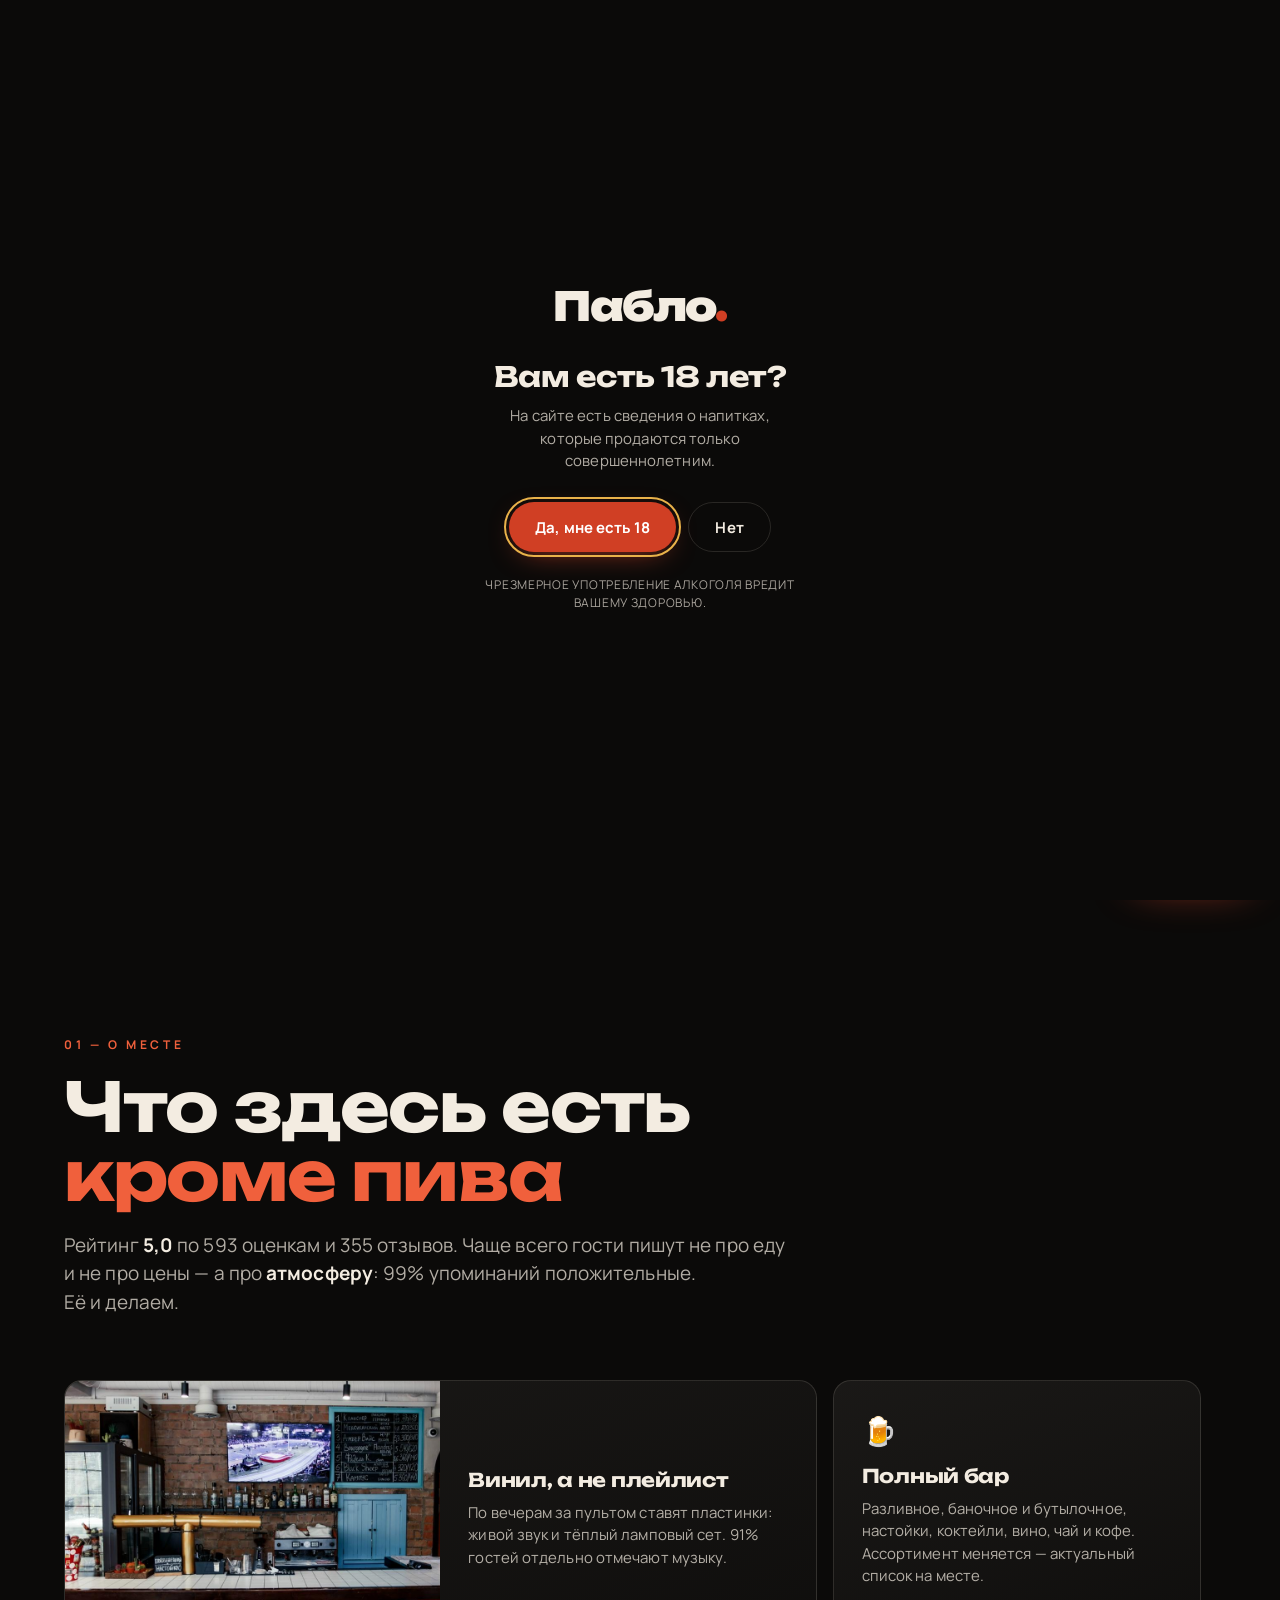
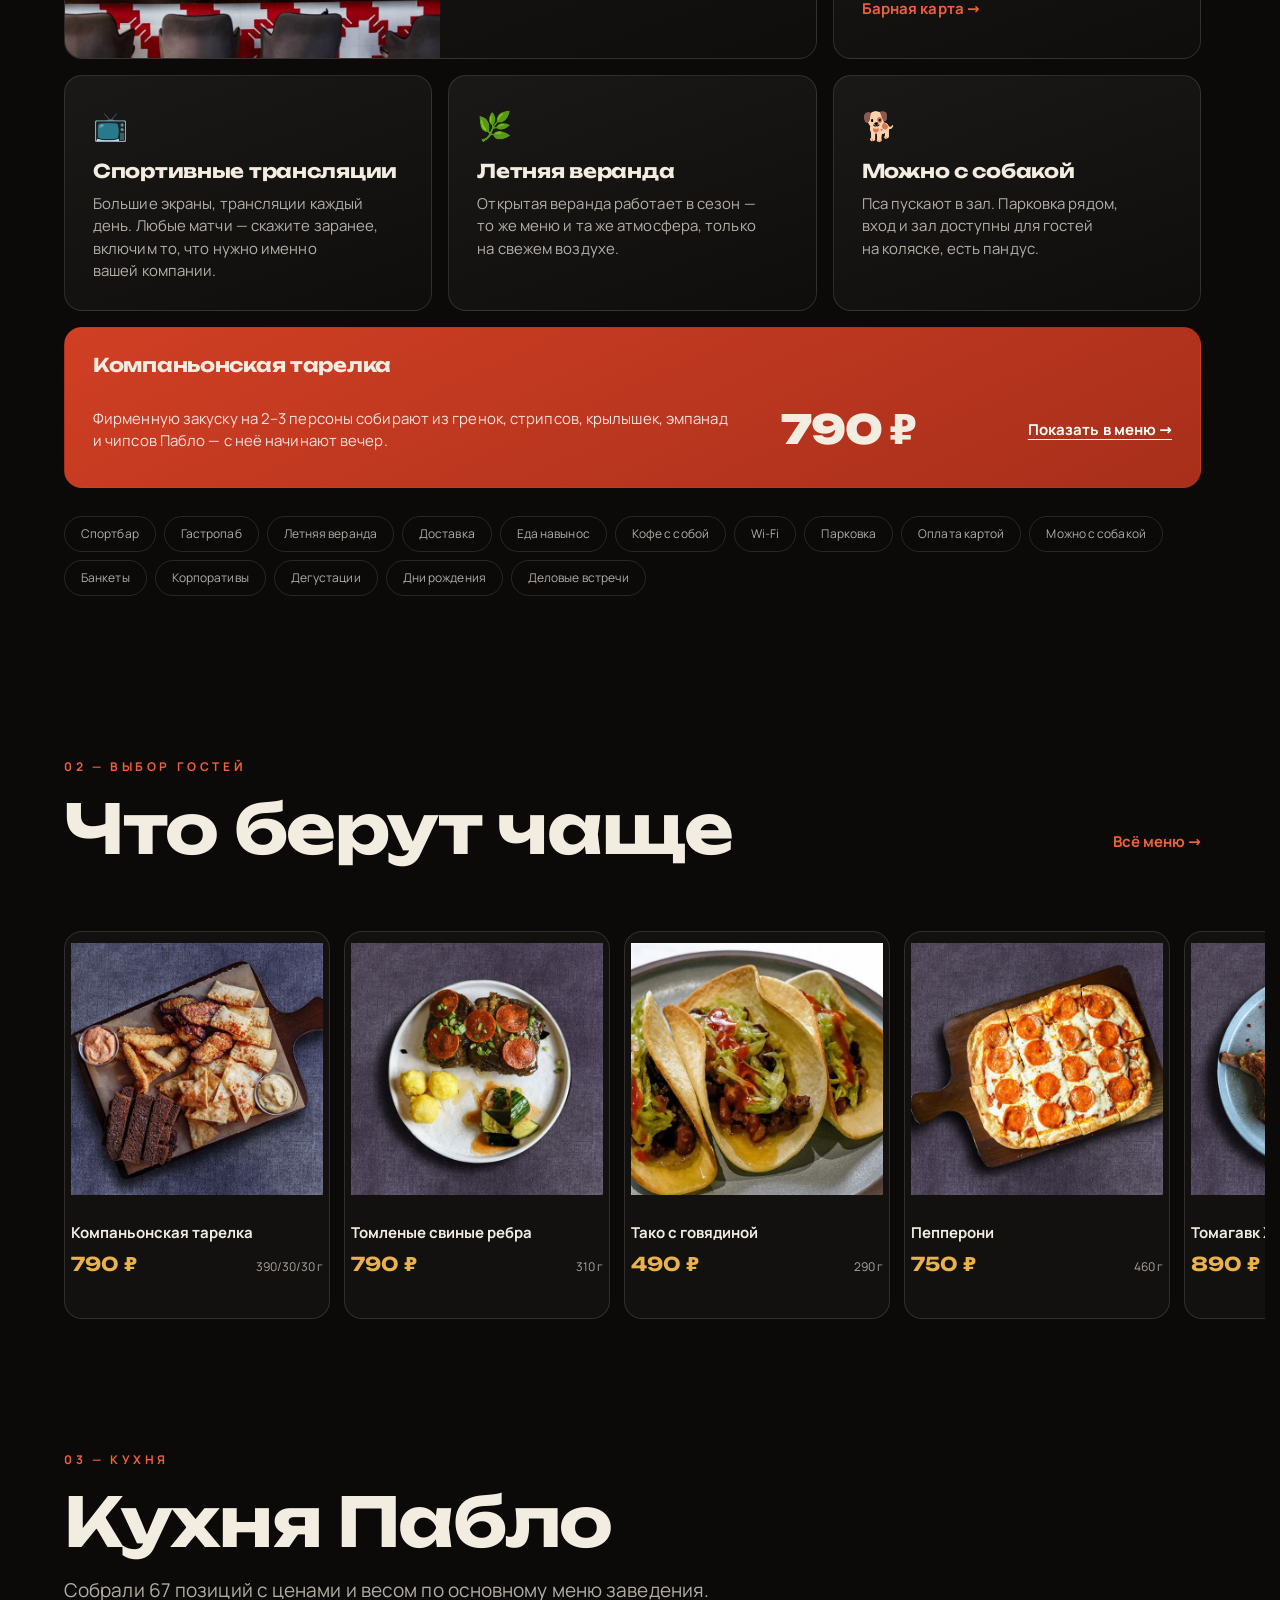
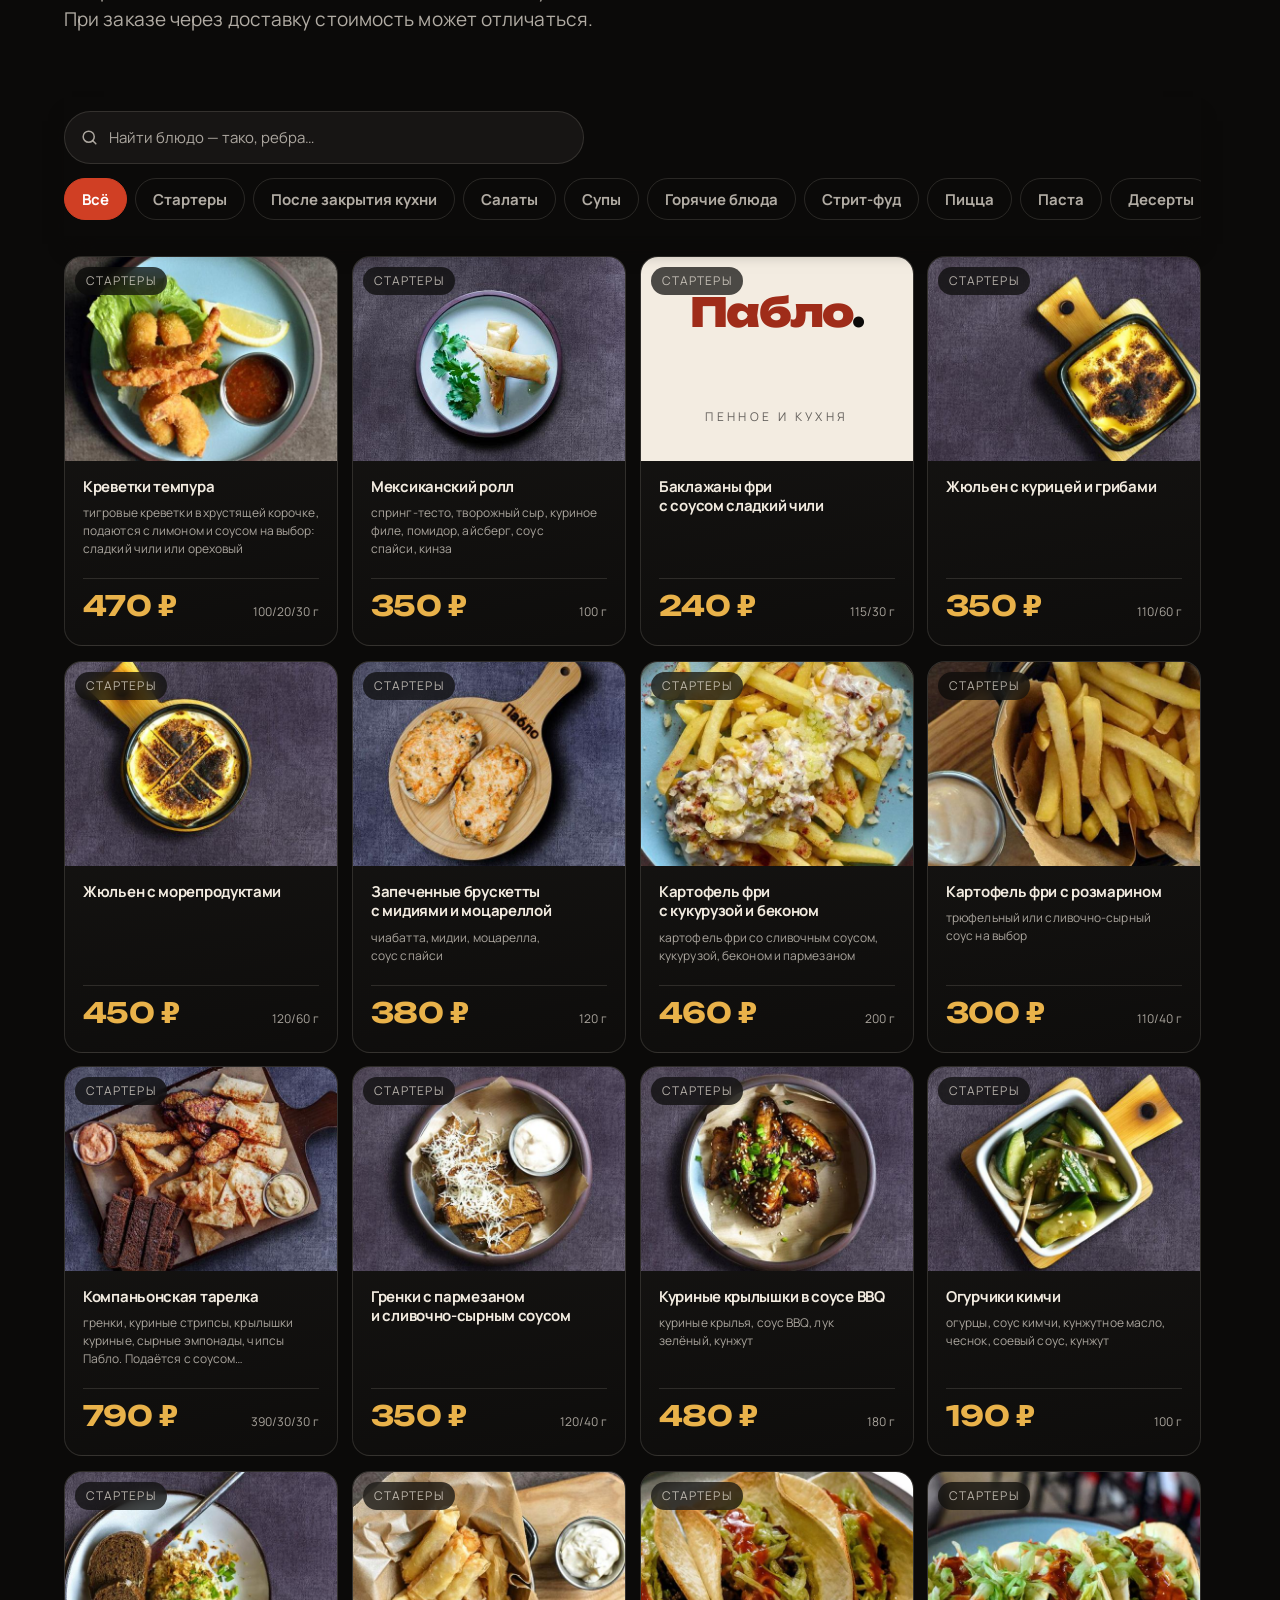
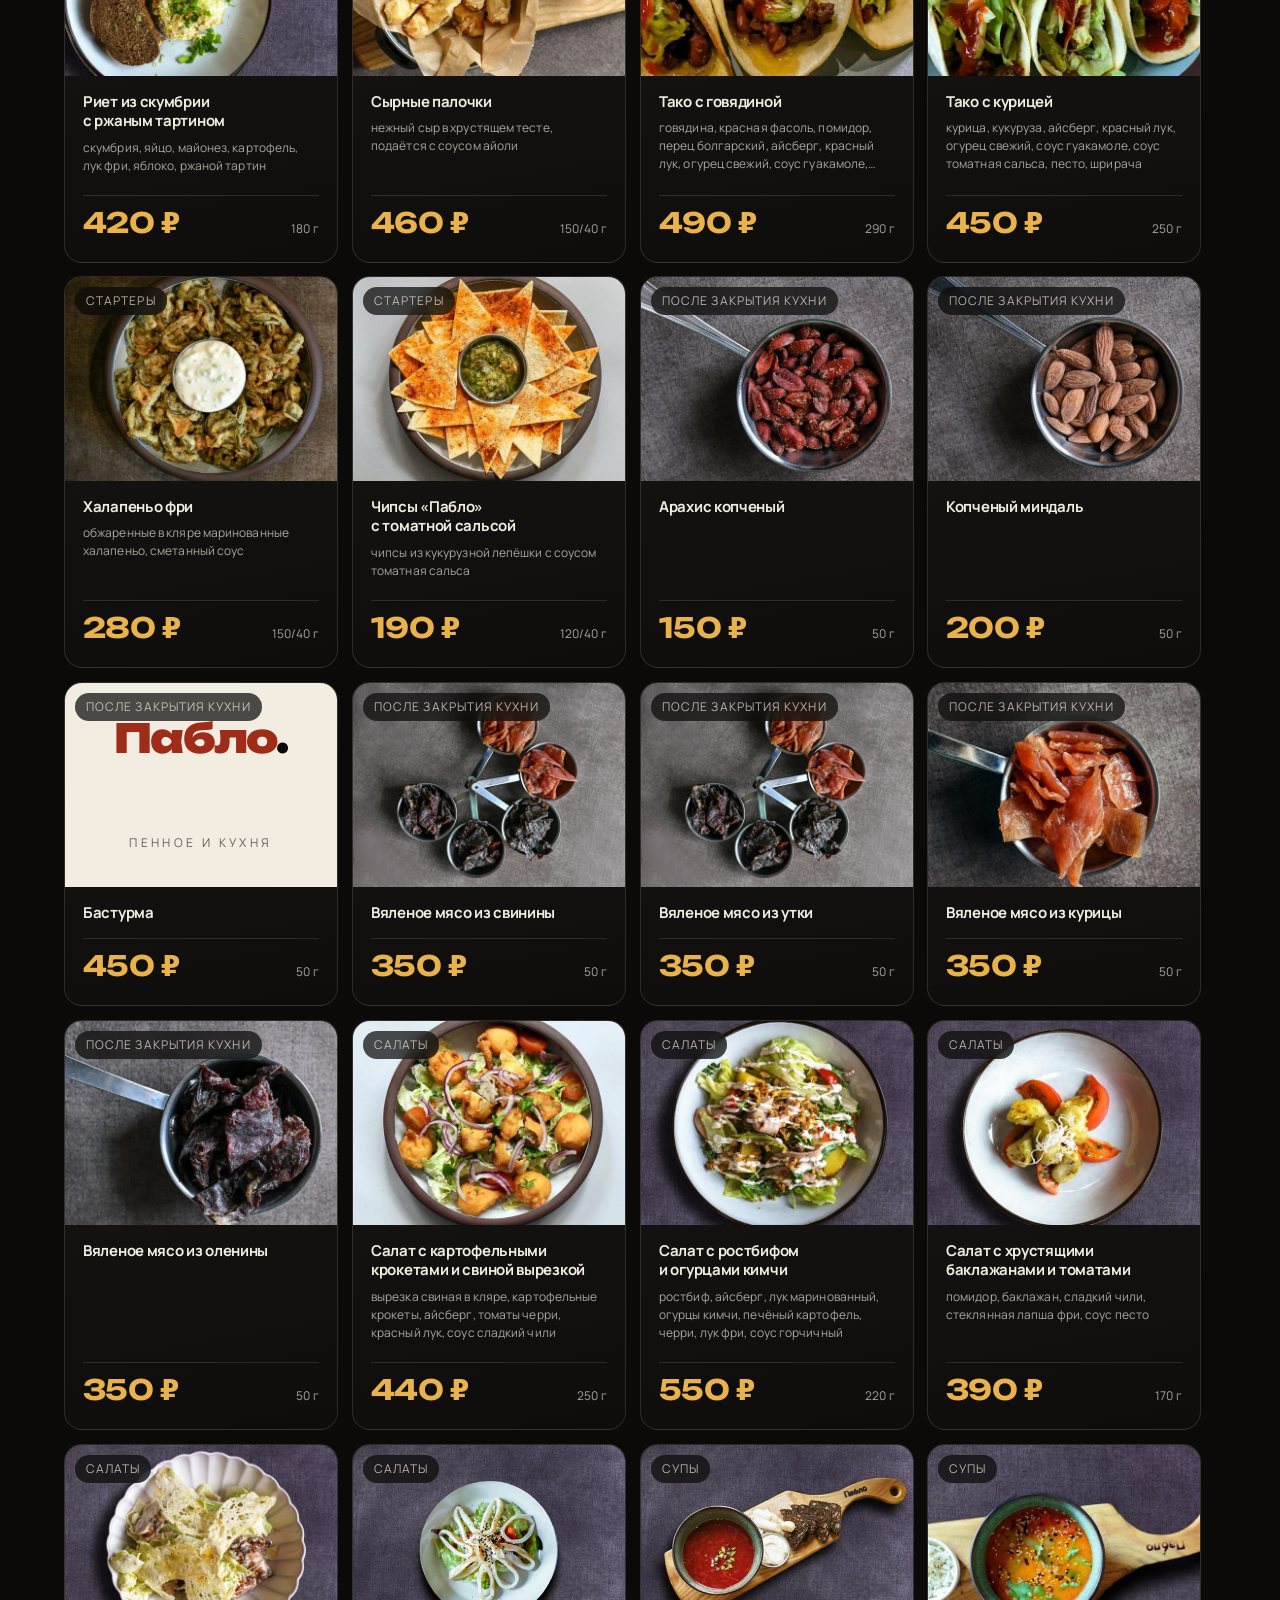
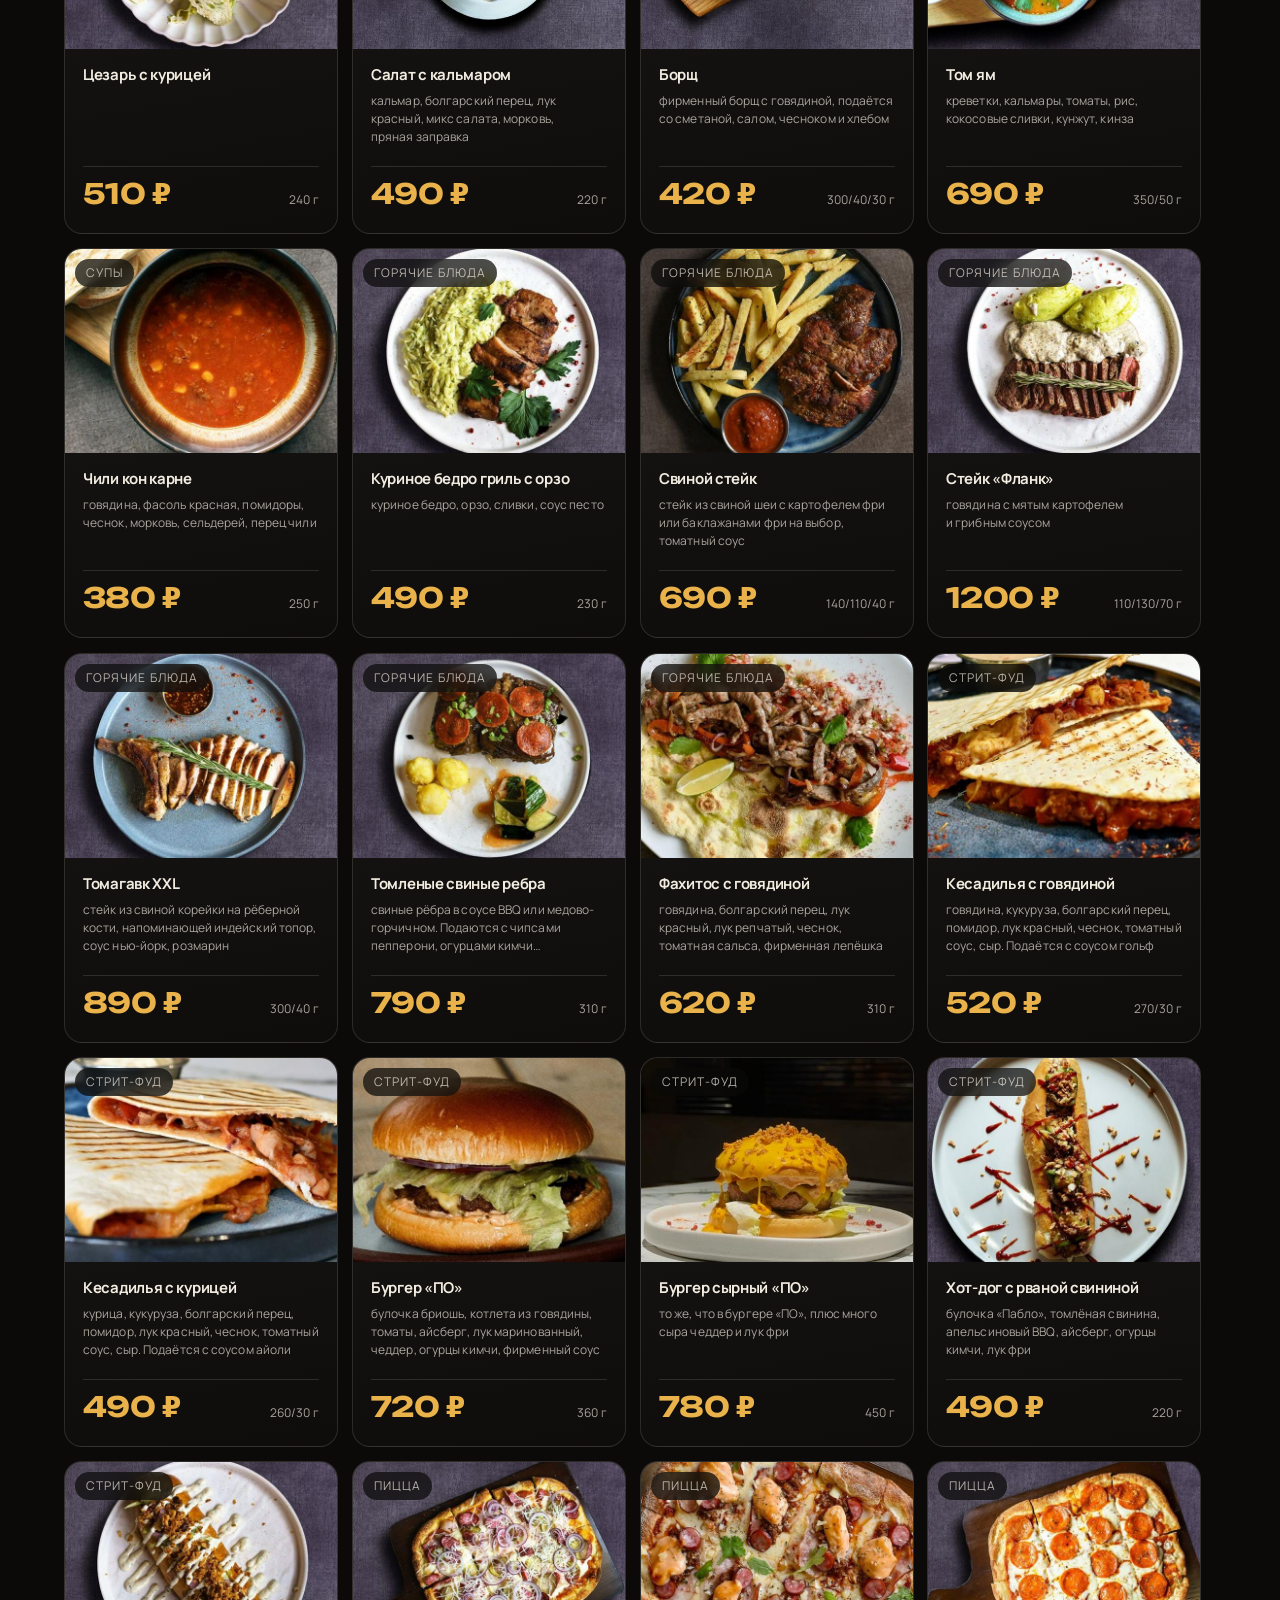
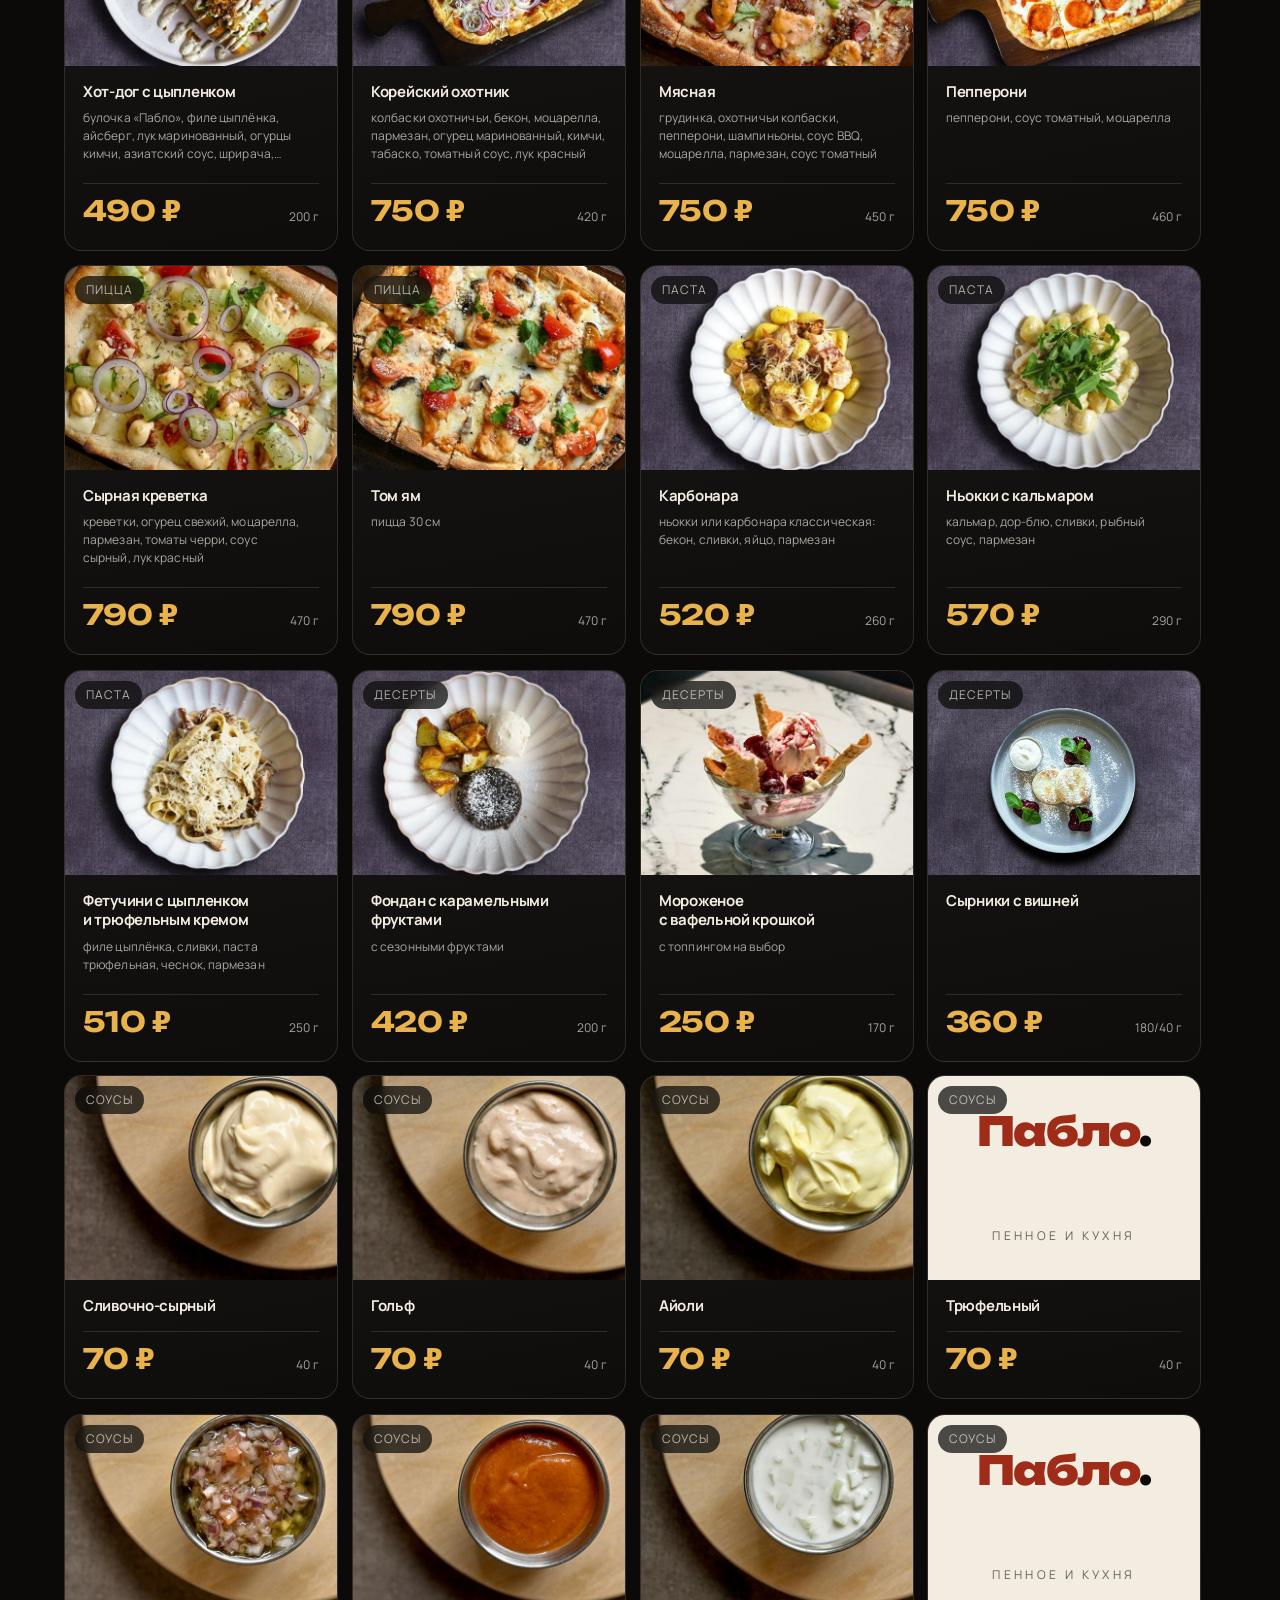
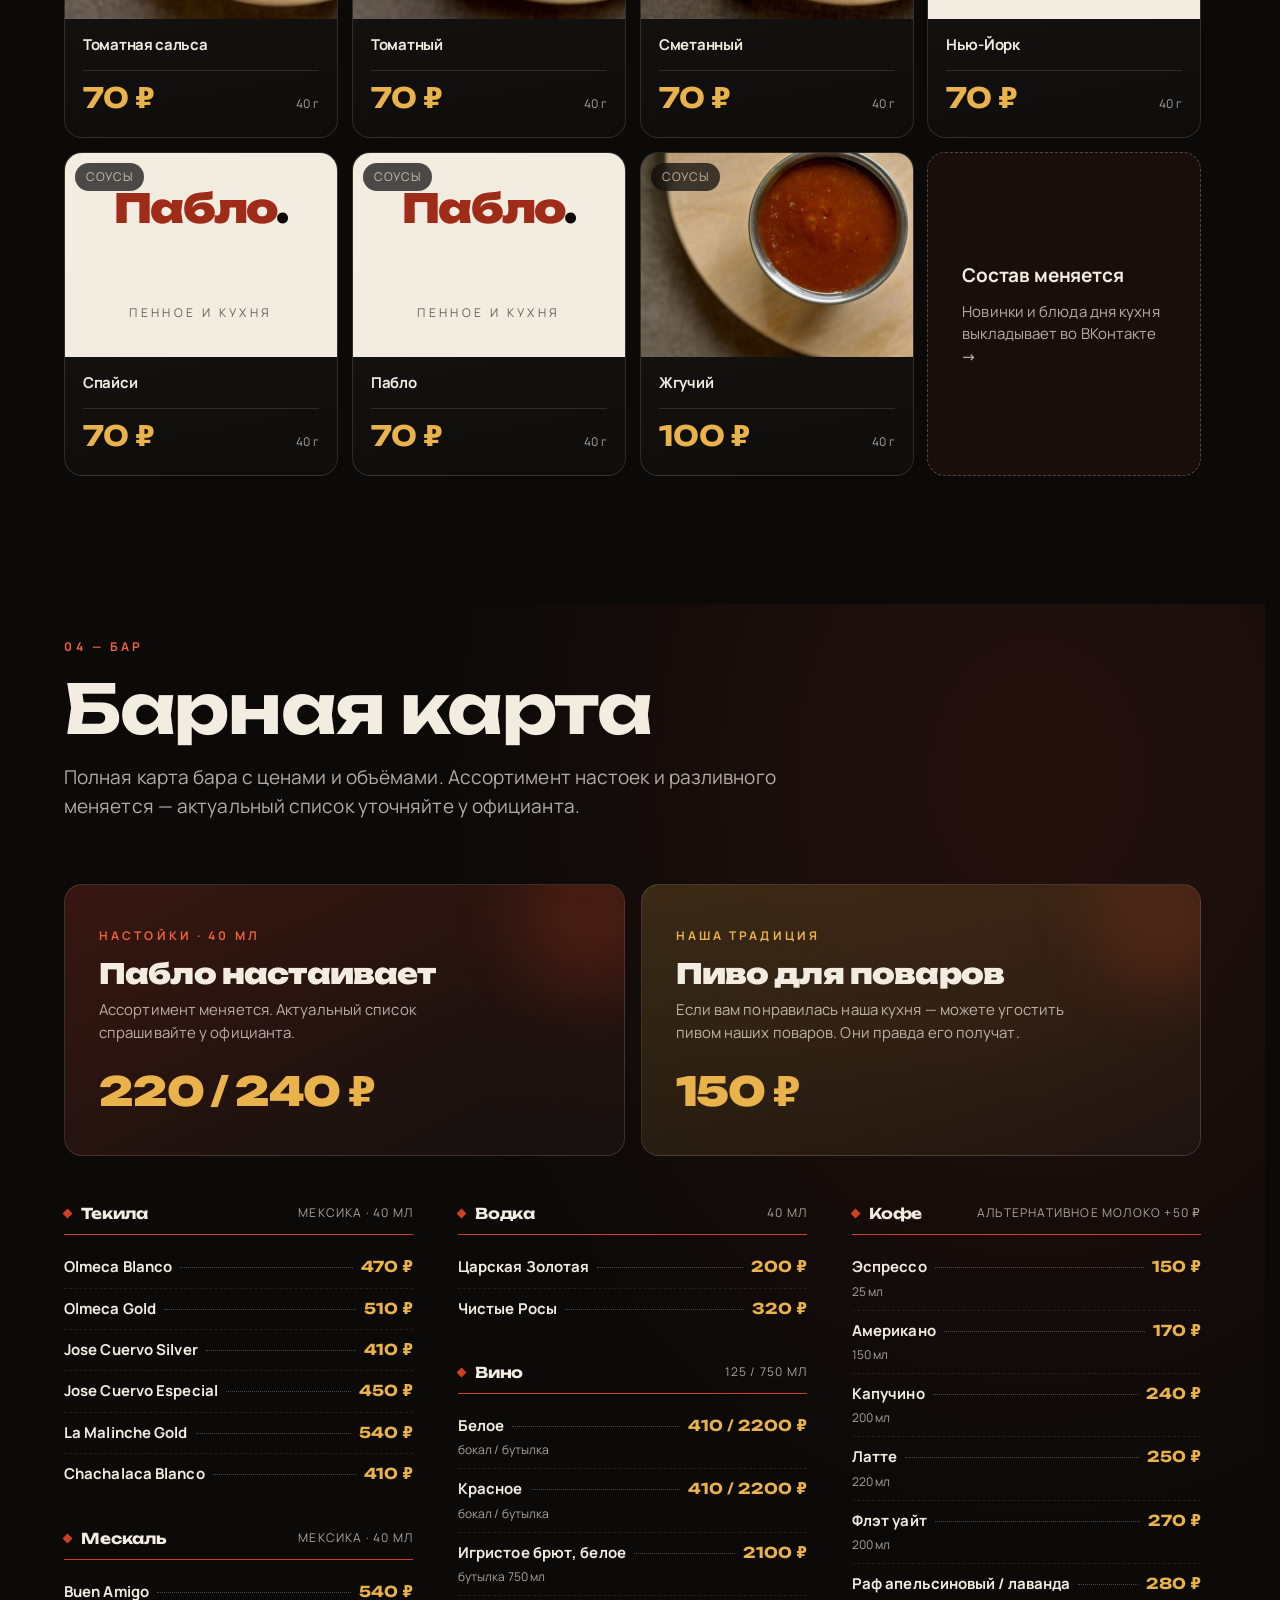
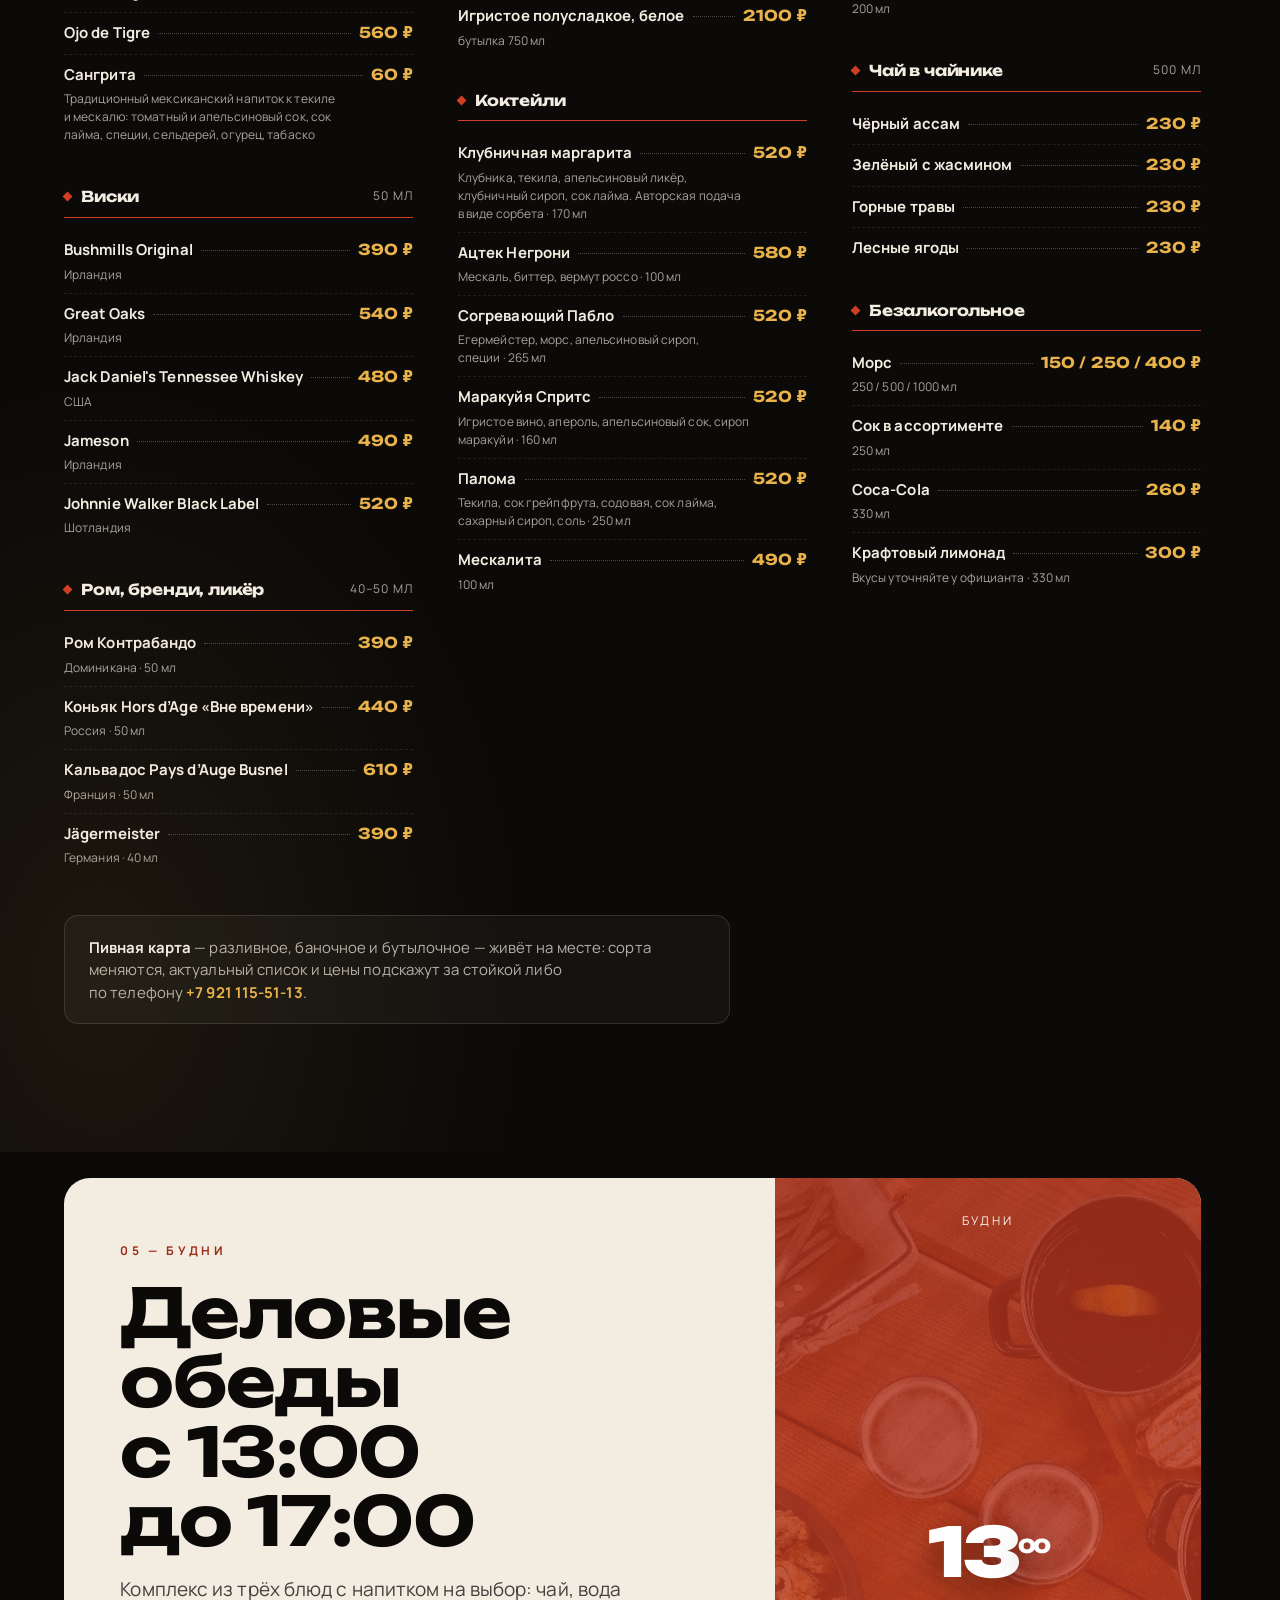
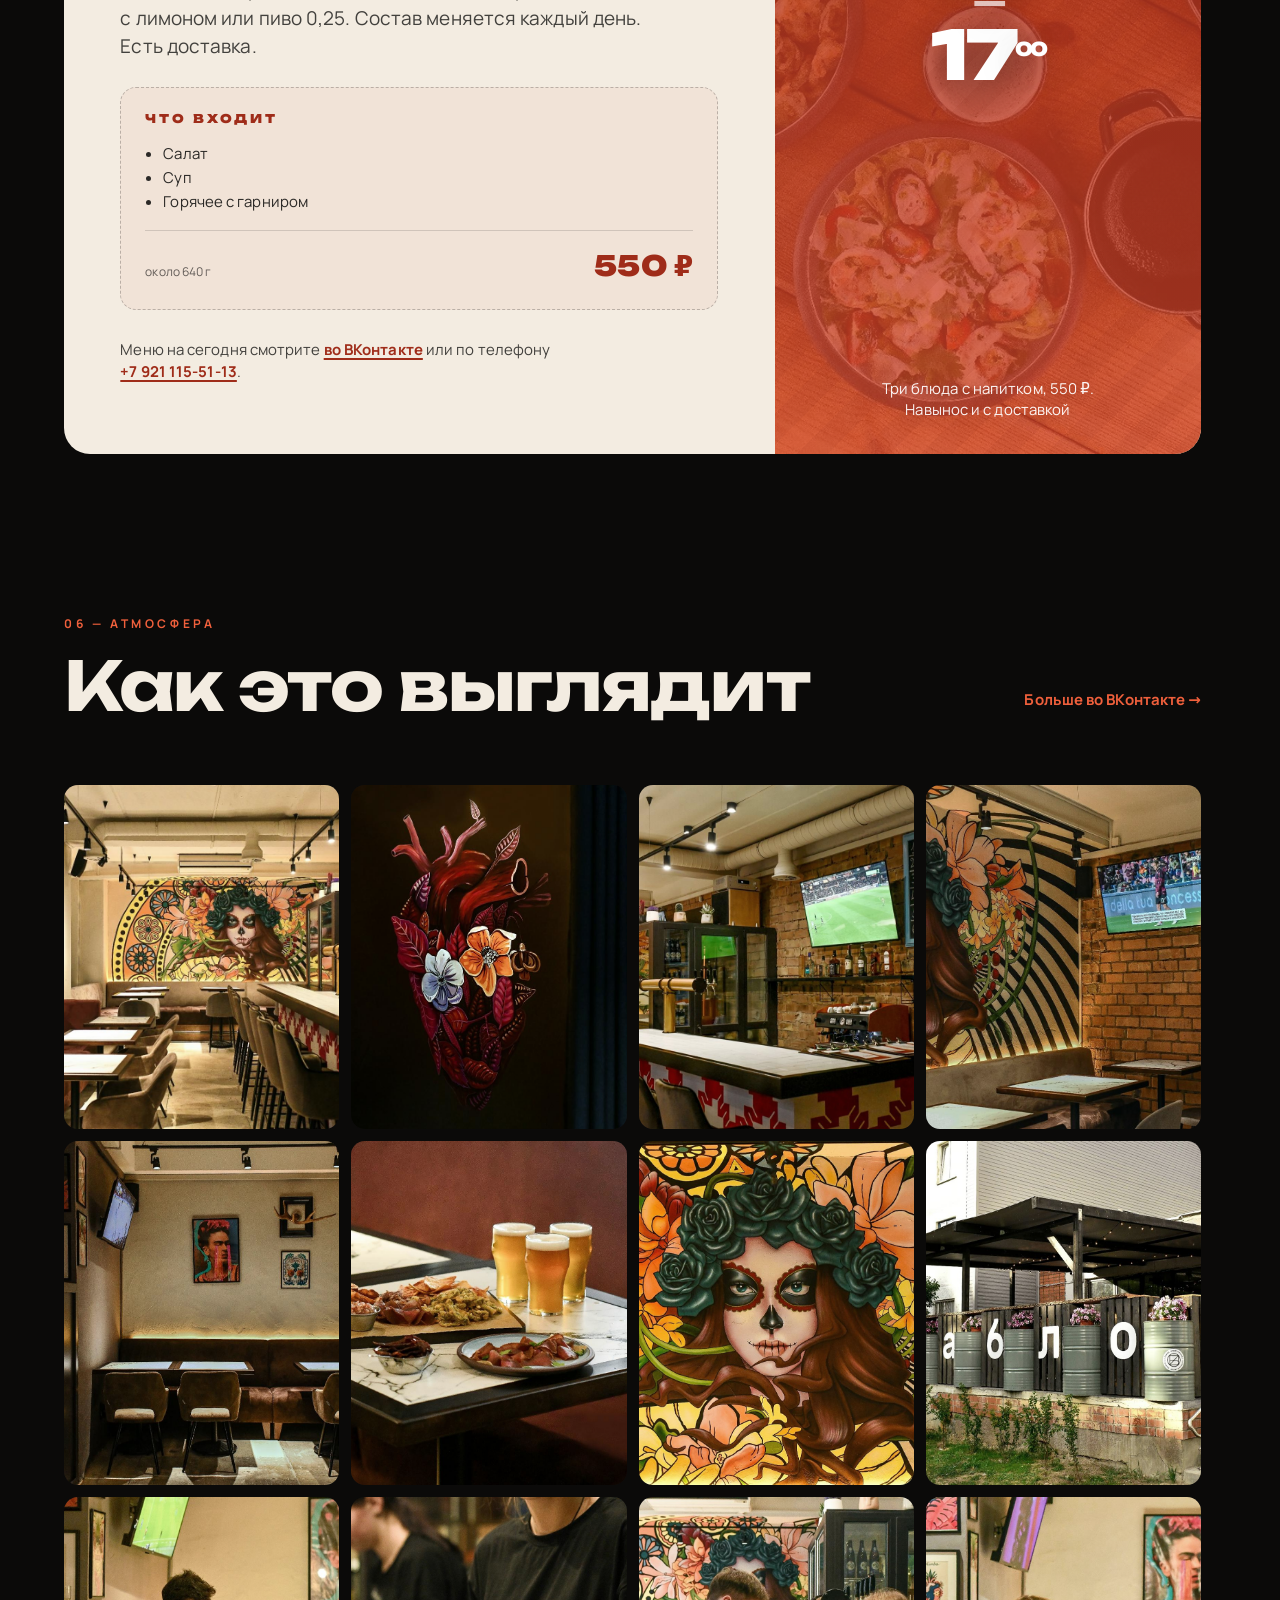
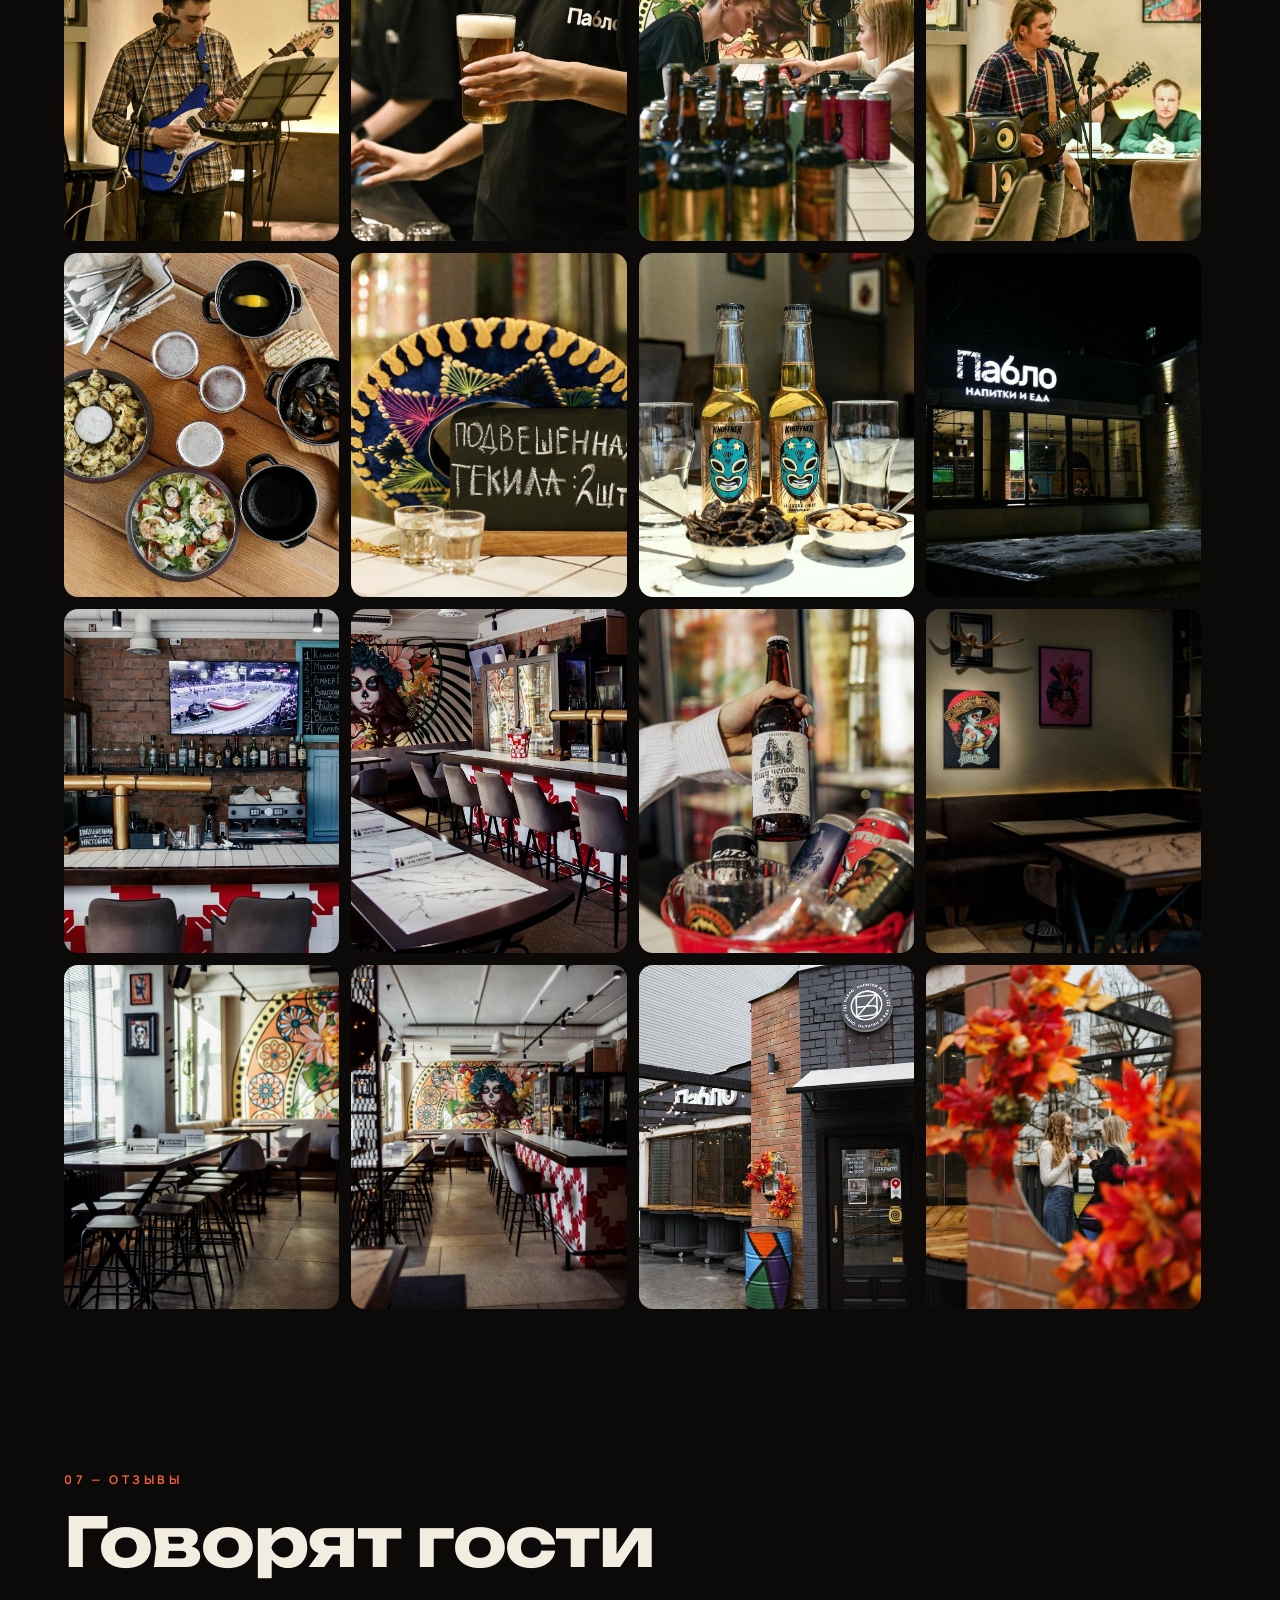
==== index.html @ 9c37caf5 "Выкладка 28.09.2026 03:18 Co-Authored-By: Claude Opus 5 <noreply@anthropic.com>" ====
<!DOCTYPE html>
<html lang="ru">
<head>
<meta charset="utf-8">
<meta name="viewport" content="width=device-width, initial-scale=1, viewport-fit=cover">
<meta name="robots" content="noindex">
<title>Пабло — гастропаб в Пскове · Пенное и кухня</title>
<meta name="description" content="Пабло — гастропаб и спортбар, работает в Пскове на Западной, 1. Рейтинг 5,0 на Яндекс Картах. Пенное, кухня, спортивные трансляции, летняя веранда, деловые обеды с 13:00.">
<meta name="theme-color" content="#0B0A09">
<meta property="og:title" content="Пабло — гастропаб в Пскове">
<meta property="og:description" content="Пенное и кухня. Западная, 1. Рейтинг 5,0 · 593 оценки.">
<meta property="og:image" content="img/vk/vk-22.jpg">
<link rel="preload" href="assets/fonts/unbounded-cyrillic.woff2?v=3a5ed4d1" as="font" type="font/woff2" crossorigin>
<link rel="preload" href="assets/fonts/manrope-cyrillic.woff2?v=e58febde" as="font" type="font/woff2" crossorigin>
<link rel="stylesheet" href="assets/fonts.css?v=40eb0d8f">
<link rel="stylesheet" href="assets/style.css?v=837d65a8">
<link rel="icon" href="data:image/svg+xml,<svg xmlns='http://www.w3.org/2000/svg' viewBox='0 0 32 32'><rect width='32' height='32' rx='7' fill='%23D8452A'/><text x='16' y='23' font-size='20' font-family='sans-serif' font-weight='700' fill='%23F3ECE1' text-anchor='middle'>П</text></svg>">
</head>
<body>

<!-- Возрастная заглушка. Видима по умолчанию из разметки и CSS, скрыть её может
     только скрипт — так она не пропадёт, если что-то пойдёт не так с JS или классами.
     sessionStorage, а не cookie: отметка «мне есть 18» никого не идентифицирует,
     и мы не втягиваем сайт в регулирование куки. -->
<div class="age" id="age" role="dialog" aria-modal="true" aria-labelledby="ageQ">
  <div class="age__box">
    <div class="age__logo">Пабло<span>.</span></div>
    <h1 class="age__q" id="ageQ">Вам есть 18 лет?</h1>
    <p class="age__d">На сайте есть сведения о напитках, которые продаются только совершеннолетним.</p>
    <div class="age__btns">
      <button class="btn" type="button" id="ageYes">Да, мне есть 18</button>
      <button class="btn btn--ghost" type="button" id="ageNo">Нет</button>
    </div>
    <p class="age__note">Чрезмерное употребление алкоголя вредит вашему здоровью.</p>
  </div>
</div>

<!-- фон: слои атмосферы -->
<div class="bg" aria-hidden="true">
  <div class="bg__photo"></div>
  <div class="bg__glow bg__glow--a"></div>
  <div class="bg__glow bg__glow--b"></div>
  <div class="bg__lights"></div>
  <div class="bg__grain"></div>
</div>

<a class="skip" href="#menu">К меню</a>

<header class="hdr" id="hdr">
  <a class="logo" href="#top" aria-label="Пабло — на главную">
    <span class="logo__mark">Пабло</span>
    <span class="logo__sub">пенное и кухня</span>
  </a>
  <nav class="nav" aria-label="Основная навигация">
    <a href="#place">Место</a>
    <a href="#menu">Кухня</a>
    <a href="#bar">Бар</a>
    <a href="#lunch">Обеды</a>
    <a href="#gallery">Атмосфера</a>
    <a href="#reviews">Отзывы</a>
    <a href="#contacts">Контакты</a>
  </nav>
  <div class="hdr__cta">
    <a class="phone" href="tel:+79211155113">+7 921 115-51-13</a>
    <a class="btn btn--sm" href="#book">Бронь стола</a>
  </div>
  <button class="burger" id="burger" aria-label="Меню навигации" aria-expanded="false"><span></span><span></span><span></span></button>
</header>

<main id="top">

<!-- ─────────── HERO ─────────── -->
<section class="hero">
  <div class="hero__media">
    <img src="img/vk/vk-17.jpg?v=bc122633" alt="Зал гастропаба «Пабло»: роспись с Катриной, барная стойка и столики" fetchpriority="high">
  </div>
  <div class="hero__inner">
    <div class="hero__badge">
      <span class="stars" aria-hidden="true">★★★★★</span>
      <b>5,0</b><span class="hero__badge-sep"></span>593 оценки на Яндекс Картах
    </div>

    <h1 class="hero__title">
      <span class="hero__word">Пабло</span>
      <span class="hero__tag">пенное&nbsp;и&nbsp;кухня</span>
    </h1>

    <p class="hero__lead">
      Гастропаб и спортбар в Завеличье. Кухня на стыке Мексики и гриля, барная карта
      и большие экраны, на которых идёт <b>любой</b> матч, который вы попросите.
    </p>

    <div class="hero__actions">
      <a class="btn btn--lg" href="#book">Забронировать стол</a>
      <a class="btn btn--ghost btn--lg" href="#menu">Меню и цены</a>
    </div>

    <ul class="hero__facts">
      <li><b>Псков</b><span>Западная, 1</span></li>
      <li><b id="heroStatus">—</b><span id="heroStatusSub">режим работы</span></li>
      <li><b>1000–1500 ₽</b><span>средний чек</span></li>
      <li><b>Спортбар</b><span>трансляции ежедневно</span></li>
    </ul>
  </div>
  <a class="hero__scroll" href="#place" aria-label="Листать вниз"><span></span></a>
</section>

<!-- ─────────── ПОЧЕМУ ПАБЛО ─────────── -->
<section class="sec" id="place">
  <div class="wrap">
    <div class="sec__head reveal">
      <span class="eyebrow">01 — О месте</span>
      <h2 class="h2">Что здесь есть<br><em>кроме пива</em></h2>
      <p class="sec__lead">
        Рейтинг <b>5,0</b> по 593 оценкам и 355 отзывов. Чаще всего гости пишут
        не про еду и не про цены — а про <b>атмосферу</b>: 99% упоминаний положительные. Её и делаем.
      </p>
    </div>

    <div class="feat">
      <article class="feat__card feat__card--wide reveal">
        <div class="feat__img"><img loading="lazy" src="img/vk/vk-16.jpg?v=5eb74c29" alt="Барная стойка «Пабло»: кирпичная стена, экран с трансляцией и меловая доска"></div>
        <div class="feat__body">
          <h3>Винил, а не плейлист</h3>
          <p>По вечерам за пультом ставят пластинки: живой звук и тёплый ламповый сет.
             91% гостей отдельно отмечают музыку.</p>
        </div>
      </article>

      <article class="feat__card reveal">
        <span class="feat__ico">🍺</span>
        <h3>Полный бар</h3>
        <p>Разливное, баночное и бутылочное, настойки, коктейли, вино, чай и кофе.
           Ассортимент меняется — актуальный список на месте.</p>
        <a class="link" href="#bar">Барная карта →</a>
      </article>

      <article class="feat__card reveal">
        <span class="feat__ico">📺</span>
        <h3>Спортивные трансляции</h3>
        <p>Большие экраны, трансляции каждый день. Любые матчи — скажите заранее,
           включим то, что нужно именно вашей компании.</p>
      </article>

      <article class="feat__card reveal">
        <span class="feat__ico">🌿</span>
        <h3>Летняя веранда</h3>
        <p>Открытая веранда работает в сезон — то же меню и та же атмосфера,
           только на свежем воздухе.</p>
      </article>

      <article class="feat__card reveal">
        <span class="feat__ico">🐕</span>
        <h3>Можно с собакой</h3>
        <p>Пса пускают в зал. Парковка рядом, вход и зал доступны
           для гостей на коляске, есть пандус.</p>
      </article>

      <article class="feat__card feat__card--accent reveal">
        <h3>Компаньонская тарелка</h3>
        <p>Фирменную закуску на 2–3 персоны собирают из гренок, стрипсов, крылышек, эмпанад и чипсов Пабло — с неё начинают вечер.</p>
        <div class="feat__price">790 ₽</div>
        <a class="link" href="#menu" data-goto-dish="Компаньонская тарелка">Показать в меню →</a>
      </article>
    </div>

    <ul class="chips chips--amen reveal">
      <li>Спортбар</li><li>Гастропаб</li><li>Летняя веранда</li><li>Доставка</li>
      <li>Еда навынос</li><li>Кофе с собой</li><li>Wi-Fi</li><li>Парковка</li>
      <li>Оплата картой</li><li>Можно с собакой</li><li>Банкеты</li><li>Корпоративы</li>
      <li>Дегустации</li><li>Дни рождения</li><li>Деловые встречи</li>
    </ul>
  </div>
</section>

<!-- ─────────── ХИТЫ ─────────── -->
<section class="sec sec--tight" id="hits">
  <div class="wrap">
    <div class="sec__head sec__head--row reveal">
      <div>
        <span class="eyebrow">02 — Выбор гостей</span>
        <h2 class="h2">Что берут чаще</h2>
      </div>
      <a class="link link--big" href="#menu">Всё меню →</a>
    </div>
  </div>
  <div class="rail" id="hitsRail"></div>
</section>

<!-- ─────────── МЕНЮ ─────────── -->
<section class="sec sec--menu" id="menu">
  <div class="wrap">
    <div class="sec__head reveal">
      <span class="eyebrow">03 — Кухня</span>
      <h2 class="h2">Кухня Пабло</h2>
      <p class="sec__lead">
        Собрали <span id="menuCount">67</span> позиций с ценами и весом по основному меню заведения.
        При заказе через доставку стоимость может отличаться.
      </p>
    </div>

    <div class="menubar" id="menubar">
      <div class="menubar__search">
        <svg viewBox="0 0 24 24" aria-hidden="true"><circle cx="11" cy="11" r="7"/><path d="M20 20l-3.5-3.5"/></svg>
        <input type="search" id="menuSearch" placeholder="Найти блюдо — тако, ребра…" aria-label="Поиск по меню" autocomplete="off">
        <button type="button" id="menuClear" aria-label="Очистить поиск" hidden>×</button>
      </div>
      <div class="menubar__tabs" id="menuTabs" role="tablist" aria-label="Категории меню"></div>
    </div>

    <div class="menu-grid" id="menuGrid"></div>
    <p class="menu-empty" id="menuEmpty" hidden>Ничего не нашлось. Попробуйте «пицца», «стейк» или «соус».</p>
  </div>
</section>

<!-- ─────────── БАРНАЯ КАРТА ─────────── -->
<section class="sec sec--bar" id="bar">
  <div class="wrap">
    <div class="sec__head reveal">
      <span class="eyebrow">04 — Бар</span>
      <h2 class="h2">Барная карта</h2>
      <p class="sec__lead">
        Полная карта бара с ценами и объёмами. Ассортимент настоек и разливного
        меняется — актуальный список уточняйте у официанта.
      </p>
    </div>

    <div class="barhi" id="barHi"></div>

    <div class="barlist" id="barList"></div>

    <p class="bar__note reveal">
      <b>Пивная карта</b> — разливное, баночное и бутылочное — живёт на месте:
      сорта меняются, актуальный список и цены подскажут за стойкой либо по телефону <a href="tel:+79211155113">+7 921 115-51-13</a>.
    </p>
  </div>
</section>

<!-- ─────────── ДЕЛОВЫЕ ОБЕДЫ ─────────── -->
<section class="sec" id="lunch">
  <div class="wrap">
    <div class="lunch reveal">
      <div class="lunch__body">
        <span class="eyebrow eyebrow--light">05 — Будни</span>
        <h2 class="h2 h2--dark">Деловые обеды<br>с 13:00 до 17:00</h2>
        <p>Комплекс из трёх блюд с напитком на выбор: чай, вода с лимоном или пиво 0,25.
           Состав меняется каждый день. Есть доставка.</p>
        <div class="lunch__menu">
          <div class="lunch__day">Что входит</div>
          <ul>
            <li>Салат</li>
            <li>Суп</li>
            <li>Горячее с гарниром</li>
          </ul>
          <div class="lunch__meta"><span>около 640 г</span><b>550 ₽</b></div>
        </div>
        <!-- Состав дня намеренно не дублируем: заведение постит его во ВКонтакте,
             а статичный список на сайте протухнет в первый же день. -->
        <p class="lunch__today">
          Меню на сегодня смотрите <a href="https://vk.com/pablopskov" target="_blank" rel="noopener">во ВКонтакте</a>
          или по телефону <a href="tel:+79211155113">+7 921 115-51-13</a>.
        </p>
      </div>
      <div class="lunch__art" aria-hidden="true">
        <span class="lunch__art-kick">Будни</span>
        <div class="lunch__stamp">13<sup>00</sup><i>—</i>17<sup>00</sup></div>
        <p class="lunch__art-note">Три блюда с напитком, 550 ₽. Навынос и с доставкой</p>
      </div>
    </div>
  </div>
</section>

<!-- ─────────── ГАЛЕРЕЯ ─────────── -->
<section class="sec" id="gallery">
  <div class="wrap">
    <div class="sec__head sec__head--row reveal">
      <div>
        <span class="eyebrow">06 — Атмосфера</span>
        <h2 class="h2">Как это выглядит</h2>
      </div>
      <a class="link link--big" href="https://vk.com/pablopskov" target="_blank" rel="noopener">Больше во ВКонтакте →</a>
    </div>
  </div>
  <div class="gal" id="gal"></div>
</section>

<!-- ─────────── ОТЗЫВЫ ─────────── -->
<section class="sec" id="reviews">
  <div class="wrap">
    <div class="sec__head reveal">
      <span class="eyebrow">07 — Отзывы</span>
      <h2 class="h2">Говорят гости</h2>
      <p class="sec__lead">Живые отзывы с Яндекс Карт. Без правок.</p>
    </div>

    <div class="rev">
      <article class="rev__card reveal">
        <div class="rev__stars" aria-label="5 из 5">★★★★★</div>
        <p>«Кухня необычная. Пиццу пепперони брали детям — колбаска чуть острая, а тесто безумно
           вкусное. Мороженое на высоте! А картошка фри с беконом и кукурузой — объедение.
           Персонал вежливый, ожидание небольшое. Антураж — Мексика».</p>
        <footer><b>Ина Пылаева</b><span>Знаток города 8 уровня · 26 апреля</span></footer>
      </article>

      <article class="rev__card reveal">
        <div class="rev__stars" aria-label="5 из 5">★★★★★</div>
        <p>«Был приятно очарован местной интерпретацией мексиканской кухни. Всё довольно
           вкусно и интересно. Неплохая музыка. Отдельный респект повару Софии
           и администратору Ксении».</p>
        <footer><b>Афанасий Крюгер</b><span>Дегустатор 3 уровня · 3 марта</span></footer>
      </article>

      <article class="rev__card reveal">
        <div class="rev__stars" aria-label="5 из 5">★★★★★</div>
        <p>«Отличный персонал, хорошо поболтали. При следующем посещении Пскова
           обязательно заедем».</p>
        <footer><b>Артур Гошев</b><span>Дегустатор 6 уровня · 30 апреля</span></footer>
      </article>
    </div>

    <div class="score reveal">
      <div class="score__big">
        <b>5,0</b>
        <span>593 оценки<br>355 отзывов</span>
      </div>
      <div class="score__bars" id="scoreBars"></div>
    </div>
  </div>
</section>

<!-- ─────────── БРОНЬ + КОНТАКТЫ ─────────── -->
<section class="sec" id="contacts">
  <div class="wrap">
    <div class="sec__head reveal">
      <span class="eyebrow">08 — Контакты</span>
      <h2 class="h2">Заходи</h2>
    </div>

    <div class="cont">
      <div class="cont__card reveal" id="book">
        <h3>Бронь стола и заказ</h3>
        <p class="cont__phone"><a href="tel:+79211155113">+7 921 115-51-13</a></p>
        <p class="cont__note">Ответим в мессенджере, если звонить неудобно.</p>
        <div class="cont__soc">
          <a class="soc soc--vk" href="https://vk.com/pablopskov" target="_blank" rel="noopener"><b>VK</b><span>Сообщество</span></a>
          <a class="soc soc--tg" href="https://t.me/79211155113" target="_blank" rel="noopener"><b>Telegram</b><span>Написать</span></a>
          <a class="soc soc--wa" href="https://wa.me/79211155113" target="_blank" rel="noopener"><b>WhatsApp</b><span>Написать</span></a>
          <a class="soc soc--vb" href="https://viber.click/79211155113" target="_blank" rel="noopener"><b>Viber</b><span>Написать</span></a>
        </div>
        <p class="cont__hash">#паблопсков</p>
      </div>

      <div class="cont__card reveal">
        <h3>Адрес</h3>
        <p class="cont__addr">Псков, Западная улица, 1<br><span>1 этаж · Завеличье · парковка рядом</span></p>
        <a class="btn btn--ghost" href="https://yandex.ru/maps/org/pablo/30460137314/" target="_blank" rel="noopener">Открыть на Яндекс Картах</a>
        <h3 class="cont__h3">Режим работы</h3>
        <table class="hours" id="hours">
          <tr data-d="1"><th>Понедельник</th><td>12:00–00:00</td></tr>
          <tr data-d="2"><th>Вторник</th><td>12:00–00:00</td></tr>
          <tr data-d="3"><th>Среда</th><td>12:00–00:00</td></tr>
          <tr data-d="4"><th>Четверг</th><td>12:00–00:00</td></tr>
          <tr data-d="5"><th>Пятница</th><td>12:00–01:00</td></tr>
          <tr data-d="6"><th>Суббота</th><td>12:00–01:00</td></tr>
          <tr data-d="0"><th>Воскресенье</th><td>12:00–00:00</td></tr>
        </table>
      </div>

      <div class="cont__card cont__card--ev reveal">
        <h3>Событие в Пабло</h3>
        <p>Корпоратив, день рождения, банкет или деловая встреча — соберём зал,
           меню и трансляцию под вашу компанию.</p>
        <ul class="cont__ev">
          <li>Корпоратив</li><li>День рождения</li><li>Банкет</li><li>Деловая встреча</li><li>Дегустация</li>
        </ul>
        <a class="btn" href="#book">Обсудить событие</a>
      </div>
    </div>
  </div>
</section>

</main>

<footer class="ftr">
  <div class="wrap ftr__in">
    <div>
      <div class="logo__mark logo__mark--ftr">Пабло</div>
      <p class="ftr__tag">пенное и кухня · Псков, Западная 1</p>
    </div>
    <nav class="ftr__nav" aria-label="Ссылки">
      <a href="#menu">Кухня</a><a href="#bar">Барная карта</a><a href="#lunch">Деловые обеды</a><a href="#gallery">Атмосфера</a>
      <a href="https://vk.com/pablopskov" target="_blank" rel="noopener">ВКонтакте</a>
      <a href="https://t.me/79211155113" target="_blank" rel="noopener">Telegram</a>
      <a href="https://yandex.ru/maps/org/pablo/30460137314/" target="_blank" rel="noopener">Яндекс Карты</a>
      <a href="policy.html">Политика конфиденциальности</a>
    </nav>
    <p class="ftr__req">
      ИП Фамилия И. О. · ИНН 000000000000 · ОГРНИП 000000000000000 ·
      180000, Псков, Западная 1 · reqs@example.com
    </p>
    <p class="ftr__legal">
      Цены и фото блюд — по данным меню доставки на Яндекс Картах, обновлено 25.08.2026.
      На месте блюда и цены могут отличаться. Не является публичной офертой.<br>
      18+ · Чрезмерное употребление алкоголя вредит вашему здоровью.
    </p>
  </div>
</footer>

<!-- ─────────── ВИДЖЕТ-ПОМОЩНИК ─────────── -->
<button class="ast-fab" id="astFab" aria-label="Открыть помощника Пабло" aria-expanded="false">
  <span class="ast-fab__ico">
    <svg viewBox="0 0 24 24" aria-hidden="true"><path d="M21 12a8 8 0 1 1-3.2-6.4"/><path d="M8 11h.01M12 11h.01M16 11h.01"/></svg>
  </span>
  <span class="ast-fab__txt">Спросить<br><b>Пабло</b></span>
  <span class="ast-fab__dot" id="astDot"></span>
</button>

<div class="ast" id="ast" role="dialog" aria-modal="false" aria-label="Помощник Пабло" hidden>
  <div class="ast__head">
    <div class="ast__ava">П</div>
    <div class="ast__who">
      <b>Помощник Пабло</b>
      <span id="astStatus">—</span>
    </div>
    <button class="ast__x" id="astClose" aria-label="Закрыть помощника">×</button>
  </div>
  <div class="ast__log" id="astLog" aria-live="polite"></div>
  <div class="ast__chips" id="astChips"></div>
  <form class="ast__form" id="astForm">
    <input id="astInput" placeholder="Напишите вопрос…" aria-label="Вопрос помощнику" autocomplete="off">
    <button type="submit" aria-label="Отправить">
      <svg viewBox="0 0 24 24" aria-hidden="true"><path d="M4 12h15M13 6l6 6-6 6"/></svg>
    </button>
  </form>
</div>

<!-- лайтбокс галереи -->
<div class="lb" id="lb" hidden>
  <button class="lb__x" id="lbX" aria-label="Закрыть">×</button>
  <button class="lb__nav lb__nav--p" id="lbP" aria-label="Предыдущее фото">‹</button>
  <img id="lbImg" alt="">
  <button class="lb__nav lb__nav--n" id="lbN" aria-label="Следующее фото">›</button>
</div>

<script src="assets/data.js?v=8ea8a5ee"></script>
<script src="assets/bar.js?v=d5182c05"></script>
<script src="assets/app.js?v=5c15902d"></script>

<script>
/* после «Записаться» страница доезжала до формы, а фокус оставался на body:
   с клавиатуры человек продолжал табать по странице, а не заполнять поля */
(function(){
  var form = document.querySelector('form');
  if (!form) return;
  document.addEventListener('click', function(e){
    var a = e.target.closest('a[href^="#"]');
    if (!a) return;
    var id = a.getAttribute('href').slice(1);
    if (!id) return;
    var target = document.getElementById(id);
    if (!target || !target.contains(form) && target !== form && !form.contains(target)) return;
    setTimeout(function(){
      var field = form.querySelector('input:not([type=hidden]):not([disabled]), textarea, select');
      if (field) field.focus({ preventScroll: true });
    }, 420);
  });
})();
</script>
</body>
</html>
---- assets/fonts.css ----
/* Локальные шрифты. Сгенерировано _fonts.js — вручную не править. */
@font-face {
  font-family: 'Manrope';
  font-style: normal;
  font-weight: 400 800;
  font-display: swap;
  src: url("fonts/manrope-cyrillic.woff2?v=e58febde") format('woff2');
  unicode-range: U+0301, U+0400-045F, U+0490-0491, U+04B0-04B1, U+2116;
}

@font-face {
  font-family: 'Manrope';
  font-style: normal;
  font-weight: 400 800;
  font-display: swap;
  src: url("fonts/manrope-latin.woff2?v=938c6e80") format('woff2');
  unicode-range: U+0000-00FF, U+0131, U+0152-0153, U+02BB-02BC, U+02C6, U+02DA, U+02DC, U+0304, U+0308, U+0329, U+2000-206F, U+20AC, U+2122, U+2191, U+2193, U+2212, U+2215, U+FEFF, U+FFFD;
}

@font-face {
  font-family: 'Unbounded';
  font-style: normal;
  font-weight: 500 900;
  font-display: swap;
  src: url("fonts/unbounded-cyrillic.woff2?v=3a5ed4d1") format('woff2');
  unicode-range: U+0301, U+0400-045F, U+0490-0491, U+04B0-04B1, U+2116;
}

@font-face {
  font-family: 'Unbounded';
  font-style: normal;
  font-weight: 500 900;
  font-display: swap;
  src: url("fonts/unbounded-latin.woff2?v=8616dc35") format('woff2');
  unicode-range: U+0000-00FF, U+0131, U+0152-0153, U+02BB-02BC, U+02C6, U+02DA, U+02DC, U+0304, U+0308, U+0329, U+2000-206F, U+20AC, U+2122, U+2191, U+2193, U+2212, U+2215, U+FEFF, U+FFFD;
}

/* Запасные начертания подогнаны по ширине русской строки, а не латинской.
   Замер 28.09.2026 через canvas measureText на тексте первого экрана:
   Manrope 400 шире Arial на 0,9 %, Manrope 600 — на 4,4 % (запасной берётся
   обычного начертания), Manrope 700–800 против Arial Bold — 98–100 %,
   Unbounded против Arial Bold — 130–135 %. Прежние 97,8 / 92 / 118 % были
   сняты на латинице: на 390 px подзаголовок первого экрана шёл четырьмя
   строками вместо пяти, и при загрузке шрифта страница прыгала на 25 px. */
@font-face{font-family:'Manrope Fallback';src:local('Arial'),local('ArialMT');font-weight:400 500;size-adjust:101%}
@font-face{font-family:'Manrope Fallback';src:local('Arial'),local('ArialMT');font-weight:600 600;size-adjust:104%}
@font-face{font-family:'Manrope Fallback';src:local('Arial Bold'),local('Arial-BoldMT');font-weight:700 800;size-adjust:99%}
@font-face{font-family:'Unbounded Fallback';src:local('Arial Bold'),local('Arial-BoldMT');font-weight:500 900;size-adjust:132%}
---- assets/style.css ----
/* ══════════ Пабло · Псков ══════════ */
:root{
  /* шесть ступеней: метки, основной текст, подзаголовки, крупные
     подзаголовки, числа и цены, заголовки секций. Слово первого экрана
     живёт своей мерой от ширины контейнера */
  --p1:12px;
  --p2:clamp(14px,1.17vw,15px);
  --p3:clamp(17px,1.5vw,19px);
  --p4:clamp(24px,2.2vw,28px);
  --p5:clamp(32px,3.2vw,40px);
  --p6:clamp(40px,5.4vw,68px);

  --ink:#0B0A09;
  --ink-2:#131110;
  --ink-3:#1C1917;
  --paper:#F3ECE1;
  --red:#D03F24;
  /* красный для текста на светлых плашках: на #F3ECE1 фирменный давал 3,5:1 */
  --red-ink:#9F2C19;
  --red-hi:#F0603C;
  --amber:#E9B24A;
  --olive:#7C8763;
  --mut:rgba(243,236,225,.72);
  --mut-2:rgba(243,236,225,.68);
  --line:rgba(243,236,225,.13);
  --disp:'Unbounded','Unbounded Fallback',system-ui,sans-serif;
  --body:'Manrope','Manrope Fallback',system-ui,-apple-system,sans-serif;
  --pad:clamp(18px,5vw,64px);
  --r:18px;
  --ease:cubic-bezier(.22,.61,.36,1);
}
*,*::before,*::after{box-sizing:border-box}
[hidden]{display:none !important}
html{scroll-behavior:smooth;scroll-padding-top:88px;-webkit-text-size-adjust:100%;scrollbar-gutter:stable}
body{
  margin:0;background:var(--ink);color:var(--paper);
  font:400 var(--p3)/1.5 var(--body);letter-spacing:.005em;
  overflow-x:hidden;
}
img{display:block;max-width:100%}
a{color:inherit;text-decoration:none}
h1,h2,h3{margin:0;font-family:var(--disp);font-weight:700;letter-spacing:-.02em;line-height:1.02}
p{margin:0 0 1em}
button{font:inherit;color:inherit;background:none;border:0;cursor:pointer}
::selection{background:var(--red);color:#fff}
:focus-visible{outline:2px solid var(--amber);outline-offset:3px;border-radius:4px}
.lunch :focus-visible,.dish__ph--none :focus-visible{outline-color:var(--ink)}
a[href^="tel:"]{white-space:nowrap}
.skip{position:fixed;left:12px;font-size:var(--p2);clip-path:inset(50%);width:1px;height:1px;overflow:hidden;white-space:nowrap;top:12px;z-index:999;background:var(--red);padding:10px 16px;border-radius:8px}
.skip:focus{clip-path:none;width:auto;height:auto;overflow:visible;z-index:2147483000;color:#fff;font-weight:700}
.wrap{width:min(1280px,100% - var(--pad)*2);margin-inline:auto}

/* ── фон ── */
.bg{position:fixed;inset:0;z-index:-1;overflow:hidden;background:var(--ink)}
.bg__photo{
  position:absolute;inset:-6%;
  background:url("../img/vk/vk-16.jpg?v=5eb74c29") center/cover no-repeat;
  filter:blur(38px) saturate(.55) brightness(.32);
  opacity:.5;
}
.bg__glow{position:absolute;border-radius:50%;filter:blur(90px);mix-blend-mode:screen}
.bg__glow--a{width:60vw;height:60vw;left:-14vw;top:-10vw;background:radial-gradient(circle,rgba(216,69,42,.36),transparent 68%)}
.bg__glow--b{width:52vw;height:52vw;right:-12vw;bottom:-6vw;background:radial-gradient(circle,rgba(233,178,74,.24),transparent 66%)}
.bg__lights{
  position:absolute;inset:0;opacity:.5;
  background-image:
    radial-gradient(2px 2px at 12% 22%,rgba(255,205,120,.9),transparent),
    radial-gradient(2px 2px at 28% 68%,rgba(255,190,110,.7),transparent),
    radial-gradient(1.6px 1.6px at 47% 14%,rgba(255,214,150,.75),transparent),
    radial-gradient(2px 2px at 63% 48%,rgba(255,180,100,.6),transparent),
    radial-gradient(1.6px 1.6px at 81% 26%,rgba(255,205,120,.8),transparent),
    radial-gradient(2px 2px at 91% 74%,rgba(255,195,110,.6),transparent),
    radial-gradient(1.4px 1.4px at 38% 88%,rgba(255,210,140,.7),transparent);
  animation:flicker 7s ease-in-out infinite alternate;
}
@keyframes flicker{0%{opacity:.32}50%{opacity:.62}100%{opacity:.4}}
.bg__grain{
  position:absolute;inset:-100%;opacity:.055;pointer-events:none;
  background-image:url("data:image/svg+xml,%3Csvg xmlns='http://www.w3.org/2000/svg' width='220' height='220'%3E%3Cfilter id='n'%3E%3CfeTurbulence type='fractalNoise' baseFrequency='.85' numOctaves='3'/%3E%3C/filter%3E%3Crect width='220' height='220' filter='url(%23n)'/%3E%3C/svg%3E");
  animation:grain 8s steps(6) infinite;
}
@keyframes grain{0%{transform:translate(0,0)}20%{transform:translate(-3%,2%)}40%{transform:translate(2%,-3%)}60%{transform:translate(-2%,-2%)}80%{transform:translate(3%,1%)}100%{transform:translate(0,0)}}

/* ── шапка ── */
.hdr{
  position:fixed;inset:0 0 auto;z-index:80;
  display:flex;align-items:center;justify-content:space-between;gap:clamp(12px,3vw,40px);
  padding:14px max(var(--pad),calc((100% - 1280px) / 2));
  transition:background .35s,backdrop-filter .35s,border-color .35s,padding .35s;
  border-bottom:1px solid transparent;
}
.hdr.is-stuck{background:rgba(11,10,9,.93);backdrop-filter:blur(16px) saturate(140%);border-bottom-color:var(--line);padding-block:10px}
.logo{display:flex;flex-direction:column;justify-content:center;min-height:44px;line-height:1;flex:0 0 auto}
.logo__mark{font-family:var(--disp);font-weight:900;font-size:var(--p4);letter-spacing:-.045em;color:var(--paper)}
.logo__mark::after{content:'.';color:var(--red)}
.logo__sub{font-size:var(--p1);letter-spacing:.34em;text-transform:uppercase;color:var(--mut-2);margin-top:5px}
.nav{display:flex;gap:clamp(10px,1.7vw,26px);font-size:var(--p2);font-weight:700}
.nav a{color:var(--mut);padding:11px 2px;position:relative;transition:color .25s;white-space:nowrap}
.nav a::after{content:'';position:absolute;left:0;right:100%;bottom:2px;height:1.5px;background:var(--red);transition:right .3s var(--ease)}
.nav a:hover{color:var(--paper)}
.nav a:hover::after{right:0}
.hdr__cta{display:flex;align-items:center;gap:16px;flex:0 0 auto}
.phone{font-weight:700;font-size:var(--p2);white-space:nowrap;display:inline-flex;align-items:center;min-height:44px;white-space:nowrap;transition:color .2s}
.phone:hover{color:var(--amber)}
.burger{display:none;width:44px;height:44px;flex-direction:column;justify-content:center;gap:5px;align-items:center}
.burger span{width:20px;height:2px;background:var(--paper);border-radius:2px;transition:transform .3s,opacity .2s}
.burger[aria-expanded="true"] span:nth-child(1){transform:translateY(7px) rotate(45deg)}
.burger[aria-expanded="true"] span:nth-child(2){opacity:0}
.burger[aria-expanded="true"] span:nth-child(3){transform:translateY(-7px) rotate(-45deg)}

/* ── кнопки ── */
.btn{
  display:inline-flex;align-items:center;justify-content:center;gap:8px;
  min-height:44px;padding:13px 26px;border-radius:999px;background:var(--red);color:#fff;
  font-weight:700;font-size:var(--p2);letter-spacing:.005em;white-space:nowrap;
  transition:transform .2s var(--ease),background .25s,box-shadow .3s;
  box-shadow:0 8px 30px -12px rgba(216,69,42,.9);
}
.btn:hover{background:var(--red-hi);transform:translateY(-2px);box-shadow:0 16px 38px -14px rgba(240,96,60,.95)}
.btn:active{transform:translateY(0)}
.btn--sm{padding:9px 18px;font-size:var(--p2);min-height:44px}
.btn--lg{padding:17px 34px;font-size:var(--p2)}
.btn--ghost{background:transparent;color:var(--paper);border:1px solid var(--line);box-shadow:none}
.btn--ghost:hover{background:rgba(243,236,225,.08);border-color:rgba(243,236,225,.35)}
.btn--dark{background:var(--ink);color:var(--paper);box-shadow:none}
.btn--dark:hover{background:var(--ink-3)}
.link{display:inline-flex;align-items:center;min-height:44px;color:var(--red-hi);font-weight:700;font-size:var(--p2);transition:color .2s}
.link:hover{color:var(--amber)}
.link--big{font-size:var(--p2);white-space:nowrap}

/* ── HERO ── */
.hero{position:relative;min-height:100svh;display:grid;align-items:end;padding:130px var(--pad) clamp(40px,7vh,80px);isolation:isolate}
.hero__media{position:absolute;inset:0;z-index:-1;overflow:hidden}
.hero__media img{width:100%;height:100%;object-fit:cover;object-position:50% 62%;transform:scale(1.06);animation:heroIn 1.6s var(--ease) both, kenburns 26s ease-in-out infinite alternate 1.6s}
.hero__media::after{
  content:'';position:absolute;inset:0;
  background:
    linear-gradient(180deg,rgba(11,10,9,.80) 0%,rgba(11,10,9,.42) 22%,rgba(11,10,9,.72) 46%,rgba(11,10,9,.86) 70%,var(--ink) 100%),
    linear-gradient(90deg,rgba(11,10,9,.55) 0%,rgba(11,10,9,.06) 55%,transparent 100%),
    radial-gradient(120% 80% at 15% 90%,rgba(216,69,42,.30),transparent 60%);
}
@keyframes heroIn{from{opacity:0;transform:scale(1.14)}to{opacity:1;transform:scale(1.06)}}
@keyframes kenburns{to{transform:scale(1.14) translate(-1.5%,-1.5%)}}
/* та же колонка 1280px, что и .wrap — герой встаёт по одной вертикали с шапкой и секциями */
.hero__inner{container-type:inline-size;width:min(1280px,100%);margin-inline:auto}
.hero__badge{
  display:inline-flex;align-items:center;gap:10px;flex-wrap:wrap;
  padding:8px 16px;border:1px solid var(--line);border-radius:999px;
  background:rgba(11,10,9,.5);backdrop-filter:blur(10px);
  font-size:var(--p1);color:var(--mut);margin-bottom:26px;
  animation:up .8s var(--ease) both .2s;
}
.hero__badge b{color:var(--paper);font-size:var(--p2);font-family:var(--disp)}
.hero__badge-sep{width:1px;height:14px;background:var(--line)}
.stars{color:var(--amber);letter-spacing:.06em}
.hero__title{display:flex;flex-direction:column;gap:6px;margin-bottom:24px}
.hero__word{
  font-family:var(--disp);font-weight:900;
  /* кегль от ширины колонки (cqi), а не от окна: иначе слово не встаёт по линейке сайта */
  font-size:clamp(40px,25.2cqi,324px);line-height:.84;letter-spacing:-.055em;
  margin-left:-.055em;
  color:var(--paper);animation:up 1s var(--ease) both .3s;
  text-shadow:0 30px 70px rgba(0,0,0,.6);
}
.hero__tag{
  font-size:var(--p2);letter-spacing:.52em;text-transform:uppercase;
  color:var(--red-hi);font-weight:700;padding-left:.35em;
  animation:up 1s var(--ease) both .45s;
}
/* лежит прямо на фото, поэтому светлее обычного --mut и с мягкой подложкой-тенью */
.hero__lead{max-width:60ch;text-wrap:pretty;color:rgba(243,236,225,.92);font-size:var(--p3);line-height:1.45;
  text-shadow:0 1px 14px rgba(11,10,9,.8);animation:up 1s var(--ease) both .55s}
.hero__lead b{color:var(--paper);font-weight:700}
.hero__actions{display:flex;gap:12px;flex-wrap:wrap;margin:30px 0 40px;animation:up 1s var(--ease) both .65s}
.hero__facts{
  display:grid;grid-template-columns:repeat(auto-fit,minmax(150px,1fr));gap:1px;
  list-style:none;margin:0;padding:0;background:var(--line);
  border:1px solid var(--line);border-radius:14px;overflow:hidden;
  animation:up 1s var(--ease) both .75s;
}
.hero__facts li{background:rgba(11,10,9,.62);backdrop-filter:blur(8px);padding:16px 20px;display:flex;flex-direction:column;gap:4px}
.hero__facts b{font-family:var(--disp);font-size:var(--p2);font-weight:700;white-space:nowrap}
.hero__facts span{font-size:var(--p1);color:rgba(243,236,225,.84);text-transform:uppercase;letter-spacing:.09em}
@keyframes up{from{opacity:0;transform:translateY(26px)}to{opacity:1;transform:none}}
.hero__scroll{position:absolute;left:50%;bottom:18px;translate:-50% 0;width:44px;height:44px;border:1.5px solid var(--line);border-radius:999px;display:grid;place-items:start center;padding-top:8px}
.hero__scroll span{width:3px;height:8px;background:var(--red-hi);border-radius:2px;animation:sc 1.8s ease-in-out infinite}
@keyframes sc{0%,100%{transform:translateY(0);opacity:1}60%{transform:translateY(14px);opacity:0}}

/* ── возрастная заглушка ── */
/* Оверлей поверх уже загруженного HTML, а не серверная затычка: поисковый робот
   видит под ним весь контент и индексирует страницу как обычно. */
/* z-index намеренно предельный: заглушка обязана перекрыть всё, включая помощника */
.age{position:fixed;inset:0;z-index:2147483647;display:grid;place-items:center;padding:24px;
  background:rgb(11,10,9)}
.age__box{max-width:440px;text-align:center;animation:up .5s var(--ease) both}
.age__logo{font-family:var(--disp);font-weight:900;font-size:var(--p5);letter-spacing:-.045em;color:var(--paper)}
.age__logo span{color:var(--red)}
.age__q{font-family:var(--disp);font-weight:700;font-size:var(--p4);
  letter-spacing:-.02em;line-height:1.1;margin:26px 0 12px;color:var(--paper);text-wrap:balance}
.age__d{color:var(--mut);font-size:var(--p2);margin:0 auto;max-width:34ch}
.age__btns{display:flex;gap:12px;justify-content:center;flex-wrap:wrap;margin:30px 0 24px}
.age__note{font-size:var(--p1);letter-spacing:.06em;text-transform:uppercase;color:var(--mut-2)}
.age--bye .age__btns{display:none}

/* ── секции ── */
/* Ритм по вертикали: у соседних секций один фон, и два полных отступа подряд
   давали провал в 300–370 px. Нижний отступ держит шаг, верхний у соседа сжат. */
.sec{padding:clamp(72px,10vw,140px) 0;position:relative}
.sec + .sec{padding-top:clamp(18px,2vw,30px)}
.sec--bar,.sec--menu{padding-top:clamp(56px,6vw,90px)}
.sec--tight{padding-bottom:clamp(48px,6vw,90px)}
.sec__head{max-width:820px;margin-bottom:clamp(36px,5vw,64px)}
.sec__head--row{display:flex;align-items:flex-end;justify-content:space-between;gap:24px;max-width:none;flex-wrap:wrap}
/* колонка внутри строки не сжималась по min-width:auto, и заголовок со склейками
   вылезал за экран на 320 px */
.sec__head--row > *{min-width:0}
.eyebrow{display:inline-block;font-size:var(--p1);letter-spacing:.3em;text-transform:uppercase;color:var(--red-hi);font-weight:700;margin-bottom:18px}
.eyebrow--light{color:var(--red-ink)}
.h2{font-size:var(--p6);line-height:1.02}
.h2 em{font-style:normal;color:var(--red-hi)}
.h2--dark{color:var(--ink)}
.sec__lead{margin-top:20px;color:var(--mut);font-size:var(--p3);max-width:62ch}
.sec__lead b{color:var(--paper)}

/* появление */
.reveal{opacity:0;transform:translateY(28px);transition:opacity .8s var(--ease),transform .8s var(--ease)}
.reveal.in{opacity:1;transform:none}

/* ── карточки преимуществ ── */
.feat{display:grid;grid-template-columns:repeat(auto-fit,minmax(272px,1fr));gap:16px}
@media(max-width:699px){
  .feat{grid-template-columns:1fr}
  .feat__card--wide{grid-column:auto;grid-template-columns:1fr}
  .feat__img img{min-height:200px}
}
.feat__card{
  position:relative;padding:28px;border-radius:var(--r);
  background:linear-gradient(160deg,rgba(243,236,225,.065),rgba(243,236,225,.018));
  border:1px solid var(--line);overflow:hidden;
  transition:transform .4s var(--ease),border-color .3s,background .3s;
}
.feat__card:hover{transform:translateY(-5px);border-color:rgba(243,236,225,.28)}
.feat__card h3{font-size:var(--p3);margin-bottom:10px;letter-spacing:-.015em}
.feat__card p{color:var(--mut);font-size:var(--p2);margin:0;text-wrap:pretty}
.feat__ico{font-size:var(--p4);display:block;margin-bottom:16px;filter:saturate(1.1)}
.feat__card--wide{grid-column:span 2;padding:0;display:grid;grid-template-columns:1fr 1fr}
.feat__img{overflow:hidden}
.feat__img img{width:100%;height:100%;min-height:240px;object-fit:cover;transition:transform .8s var(--ease)}
.feat__card--wide:hover .feat__img img{transform:scale(1.06)}
.feat__body{padding:28px;display:flex;flex-direction:column;justify-content:center}
.feat__card--accent{background:linear-gradient(155deg,var(--red),#A82F1B);border-color:transparent}
.feat__card--accent p{color:rgba(255,255,255,.86)}
.feat__card--accent .link{color:#fff;text-decoration:underline;text-underline-offset:4px}
.feat__price{font-family:var(--disp);font-weight:900;font-size:var(--p5);margin:16px 0 10px;letter-spacing:-.03em}
.chips{display:flex;flex-wrap:wrap;gap:8px;list-style:none;padding:0;margin:28px 0 0}
.chips li{padding:8px 16px;border:1px solid var(--line);border-radius:999px;font-size:var(--p1);color:var(--mut);transition:.25s}
.chips--amen li:hover{color:var(--paper);border-color:var(--red);background:rgba(216,69,42,.12)}

/* ── лента хитов ── */
.rail{display:flex;gap:14px;overflow-x:auto;padding:4px var(--pad) 22px;scroll-padding-inline:var(--pad);scroll-snap-type:x mandatory;scrollbar-width:thin;scrollbar-color:var(--red) transparent}
.rail::-webkit-scrollbar{height:6px}
.rail::-webkit-scrollbar-thumb{background:var(--red);border-radius:9px}
.rail::-webkit-scrollbar-track{background:var(--line)}
.hit{flex:0 0 clamp(210px,26vw,266px);scroll-snap-align:start;border-radius:var(--r);overflow:hidden;background:var(--ink-2);border:1px solid var(--line);transition:transform .4s var(--ease),border-color .3s;text-align:left}
.hit:hover{transform:translateY(-5px);border-color:rgba(243,236,225,.3)}
.hit img{width:100%;aspect-ratio:1;object-fit:cover}
.hit__b{padding:16px 18px 18px}
.hit__t{font-weight:700;font-size:var(--p2);line-height:1.28;margin-bottom:8px;display:-webkit-box;-webkit-line-clamp:2;-webkit-box-orient:vertical;overflow:hidden}
.hit__m{display:flex;align-items:baseline;justify-content:space-between;gap:10px}
.hit__p{font-family:var(--disp);font-weight:700;font-size:var(--p3);color:var(--amber)}
.hit__w{font-size:var(--p1);color:var(--mut-2)}

/* ── меню ── */
.menubar{position:sticky;top:74px;z-index:40;padding:14px 0 10px;margin-bottom:20px;background:var(--ink);box-shadow:0 16px 20px -8px var(--ink),0 -18px 0 0 var(--ink)}
.menubar__search{position:relative;display:flex;align-items:center;margin-bottom:14px;max-width:520px}
.menubar__search svg{position:absolute;left:16px;width:19px;height:19px;fill:none;stroke:var(--mut-2);stroke-width:1.9;stroke-linecap:round}
.menubar__search input{
  width:100%;padding:14px 44px;border-radius:999px;border:1px solid var(--line);
  background:rgba(243,236,225,.05);color:var(--paper);font:inherit;font-size:var(--p2);
  transition:border-color .25s,background .25s;
}
.menubar__search input::placeholder{color:var(--mut-2)}
.menubar__search input:focus{outline:none;border-color:var(--red);background:rgba(243,236,225,.08)}
#menuClear{position:absolute;right:8px;width:32px;height:32px;border-radius:50%;font-size:var(--p4);line-height:1;color:var(--mut)}
#menuClear:hover{color:var(--paper);background:rgba(243,236,225,.1)}
.menubar__tabs{display:flex;gap:8px;overflow-x:auto;padding-bottom:6px;scrollbar-width:none}
.menubar__tabs::-webkit-scrollbar{display:none}
.tab{padding:9px 17px;border-radius:999px;border:1px solid var(--line);font-size:var(--p2);font-weight:700;color:var(--mut);white-space:nowrap;transition:.25s}
.tab:hover{color:var(--paper);border-color:rgba(243,236,225,.34)}
.tab[aria-selected="true"]{background:var(--red);border-color:var(--red);color:#fff}

.menu-grid{display:grid;grid-template-columns:repeat(auto-fill,minmax(250px,1fr));gap:14px}
.dish{
  display:flex;flex-direction:column;border-radius:var(--r);overflow:hidden;
  background:linear-gradient(170deg,rgba(243,236,225,.06),rgba(243,236,225,.015));
  border:1px solid var(--line);transition:transform .35s var(--ease),border-color .3s;
  animation:pop .45s var(--ease) both;
}
@keyframes pop{from{opacity:0;transform:translateY(14px) scale(.985)}to{opacity:1;transform:none}}
.dish:hover{transform:translateY(-4px);border-color:rgba(243,236,225,.3)}
.dish.is-hi{border-color:var(--amber);box-shadow:0 0 0 3px rgba(233,178,74,.22)}
.dish__ph{position:relative;aspect-ratio:4/3;overflow:hidden;background:var(--ink-3)}
.dish__ph img{width:100%;height:100%;object-fit:cover;transition:transform .7s var(--ease)}
.dish:hover .dish__ph img{transform:scale(1.07)}
/* нет фото — показываем фирменную карточку меню, а не пустоту */
.dish__ph--none{display:grid;place-items:center;gap:6px;background:var(--paper);text-align:center}
.dish__ph--none b{font-family:var(--disp);font-weight:900;font-size:var(--p5);letter-spacing:-.045em;color:var(--red-ink);line-height:1}
.dish__ph--none b::after{content:'.';color:var(--ink)}
.dish__ph--none i{font-style:normal;font-size:var(--p1);letter-spacing:.28em;text-transform:uppercase;color:rgba(11,10,9,.62)}
.dish__cat{position:absolute;left:10px;top:10px;padding:5px 11px;border-radius:999px;background:rgba(11,10,9,.72);backdrop-filter:blur(8px);font-size:var(--p1);letter-spacing:.09em;text-transform:uppercase;color:var(--mut)}
.dish__b{padding:16px 18px 18px;display:flex;flex-direction:column;flex:1;gap:8px}
.dish__t{font-family:var(--body);font-weight:700;font-size:var(--p2);line-height:1.3;text-wrap:balance}
.dish__d{text-wrap:pretty;font-size:var(--p1);color:var(--mut-2);line-height:1.5;flex:1;display:-webkit-box;-webkit-line-clamp:3;-webkit-box-orient:vertical;overflow:hidden}
.dish__m{display:flex;align-items:baseline;justify-content:space-between;gap:10px;padding-top:6px;border-top:1px solid var(--line)}
.dish__p{font-family:var(--disp);font-weight:700;font-size:var(--p4);color:var(--amber);letter-spacing:-.02em;white-space:nowrap}
.dish__w{font-size:var(--p1);color:var(--mut-2);white-space:nowrap}
.dish--more{align-items:flex-start;justify-content:center;gap:10px;padding:clamp(22px,3vw,34px);
  border-style:dashed;border-color:rgba(243,236,225,.26);background:rgba(216,69,42,.07);animation:none}
.dish--more:hover{border-color:var(--red-hi);background:rgba(216,69,42,.12)}
.dish--more b{font-weight:700;font-size:var(--p3);letter-spacing:-.01em;color:var(--paper)}
.dish--more span{font-size:var(--p2);color:var(--mut);max-width:34ch}
.menu-empty{text-align:center;color:var(--mut);padding:50px 0}

/* ── барная карта ── */
.sec--bar{background:
  radial-gradient(80% 60% at 82% 8%,rgba(216,69,42,.13),transparent 62%),
  radial-gradient(60% 50% at 8% 92%,rgba(233,178,74,.08),transparent 60%)}
.barhi{display:grid;grid-template-columns:repeat(auto-fit,minmax(280px,1fr));gap:16px;margin-bottom:clamp(28px,4vw,48px)}
.barhi__c{
  position:relative;padding:clamp(24px,3vw,34px);border-radius:var(--r);overflow:hidden;
  border:1px solid var(--line);background:linear-gradient(155deg,rgba(216,69,42,.22),rgba(243,236,225,.03));
}
.barhi__c:nth-child(2){background:linear-gradient(155deg,rgba(233,178,74,.18),rgba(243,236,225,.03))}
.barhi__c::after{content:'';position:absolute;right:-40px;top:-40px;width:150px;height:150px;border-radius:50%;background:rgba(216,69,42,.16);filter:blur(30px)}
.barhi__sub{font-size:var(--p1);letter-spacing:.26em;text-transform:uppercase;color:var(--red-hi);font-weight:700}
.barhi__c:nth-child(2) .barhi__sub{color:var(--amber)}
.barhi__t{font-family:var(--disp);font-weight:900;font-size:var(--p4);letter-spacing:-.03em;margin:12px 0 10px}
.barhi__c p{color:var(--mut);font-size:var(--p2);margin:0;max-width:46ch}
.barhi__p{font-family:var(--disp);font-weight:900;font-size:var(--p5);color:var(--amber);letter-spacing:-.03em;margin-top:18px}

.barlist{columns:3 300px;column-gap:clamp(24px,3.5vw,52px)}
.bargrp{break-inside:avoid;margin-bottom:34px}
.bargrp__h{display:flex;align-items:baseline;gap:10px;padding-bottom:12px;margin-bottom:12px;border-bottom:1px solid var(--red)}
.bargrp__n{font-family:var(--disp);font-weight:700;font-size:var(--p2);letter-spacing:-.01em;color:var(--paper);display:flex;align-items:center;gap:10px}
.bargrp__n::before{content:'';width:7px;height:7px;background:var(--red);rotate:45deg;flex:0 0 auto}
.bargrp__v{margin-left:auto;font-size:var(--p1);letter-spacing:.1em;text-transform:uppercase;color:var(--mut-2);text-align:right}
.baritem{padding:9px 0;border-bottom:1px dashed rgba(243,236,225,.09)}
.baritem:last-child{border-bottom:0}
.baritem__r{display:flex;align-items:baseline;gap:8px}
.baritem__n{font-size:var(--p2);font-weight:700;line-height:1.35}
.baritem__dots{flex:1;border-bottom:1px dotted rgba(243,236,225,.28);transform:translateY(-4px);min-width:14px}
.baritem__p{font-family:var(--disp);font-weight:700;font-size:var(--p2);color:var(--amber);white-space:nowrap}
.baritem__d{display:block;font-size:var(--p1);color:var(--mut-2);line-height:1.5;margin-top:4px;max-width:42ch}
.bar__note{margin:clamp(24px,3vw,40px) 0 0;padding:20px 24px;border-radius:14px;border:1px solid var(--line);background:rgba(243,236,225,.04);color:var(--mut);font-size:var(--p2);line-height:1.5;max-width:74ch}
.bar__note b{color:var(--paper)}
.bar__note a{color:var(--amber);font-weight:700}

/* ── деловые обеды ── */
.lunch{
  display:grid;grid-template-columns:1.25fr .75fr;gap:0;border-radius:26px;overflow:hidden;
  background:var(--paper);color:var(--ink);
}
.lunch__body{padding:clamp(28px,4.4vw,60px)}
.lunch__body p{color:rgba(11,10,9,.76);max-width:48ch;margin-top:20px}
.lunch__menu{margin:26px 0 28px;padding:22px 24px;border:1.5px dashed rgba(11,10,9,.24);border-radius:16px;background:rgba(216,69,42,.05)}
.lunch__day{font-family:var(--disp);font-weight:900;font-size:var(--p1);letter-spacing:.24em;text-transform:uppercase;color:var(--red-ink);margin-bottom:14px}
.lunch__menu ul{margin:0;padding-left:18px;color:rgba(11,10,9,.86);font-size:var(--p2);line-height:1.6}
.lunch__meta{display:flex;align-items:baseline;justify-content:space-between;margin-top:16px;padding-top:14px;border-top:1px solid rgba(11,10,9,.14)}
.lunch__meta span{font-size:var(--p1);color:rgba(11,10,9,.62)}
.lunch__meta b{font-family:var(--disp);font-weight:900;font-size:var(--p4);color:var(--red-ink)}
.lunch__today{font-size:var(--p2);color:rgba(11,10,9,.76)}
.lunch__today a{color:var(--red-ink);font-weight:700;text-decoration:underline;text-underline-offset:3px;text-decoration-thickness:1.5px}
.lunch__today a:hover{color:var(--ink)}
.lunch__art{position:relative;background:var(--red) url("../img/vk/vk-12.jpg?v=74c842dd") center/cover;display:grid;align-content:space-between;justify-items:center;gap:18px;padding:clamp(22px,3vw,34px) 20px;overflow:hidden;min-height:220px;text-align:center}
.lunch__art-kick,.lunch__art-note{position:relative;margin:0;color:#fff;text-shadow:0 6px 20px rgba(0,0,0,.4)}
.lunch__art-kick{font-size:var(--p1);letter-spacing:.24em;text-transform:uppercase;opacity:.92}
.lunch__art-note{font-size:var(--p2);max-width:24ch;line-height:1.4;opacity:.94}
.lunch__art::before{content:'';position:absolute;inset:0;background:linear-gradient(180deg,rgba(168,47,27,.86),rgba(216,69,42,.72)),repeating-linear-gradient(-45deg,rgba(0,0,0,.11) 0 22px,transparent 22px 44px)}
.lunch__stamp{position:relative;align-self:center;text-shadow:0 12px 36px rgba(0,0,0,.45);font-family:var(--disp);font-weight:900;font-size:var(--p6);color:#fff;letter-spacing:-.05em;line-height:1;text-align:center}
.lunch__stamp sup{font-size:var(--p3);vertical-align:super}
.lunch__stamp i{display:block;font-style:normal;font-size:.4em;opacity:.7;margin:4px 0}

/* ── галерея ── */
/* сетка, а не columns: плитки одной высоты, поэтому нижний край всегда ровный.
   Лишние фото в неполном последнем ряду прячет app.js (в лайтбоксе они остаются). */
.gal{display:grid;grid-template-columns:repeat(auto-fill,minmax(240px,1fr));gap:12px;padding-inline:var(--pad)}
.gal figure{margin:0;aspect-ratio:4/5;border-radius:14px;overflow:hidden;cursor:zoom-in;position:relative;background:var(--ink-2)}
.gal img{width:100%;height:100%;object-fit:cover;transition:transform .7s var(--ease),filter .4s;filter:saturate(.92)}
.gal figure:hover img{transform:scale(1.05);filter:saturate(1.08)}
.gal figure::after{content:'';position:absolute;inset:0;background:linear-gradient(180deg,transparent 55%,rgba(11,10,9,.55));opacity:0;transition:opacity .35s}
.gal figure:hover::after{opacity:1}

/* ── отзывы ── */
.rev{display:grid;grid-template-columns:repeat(auto-fit,minmax(292px,1fr));gap:16px}
.rev__card{padding:30px;border-radius:var(--r);border:1px solid var(--line);background:linear-gradient(165deg,rgba(243,236,225,.06),rgba(243,236,225,.015));position:relative}
.rev__card::before{content:'”';position:absolute;right:22px;top:2px;font-family:var(--disp);font-size:var(--p6);color:rgba(216,69,42,.24);line-height:1}
.rev__stars{color:var(--amber);letter-spacing:.14em;margin-bottom:16px;font-size:var(--p2)}
.rev__card p{color:var(--mut);font-size:var(--p2);line-height:1.5}
.rev__card footer{display:flex;flex-direction:column;gap:3px;padding-top:16px;border-top:1px solid var(--line)}
.rev__card footer b{font-size:var(--p2)}
.rev__card footer span{font-size:var(--p1);color:var(--mut-2)}

.score{display:grid;grid-template-columns:auto 1fr;gap:clamp(24px,5vw,64px);align-items:center;margin-top:44px;padding:clamp(26px,4vw,44px);border-radius:var(--r);border:1px solid var(--line);background:rgba(243,236,225,.035)}
.score__big{display:flex;align-items:center;gap:18px}
.score__big b{font-family:var(--disp);font-weight:900;font-size:var(--p6);line-height:.85;color:var(--amber);letter-spacing:-.05em}
.score__big span{font-size:var(--p1);color:var(--mut-2);line-height:1.5}
.score__bars{display:grid;grid-template-columns:repeat(4,1fr);gap:14px 26px}
@media(max-width:1080px){.score__bars{grid-template-columns:repeat(2,1fr)}}
@media(max-width:520px){.score__bars{grid-template-columns:1fr}}
.sbar__t{display:flex;justify-content:space-between;font-size:var(--p1);margin-bottom:6px;color:var(--mut)}
.sbar__t b{color:var(--paper);font-family:var(--disp);font-size:var(--p1)}
.sbar__l{height:4px;border-radius:9px;background:rgba(243,236,225,.12);overflow:hidden}
.sbar__f{display:block;height:100%;border-radius:9px;background:linear-gradient(90deg,var(--red),var(--amber));width:0;transition:width 1.2s var(--ease)}

/* ── контакты ── */
.cont{display:grid;grid-template-columns:repeat(auto-fit,minmax(300px,1fr));gap:16px;align-items:start}
.cont__card{padding:clamp(26px,3vw,36px);border-radius:var(--r);border:1px solid var(--line);background:linear-gradient(165deg,rgba(243,236,225,.06),rgba(243,236,225,.015))}
.cont__card h3{font-size:var(--p3);margin-bottom:16px}
.cont__h3{margin-top:32px}
.cont__phone{font-family:var(--body);font-weight:700;font-size:var(--p4);letter-spacing:-.03em;margin:0 0 8px}
.cont__phone a{white-space:nowrap;display:inline-flex;align-items:center;min-height:44px;transition:color .2s}
.cont__phone a:hover{color:var(--amber)}
.cont__note{font-size:var(--p2);color:var(--mut-2)}
.cont__soc{display:grid;grid-template-columns:1fr 1fr;gap:10px;margin-top:22px}
.soc{display:flex;flex-direction:column;gap:2px;padding:14px 16px;border-radius:14px;border:1px solid var(--line);transition:.28s var(--ease);background:rgba(11,10,9,.3)}
.soc b{font-size:var(--p2)}
.soc span{font-size:var(--p1);color:var(--mut-2)}
.soc:hover{transform:translateY(-3px);border-color:transparent}
.soc--vk:hover{background:#07F} .soc--tg:hover{background:#2AABEE}
.soc--wa:hover{background:#25D366;color:#05230f} .soc--vb:hover{background:#7360F2}
.soc:hover span{color:rgba(255,255,255,.8)}
.soc--wa:hover span{color:rgba(5,35,15,.7)}
.cont__hash{margin:22px 0 0;font-family:var(--disp);font-weight:700;color:var(--red-hi);font-size:var(--p2);letter-spacing:.02em}
.cont__addr{font-size:var(--p3);font-weight:700;line-height:1.45;margin-bottom:20px}
.cont__addr span{display:block;font-size:var(--p2);font-weight:400;color:var(--mut-2);margin-top:6px}
.hours{width:100%;border-collapse:collapse;font-size:var(--p2);margin-top:6px}
.hours th{text-align:left;font-weight:400;color:var(--mut);padding:9px 0;border-bottom:1px solid var(--line)}
.hours td{text-align:right;padding:9px 0;border-bottom:1px solid var(--line);font-variant-numeric:tabular-nums;color:var(--mut)}
.hours tr.is-today th,.hours tr.is-today td{color:var(--amber);font-weight:700}
.cont__card--ev{background:linear-gradient(155deg,rgba(216,69,42,.9),rgba(140,40,24,.9));border-color:transparent}
.cont__card--ev p{color:rgba(255,255,255,.86);font-size:var(--p2)}
.cont__ev{list-style:none;padding:0;margin:20px 0 26px;display:flex;flex-wrap:wrap;gap:7px}
.cont__ev li{padding:6px 13px;border-radius:999px;background:rgba(255,255,255,.16);font-size:var(--p1)}
.cont__card--ev .btn{background:var(--paper);color:var(--ink);box-shadow:none}
.cont__card--ev .btn:hover{background:#fff}

/* ── подвал ── */
.ftr{border-top:1px solid var(--line);padding:clamp(40px,6vw,70px) 0 40px;background:rgba(11,10,9,.6)}
.ftr__in{display:grid;grid-template-columns:auto 1fr;gap:28px 44px;align-items:start}
.logo__mark--ftr{font-size:var(--p5)}
.ftr__tag{font-size:var(--p2);letter-spacing:.02em;color:var(--mut-2);margin:10px 0 0}
.ftr__nav{display:flex;flex-wrap:wrap;gap:12px 24px;justify-content:flex-end;font-size:var(--p2)}
.ftr__nav a{color:var(--mut);transition:color .2s;display:inline-flex;align-items:center;min-height:44px}
.ftr__nav a:hover{color:var(--red-hi)}
/* реквизиты заведения: строка над правовой припиской, обе на одной линейке */
.ftr__req{grid-column:1/-1;text-wrap:pretty;font-size:var(--p1);color:var(--mut-2);line-height:1.5;margin:20px 0 0;padding-top:22px;border-top:1px solid var(--line);max-width:90ch}
.ftr__legal{grid-column:1/-1;text-wrap:pretty;font-size:var(--p1);color:var(--mut-2);line-height:1.5;margin:8px 0 0;max-width:90ch}

/* ── помощник ── */
.ast-fab{
  position:fixed;right:20px;bottom:20px;z-index:90;
  display:flex;align-items:center;gap:11px;padding:11px 20px 11px 12px;
  border-radius:999px;background:var(--red);color:#fff;
  box-shadow:0 14px 40px -10px rgba(216,69,42,.85);
  transition:transform .28s var(--ease),background .25s,opacity .25s;
}
.ast-fab:hover{transform:translateY(-3px) scale(1.02);background:var(--red-hi)}
.ast-fab__ico{width:34px;height:34px;border-radius:50%;background:rgba(255,255,255,.18);display:grid;place-items:center}
.ast-fab__ico svg{width:20px;height:20px;fill:none;stroke:#fff;stroke-width:2;stroke-linecap:round;stroke-linejoin:round}
.ast-fab__txt{font-size:var(--p1);line-height:1.25;text-align:left;letter-spacing:.03em}
.ast-fab__txt b{font-size:var(--p2);font-weight:700;letter-spacing:-.01em}
.ast-fab__dot{position:absolute;right:14px;top:8px;width:9px;height:9px;border-radius:50%;background:var(--amber);box-shadow:0 0 0 0 rgba(233,178,74,.7);animation:ping 2.4s ease-out infinite}
.ast-fab__dot[hidden]{display:none}
@keyframes ping{70%{box-shadow:0 0 0 12px rgba(233,178,74,0)}100%{box-shadow:0 0 0 0 rgba(233,178,74,0)}}
.ast-fab.is-open,.ast-fab.is-hid{transform:scale(.9);opacity:0;pointer-events:none}
.ast-fab.is-hid{visibility:hidden}

.ast{
  position:fixed;right:20px;bottom:20px;z-index:95;
  width:min(392px,calc(100vw - 32px));max-height:min(640px,calc(100svh - 40px));
  display:flex;flex-direction:column;border-radius:22px;overflow:hidden;
  background:rgba(19,17,16,.96);backdrop-filter:blur(20px) saturate(150%);
  border:1px solid rgba(243,236,225,.16);
  box-shadow:0 40px 90px -24px rgba(0,0,0,.9);
  animation:astIn .34s var(--ease) both;
}
@keyframes astIn{from{opacity:0;transform:translateY(20px) scale(.97)}to{opacity:1;transform:none}}
.ast__head{display:flex;align-items:center;gap:12px;padding:16px 16px 14px;border-bottom:1px solid var(--line);background:linear-gradient(180deg,rgba(216,69,42,.2),transparent)}
.ast__ava{width:40px;height:40px;border-radius:50%;background:var(--red);display:grid;place-items:center;font-family:var(--disp);font-weight:900;font-size:var(--p3);flex:0 0 auto}
.ast__who{display:flex;flex-direction:column;gap:2px;flex:1;min-width:0}
.ast__who b{font-size:var(--p2)}
.ast__who span{font-size:var(--p1);color:var(--mut-2);display:flex;align-items:center;gap:6px}
.ast__who span::before{content:'';width:7px;height:7px;border-radius:50%;background:var(--olive)}
.ast__who span.is-open::before{background:#41C46A;box-shadow:0 0 8px #41C46A}
.ast__who span.is-shut::before{background:#8A5A50}
.ast__x{width:34px;height:34px;border-radius:50%;font-size:var(--p4);line-height:1;color:var(--mut);flex:0 0 auto}
.ast__x:hover{background:rgba(243,236,225,.1);color:var(--paper)}
.ast__log{flex:1;overflow-y:auto;padding:18px 16px;display:flex;flex-direction:column;gap:12px;scrollbar-width:thin;scrollbar-color:rgba(243,236,225,.2) transparent}
.ast__log::-webkit-scrollbar{width:5px}
.ast__log::-webkit-scrollbar-thumb{background:rgba(243,236,225,.2);border-radius:9px}
.msg{max-width:88%;padding:12px 15px;border-radius:16px;font-size:var(--p2);line-height:1.55;animation:msgIn .3s var(--ease) both}
@keyframes msgIn{from{opacity:0;transform:translateY(9px)}to{opacity:1;transform:none}}
.msg--bot{align-self:flex-start;background:rgba(243,236,225,.08);border:1px solid var(--line);border-bottom-left-radius:5px}
.msg--me{align-self:flex-end;background:var(--red);color:#fff;border-bottom-right-radius:5px}
.msg b{font-weight:700}
.msg a{color:var(--amber);text-decoration:underline;text-underline-offset:3px}
.msg--bot em{font-style:normal;color:var(--amber);font-family:var(--disp);font-weight:700}
.msg__dish{display:flex;gap:11px;align-items:center;margin-top:9px;padding:9px;border-radius:12px;background:rgba(11,10,9,.5);border:1px solid var(--line);width:100%;text-align:left;transition:.25s}
.msg__dish:hover{border-color:var(--amber);transform:translateX(3px)}
.msg__dish img{width:46px;height:46px;border-radius:9px;object-fit:cover;flex:0 0 auto}
.msg__dish div{flex:1;min-width:0}
.msg__dish b{display:block;font-size:var(--p1);line-height:1.3}
.msg__dish span{font-size:var(--p1);color:var(--mut-2)}
.msg__dish i{font-style:normal;font-family:var(--disp);font-weight:700;color:var(--amber);font-size:var(--p2)}
.typing{display:flex;gap:4px;padding:15px;align-self:flex-start}
.typing span{width:6px;height:6px;border-radius:50%;background:var(--mut-2);animation:blink 1.3s infinite}
.typing span:nth-child(2){animation-delay:.18s}.typing span:nth-child(3){animation-delay:.36s}
@keyframes blink{0%,60%,100%{opacity:.25;transform:translateY(0)}30%{opacity:1;transform:translateY(-3px)}}
.ast__chips{display:flex;flex-wrap:wrap;gap:7px;padding:0 16px 12px}
.ast__chips button{padding:8px 14px;border-radius:999px;border:1px solid rgba(243,236,225,.22);font-size:var(--p1);color:var(--mut);transition:.22s}
.ast__chips button:hover{background:var(--red);border-color:var(--red);color:#fff}
.ast__form{display:flex;gap:8px;padding:12px 14px 14px;border-top:1px solid var(--line);background:rgba(11,10,9,.5)}
.ast__form input{flex:1;padding:12px 16px;border-radius:999px;border:1px solid var(--line);background:rgba(243,236,225,.06);color:var(--paper);font:inherit;font-size:var(--p2);min-width:0}
.ast__form input::placeholder{color:var(--mut-2)}
.ast__form input:focus{outline:none;border-color:var(--red)}
.ast__form button{width:44px;height:44px;border-radius:50%;background:var(--red);display:grid;place-items:center;flex:0 0 auto;transition:.22s}
.ast__form button:hover{background:var(--red-hi);transform:scale(1.05)}
.ast__form svg{width:20px;height:20px;fill:none;stroke:#fff;stroke-width:2.1;stroke-linecap:round;stroke-linejoin:round}

/* ── лайтбокс ── */
.lb{position:fixed;inset:0;z-index:120;display:grid;place-items:center;background:rgba(6,5,5,.94);backdrop-filter:blur(10px);animation:msgIn .25s ease both}
.lb img{max-width:min(1200px,92vw);max-height:88svh;border-radius:12px;box-shadow:0 40px 100px rgba(0,0,0,.8)}
.lb__x{position:absolute;right:20px;top:16px;width:46px;height:46px;border-radius:50%;font-size:var(--p5);line-height:1;color:var(--paper);background:rgba(243,236,225,.1)}
.lb__x:hover{background:rgba(243,236,225,.2)}
.lb__nav{position:absolute;top:50%;translate:0 -50%;width:52px;height:52px;border-radius:50%;font-size:var(--p5);line-height:1;color:var(--paper);background:rgba(243,236,225,.1)}
.lb__nav:hover{background:rgba(243,236,225,.22)}
.lb__nav--p{left:18px} .lb__nav--n{right:18px}

/* ── адаптив ── */
@media(min-width:700px) and (max-width:1263px){
  .feat{grid-template-columns:repeat(2,1fr)}
}
@media(max-width:1263px){
  .feat__card--wide{grid-column:span 1;grid-template-columns:1fr}
  .feat__img img{min-height:200px}
}
@media(min-width:1264px){
  .feat{grid-template-columns:repeat(3,1fr)}
  .feat__card--accent{grid-column:1/-1;display:flex;flex-wrap:wrap;align-items:center;gap:14px 40px}
  .feat__card--accent h3{flex:1 1 100%}
  .feat__card--accent p{flex:1 1 420px;margin:0;max-width:72ch}
  .feat__card--accent .feat__price{margin:0;font-size:var(--p5)}
  .feat__card--accent .link{margin-left:auto}
}
@media(max-width:1080px){
  .lunch{grid-template-columns:1fr}
  .lunch__art{min-height:170px;order:-1}
  .score{grid-template-columns:1fr}
}
@media(max-width:860px){
  html{scroll-padding-top:74px}
  .burger{display:flex}
  .hdr__cta .phone{display:none}
  .nav{
    position:fixed;inset:64px 0 auto;flex-direction:column;gap:0;margin:0;
    background:rgba(11,10,9,.97);backdrop-filter:blur(20px);
    padding:8px var(--pad) 22px;border-bottom:1px solid var(--line);
    clip-path:inset(0 0 100% 0);transition:clip-path .4s var(--ease);
  }
  .nav.is-open{clip-path:inset(0 0 0 0)}
  .nav a{padding:14px 0;border-bottom:1px solid var(--line);font-size:var(--p2)}
  .menubar{top:64px}
  .ftr__in{grid-template-columns:1fr}
  .ftr__nav{justify-content:flex-start}
  .cont__soc{grid-template-columns:1fr 1fr}
  .ast-fab__txt{display:none}
  .ast-fab{padding:12px;right:16px;bottom:16px}
  .ast{right:8px;left:8px;bottom:8px;width:auto;max-height:min(78svh,620px)}
  .gal{grid-template-columns:repeat(auto-fill,minmax(150px,1fr))}
  .barlist{columns:1}
}
@media(max-width:640px){
  .feat__card--wide{padding:0}
  .feat__body{padding:22px}
  .lunch__body{padding:22px}
  .lunch__body p{font-size:var(--p2)}
  .hero{padding-top:110px}
  .hero__facts{grid-template-columns:1fr 1fr}
  .menu-grid{grid-template-columns:1fr 1fr;gap:10px}
  .dish__b{padding:12px 13px 14px}
  .dish__t{font-size:var(--p2)}
  .dish__d{display:none}
  .dish__p{font-size:var(--p3)}
  .rev__card,.cont__card,.feat__card{padding:22px}
}
/* На 320 px колонка карточки — 101 px, и одно слово («морепродуктами», 115 px)
   уже её. Ниже 360 px меню идёт одной колонкой: кадр крупнее, название целиком. */
@media(max-width:359px){
  .menu-grid{grid-template-columns:1fr}
  .dish__d{display:-webkit-box}
}
@media(prefers-reduced-motion:reduce){
  *,*::before,*::after{animation-duration:.01ms !important;animation-iteration-count:1 !important;transition-duration:.01ms !important}
  html{scroll-behavior:auto}
  .reveal{opacity:1;transform:none}
}
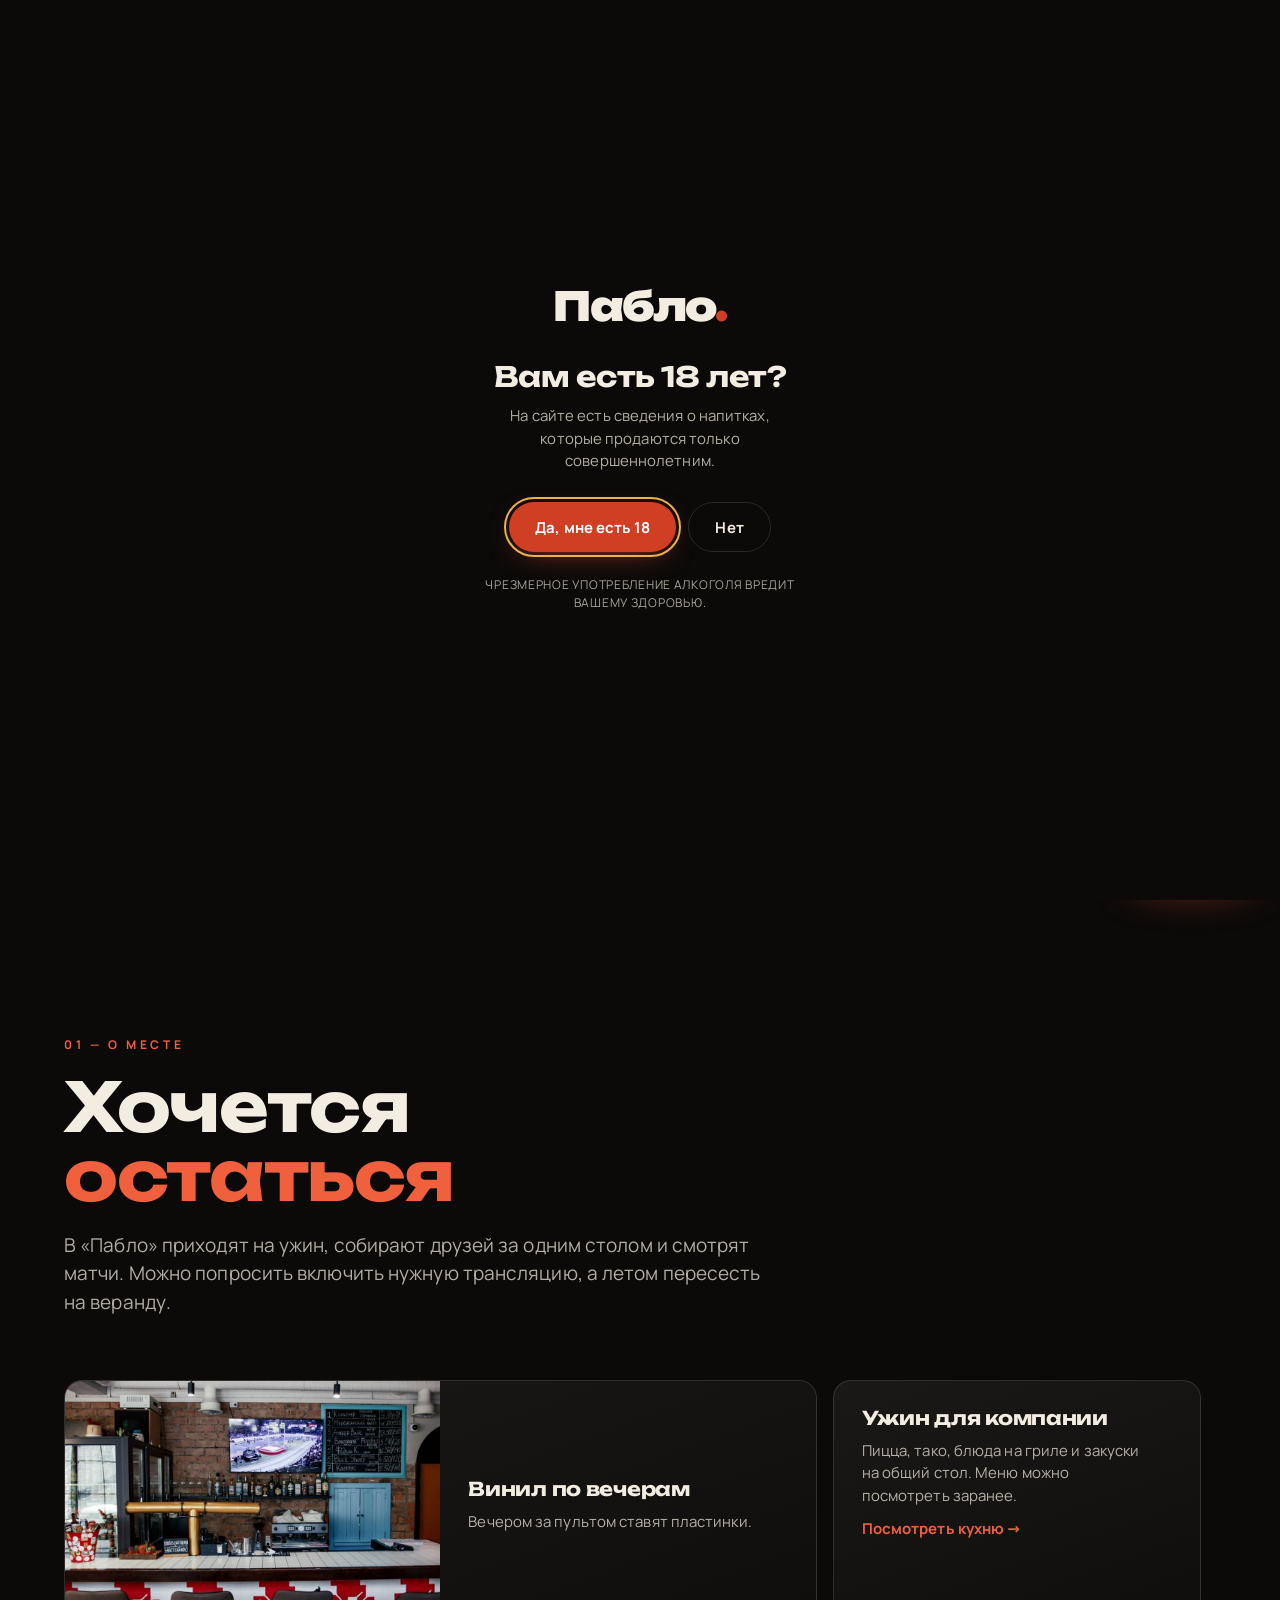
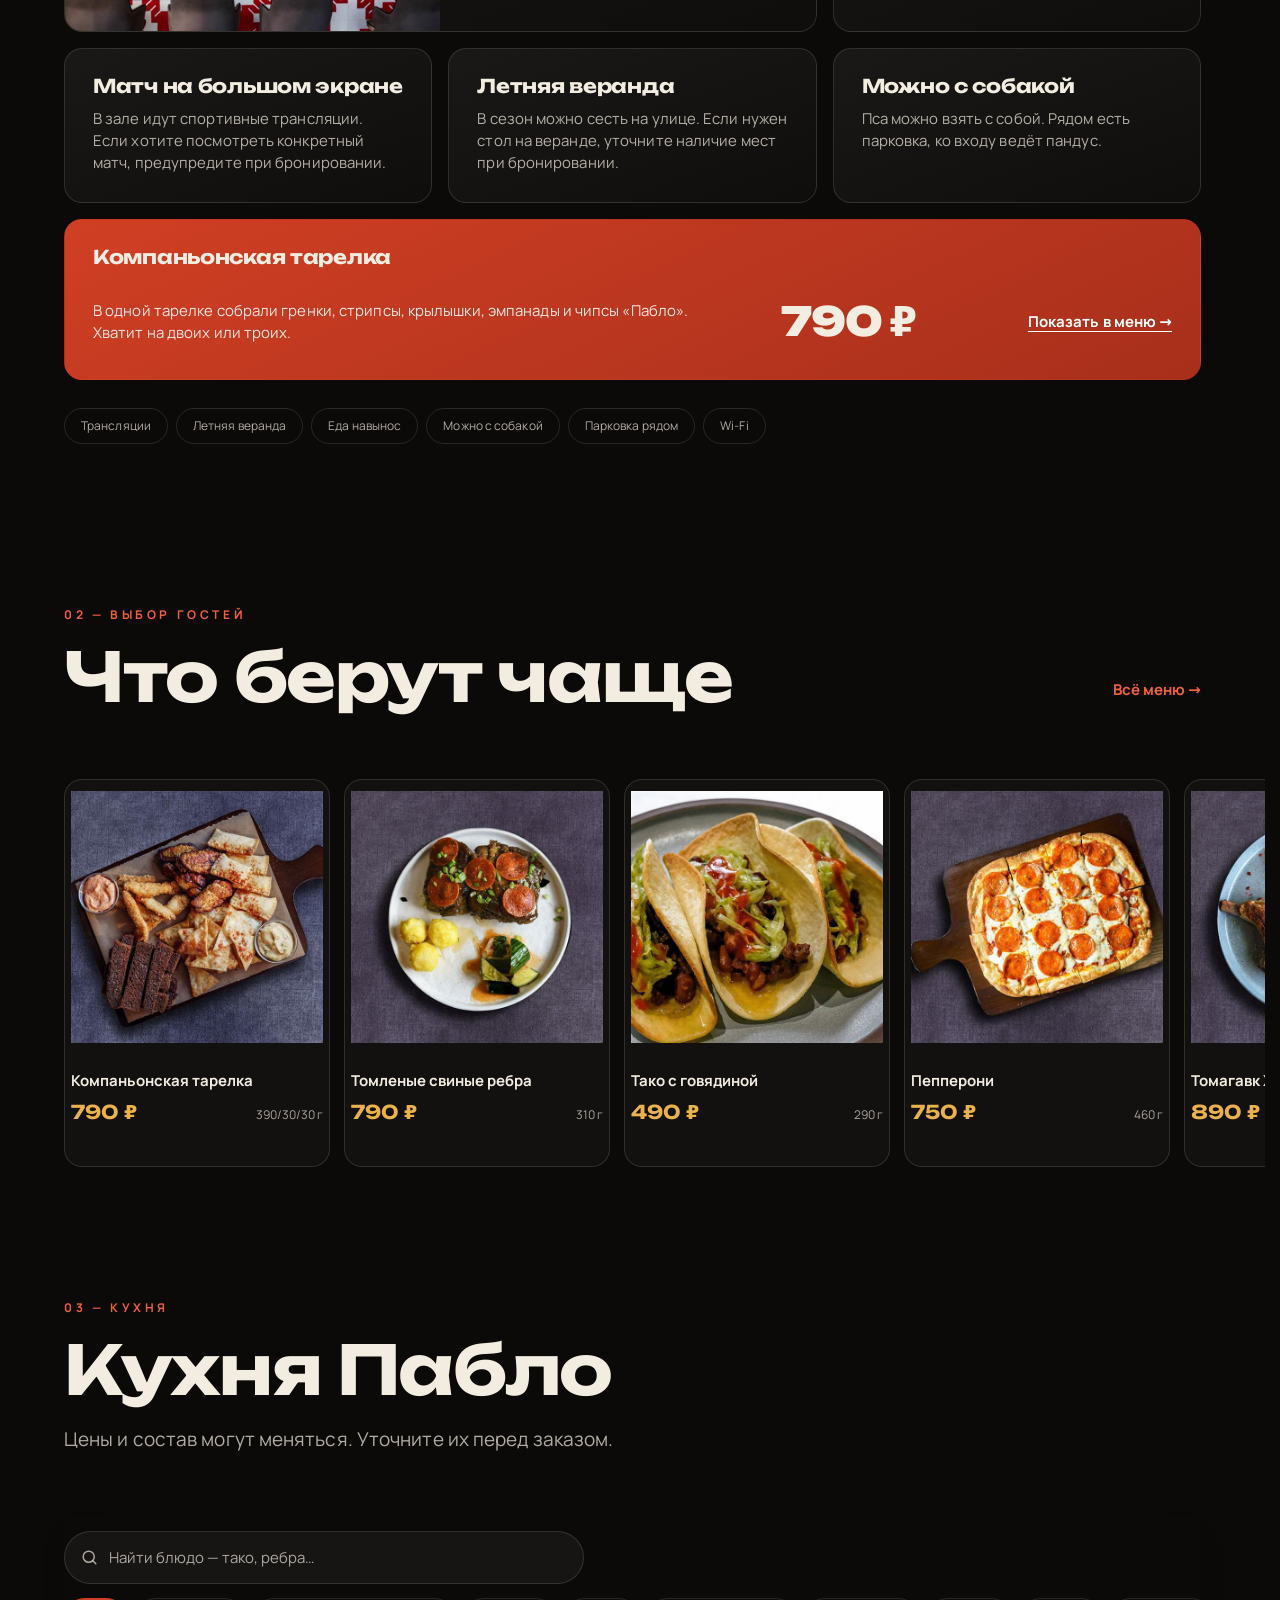
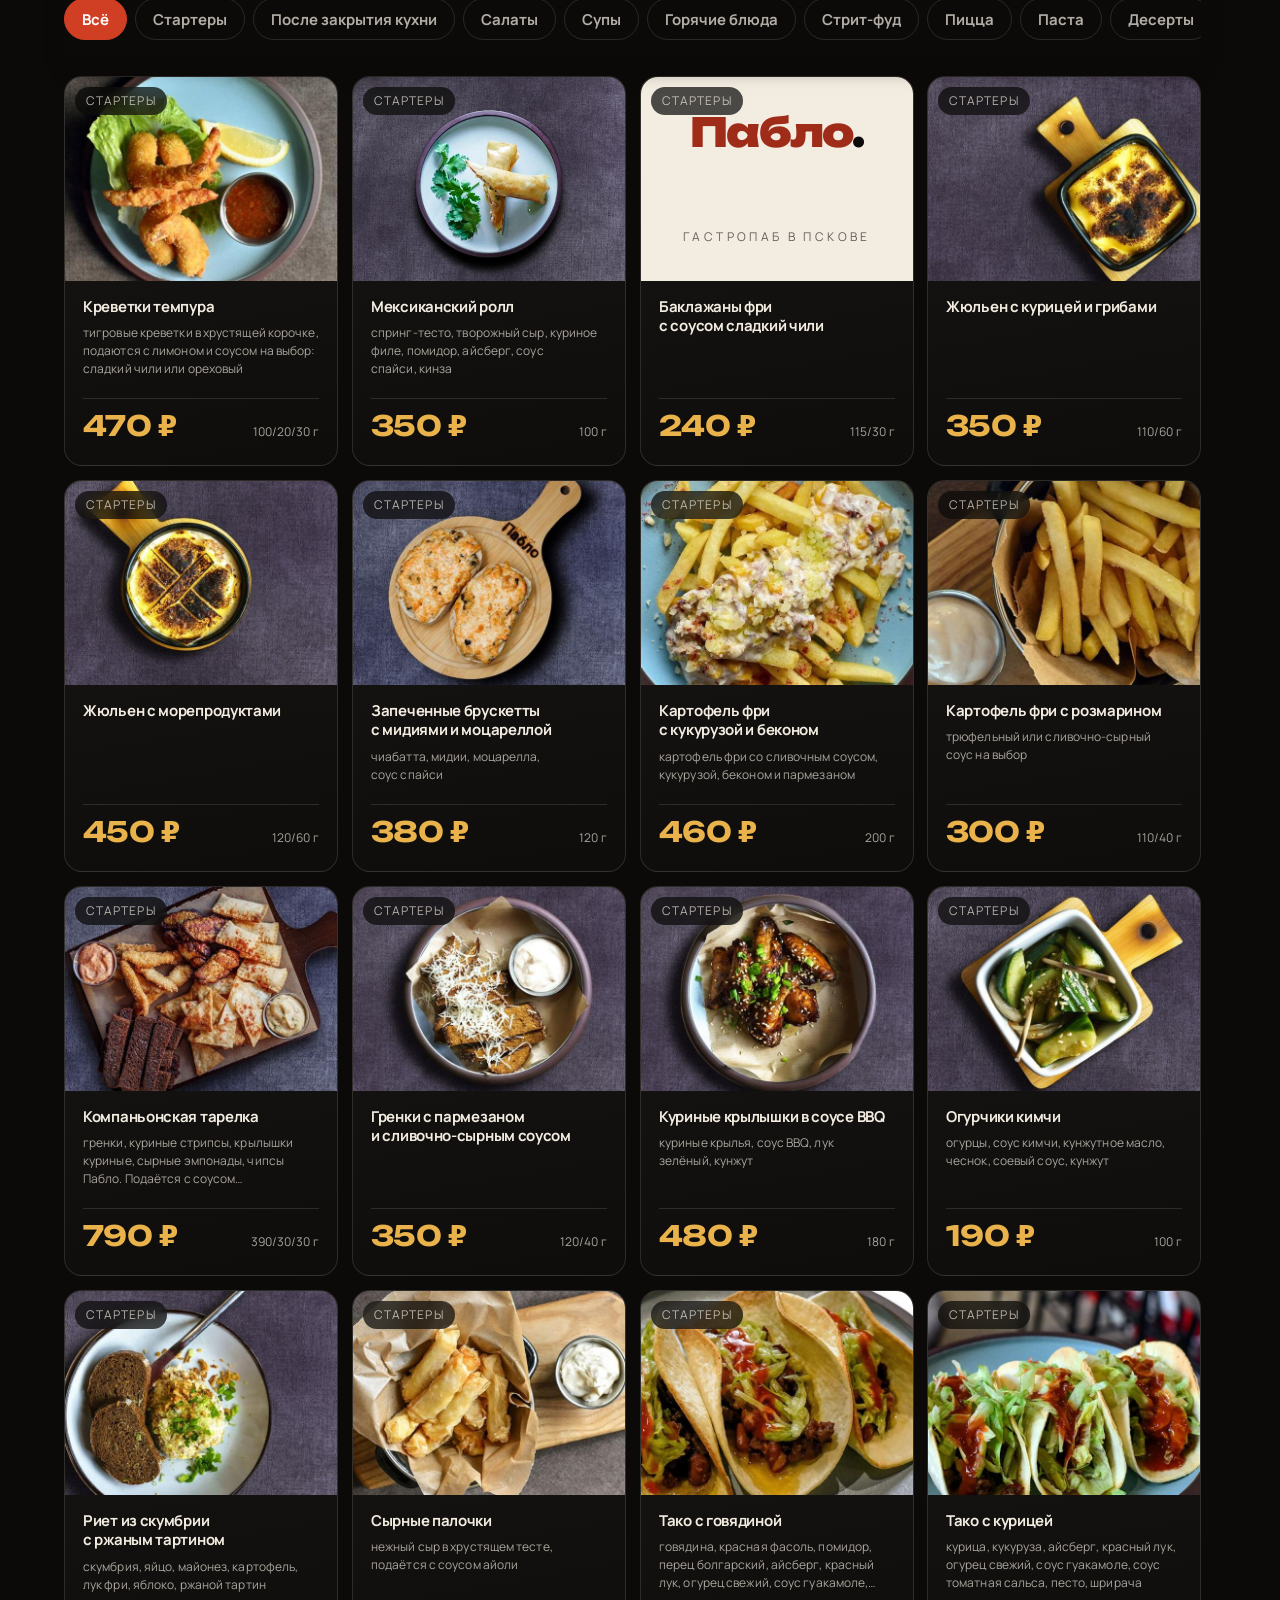
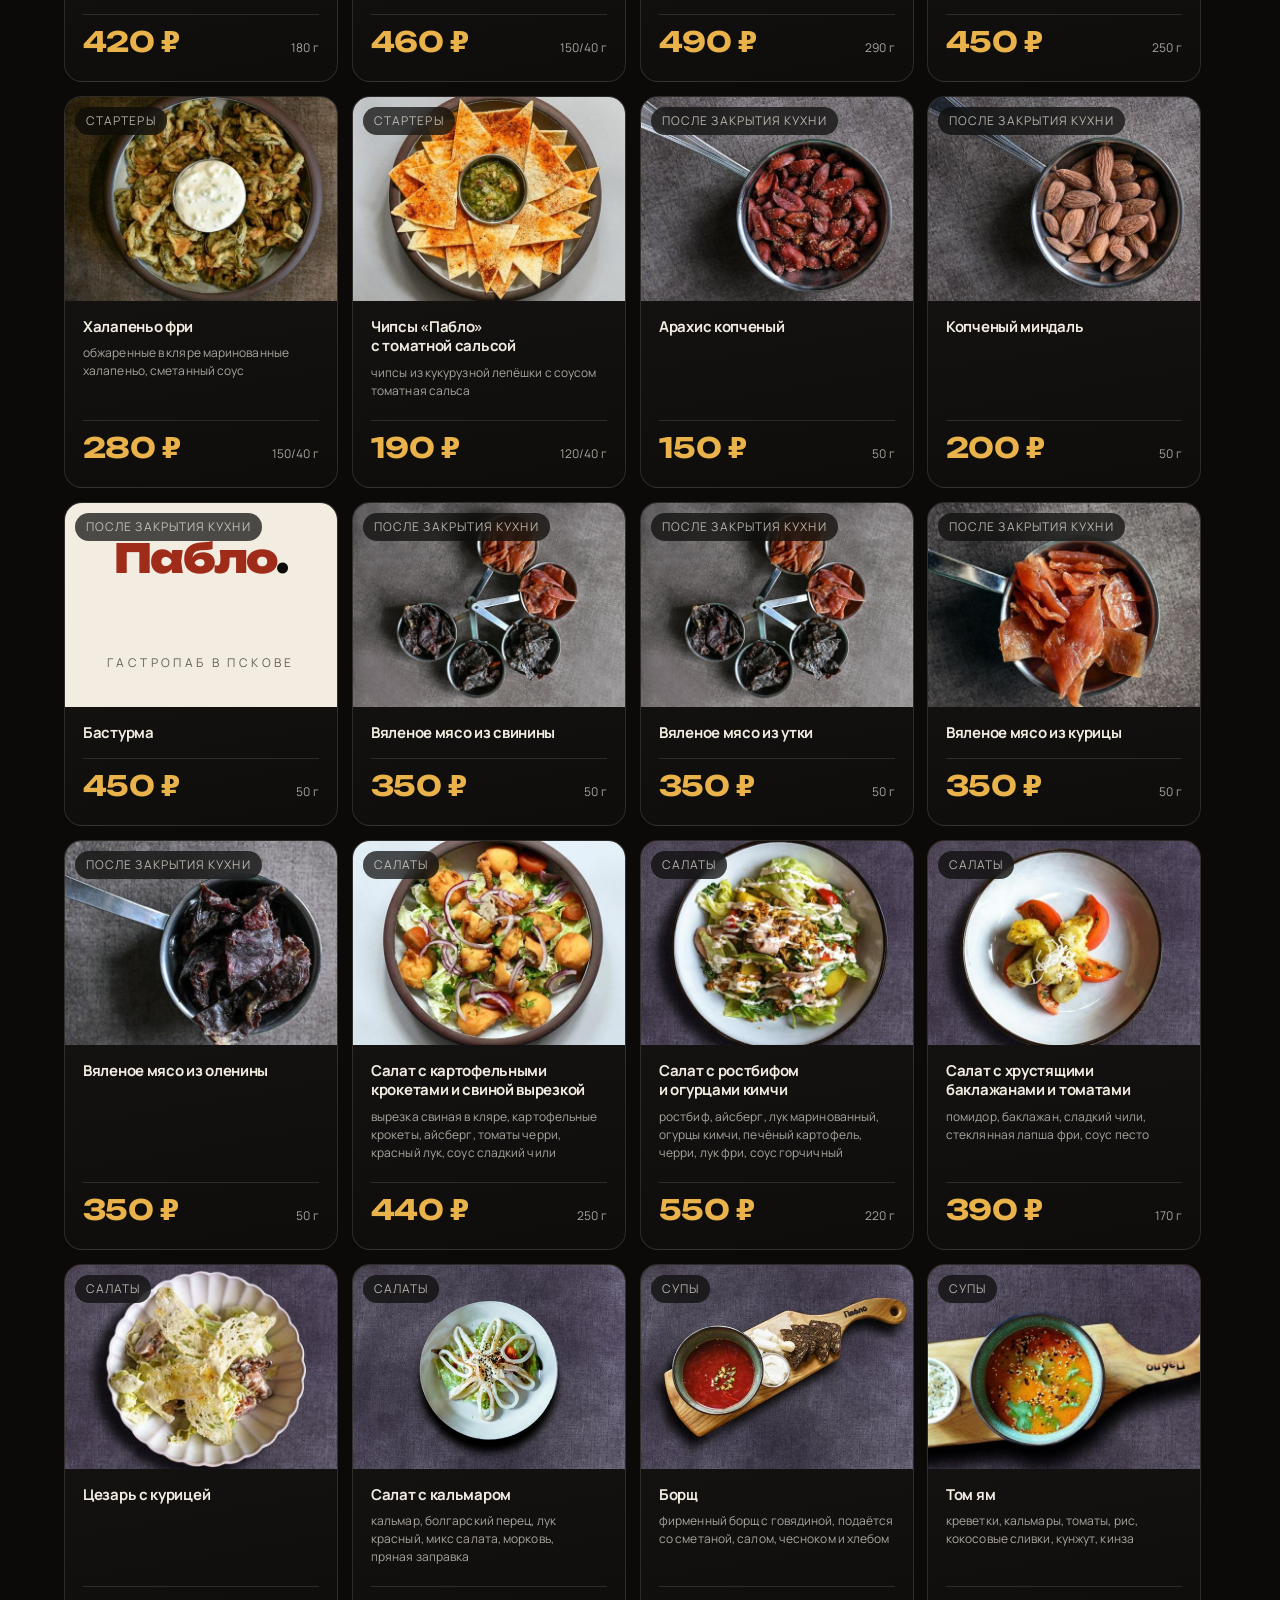
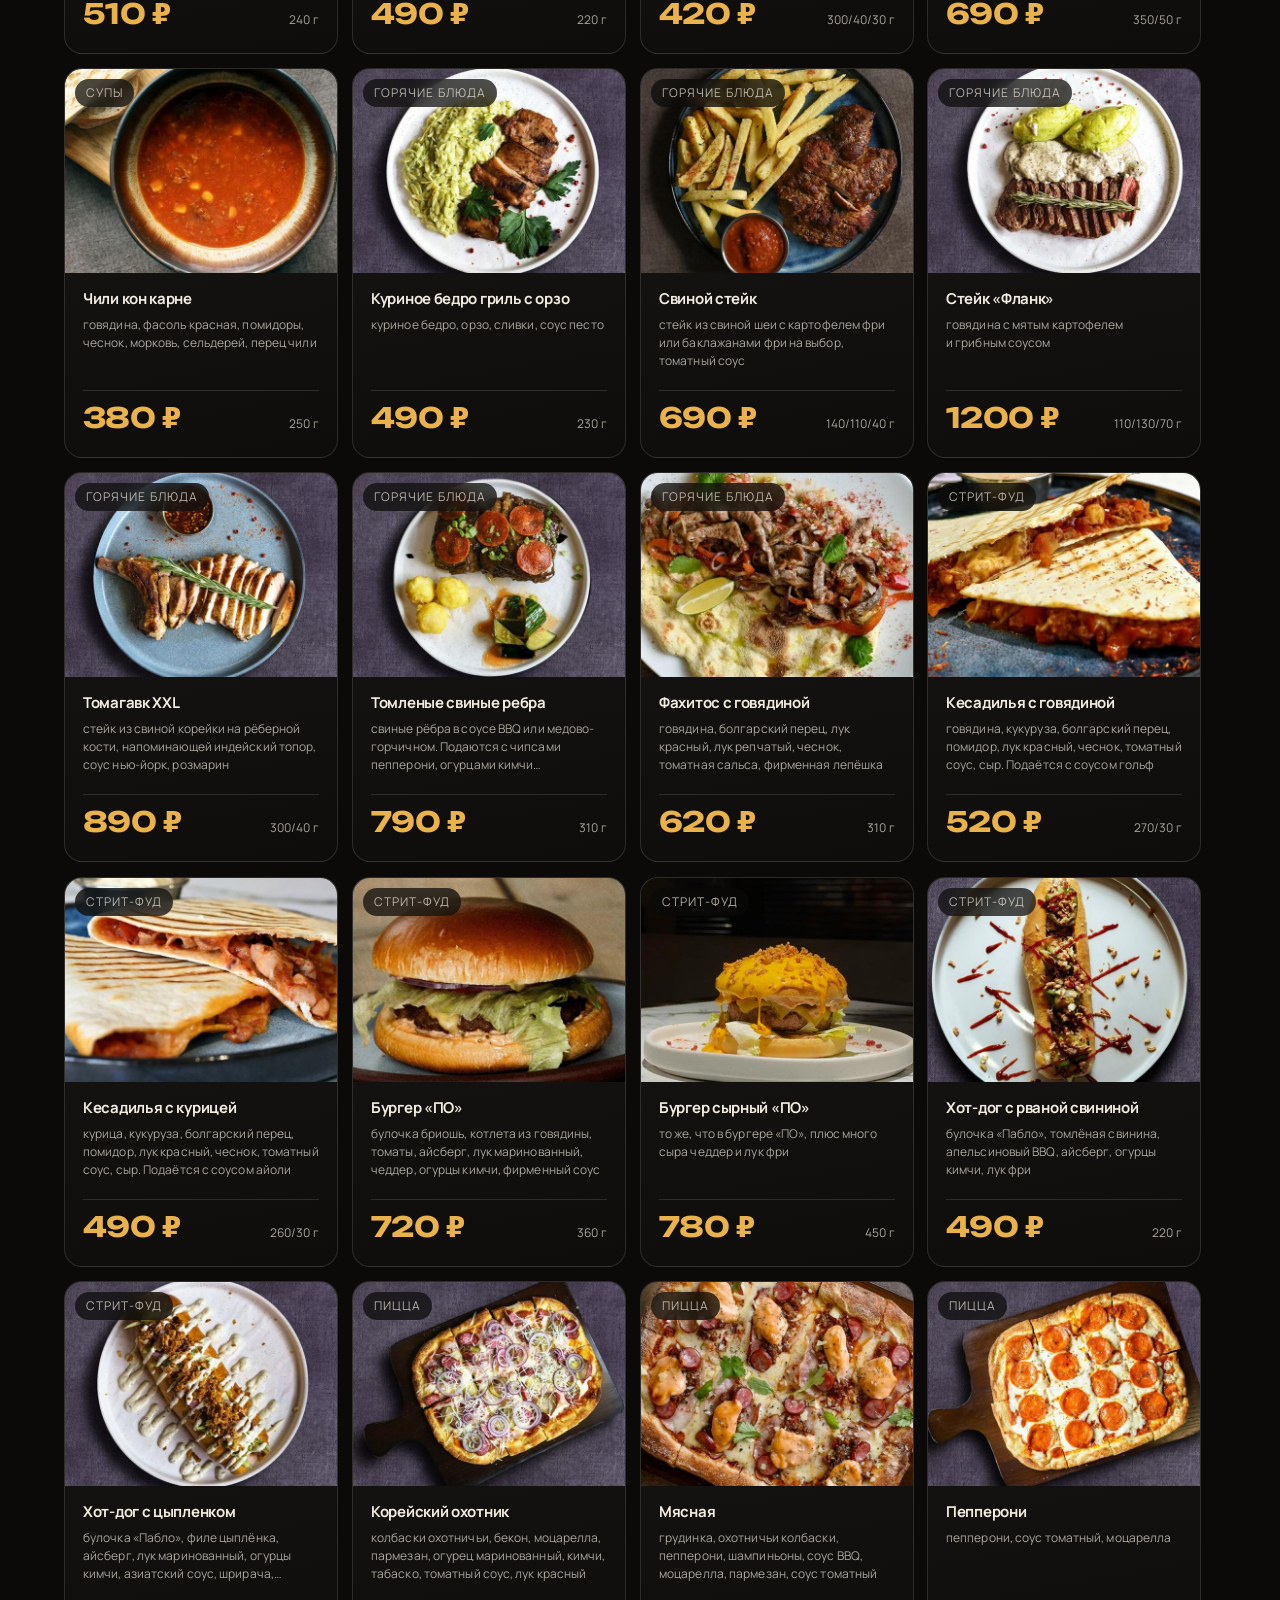
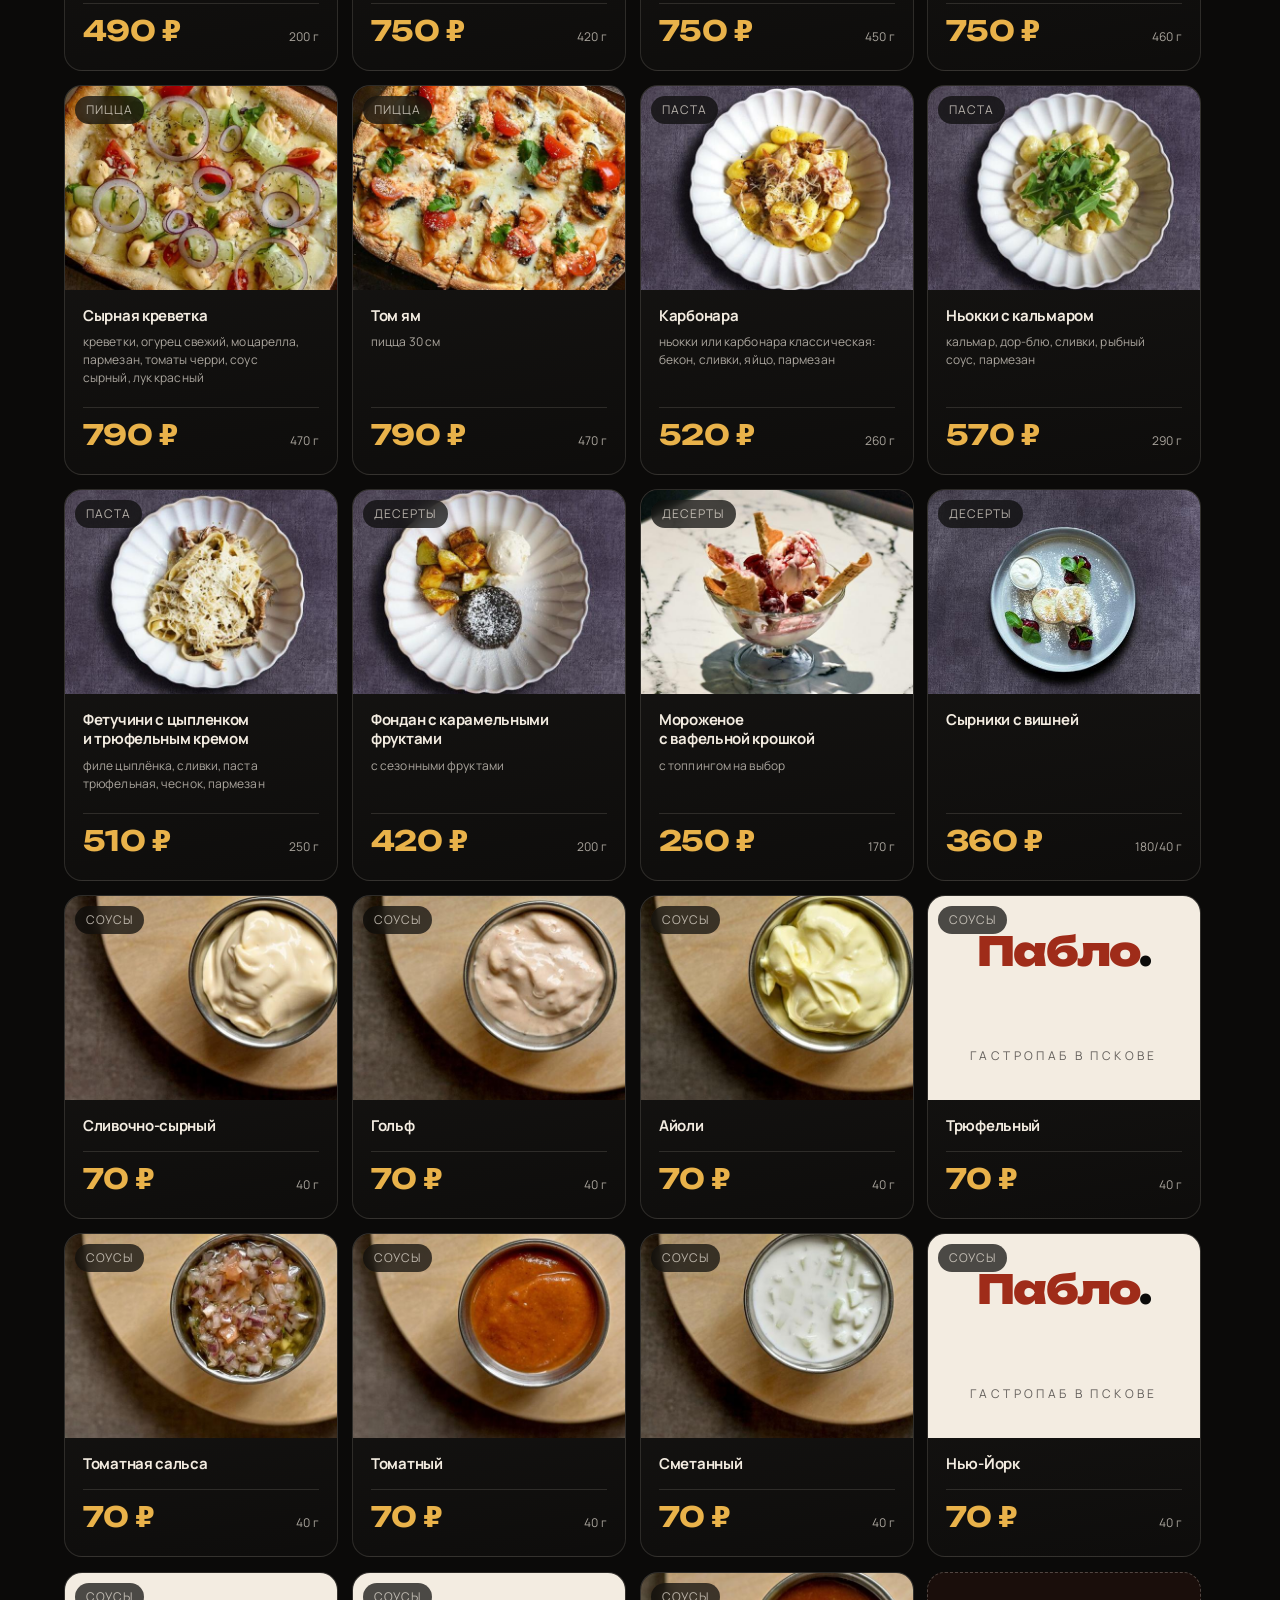
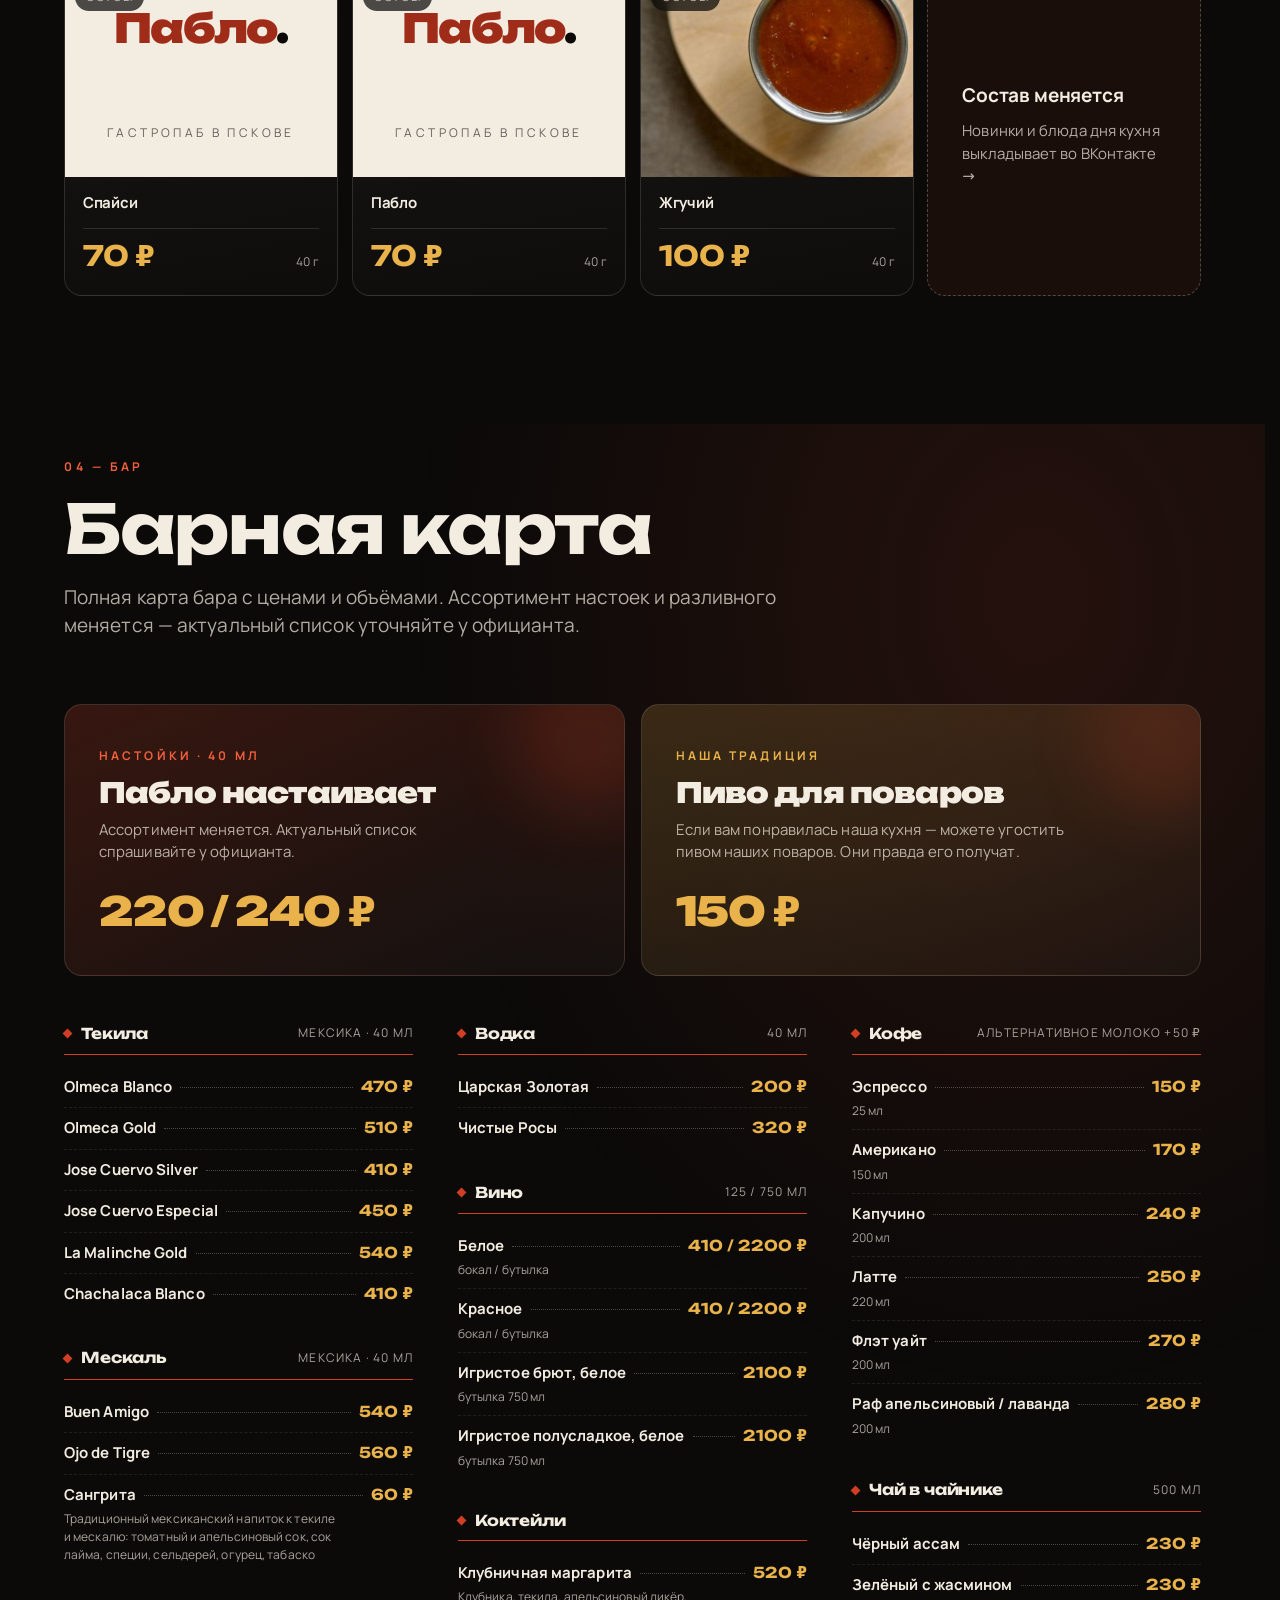
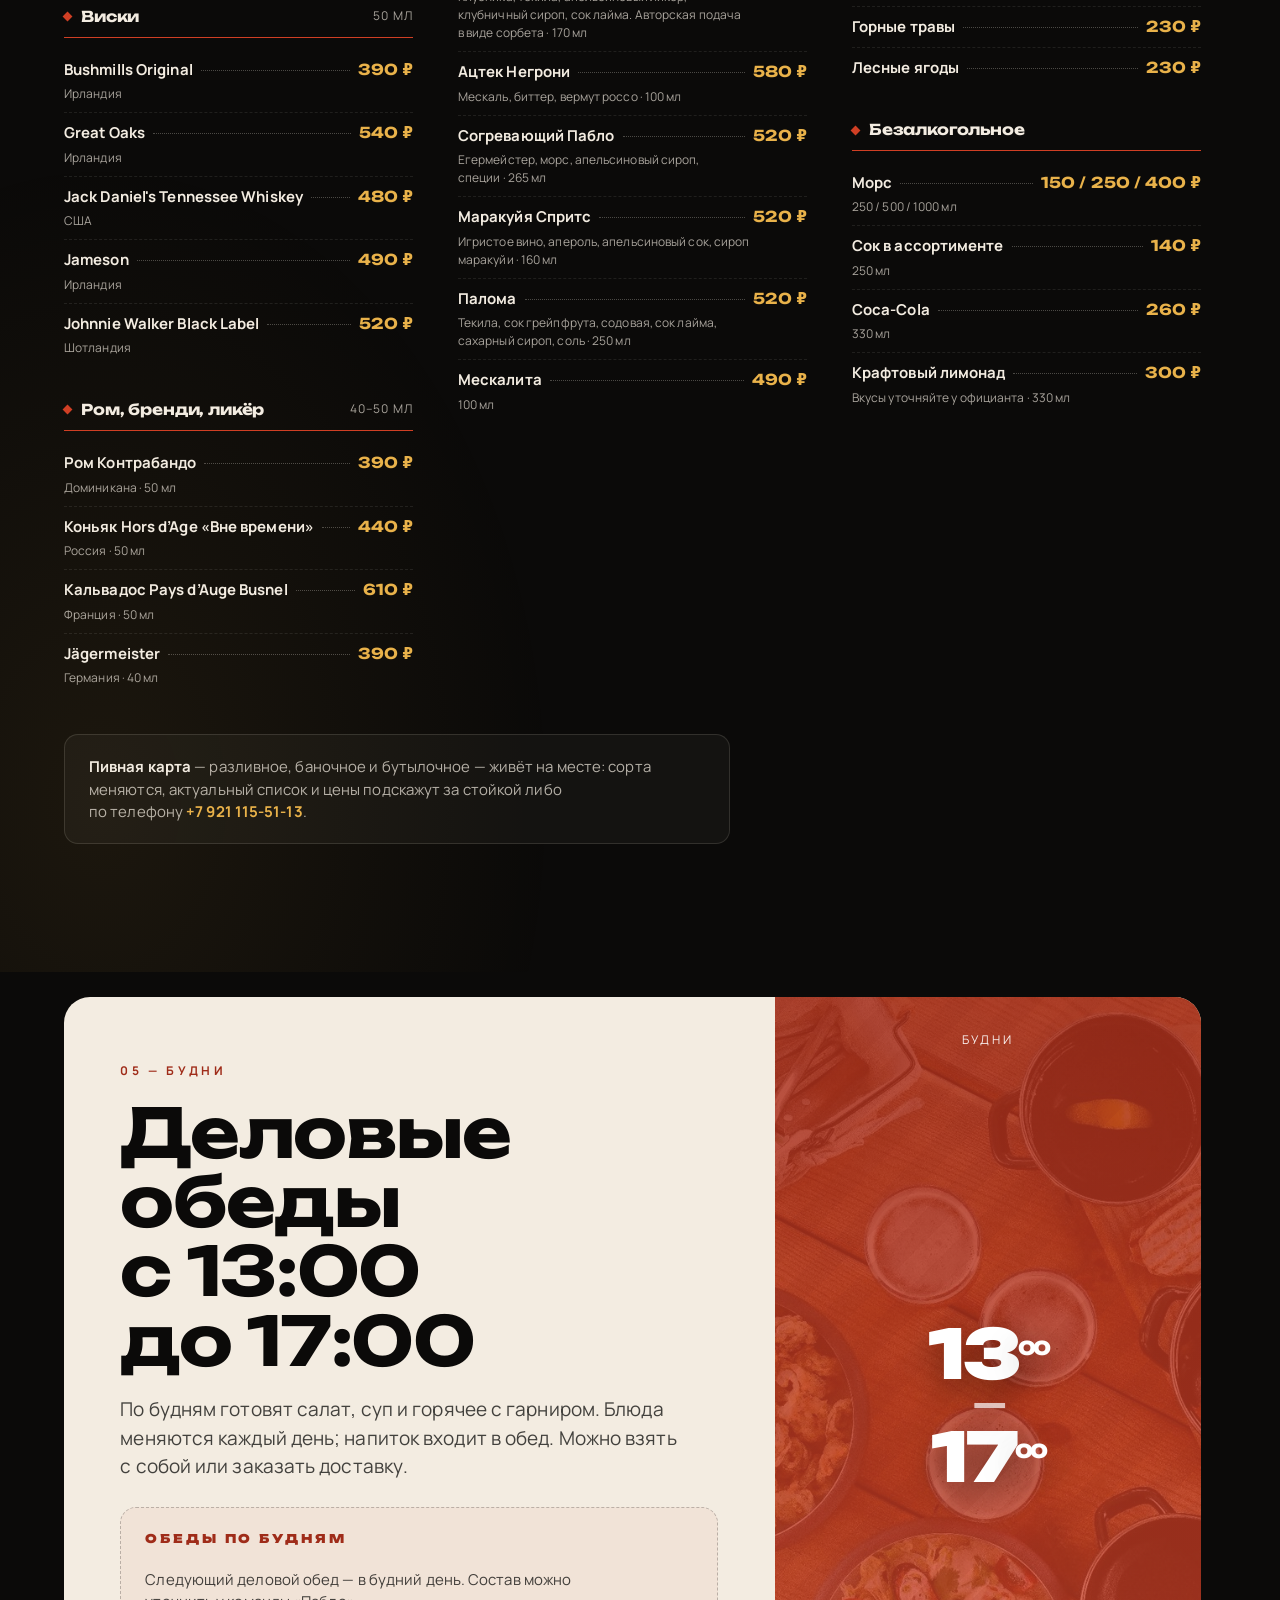
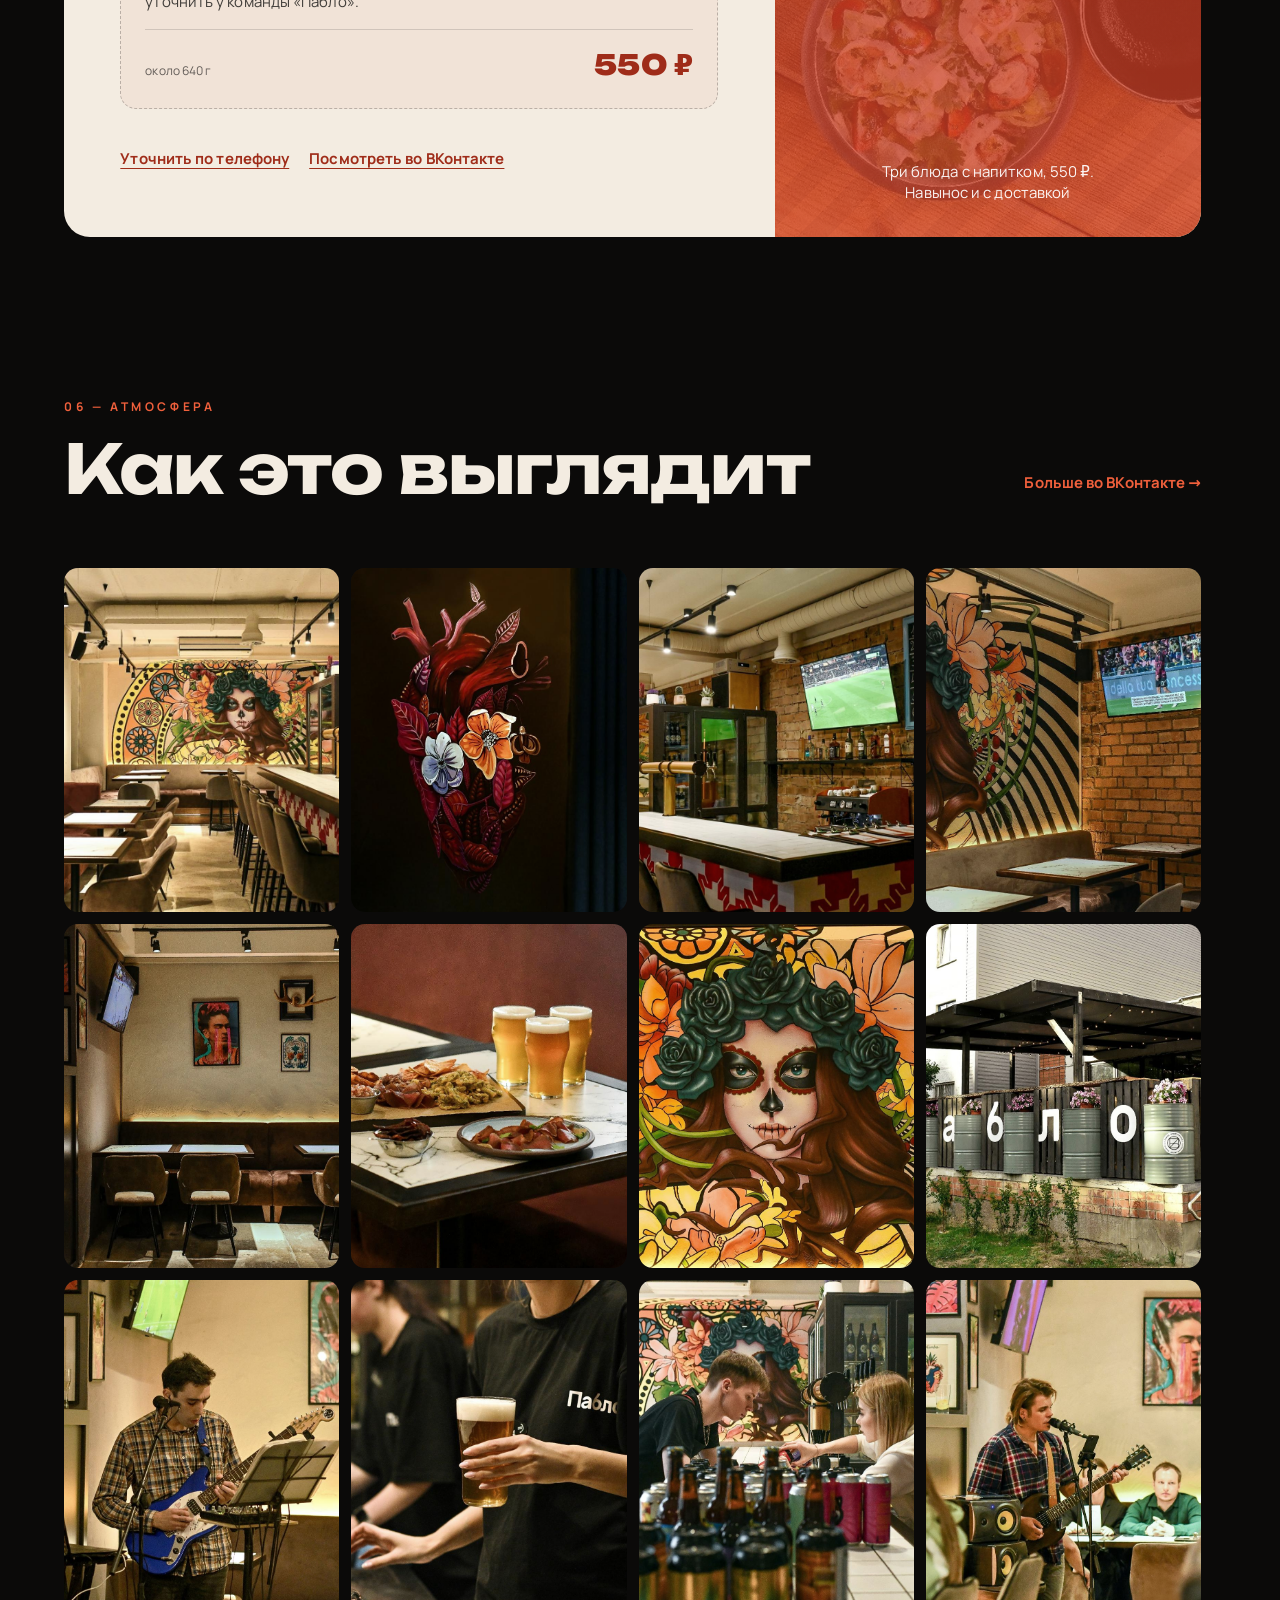
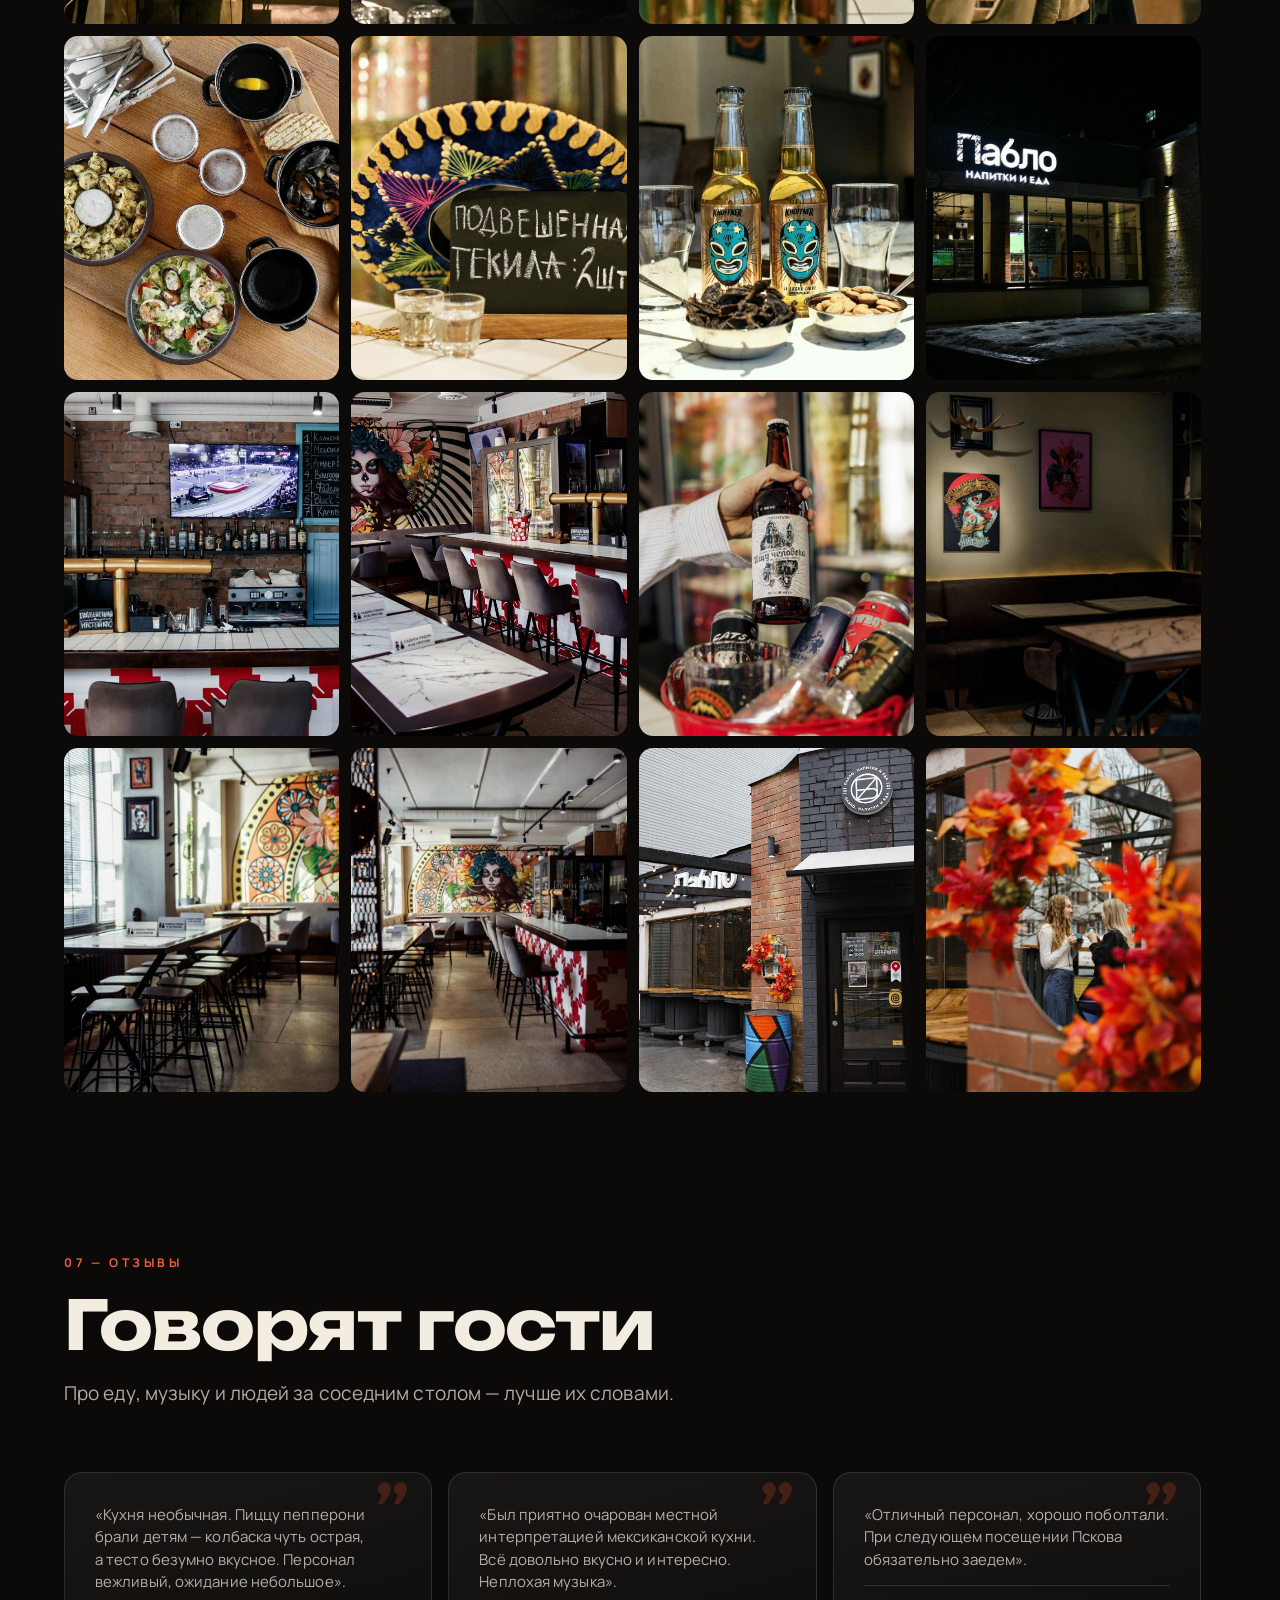
==== commit 2c83394e: "Обновить демо Пабло: атмосфера, обеды, отзывы и контакты" ====
--- a/index.html
+++ b/index.html
@@ -2,18 +2,18 @@
 <html lang="ru">
 <head>
 <meta charset="utf-8">
-<meta name="viewport" content="width=device-width, initial-scale=1, viewport-fit=cover">
+<meta name="viewport" content="width=device-width, initial-scale=1, viewport-fit=cover">
 <meta name="robots" content="noindex">
-<title>Пабло — гастропаб в Пскове · Пенное и кухня</title>
-<meta name="description" content="Пабло — гастропаб и спортбар, работает в Пскове на Западной, 1. Рейтинг 5,0 на Яндекс Картах. Пенное, кухня, спортивные трансляции, летняя веранда, деловые обеды с 13:00.">
+<title>Пабло — гастропаб в Пскове · Ужин, встречи, трансляции</title>
+<meta name="description" content="Гастропаб «Пабло» в Пскове: кухня, встречи, трансляции и вечерняя музыка. Меню с ценами, бронирование стола и адрес — Западная улица, 1.">
 <meta name="theme-color" content="#0B0A09">
 <meta property="og:title" content="Пабло — гастропаб в Пскове">
-<meta property="og:description" content="Пенное и кухня. Западная, 1. Рейтинг 5,0 · 593 оценки.">
-<meta property="og:image" content="img/vk/vk-22.jpg">
+<meta property="og:description" content="Встретимся за ужином. Кухня, музыка и трансляции на Западной, 1.">
+<meta property="og:image" content="https://artem-chadov.github.io/pablo-pskov/img/vk/vk-22.jpg">
 <link rel="preload" href="assets/fonts/unbounded-cyrillic.woff2?v=3a5ed4d1" as="font" type="font/woff2" crossorigin>
 <link rel="preload" href="assets/fonts/manrope-cyrillic.woff2?v=e58febde" as="font" type="font/woff2" crossorigin>
 <link rel="stylesheet" href="assets/fonts.css?v=40eb0d8f">
-<link rel="stylesheet" href="assets/style.css?v=837d65a8">
+<link rel="stylesheet" href="assets/style.css?v=13b8ad35">
 <link rel="icon" href="data:image/svg+xml,<svg xmlns='http://www.w3.org/2000/svg' viewBox='0 0 32 32'><rect width='32' height='32' rx='7' fill='%23D8452A'/><text x='16' y='23' font-size='20' font-family='sans-serif' font-weight='700' fill='%23F3ECE1' text-anchor='middle'>П</text></svg>">
 </head>
 <body>
@@ -49,7 +49,7 @@
 <header class="hdr" id="hdr">
   <a class="logo" href="#top" aria-label="Пабло — на главную">
     <span class="logo__mark">Пабло</span>
-    <span class="logo__sub">пенное и кухня</span>
+    <span class="logo__sub">гастропаб</span>
   </a>
   <nav class="nav" aria-label="Основная навигация">
     <a href="#place">Место</a>
@@ -62,7 +62,7 @@
   </nav>
   <div class="hdr__cta">
     <a class="phone" href="tel:+79211155113">+7 921 115-51-13</a>
-    <a class="btn btn--sm" href="#book">Бронь стола</a>
+    <a class="btn btn--sm" href="#book" aria-haspopup="dialog">Бронь стола</a>
   </div>
   <button class="burger" id="burger" aria-label="Меню навигации" aria-expanded="false"><span></span><span></span><span></span></button>
 </header>
@@ -72,26 +72,24 @@
 <!-- ─────────── HERO ─────────── -->
 <section class="hero">
   <div class="hero__media">
-    <img src="img/vk/vk-17.jpg?v=bc122633" alt="Зал гастропаба «Пабло»: роспись с Катриной, барная стойка и столики" fetchpriority="high">
+    <img src="img/vk/vk-17.jpg?v=bc122633"
+         srcset="img/vk/vk-17.jpg?v=bc122633 1000w, img/vk/vk-17@2x.jpg?v=cf2688ac 2000w, img/vk/vk-17@4x.jpg?v=ea090ac2 4000w"
+         sizes="100vw" width="2000" height="1332"
+         alt="Зал гастропаба «Пабло»: роспись с Катриной, барная стойка и столики" fetchpriority="high">
   </div>
   <div class="hero__inner">
-    <div class="hero__badge">
-      <span class="stars" aria-hidden="true">★★★★★</span>
-      <b>5,0</b><span class="hero__badge-sep"></span>593 оценки на Яндекс Картах
-    </div>
-
-    <h1 class="hero__title">
+<h1 class="hero__title">
       <span class="hero__word">Пабло</span>
-      <span class="hero__tag">пенное&nbsp;и&nbsp;кухня</span>
+      <span class="hero__tag">гастропаб&nbsp;в&nbsp;Пскове</span>
     </h1>
 
     <p class="hero__lead">
-      Гастропаб и спортбар в Завеличье. Кухня на стыке Мексики и гриля, барная карта
-      и большие экраны, на которых идёт <b>любой</b> матч, который вы попросите.
+      Можно прийти на ужин вдвоём, собрать друзей за одним столом или остаться на матч.
+      В меню — мексиканские блюда и гриль. По вечерам звучит винил.
     </p>
 
     <div class="hero__actions">
-      <a class="btn btn--lg" href="#book">Забронировать стол</a>
+      <a class="btn btn--lg" href="#book" aria-haspopup="dialog">Забронировать стол</a>
       <a class="btn btn--ghost btn--lg" href="#menu">Меню и цены</a>
     </div>
 
@@ -105,70 +103,59 @@
   <a class="hero__scroll" href="#place" aria-label="Листать вниз"><span></span></a>
 </section>
 
-<!-- ─────────── ПОЧЕМУ ПАБЛО ─────────── -->
+<!-- ─────────── О МЕСТЕ ─────────── -->
 <section class="sec" id="place">
   <div class="wrap">
     <div class="sec__head reveal">
       <span class="eyebrow">01 — О месте</span>
-      <h2 class="h2">Что здесь есть<br><em>кроме пива</em></h2>
+      <h2 class="h2">Хочется<br><em>остаться</em></h2>
       <p class="sec__lead">
-        Рейтинг <b>5,0</b> по 593 оценкам и 355 отзывов. Чаще всего гости пишут
-        не про еду и не про цены — а про <b>атмосферу</b>: 99% упоминаний положительные. Её и делаем.
+        В «Пабло» приходят на ужин, собирают друзей за одним столом и смотрят матчи.
+        Можно попросить включить нужную трансляцию, а летом пересесть на веранду.
       </p>
     </div>
 
     <div class="feat">
       <article class="feat__card feat__card--wide reveal">
-        <div class="feat__img"><img loading="lazy" src="img/vk/vk-16.jpg?v=5eb74c29" alt="Барная стойка «Пабло»: кирпичная стена, экран с трансляцией и меловая доска"></div>
+        <div class="feat__img"><img loading="lazy" src="img/vk/vk-16.jpg?v=5eb74c29" alt="Барная стойка «Пабло»: кирпичная стена, экран с трансляцией и меловая доска"></div>
         <div class="feat__body">
-          <h3>Винил, а не плейлист</h3>
-          <p>По вечерам за пультом ставят пластинки: живой звук и тёплый ламповый сет.
-             91% гостей отдельно отмечают музыку.</p>
+          <h3>Винил по вечерам</h3>
+          <p>Вечером за пультом ставят пластинки.</p>
         </div>
       </article>
 
       <article class="feat__card reveal">
-        <span class="feat__ico">🍺</span>
-        <h3>Полный бар</h3>
-        <p>Разливное, баночное и бутылочное, настойки, коктейли, вино, чай и кофе.
-           Ассортимент меняется — актуальный список на месте.</p>
-        <a class="link" href="#bar">Барная карта →</a>
+        <h3>Ужин для компании</h3>
+        <p>Пицца, тако, блюда на гриле и закуски на общий стол. Меню можно посмотреть заранее.</p>
+        <a class="link" href="#menu">Посмотреть кухню →</a>
       </article>
 
       <article class="feat__card reveal">
-        <span class="feat__ico">📺</span>
-        <h3>Спортивные трансляции</h3>
-        <p>Большие экраны, трансляции каждый день. Любые матчи — скажите заранее,
-           включим то, что нужно именно вашей компании.</p>
+        <h3>Матч на большом экране</h3>
+        <p>В зале идут спортивные трансляции. Если хотите посмотреть конкретный матч, предупредите при бронировании.</p>
       </article>
 
       <article class="feat__card reveal">
-        <span class="feat__ico">🌿</span>
         <h3>Летняя веранда</h3>
-        <p>Открытая веранда работает в сезон — то же меню и та же атмосфера,
-           только на свежем воздухе.</p>
+        <p>В сезон можно сесть на улице. Если нужен стол на веранде, уточните наличие мест при бронировании.</p>
       </article>
 
       <article class="feat__card reveal">
-        <span class="feat__ico">🐕</span>
         <h3>Можно с собакой</h3>
-        <p>Пса пускают в зал. Парковка рядом, вход и зал доступны
-           для гостей на коляске, есть пандус.</p>
+        <p>Пса можно взять с собой. Рядом есть парковка, ко входу ведёт пандус.</p>
       </article>
 
       <article class="feat__card feat__card--accent reveal">
         <h3>Компаньонская тарелка</h3>
-        <p>Фирменную закуску на 2–3 персоны собирают из гренок, стрипсов, крылышек, эмпанад и чипсов Пабло — с неё начинают вечер.</p>
+        <p>В одной тарелке собрали гренки, стрипсы, крылышки, эмпанады и чипсы «Пабло». Хватит на двоих или троих.</p>
         <div class="feat__price">790 ₽</div>
         <a class="link" href="#menu" data-goto-dish="Компаньонская тарелка">Показать в меню →</a>
       </article>
     </div>
 
     <ul class="chips chips--amen reveal">
-      <li>Спортбар</li><li>Гастропаб</li><li>Летняя веранда</li><li>Доставка</li>
-      <li>Еда навынос</li><li>Кофе с собой</li><li>Wi-Fi</li><li>Парковка</li>
-      <li>Оплата картой</li><li>Можно с собакой</li><li>Банкеты</li><li>Корпоративы</li>
-      <li>Дегустации</li><li>Дни рождения</li><li>Деловые встречи</li>
+      <li>Трансляции</li><li>Летняя веранда</li><li>Еда навынос</li>
+      <li>Можно с собакой</li><li>Парковка рядом</li><li>Wi-Fi</li>
     </ul>
   </div>
 </section>
@@ -194,8 +181,7 @@
       <span class="eyebrow">03 — Кухня</span>
       <h2 class="h2">Кухня Пабло</h2>
       <p class="sec__lead">
-        Собрали <span id="menuCount">67</span> позиций с ценами и весом по основному меню заведения.
-        При заказе через доставку стоимость может отличаться.
+        Цены и состав могут меняться. Уточните их перед заказом.
       </p>
     </div>
 
@@ -243,23 +229,17 @@
       <div class="lunch__body">
         <span class="eyebrow eyebrow--light">05 — Будни</span>
         <h2 class="h2 h2--dark">Деловые обеды<br>с 13:00 до 17:00</h2>
-        <p>Комплекс из трёх блюд с напитком на выбор: чай, вода с лимоном или пиво 0,25.
-           Состав меняется каждый день. Есть доставка.</p>
-        <div class="lunch__menu">
-          <div class="lunch__day">Что входит</div>
-          <ul>
-            <li>Салат</li>
-            <li>Суп</li>
-            <li>Горячее с гарниром</li>
-          </ul>
+        <p>По будням готовят салат, суп и горячее с гарниром. Блюда меняются каждый день; напиток входит в обед. Можно взять с собой или заказать доставку.</p>
+        <div class="lunch__menu" aria-live="polite">
+          <div class="lunch__day" id="lunchDay">Сегодня в обеде</div>
+          <ul id="lunchItems" hidden></ul>
+          <p class="lunch__fallback" id="lunchFallback">Точное меню дня уточните по телефону или во ВКонтакте.</p>
           <div class="lunch__meta"><span>около 640 г</span><b>550 ₽</b></div>
         </div>
-        <!-- Состав дня намеренно не дублируем: заведение постит его во ВКонтакте,
-             а статичный список на сайте протухнет в первый же день. -->
-        <p class="lunch__today">
-          Меню на сегодня смотрите <a href="https://vk.com/pablopskov" target="_blank" rel="noopener">во ВКонтакте</a>
-          или по телефону <a href="tel:+79211155113">+7 921 115-51-13</a>.
-        </p>
+        <div class="lunch__links">
+          <a href="tel:+79211155113">Уточнить по телефону</a>
+          <a href="https://vk.com/pablopskov" target="_blank" rel="noopener">Посмотреть во ВКонтакте</a>
+        </div>
       </div>
       <div class="lunch__art" aria-hidden="true">
         <span class="lunch__art-kick">Будни</span>
@@ -290,41 +270,10 @@
     <div class="sec__head reveal">
       <span class="eyebrow">07 — Отзывы</span>
       <h2 class="h2">Говорят гости</h2>
-      <p class="sec__lead">Живые отзывы с Яндекс Карт. Без правок.</p>
-    </div>
-
-    <div class="rev">
-      <article class="rev__card reveal">
-        <div class="rev__stars" aria-label="5 из 5">★★★★★</div>
-        <p>«Кухня необычная. Пиццу пепперони брали детям — колбаска чуть острая, а тесто безумно
-           вкусное. Мороженое на высоте! А картошка фри с беконом и кукурузой — объедение.
-           Персонал вежливый, ожидание небольшое. Антураж — Мексика».</p>
-        <footer><b>Ина Пылаева</b><span>Знаток города 8 уровня · 26 апреля</span></footer>
-      </article>
-
-      <article class="rev__card reveal">
-        <div class="rev__stars" aria-label="5 из 5">★★★★★</div>
-        <p>«Был приятно очарован местной интерпретацией мексиканской кухни. Всё довольно
-           вкусно и интересно. Неплохая музыка. Отдельный респект повару Софии
-           и администратору Ксении».</p>
-        <footer><b>Афанасий Крюгер</b><span>Дегустатор 3 уровня · 3 марта</span></footer>
-      </article>
-
-      <article class="rev__card reveal">
-        <div class="rev__stars" aria-label="5 из 5">★★★★★</div>
-        <p>«Отличный персонал, хорошо поболтали. При следующем посещении Пскова
-           обязательно заедем».</p>
-        <footer><b>Артур Гошев</b><span>Дегустатор 6 уровня · 30 апреля</span></footer>
-      </article>
-    </div>
-
-    <div class="score reveal">
-      <div class="score__big">
-        <b>5,0</b>
-        <span>593 оценки<br>355 отзывов</span>
-      </div>
-      <div class="score__bars" id="scoreBars"></div>
-    </div>
+      <p class="sec__lead">Про еду, музыку и людей за соседним столом — лучше их словами.</p>
+    </div>
+    <div class="rev" id="reviewsList"></div>
+    <a class="link link--big reviews__more" href="https://yandex.ru/maps/org/pablo/30460137314/reviews/" target="_blank" rel="noopener">Все отзывы на Яндекс Картах →</a>
   </div>
 </section>
 
@@ -334,26 +283,18 @@
     <div class="sec__head reveal">
       <span class="eyebrow">08 — Контакты</span>
       <h2 class="h2">Заходи</h2>
-    </div>
-
-    <div class="cont">
-      <div class="cont__card reveal" id="book">
-        <h3>Бронь стола и заказ</h3>
-        <p class="cont__phone"><a href="tel:+79211155113">+7 921 115-51-13</a></p>
-        <p class="cont__note">Ответим в мессенджере, если звонить неудобно.</p>
-        <div class="cont__soc">
-          <a class="soc soc--vk" href="https://vk.com/pablopskov" target="_blank" rel="noopener"><b>VK</b><span>Сообщество</span></a>
-          <a class="soc soc--tg" href="https://t.me/79211155113" target="_blank" rel="noopener"><b>Telegram</b><span>Написать</span></a>
-          <a class="soc soc--wa" href="https://wa.me/79211155113" target="_blank" rel="noopener"><b>WhatsApp</b><span>Написать</span></a>
-          <a class="soc soc--vb" href="https://viber.click/79211155113" target="_blank" rel="noopener"><b>Viber</b><span>Написать</span></a>
-        </div>
-        <p class="cont__hash">#паблопсков</p>
-      </div>
-
-      <div class="cont__card reveal">
-        <h3>Адрес</h3>
-        <p class="cont__addr">Псков, Западная улица, 1<br><span>1 этаж · Завеличье · парковка рядом</span></p>
-        <a class="btn btn--ghost" href="https://yandex.ru/maps/org/pablo/30460137314/" target="_blank" rel="noopener">Открыть на Яндекс Картах</a>
+      <p class="sec__lead">Мы на Западной, 1. Ниже — карта и маршрут до входа.</p>
+    </div>
+
+    <div class="visit">
+      <div class="visit__map reveal">
+        <iframe title="Пабло на карте Пскова" aria-hidden="true" tabindex="-1" loading="lazy" referrerpolicy="no-referrer-when-downgrade" src="https://yandex.ru/map-widget/v1/?ll=28.287367%2C57.813522&amp;z=16&amp;pt=28.287367%2C57.813522%2Cpm2rdm"></iframe>
+        <a class="visit__route" href="https://yandex.ru/maps/org/pablo/30460137314/?mode=routes" target="_blank" rel="noopener">Открыть маршрут ↗</a>
+      </div>
+      <div class="cont__card visit__info reveal">
+        <h3>Как нас найти</h3>
+        <p class="cont__addr">Псков, Западная улица, 1<span>1 этаж · Завеличье · парковка рядом</span></p>
+        <a class="link" href="https://yandex.ru/maps/org/pablo/30460137314/" target="_blank" rel="noopener">Посмотреть на карте →</a>
         <h3 class="cont__h3">Режим работы</h3>
         <table class="hours" id="hours">
           <tr data-d="1"><th>Понедельник</th><td>12:00–00:00</td></tr>
@@ -365,15 +306,28 @@
           <tr data-d="0"><th>Воскресенье</th><td>12:00–00:00</td></tr>
         </table>
       </div>
+    </div>
+
+    <div class="cont cont--actions">
+      <div class="cont__card reveal" id="book">
+        <h3>Бронь стола и заказ</h3>
+        <p class="cont__phone"><a href="tel:+79211155113">+7 921 115-51-13</a></p>
+        <p class="cont__note">Позвоните или напишите, чтобы забронировать стол.</p>
+        <div class="cont__soc">
+          <a class="soc soc--vk" href="https://vk.com/pablopskov" target="_blank" rel="noopener"><b>ВКонтакте</b><span>Написать</span></a>
+          <a class="soc soc--tg" href="https://t.me/79211155113" target="_blank" rel="noopener"><b>Telegram</b><span>Написать</span></a>
+          <a class="soc soc--wa" href="https://wa.me/79211155113" target="_blank" rel="noopener"><b>WhatsApp</b><span>Написать</span></a>
+          <a class="soc soc--vb" href="https://viber.click/79211155113" target="_blank" rel="noopener"><b>Viber</b><span>Написать</span></a>
+        </div>
+      </div>
 
       <div class="cont__card cont__card--ev reveal">
-        <h3>Событие в Пабло</h3>
-        <p>Корпоратив, день рождения, банкет или деловая встреча — соберём зал,
-           меню и трансляцию под вашу компанию.</p>
-        <ul class="cont__ev">
-          <li>Корпоратив</li><li>День рождения</li><li>Банкет</li><li>Деловая встреча</li><li>Дегустация</li>
-        </ul>
-        <a class="btn" href="#book">Обсудить событие</a>
+        <h3>Встреча или праздник в «Пабло»</h3>
+        <p>Напишите дату и число гостей для встречи или праздника.</p>
+        <div class="event__actions">
+          <a class="btn" href="https://wa.me/79211155113?text=%D0%94%D0%BE%D0%B1%D1%80%D1%8B%D0%B9%20%D0%B4%D0%B5%D0%BD%D1%8C%21%20%D0%A5%D0%BE%D1%87%D1%83%20%D0%BE%D0%B1%D1%81%D1%83%D0%B4%D0%B8%D1%82%D1%8C%20%D1%81%D0%BE%D0%B1%D1%8B%D1%82%D0%B8%D0%B5%20%D0%B2%20%D0%9F%D0%B0%D0%B1%D0%BB%D0%BE." target="_blank" rel="noopener">Написать о событии</a>
+          <a class="event__phone" href="tel:+79211155113">Или позвонить →</a>
+        </div>
       </div>
     </div>
   </div>
@@ -385,7 +339,7 @@
   <div class="wrap ftr__in">
     <div>
       <div class="logo__mark logo__mark--ftr">Пабло</div>
-      <p class="ftr__tag">пенное и кухня · Псков, Западная 1</p>
+      <p class="ftr__tag">Псков · Западная, 1</p>
     </div>
     <nav class="ftr__nav" aria-label="Ссылки">
       <a href="#menu">Кухня</a><a href="#bar">Барная карта</a><a href="#lunch">Деловые обеды</a><a href="#gallery">Атмосфера</a>
@@ -399,12 +353,24 @@
       180000, Псков, Западная 1 · reqs@example.com
     </p>
     <p class="ftr__legal">
-      Цены и фото блюд — по данным меню доставки на Яндекс Картах, обновлено 25.08.2026.
-      На месте блюда и цены могут отличаться. Не является публичной офертой.<br>
-      18+ · Чрезмерное употребление алкоголя вредит вашему здоровью.
+      Меню и цены могут меняться. Перед заказом уточните актуальные блюда и стоимость у команды «Пабло».<br>
+      18+ · Чрезмерное употребление алкоголя вредит вашему здоровью.
     </p>
   </div>
 </footer>
+
+<dialog class="booking" id="bookingDialog" aria-labelledby="bookingTitle" aria-describedby="bookingText">
+  <button class="booking__close" type="button" aria-label="Закрыть окно бронирования">×</button>
+  <span class="booking__eyebrow">Пабло · Псков</span>
+  <h2 id="bookingTitle">Бронь стола</h2>
+  <p id="bookingText">Позвоните или напишите, чтобы договориться о времени и числе гостей.</p>
+  <div class="booking__actions">
+    <a class="btn booking__call" href="tel:+79211155113">Позвонить</a>
+    <a href="https://vk.com/pablopskov" target="_blank" rel="noopener">Написать во ВКонтакте ↗</a>
+    <a href="https://wa.me/79211155113" target="_blank" rel="noopener">Написать в WhatsApp ↗</a>
+    <a href="https://t.me/79211155113" target="_blank" rel="noopener">Написать в Telegram ↗</a>
+  </div>
+</dialog>
 
 <!-- ─────────── ВИДЖЕТ-ПОМОЩНИК ─────────── -->
 <button class="ast-fab" id="astFab" aria-label="Открыть помощника Пабло" aria-expanded="false">
@@ -444,27 +410,8 @@
 
 <script src="assets/data.js?v=8ea8a5ee"></script>
 <script src="assets/bar.js?v=d5182c05"></script>
-<script src="assets/app.js?v=5c15902d"></script>
-
-<script>
-/* после «Записаться» страница доезжала до формы, а фокус оставался на body:
-   с клавиатуры человек продолжал табать по странице, а не заполнять поля */
-(function(){
-  var form = document.querySelector('form');
-  if (!form) return;
-  document.addEventListener('click', function(e){
-    var a = e.target.closest('a[href^="#"]');
-    if (!a) return;
-    var id = a.getAttribute('href').slice(1);
-    if (!id) return;
-    var target = document.getElementById(id);
-    if (!target || !target.contains(form) && target !== form && !form.contains(target)) return;
-    setTimeout(function(){
-      var field = form.querySelector('input:not([type=hidden]):not([disabled]), textarea, select');
-      if (field) field.focus({ preventScroll: true });
-    }, 420);
-  });
-})();
-</script>
+<script src="assets/content.js?v=efec44f8"></script>
+<script src="assets/app.js?v=837ad6b6"></script>
+
 </body>
 </html>
--- a/assets/style.css
+++ b/assets/style.css
@@ -163,7 +163,7 @@
   text-shadow:0 30px 70px rgba(0,0,0,.6);
 }
 .hero__tag{
-  font-size:var(--p2);letter-spacing:.52em;text-transform:uppercase;
+  font-size:var(--p2);letter-spacing:.22em;text-transform:uppercase;
   color:var(--red-hi);font-weight:700;padding-left:.35em;
   animation:up 1s var(--ease) both .45s;
 }
@@ -185,6 +185,34 @@
 .hero__scroll{position:absolute;left:50%;bottom:18px;translate:-50% 0;width:44px;height:44px;border:1.5px solid var(--line);border-radius:999px;display:grid;place-items:start center;padding-top:8px}
 .hero__scroll span{width:3px;height:8px;background:var(--red-hi);border-radius:2px;animation:sc 1.8s ease-in-out infinite}
 @keyframes sc{0%,100%{transform:translateY(0);opacity:1}60%{transform:translateY(14px);opacity:0}}
+@media (min-width:861px) and (max-height:780px){
+  .hero{padding-top:84px;padding-bottom:22px}
+  .hero__title{margin-bottom:14px}
+  .hero__actions{margin:20px 0}
+  .hero__facts li{padding:12px 18px}
+  .hero__scroll{display:none}
+}
+
+/* Бронь открывается рядом с текущим местом чтения. */
+.booking{width:min(500px,calc(100vw - 32px));max-height:92svh;overflow:auto;
+  padding:clamp(24px,4vw,36px);border:1px solid rgba(243,236,225,.22);
+  border-radius:22px;background:var(--ink-2);color:var(--paper);
+  box-shadow:0 32px 100px rgba(0,0,0,.7)}
+.booking::backdrop{background:rgba(5,4,4,.78);backdrop-filter:blur(6px)}
+.booking__close{position:absolute;top:12px;right:12px;width:44px;height:44px;
+  color:var(--paper);font-size:28px;line-height:1;border-radius:50%}
+.booking__close:hover{background:rgba(243,236,225,.12)}
+.booking__eyebrow{display:block;color:var(--red-hi);font-size:var(--p1);font-weight:800;
+  letter-spacing:.18em;text-transform:uppercase}
+.booking h2{font-family:var(--disp);font-size:clamp(28px,6vw,42px);line-height:1.1;
+  letter-spacing:-.035em;margin:18px 42px 16px 0}
+.booking p{color:var(--mut);font-size:var(--p2);line-height:1.5;margin:0 0 26px}
+.booking__actions{display:grid;gap:10px}
+.booking__actions .btn{justify-content:center}
+.booking__actions a:not(.btn){display:flex;align-items:center;min-height:48px;
+  padding:11px 16px;border:1px solid var(--line);border-radius:12px;
+  color:var(--paper);font-size:var(--p2);font-weight:700}
+.booking__actions a:not(.btn):hover{border-color:var(--red-hi);color:var(--red-hi)}
 
 /* ── возрастная заглушка ── */
 /* Оверлей поверх уже загруженного HTML, а не серверная затычка: поисковый робот
@@ -242,7 +270,6 @@
 .feat__card:hover{transform:translateY(-5px);border-color:rgba(243,236,225,.28)}
 .feat__card h3{font-size:var(--p3);margin-bottom:10px;letter-spacing:-.015em}
 .feat__card p{color:var(--mut);font-size:var(--p2);margin:0;text-wrap:pretty}
-.feat__ico{font-size:var(--p4);display:block;margin-bottom:16px;filter:saturate(1.1)}
 .feat__card--wide{grid-column:span 2;padding:0;display:grid;grid-template-columns:1fr 1fr}
 .feat__img{overflow:hidden}
 .feat__img img{width:100%;height:100%;min-height:240px;object-fit:cover;transition:transform .8s var(--ease)}
@@ -371,6 +398,10 @@
 .lunch__today{font-size:var(--p2);color:rgba(11,10,9,.76)}
 .lunch__today a{color:var(--red-ink);font-weight:700;text-decoration:underline;text-underline-offset:3px;text-decoration-thickness:1.5px}
 .lunch__today a:hover{color:var(--ink)}
+.lunch__fallback{margin:0;color:rgba(11,10,9,.76);font-size:var(--p2);line-height:1.5}
+.lunch__links{display:flex;flex-wrap:wrap;gap:10px 20px;margin-top:18px}
+.lunch__links a{display:inline-flex;align-items:center;min-height:44px;color:var(--red-ink);font-size:var(--p2);font-weight:700;text-decoration:underline;text-underline-offset:4px}
+.lunch__links a:hover{color:var(--ink)}
 .lunch__art{position:relative;background:var(--red) url("../img/vk/vk-12.jpg?v=74c842dd") center/cover;display:grid;align-content:space-between;justify-items:center;gap:18px;padding:clamp(22px,3vw,34px) 20px;overflow:hidden;min-height:220px;text-align:center}
 .lunch__art-kick,.lunch__art-note{position:relative;margin:0;color:#fff;text-shadow:0 6px 20px rgba(0,0,0,.4)}
 .lunch__art-kick{font-size:var(--p1);letter-spacing:.24em;text-transform:uppercase;opacity:.92}
@@ -399,6 +430,7 @@
 .rev__card footer{display:flex;flex-direction:column;gap:3px;padding-top:16px;border-top:1px solid var(--line)}
 .rev__card footer b{font-size:var(--p2)}
 .rev__card footer span{font-size:var(--p1);color:var(--mut-2)}
+.reviews__more{margin-top:24px}
 
 .score{display:grid;grid-template-columns:auto 1fr;gap:clamp(24px,5vw,64px);align-items:center;margin-top:44px;padding:clamp(26px,4vw,44px);border-radius:var(--r);border:1px solid var(--line);background:rgba(243,236,225,.035)}
 .score__big{display:flex;align-items:center;gap:18px}
@@ -413,7 +445,14 @@
 .sbar__f{display:block;height:100%;border-radius:9px;background:linear-gradient(90deg,var(--red),var(--amber));width:0;transition:width 1.2s var(--ease)}
 
 /* ── контакты ── */
+.visit{display:grid;grid-template-columns:minmax(0,1.15fr) minmax(0,.85fr);gap:16px;align-items:stretch;margin-bottom:16px}
+.visit__map{position:relative;display:flex;flex-direction:column;min-height:520px;border-radius:var(--r);overflow:hidden;background:var(--ink-2);border:1px solid var(--line)}
+.visit__map iframe{display:block;width:100%;min-height:520px;flex:1;border:0}
+.visit__route{position:absolute;left:18px;bottom:18px;z-index:1;padding:12px 18px;border-radius:999px;background:var(--paper);color:var(--ink);font-size:var(--p2);font-weight:700;box-shadow:0 8px 24px rgba(0,0,0,.25)}
+.visit__route:hover{background:#fff}
+.visit__info{min-width:0}
 .cont{display:grid;grid-template-columns:repeat(auto-fit,minmax(300px,1fr));gap:16px;align-items:start}
+.cont--actions{grid-template-columns:repeat(2,minmax(0,1fr));align-items:stretch}
 .cont__card{padding:clamp(26px,3vw,36px);border-radius:var(--r);border:1px solid var(--line);background:linear-gradient(165deg,rgba(243,236,225,.06),rgba(243,236,225,.015))}
 .cont__card h3{font-size:var(--p3);margin-bottom:16px}
 .cont__h3{margin-top:32px}
@@ -437,12 +476,16 @@
 .hours th{text-align:left;font-weight:400;color:var(--mut);padding:9px 0;border-bottom:1px solid var(--line)}
 .hours td{text-align:right;padding:9px 0;border-bottom:1px solid var(--line);font-variant-numeric:tabular-nums;color:var(--mut)}
 .hours tr.is-today th,.hours tr.is-today td{color:var(--amber);font-weight:700}
-.cont__card--ev{background:linear-gradient(155deg,rgba(216,69,42,.9),rgba(140,40,24,.9));border-color:transparent}
+.cont__card--ev{display:flex;flex-direction:column;justify-content:center;
+  background:linear-gradient(155deg,rgba(216,69,42,.9),rgba(140,40,24,.9));border-color:transparent}
 .cont__card--ev p{color:rgba(255,255,255,.86);font-size:var(--p2)}
 .cont__ev{list-style:none;padding:0;margin:20px 0 26px;display:flex;flex-wrap:wrap;gap:7px}
 .cont__ev li{padding:6px 13px;border-radius:999px;background:rgba(255,255,255,.16);font-size:var(--p1)}
 .cont__card--ev .btn{background:var(--paper);color:var(--ink);box-shadow:none}
 .cont__card--ev .btn:hover{background:#fff}
+.event__actions{display:flex;flex-wrap:wrap;align-items:center;gap:12px 20px;margin-top:26px}
+.event__phone{display:inline-flex;align-items:center;min-height:44px;color:#fff;font-size:var(--p2);font-weight:700;text-decoration:underline;text-underline-offset:4px}
+.event__phone:hover{color:var(--paper)}
 
 /* ── подвал ── */
 .ftr{border-top:1px solid var(--line);padding:clamp(40px,6vw,70px) 0 40px;background:rgba(11,10,9,.6)}
@@ -556,6 +599,9 @@
   .lunch{grid-template-columns:1fr}
   .lunch__art{min-height:170px;order:-1}
   .score{grid-template-columns:1fr}
+  .visit{grid-template-columns:1fr}
+  .visit__map{min-height:360px}
+  .visit__map iframe{min-height:360px}
 }
 @media(max-width:860px){
   html{scroll-padding-top:74px}
@@ -580,6 +626,9 @@
   .barlist{columns:1}
 }
 @media(max-width:640px){
+  .visit__map{min-height:300px}
+  .visit__map iframe{min-height:300px}
+  .cont--actions{grid-template-columns:1fr}
   .feat__card--wide{padding:0}
   .feat__body{padding:22px}
   .lunch__body{padding:22px}
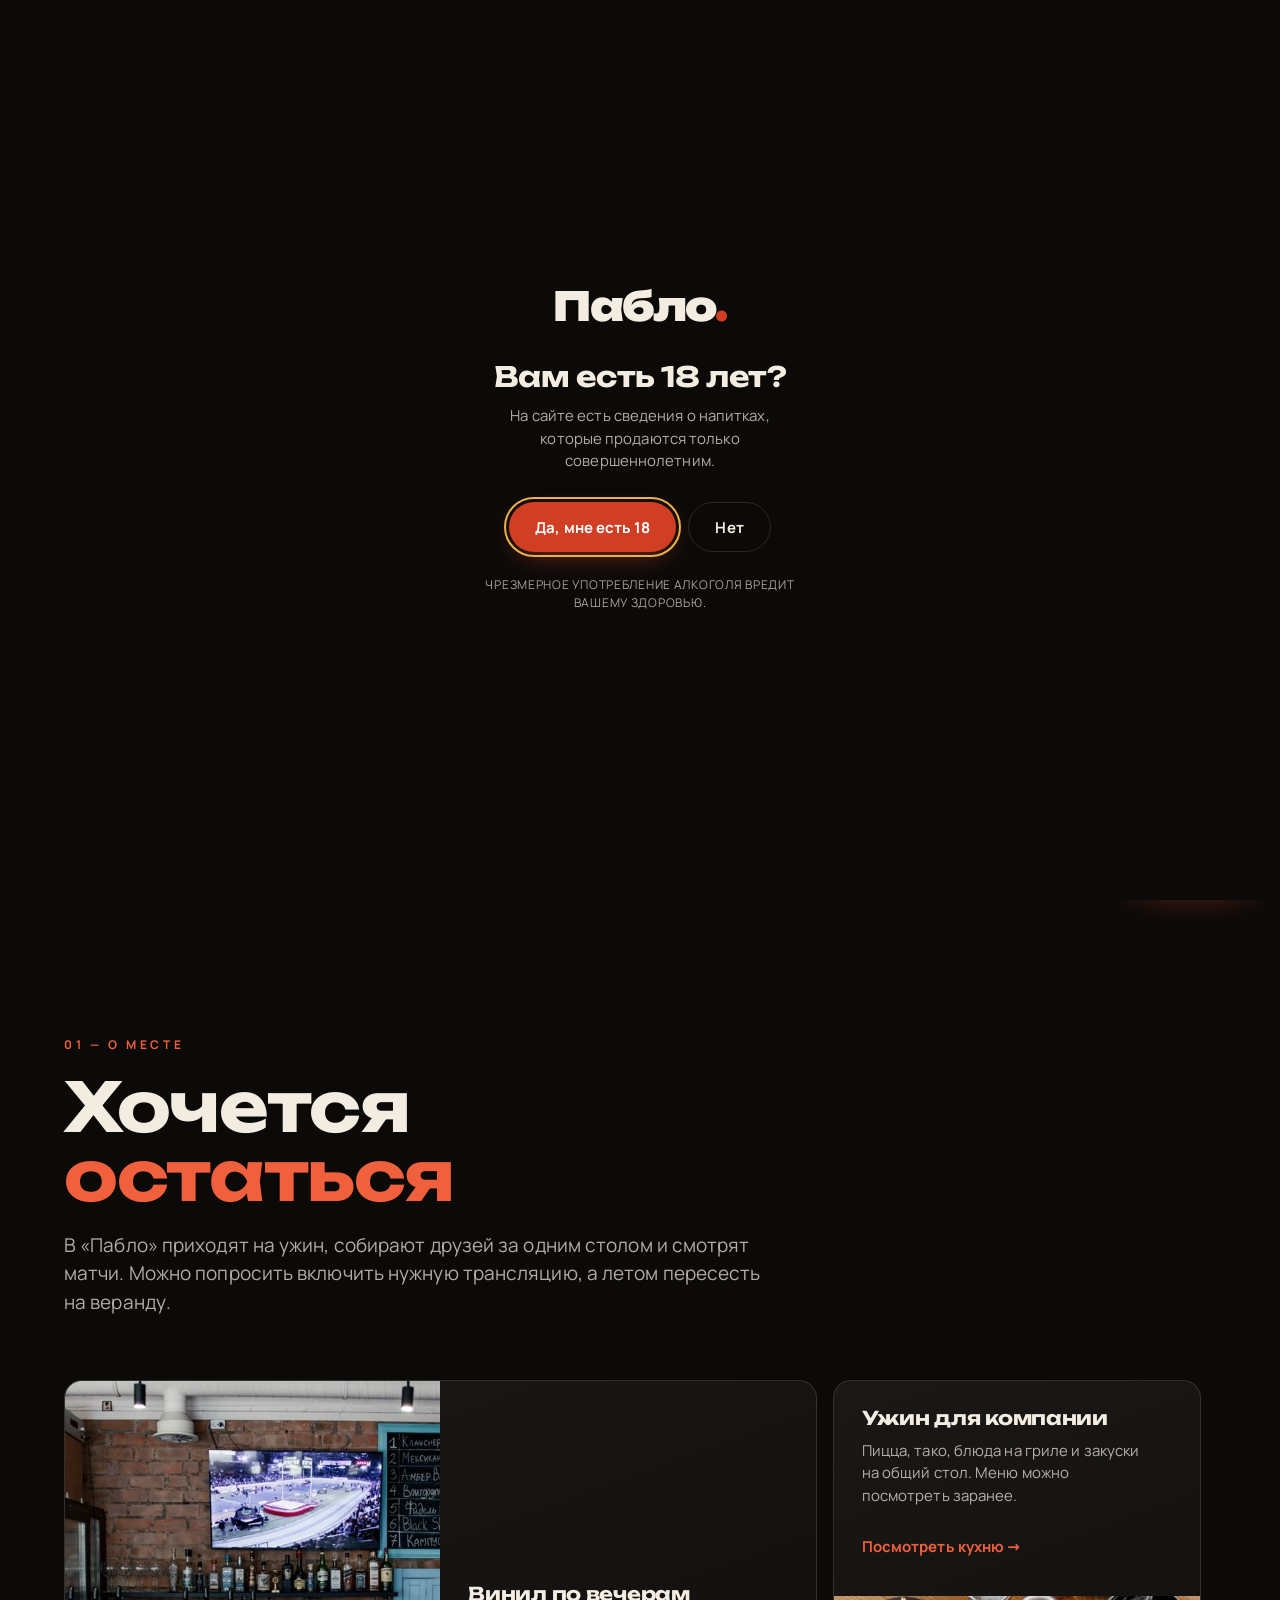
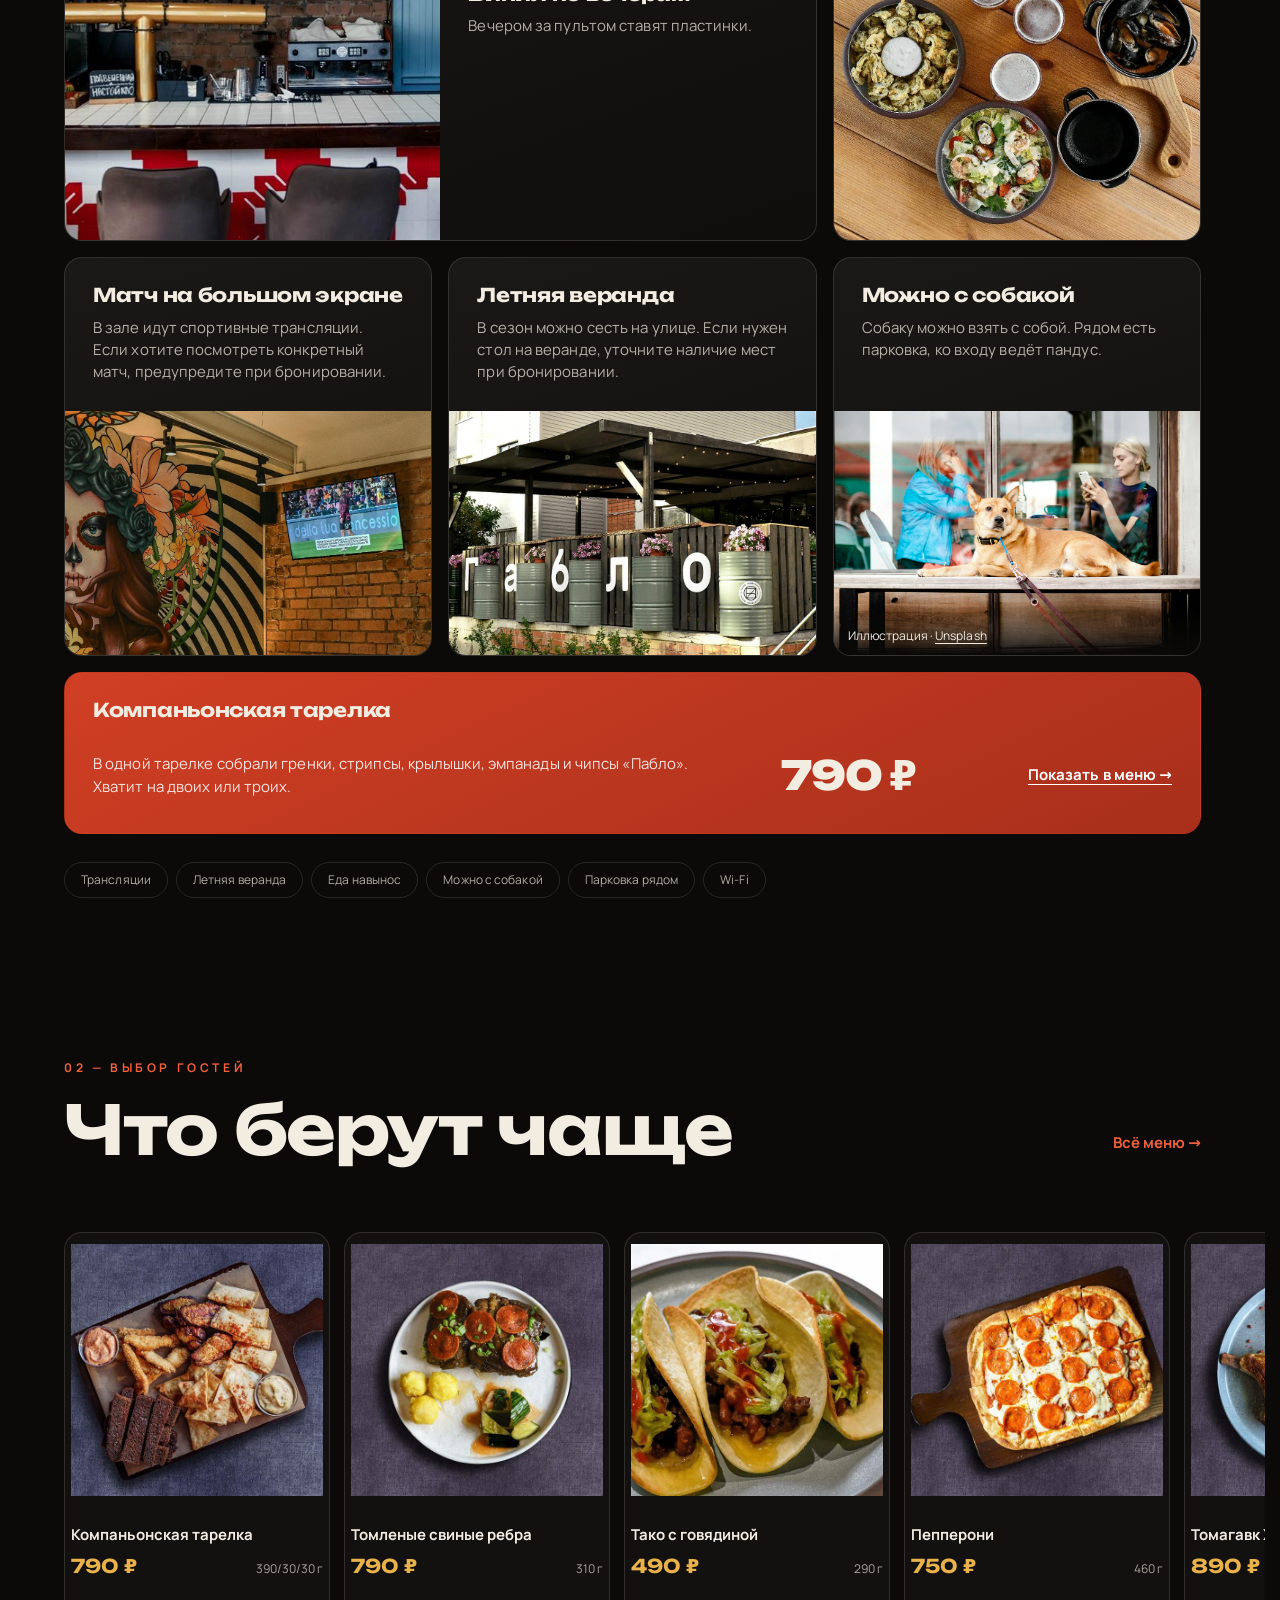
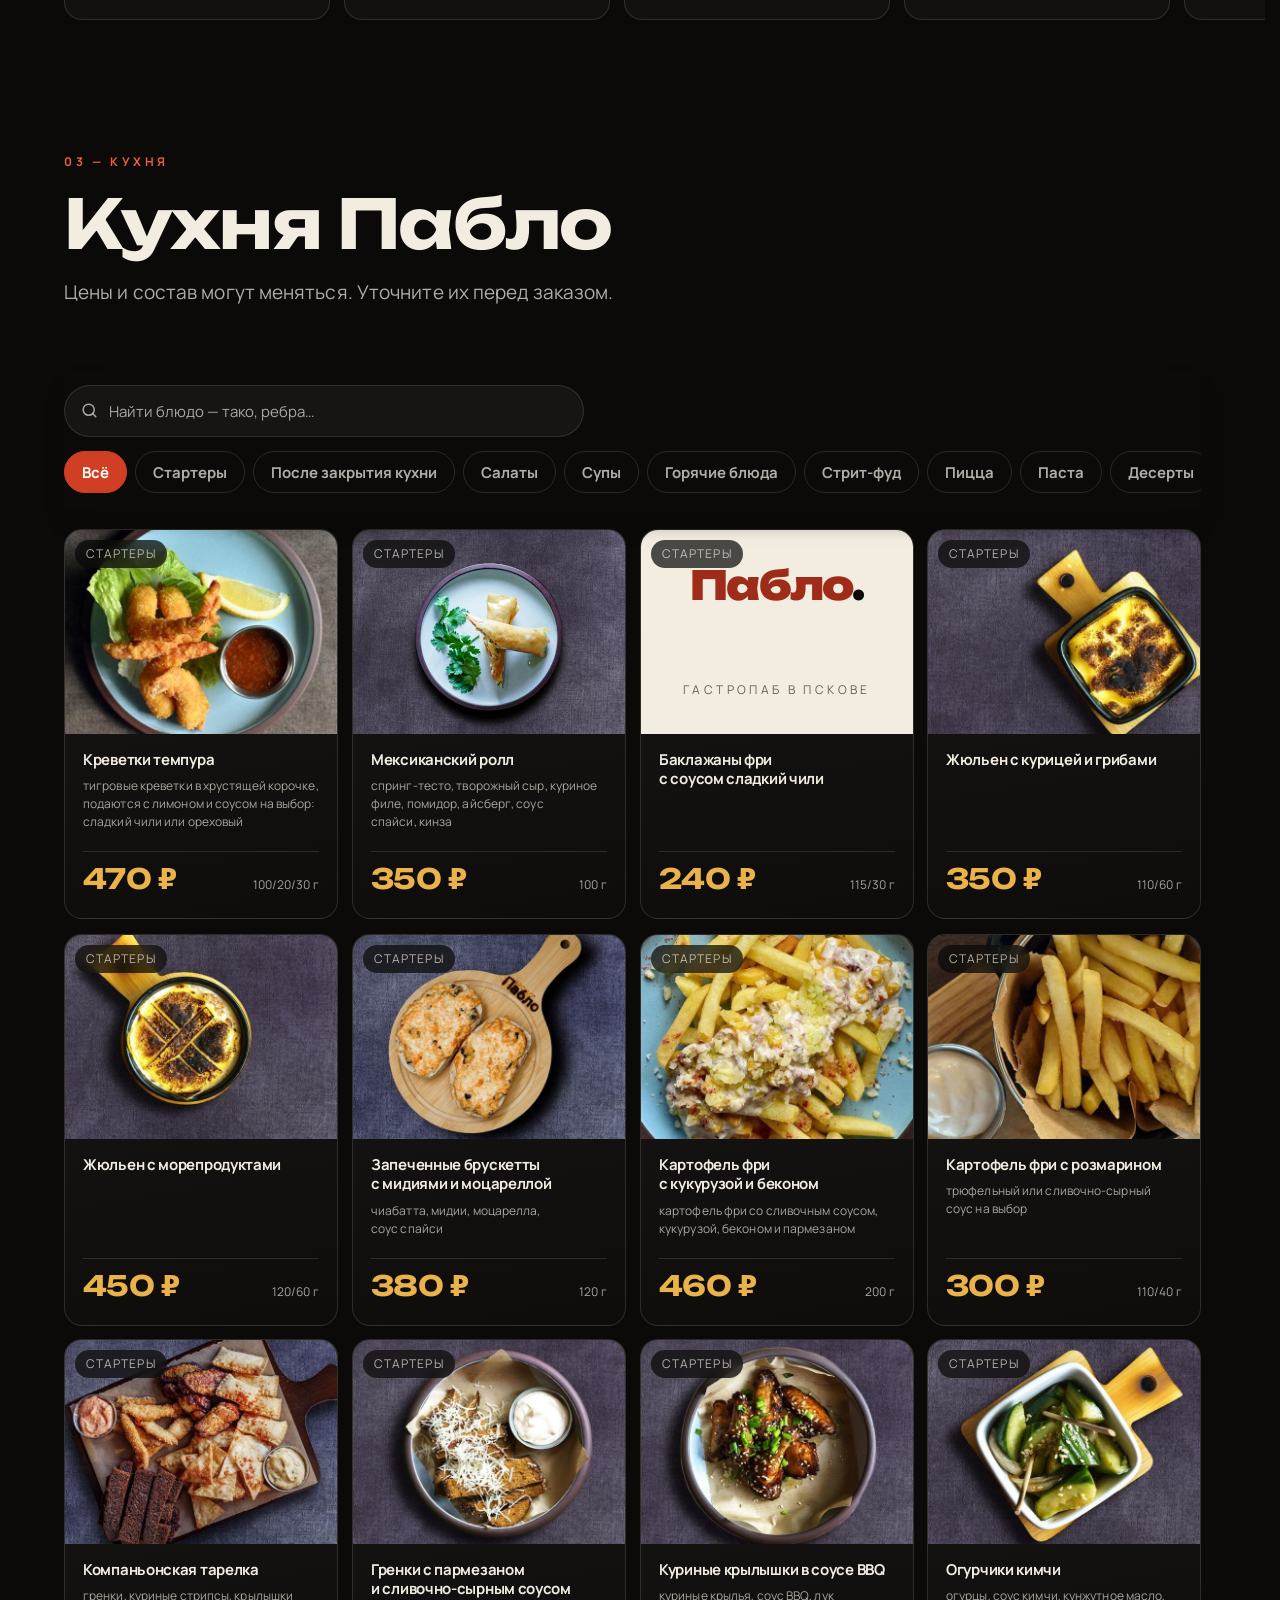
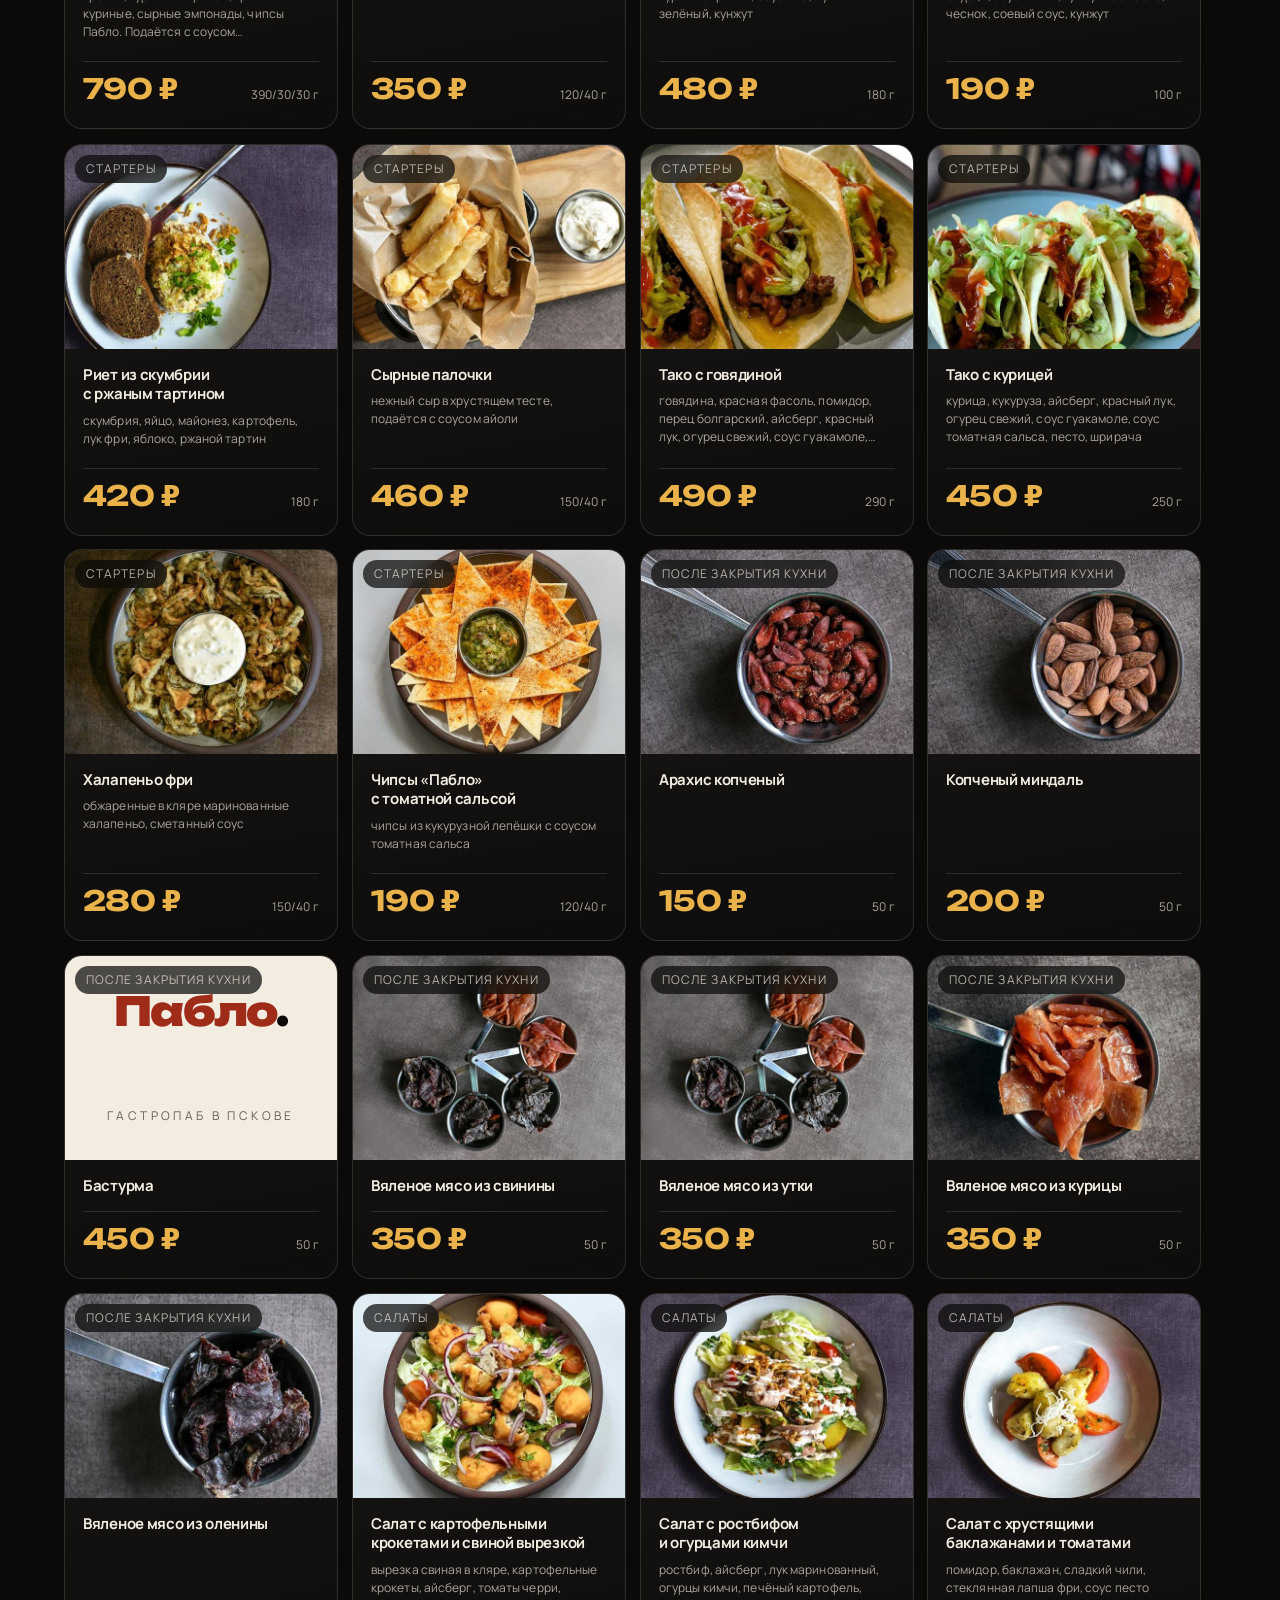
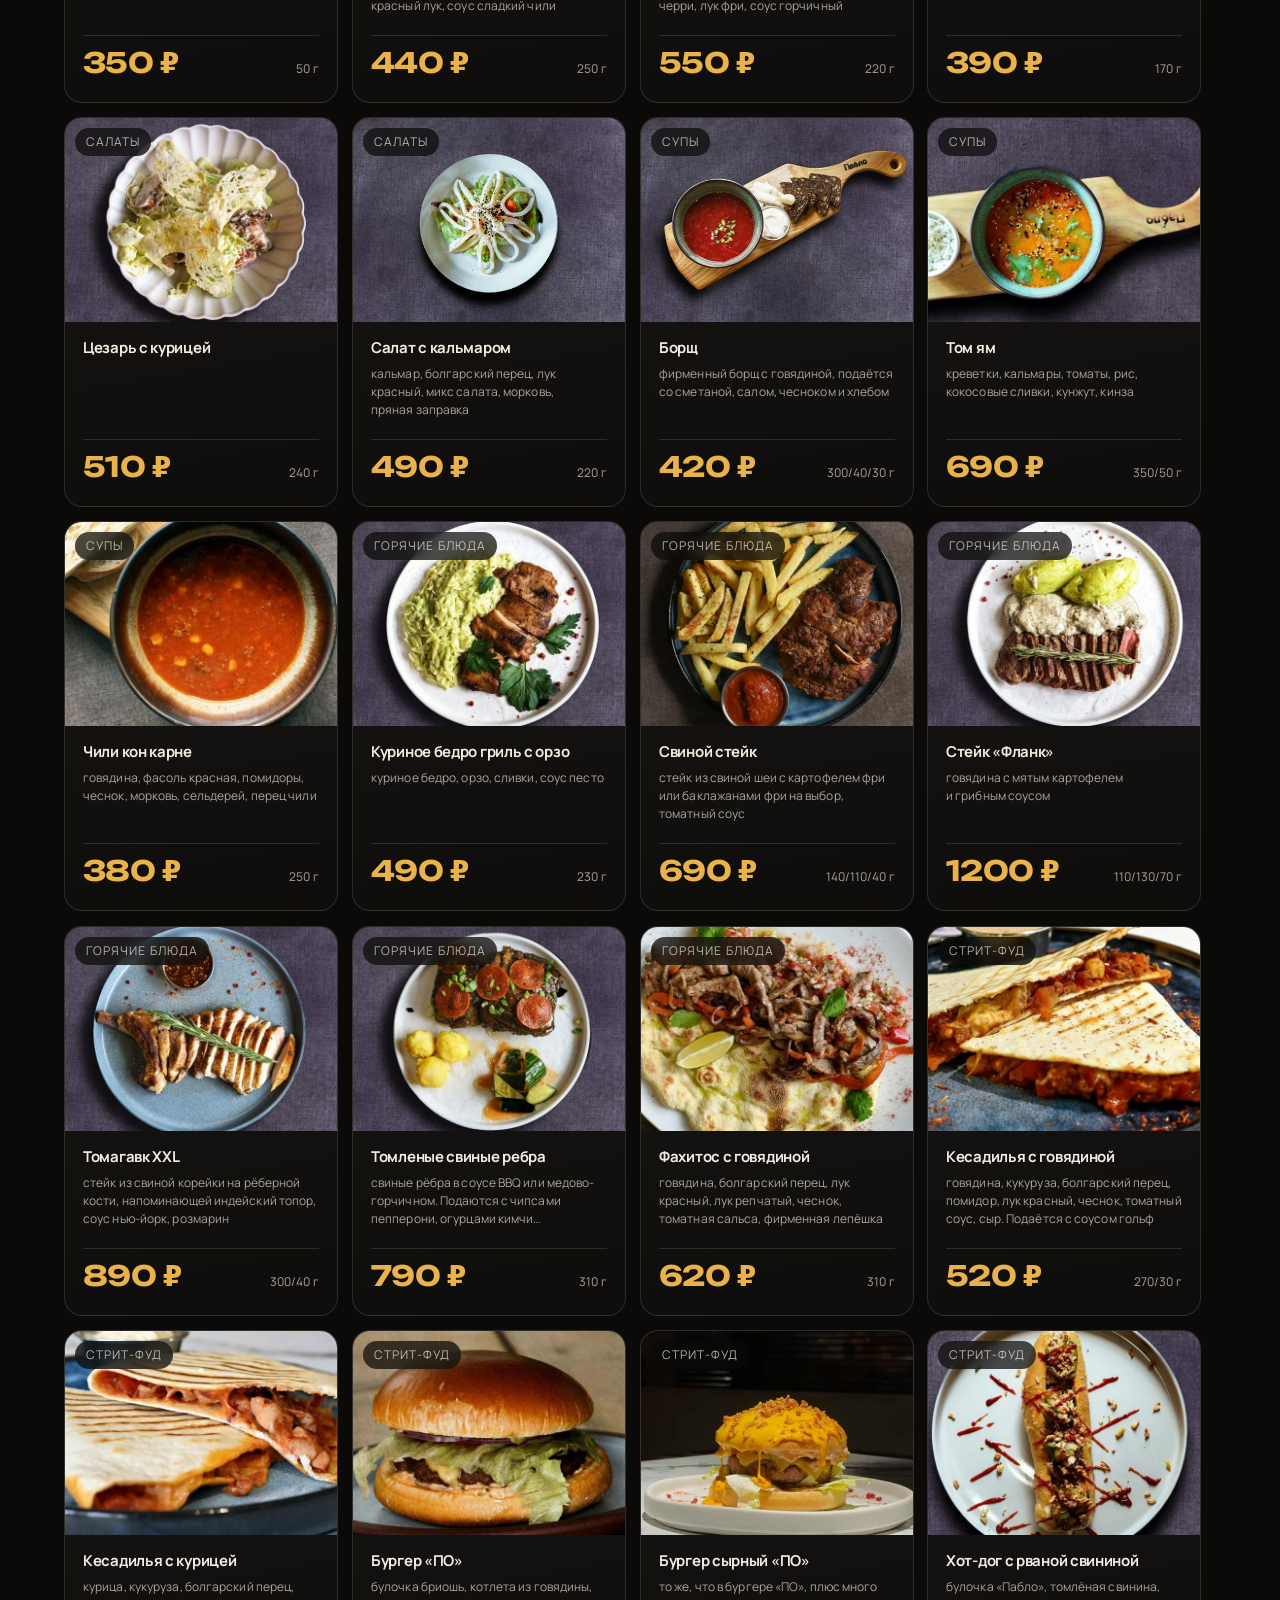
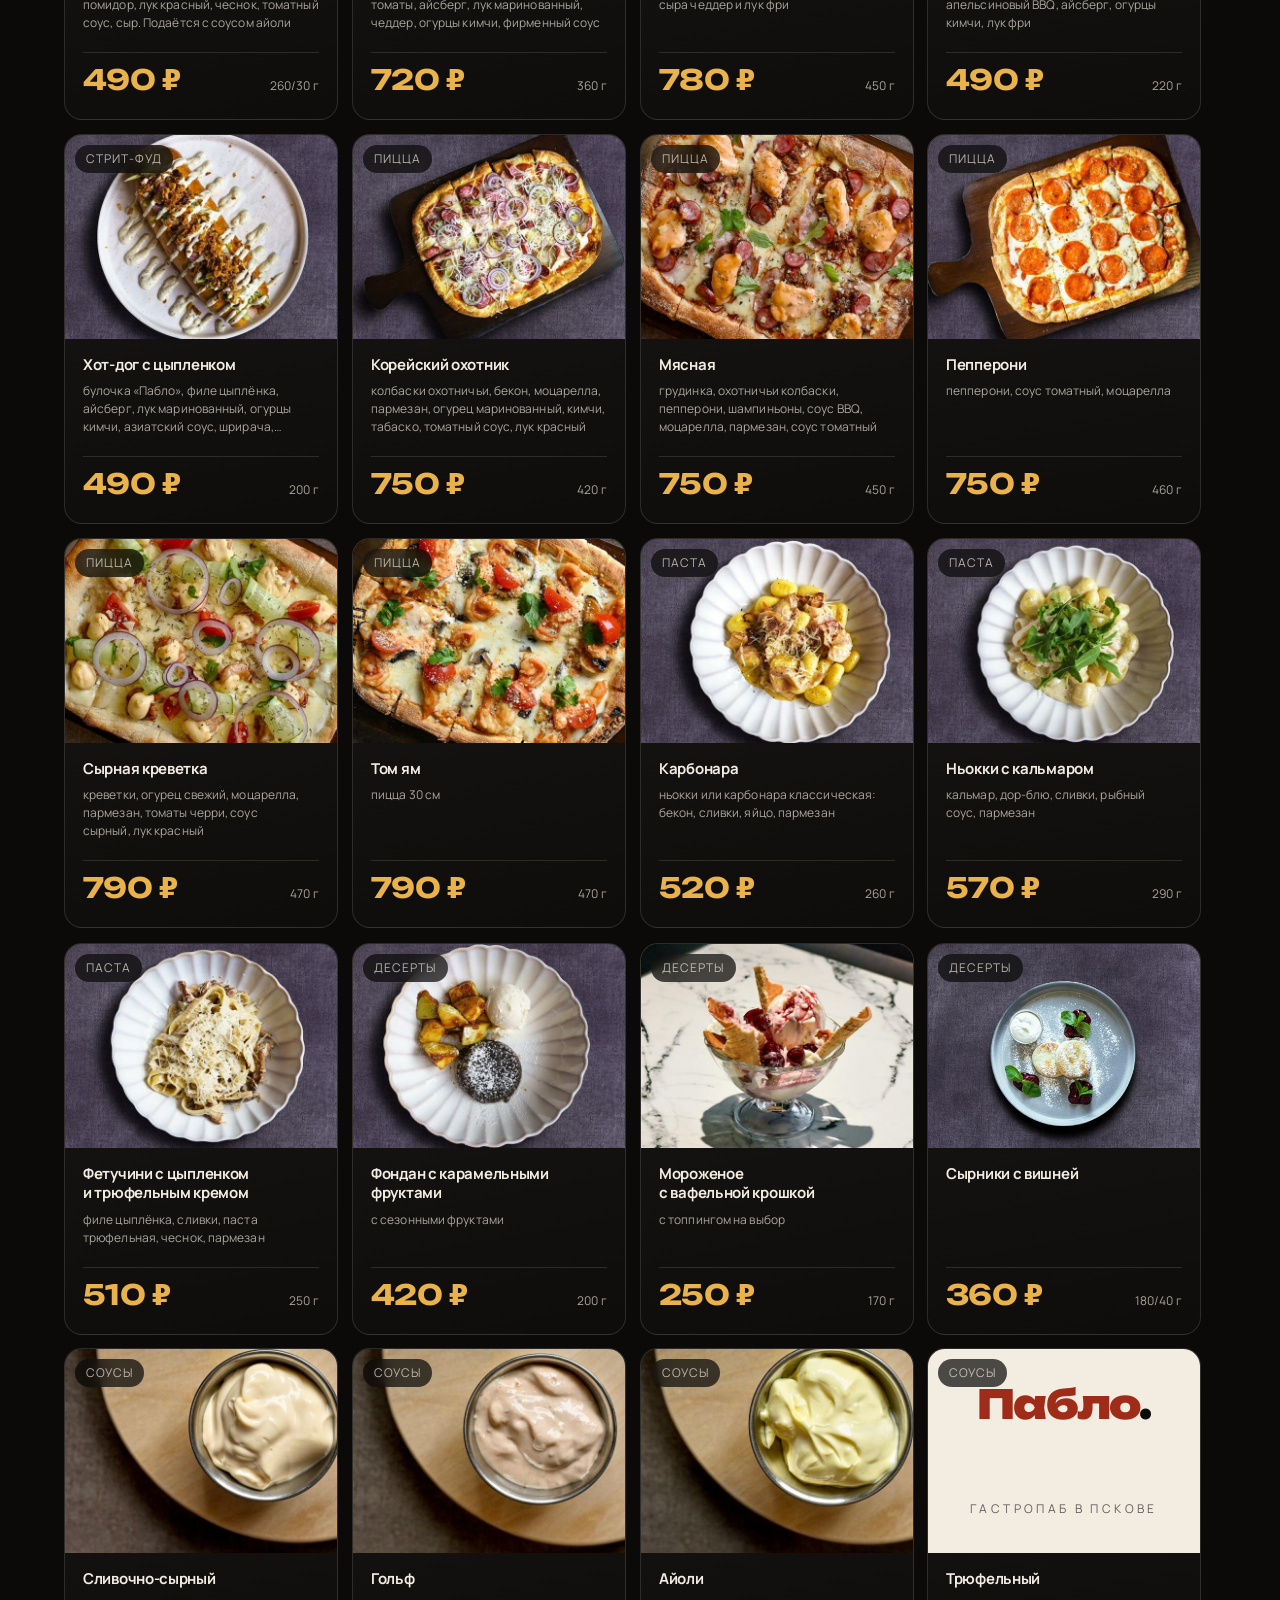
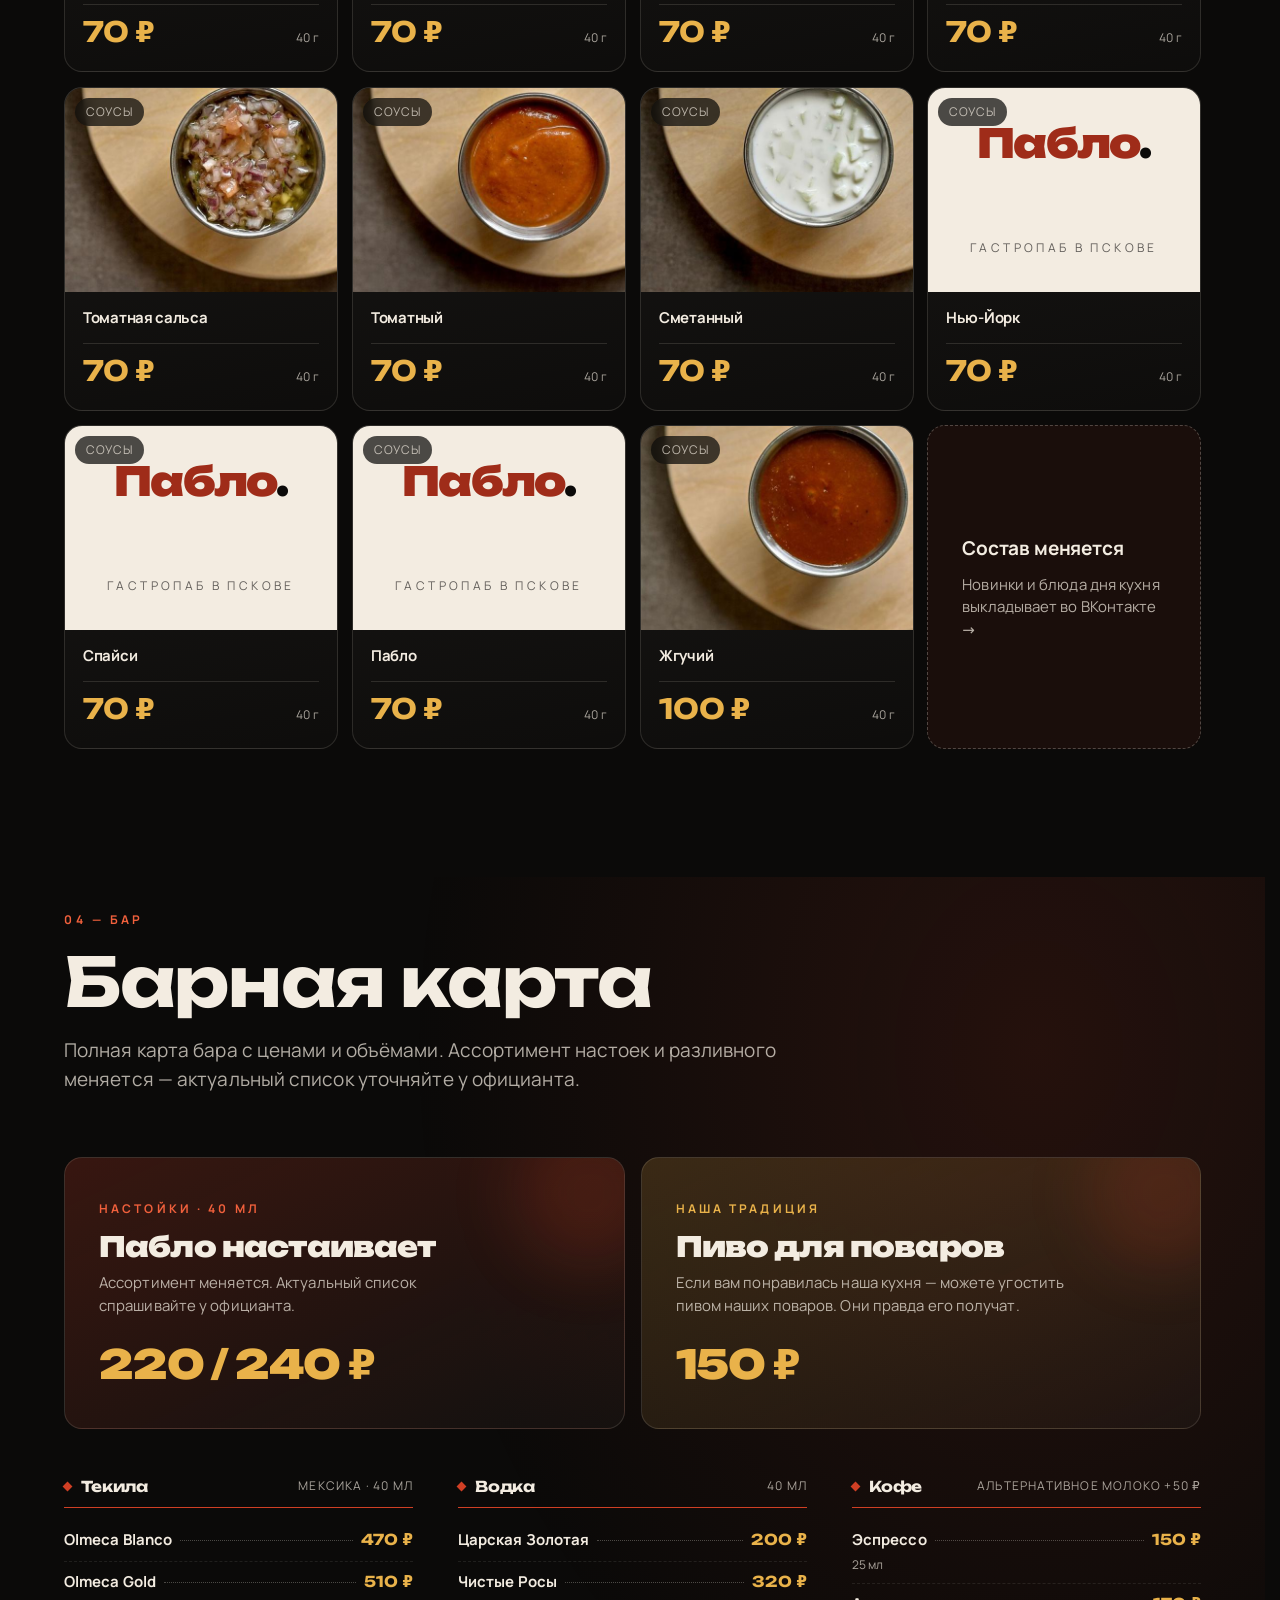
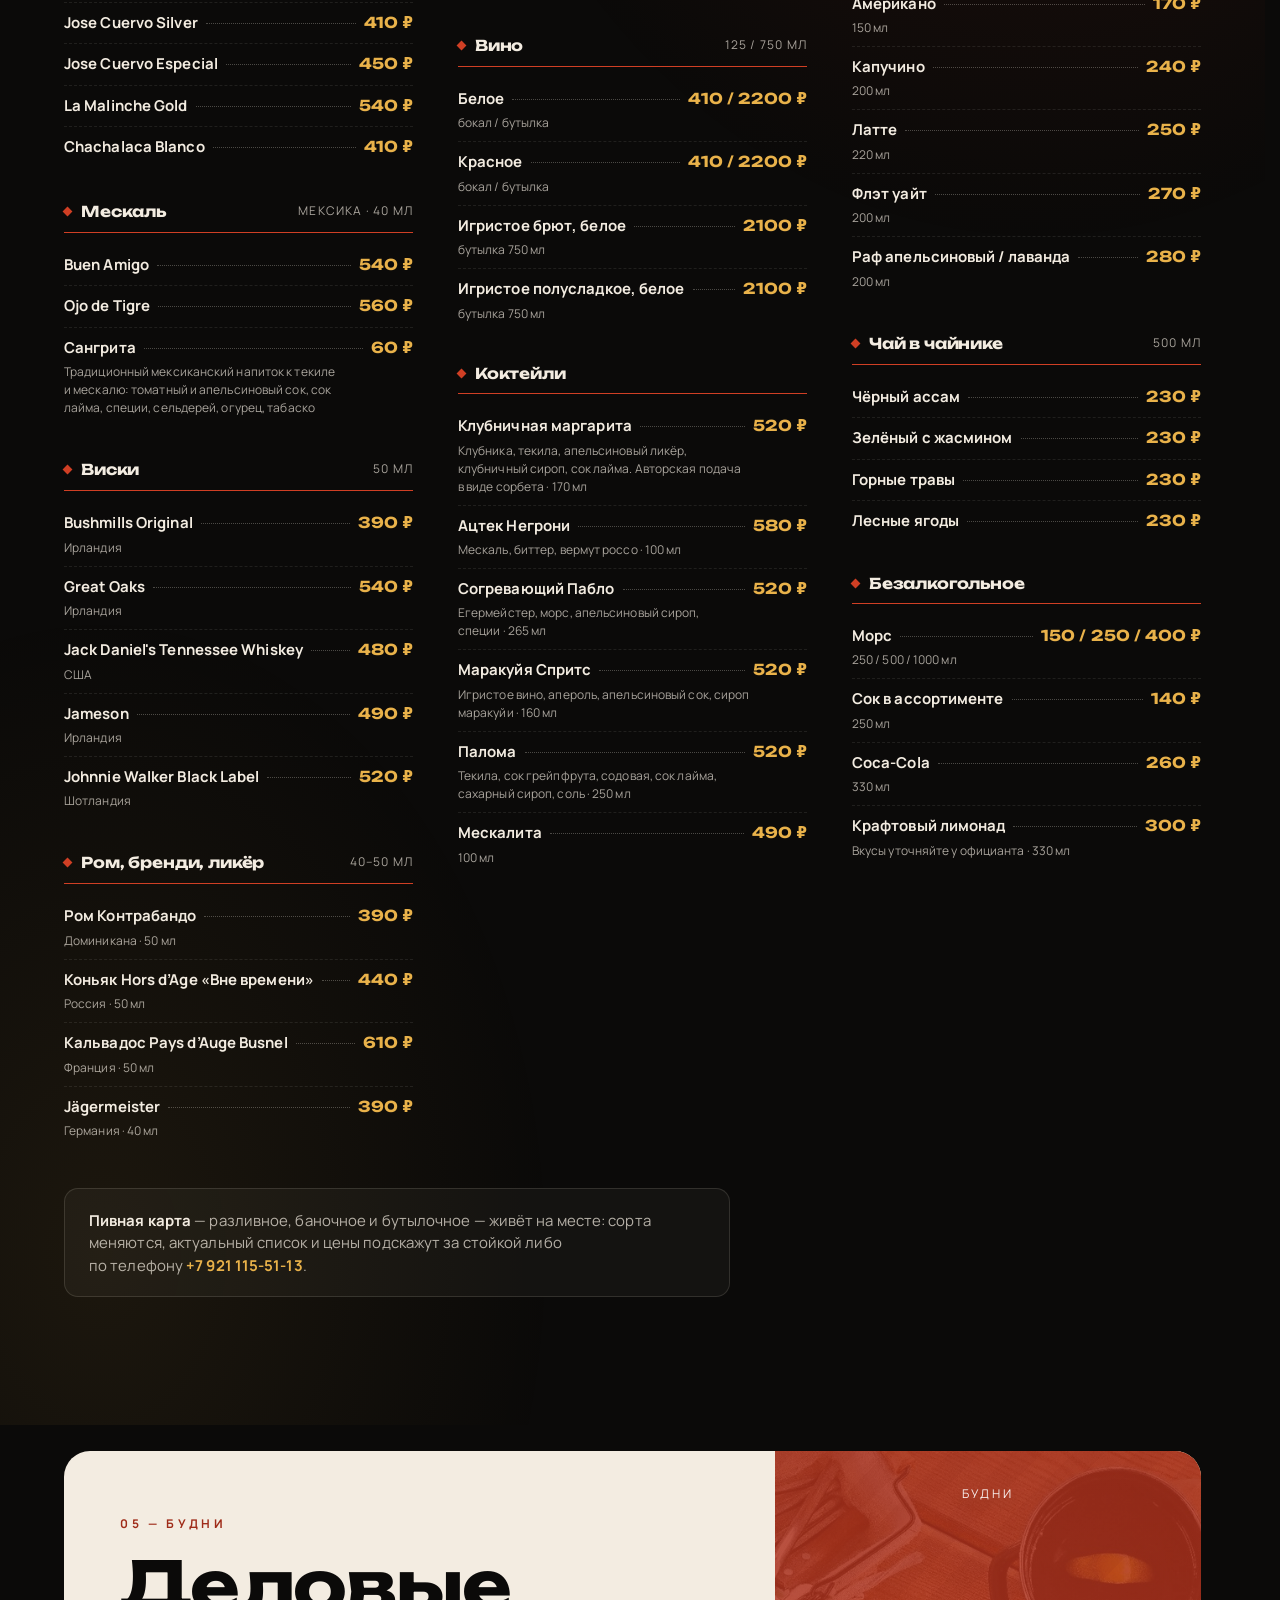
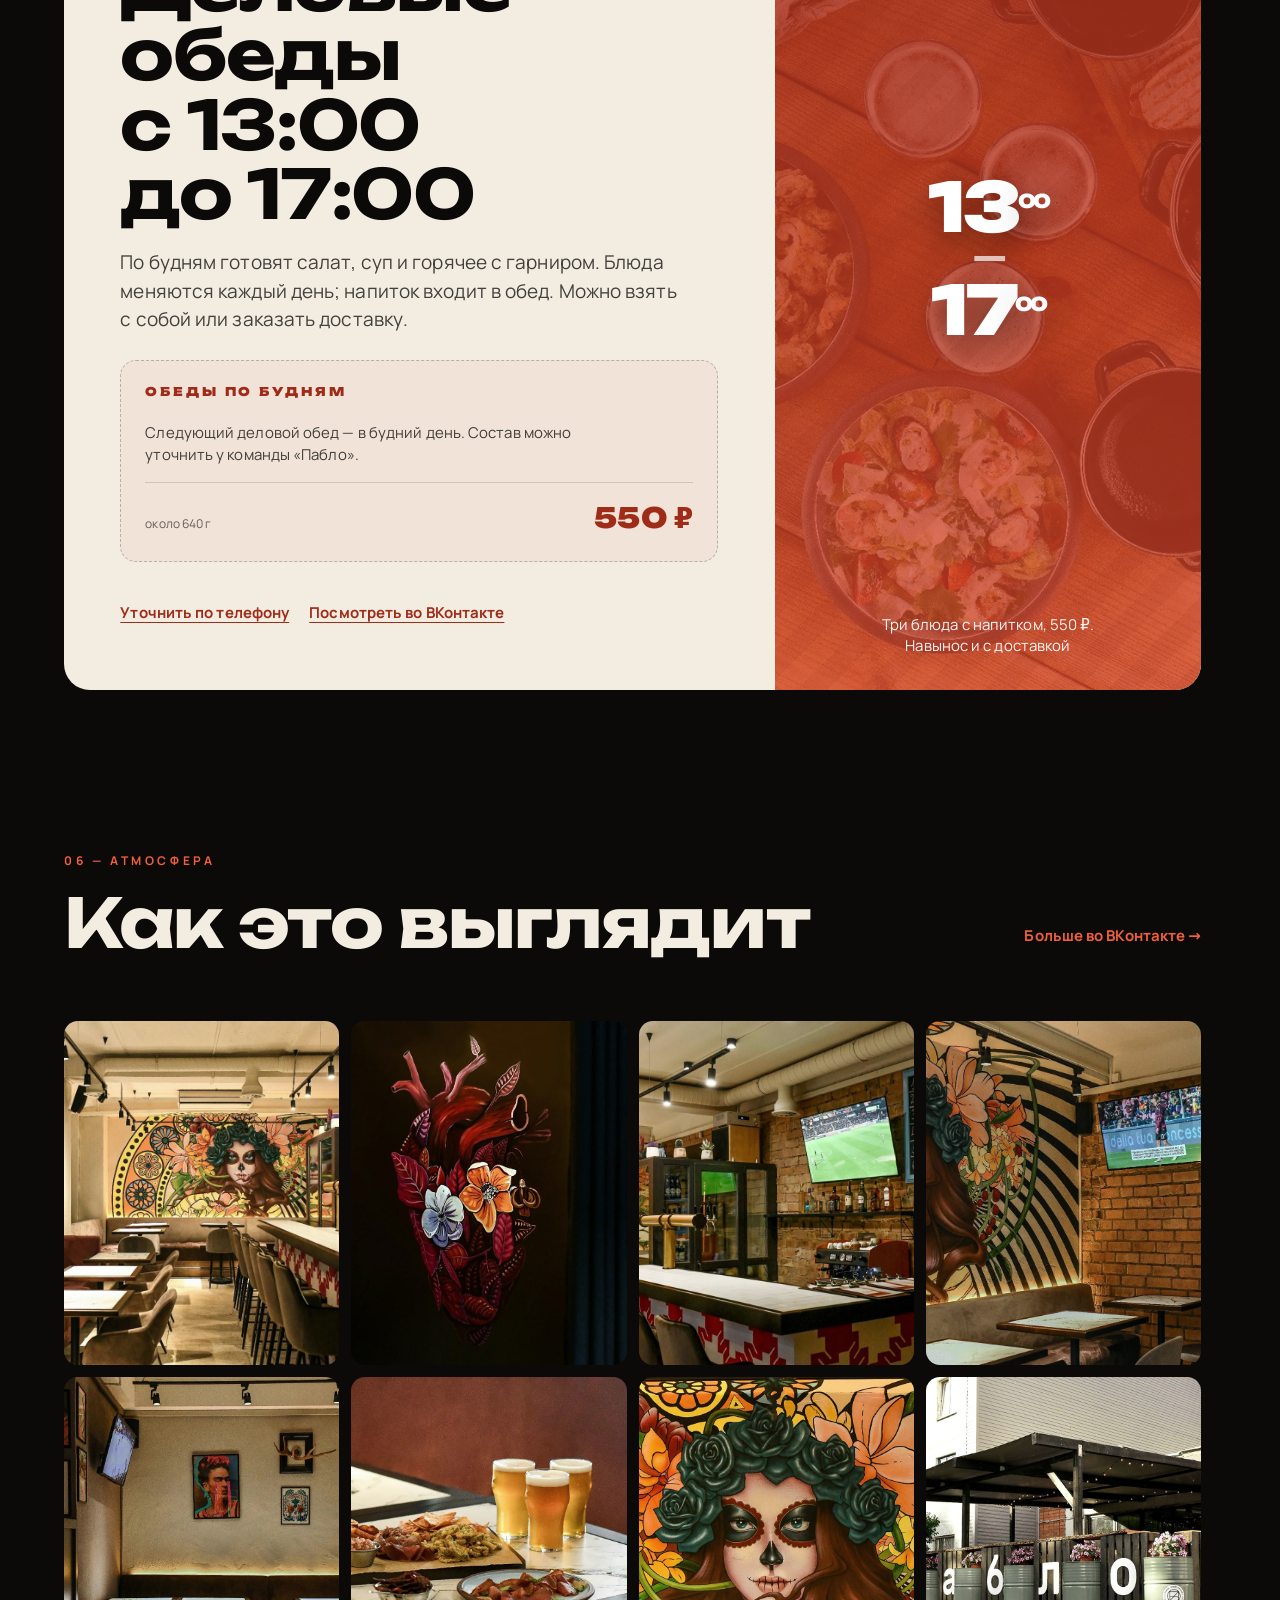
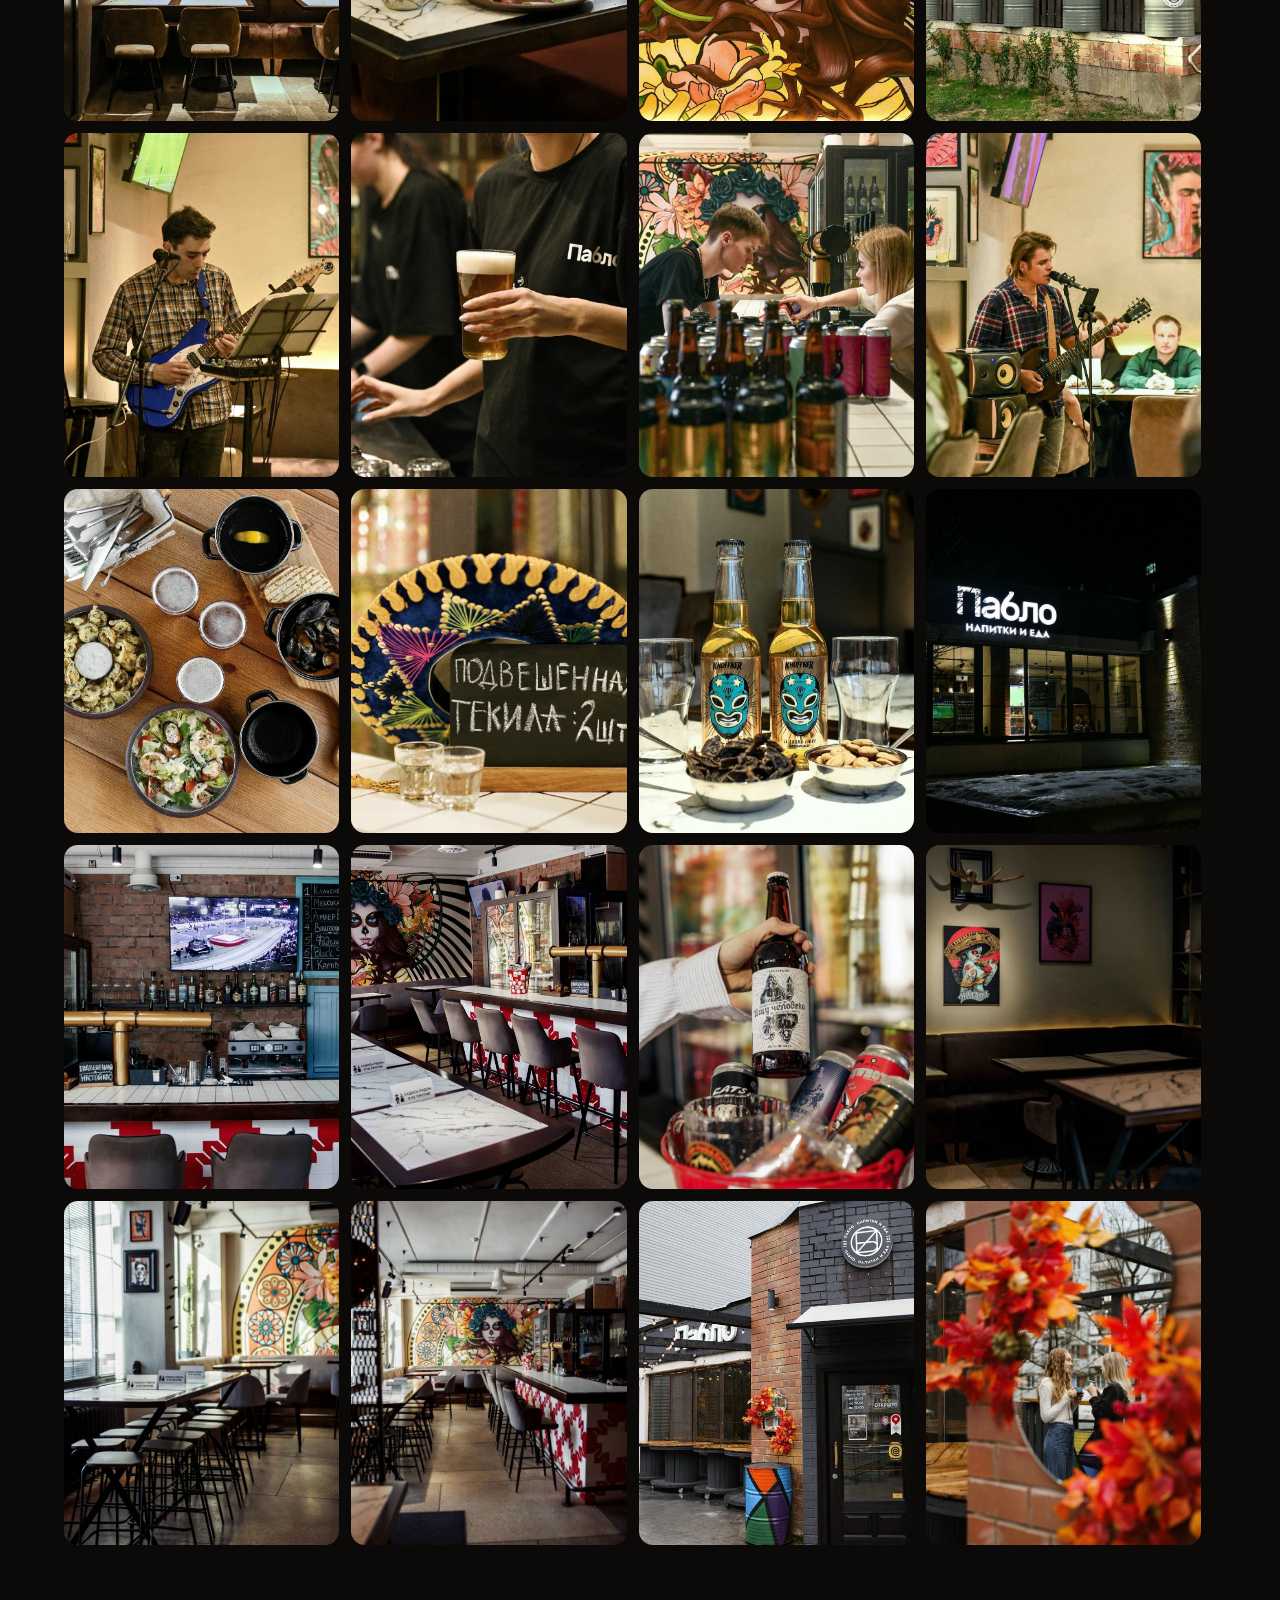
==== commit 31288d5b: "Добавить фотографии в карточки атмосферы" ====
--- a/index.html
+++ b/index.html
@@ -13,7 +13,7 @@
 <link rel="preload" href="assets/fonts/unbounded-cyrillic.woff2?v=3a5ed4d1" as="font" type="font/woff2" crossorigin>
 <link rel="preload" href="assets/fonts/manrope-cyrillic.woff2?v=e58febde" as="font" type="font/woff2" crossorigin>
 <link rel="stylesheet" href="assets/fonts.css?v=40eb0d8f">
-<link rel="stylesheet" href="assets/style.css?v=13b8ad35">
+<link rel="stylesheet" href="assets/style.css?v=9c68209a">
 <link rel="icon" href="data:image/svg+xml,<svg xmlns='http://www.w3.org/2000/svg' viewBox='0 0 32 32'><rect width='32' height='32' rx='7' fill='%23D8452A'/><text x='16' y='23' font-size='20' font-family='sans-serif' font-weight='700' fill='%23F3ECE1' text-anchor='middle'>П</text></svg>">
 </head>
 <body>
@@ -124,25 +124,37 @@
         </div>
       </article>
 
-      <article class="feat__card reveal">
-        <h3>Ужин для компании</h3>
-        <p>Пицца, тако, блюда на гриле и закуски на общий стол. Меню можно посмотреть заранее.</p>
-        <a class="link" href="#menu">Посмотреть кухню →</a>
-      </article>
-
-      <article class="feat__card reveal">
-        <h3>Матч на большом экране</h3>
-        <p>В зале идут спортивные трансляции. Если хотите посмотреть конкретный матч, предупредите при бронировании.</p>
-      </article>
-
-      <article class="feat__card reveal">
-        <h3>Летняя веранда</h3>
-        <p>В сезон можно сесть на улице. Если нужен стол на веранде, уточните наличие мест при бронировании.</p>
-      </article>
-
-      <article class="feat__card reveal">
-        <h3>Можно с собакой</h3>
-        <p>Пса можно взять с собой. Рядом есть парковка, ко входу ведёт пандус.</p>
+      <article class="feat__card feat__card--photo reveal">
+        <div class="feat__copy">
+          <h3>Ужин для компании</h3>
+          <p>Пицца, тако, блюда на гриле и закуски на общий стол. Меню можно посмотреть заранее.</p>
+          <a class="link" href="#menu">Посмотреть кухню →</a>
+        </div>
+        <figure class="feat__media feat__media--dinner"><img loading="lazy" decoding="async" src="img/vk/vk-12.jpg?v=74c842dd" width="1000" height="1000" alt="Блюда «Пабло» на общем столе: салат, мидии и закуски"></figure>
+      </article>
+
+      <article class="feat__card feat__card--photo reveal">
+        <div class="feat__copy">
+          <h3>Матч на большом экране</h3>
+          <p>В зале идут спортивные трансляции. Если хотите посмотреть конкретный матч, предупредите при бронировании.</p>
+        </div>
+        <figure class="feat__media feat__media--match"><img loading="lazy" decoding="async" src="img/vk/vk-03.jpg?v=a0146806" width="1000" height="937" alt="Спортивная трансляция на экране в зале «Пабло»"></figure>
+      </article>
+
+      <article class="feat__card feat__card--photo reveal">
+        <div class="feat__copy">
+          <h3>Летняя веранда</h3>
+          <p>В сезон можно сесть на улице. Если нужен стол на веранде, уточните наличие мест при бронировании.</p>
+        </div>
+        <figure class="feat__media feat__media--veranda"><img loading="lazy" decoding="async" src="img/vk/vk-07.jpg?v=32e0f9e3" width="1000" height="1000" alt="Летняя веранда «Пабло» с навесом, гирляндой и цветами"></figure>
+      </article>
+
+      <article class="feat__card feat__card--photo reveal">
+        <div class="feat__copy">
+          <h3>Можно с собакой</h3>
+          <p>Собаку можно взять с собой. Рядом есть парковка, ко входу ведёт пандус.</p>
+        </div>
+        <figure class="feat__media"><img loading="lazy" decoding="async" src="img/dog-friendly.jpg?v=3a197bee" width="1200" height="800" alt="Собака на поводке отдыхает на скамье у кафе"><figcaption class="feat__credit">Иллюстрация · <a href="https://unsplash.com/photos/short-coated-brown-dog-on-table-QHI4_13y9Tk" target="_blank" rel="noopener noreferrer">Unsplash</a></figcaption></figure>
       </article>
 
       <article class="feat__card feat__card--accent reveal">
--- a/assets/style.css
+++ b/assets/style.css
@@ -275,6 +275,17 @@
 .feat__img img{width:100%;height:100%;min-height:240px;object-fit:cover;transition:transform .8s var(--ease)}
 .feat__card--wide:hover .feat__img img{transform:scale(1.06)}
 .feat__body{padding:28px;display:flex;flex-direction:column;justify-content:center}
+.feat__card--photo{padding:0;display:flex;flex-direction:column}
+.feat__copy{padding:28px}
+.feat__copy .link{margin-top:18px}
+.feat__media{position:relative;margin:0;margin-top:auto;aspect-ratio:3/2;overflow:hidden;flex:none}
+.feat__media img{display:block;width:100%;height:100%;object-fit:cover;transition:transform .8s var(--ease)}
+.feat__media--dinner img{object-position:50% 100%}
+.feat__media--match img{object-position:70% 0}
+.feat__media--veranda img{object-position:50% 42%}
+.feat__card--photo:hover .feat__media img{transform:scale(1.03)}
+.feat__credit{position:absolute;inset:auto 0 0;padding:22px 14px 10px;background:linear-gradient(transparent,rgba(11,10,9,.9));color:var(--paper);font-size:var(--p1)}
+.feat__credit a{color:inherit;text-decoration:underline;text-underline-offset:3px}
 .feat__card--accent{background:linear-gradient(155deg,var(--red),#A82F1B);border-color:transparent}
 .feat__card--accent p{color:rgba(255,255,255,.86)}
 .feat__card--accent .link{color:#fff;text-decoration:underline;text-underline-offset:4px}
@@ -641,6 +652,8 @@
   .dish__d{display:none}
   .dish__p{font-size:var(--p3)}
   .rev__card,.cont__card,.feat__card{padding:22px}
+  .feat__card--photo{padding:0}
+  .feat__copy{padding:22px}
 }
 /* На 320 px колонка карточки — 101 px, и одно слово («морепродуктами», 115 px)
    уже её. Ниже 360 px меню идёт одной колонкой: кадр крупнее, название целиком. */
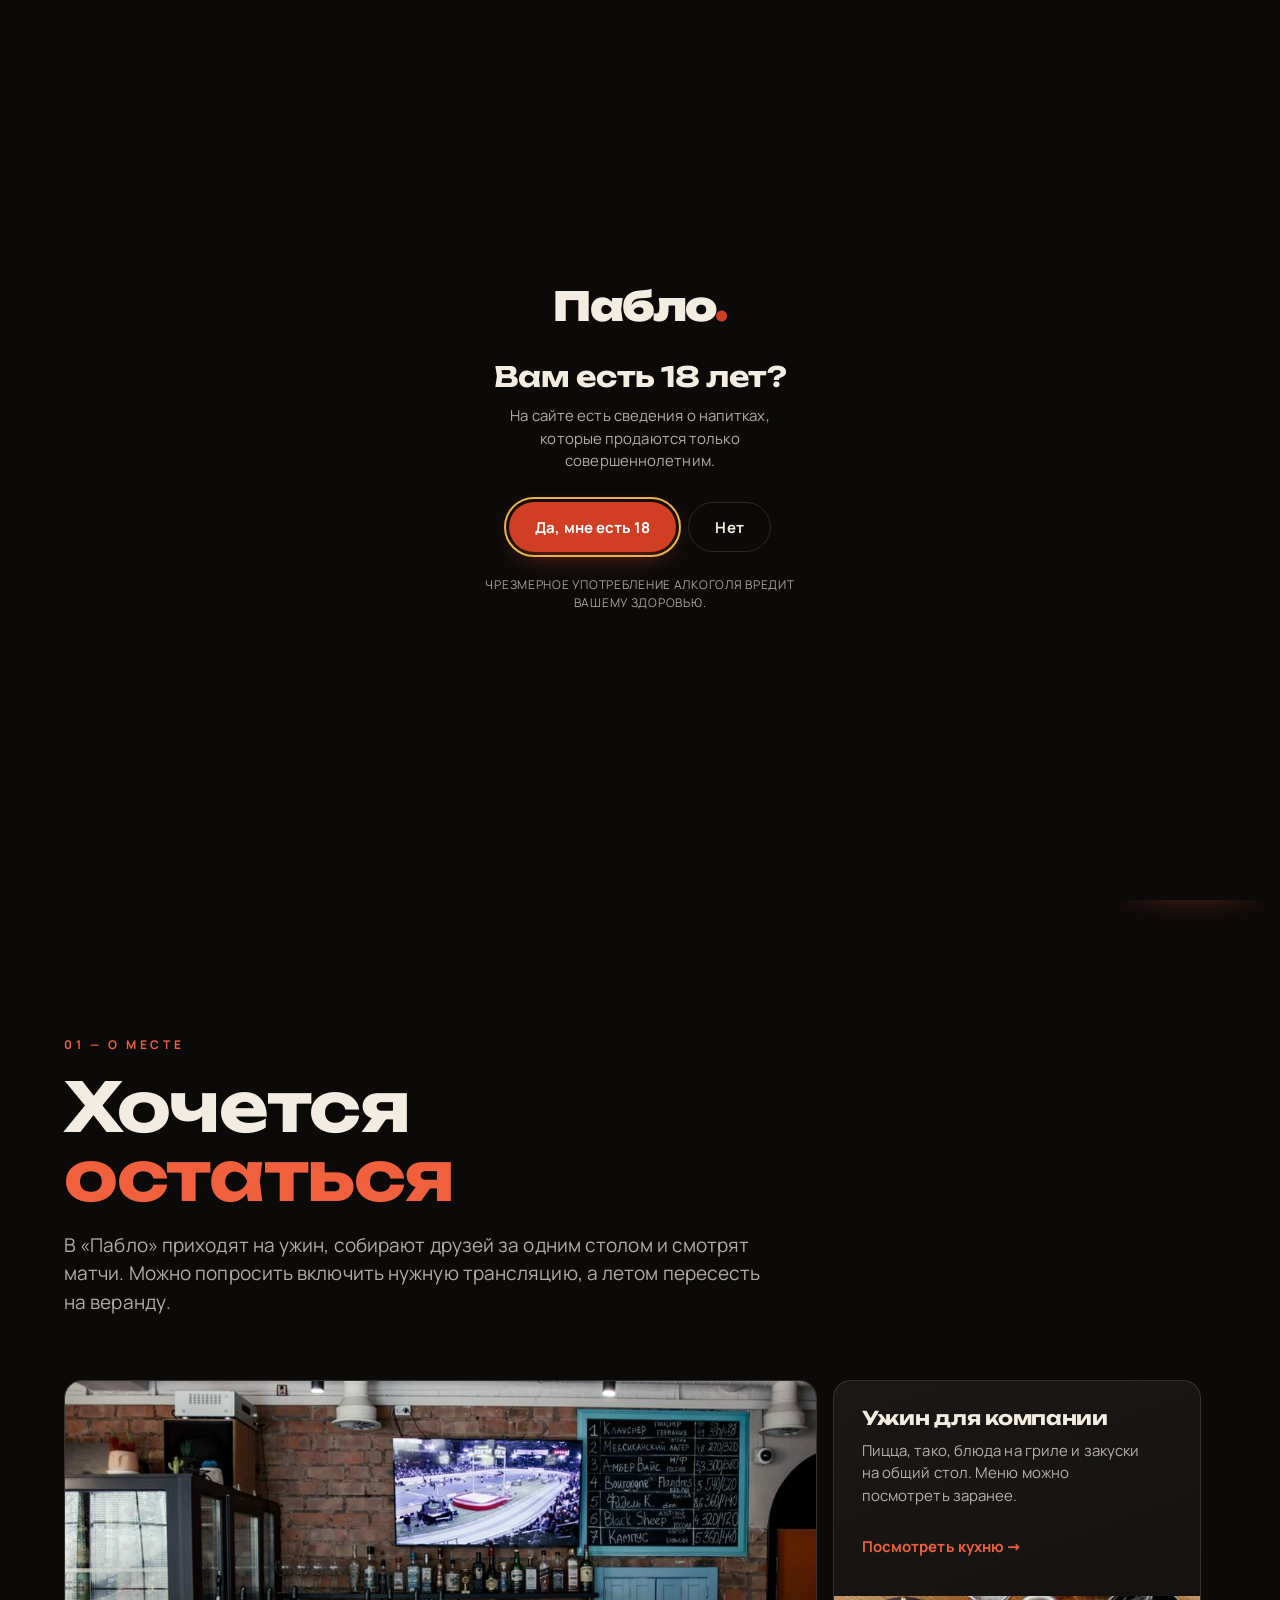
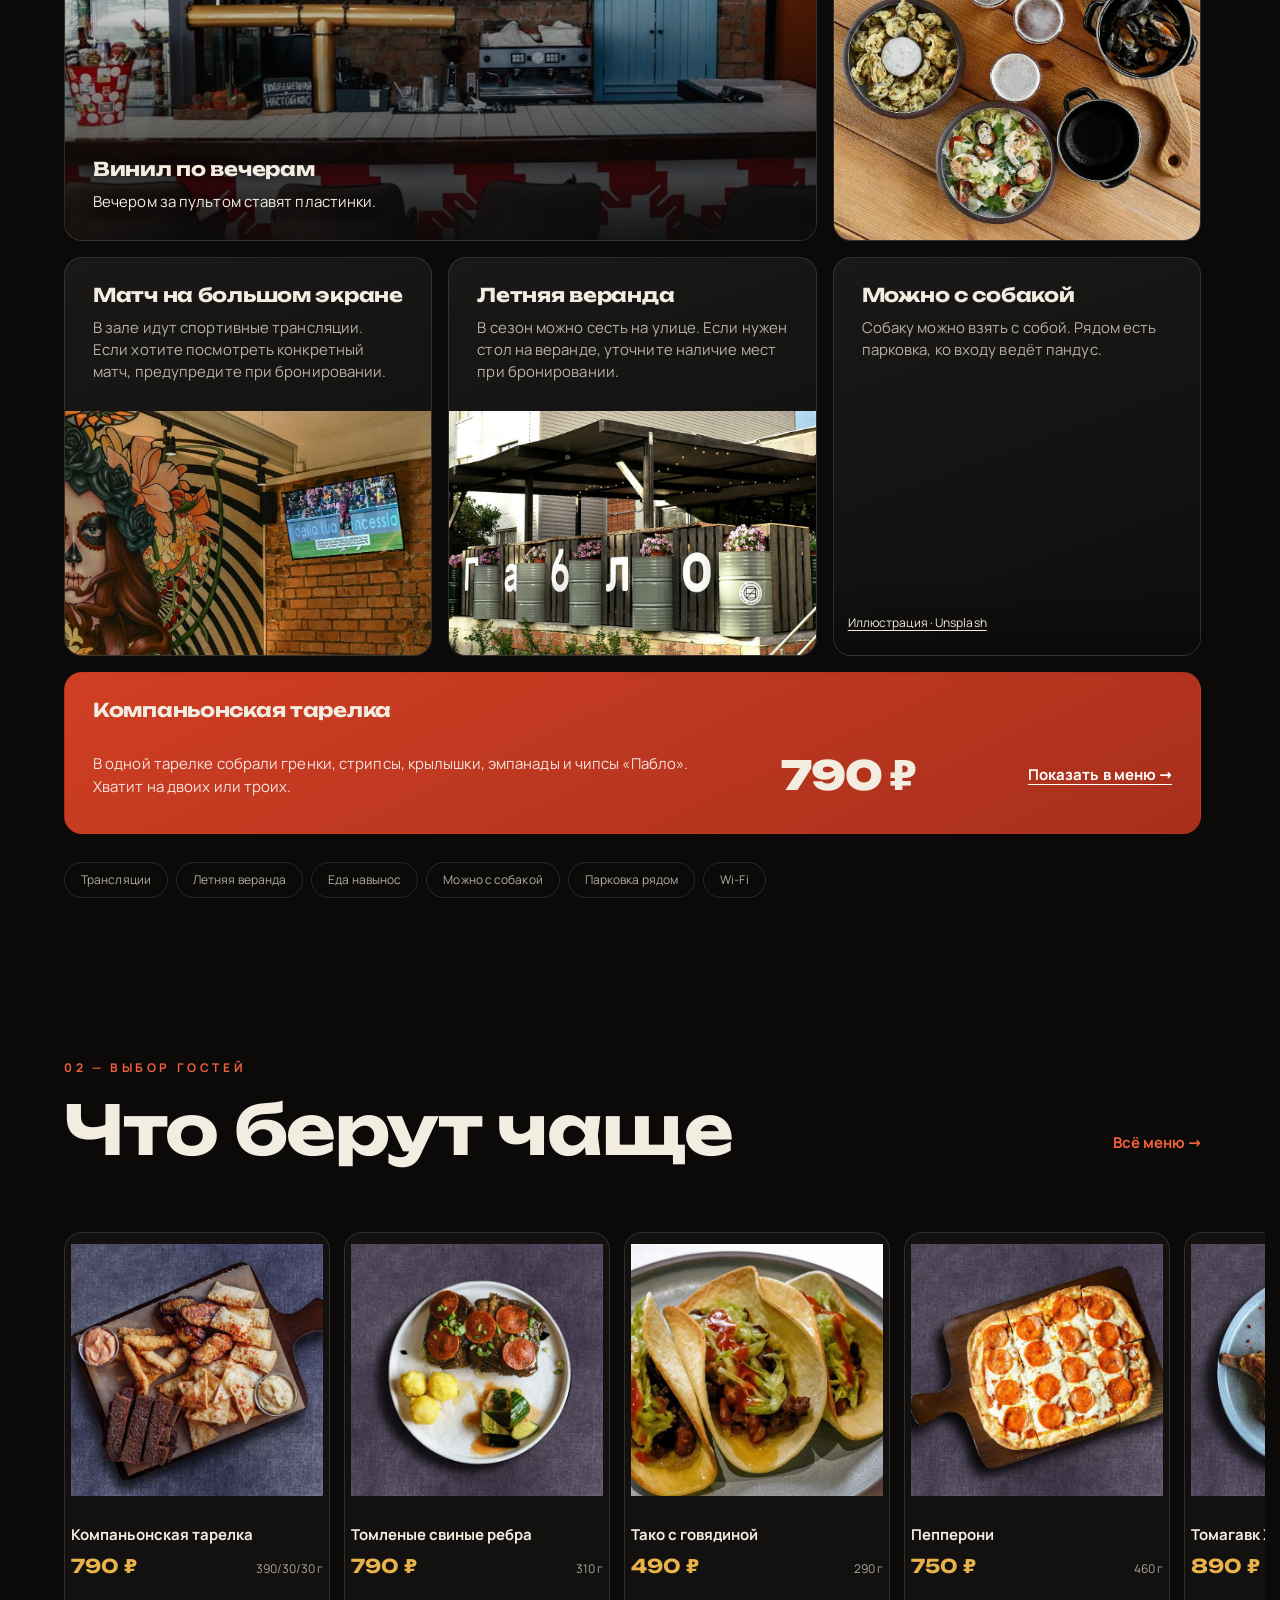
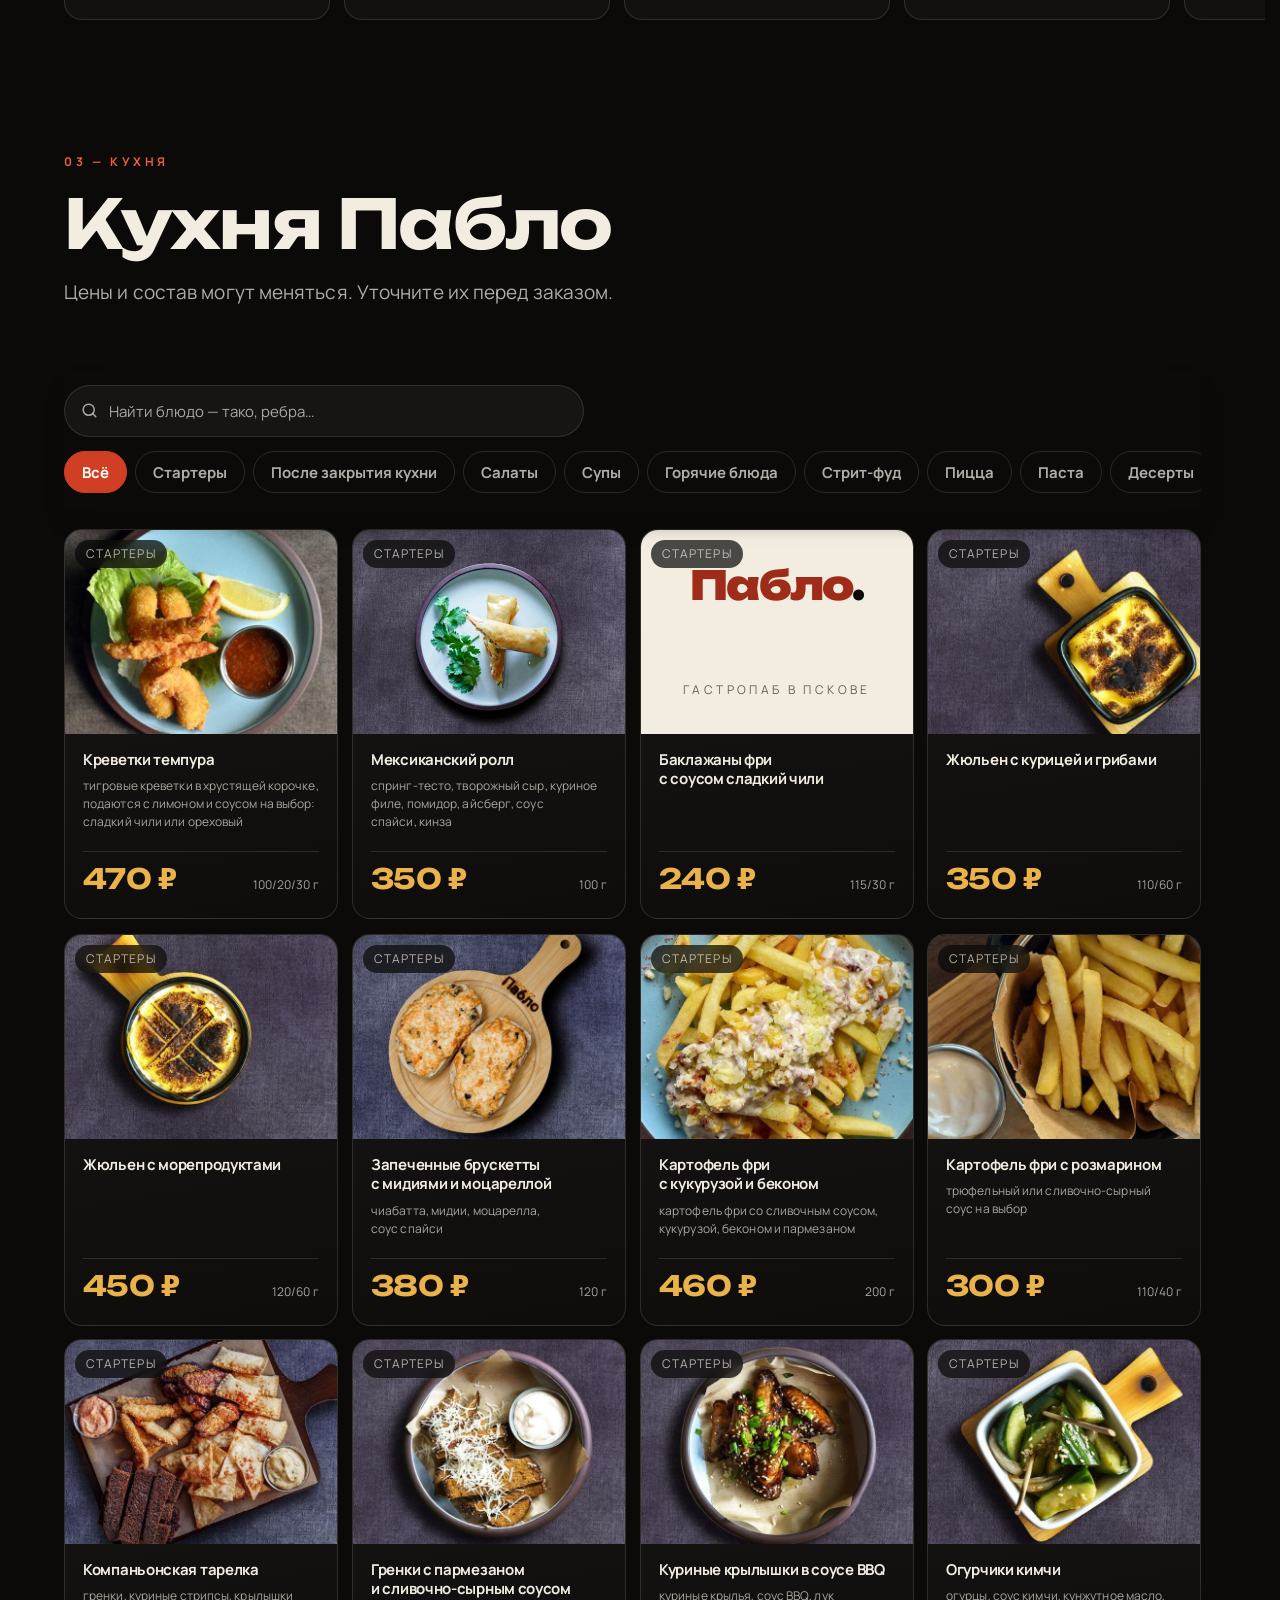
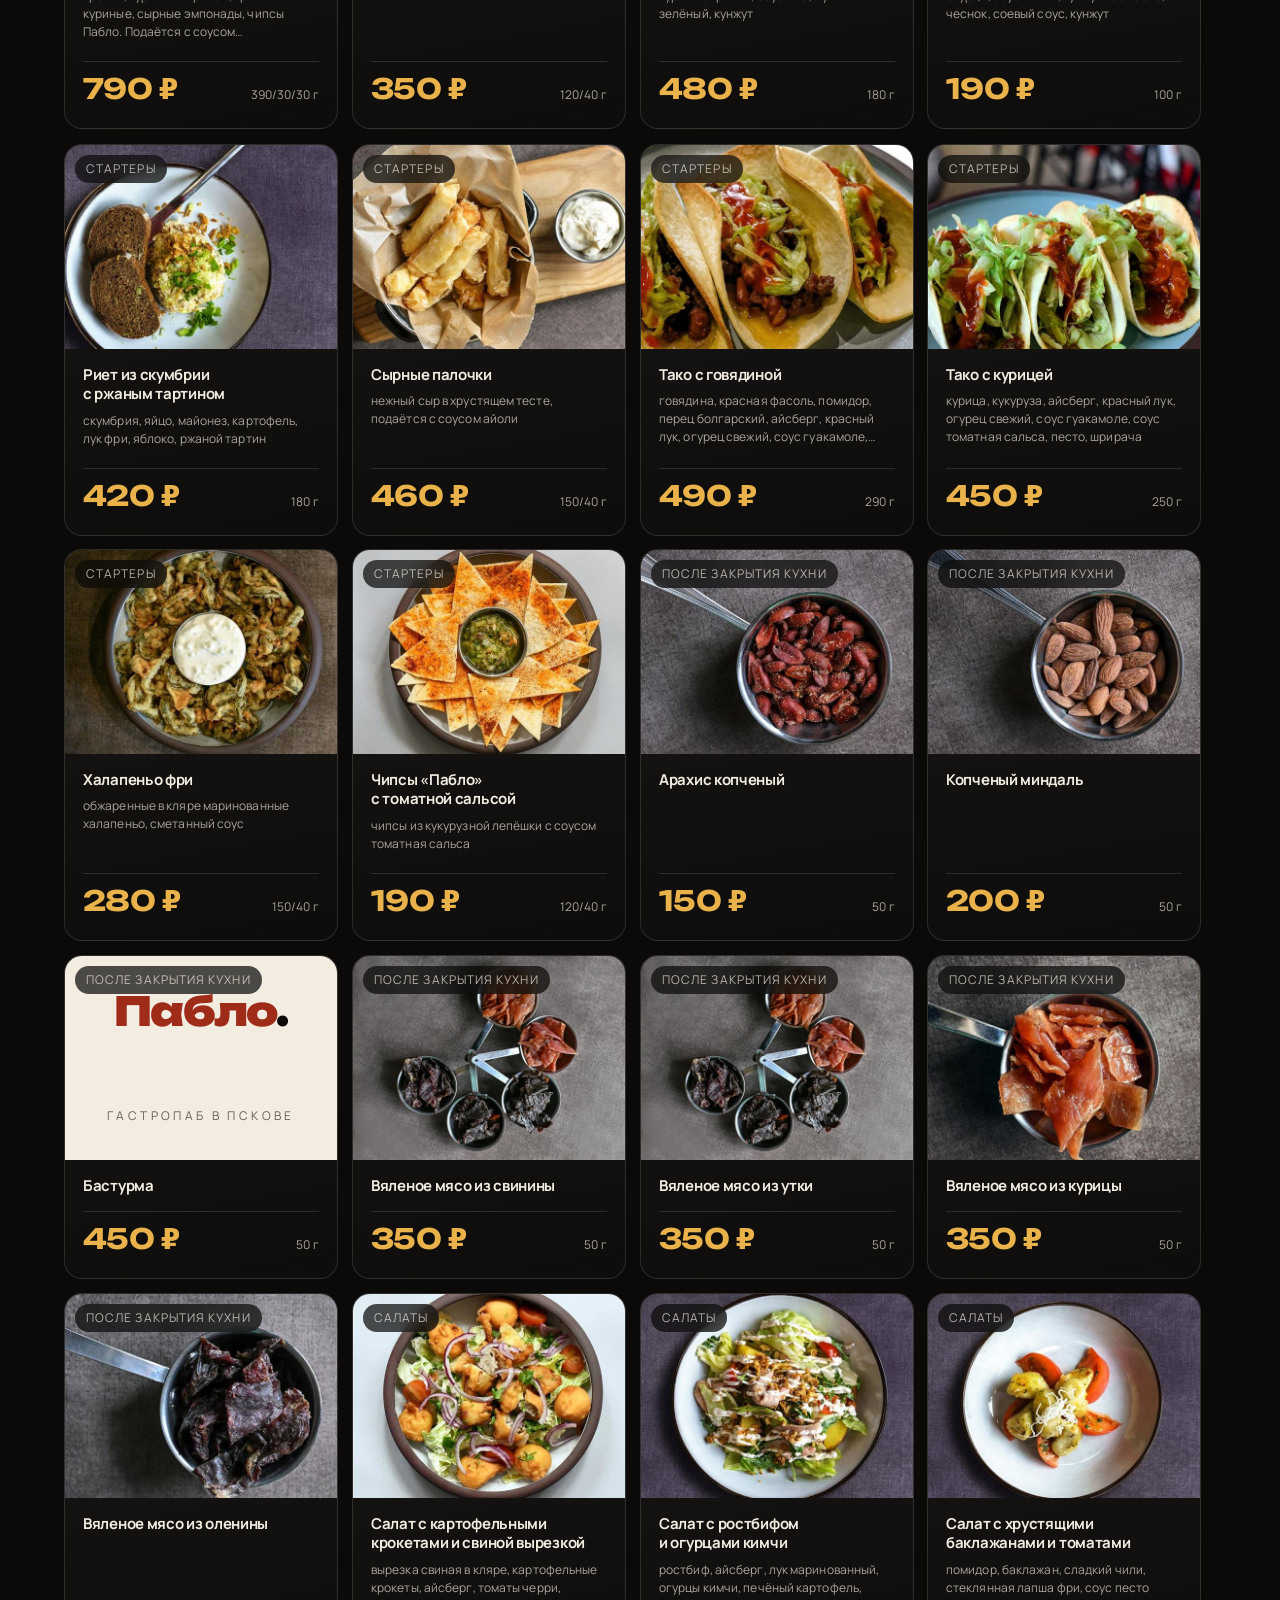
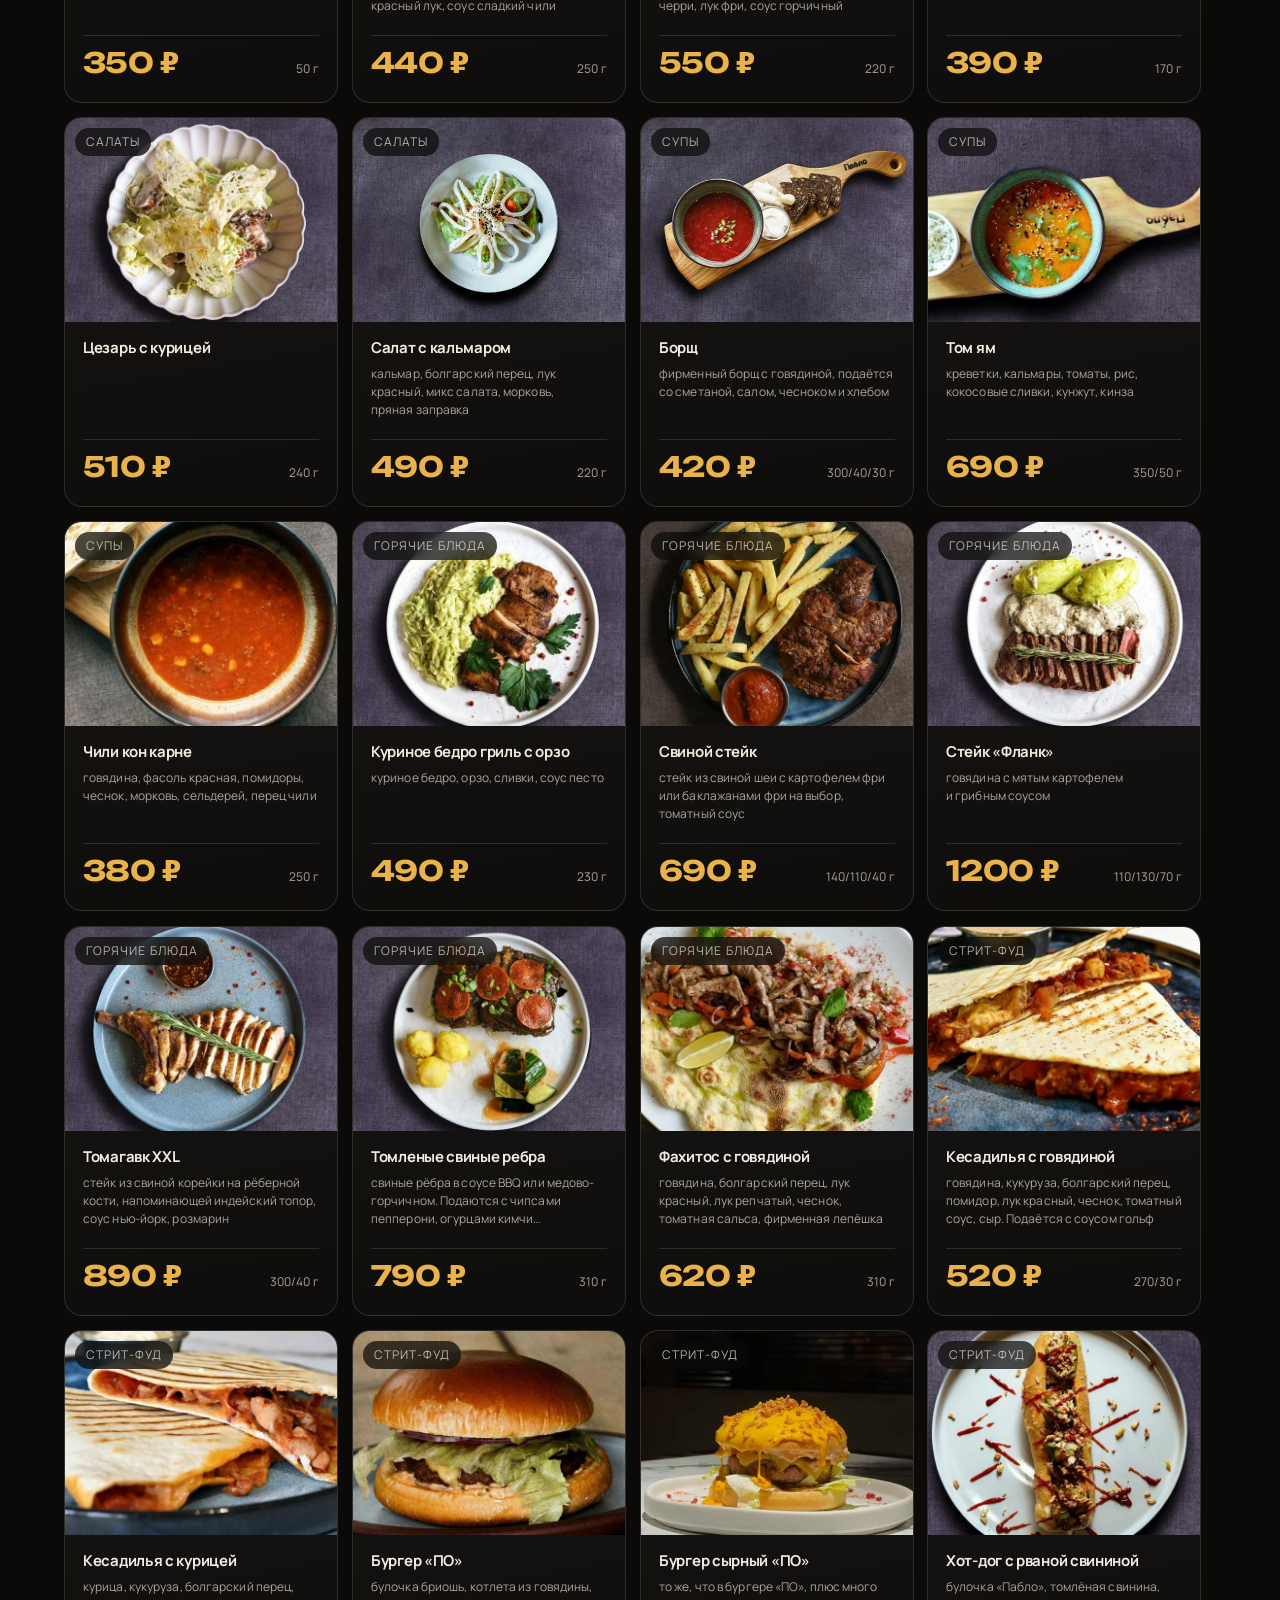
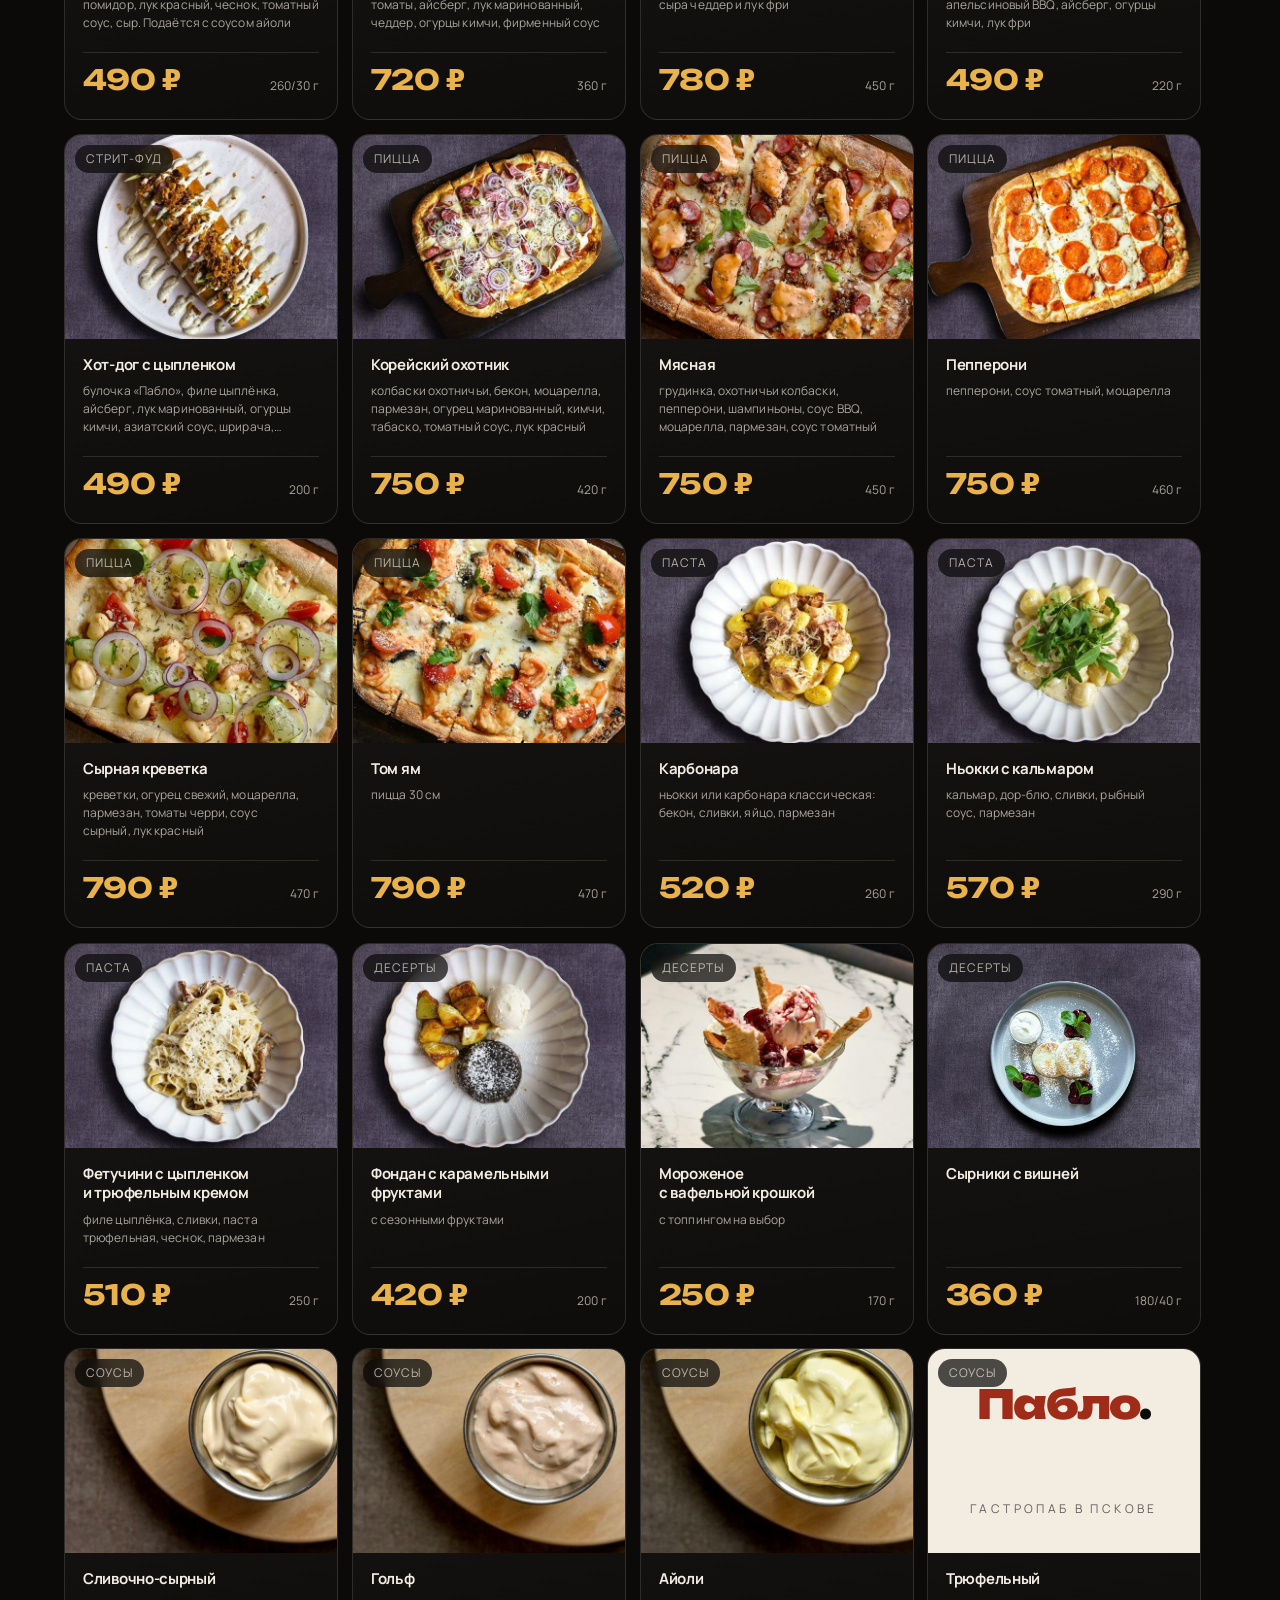
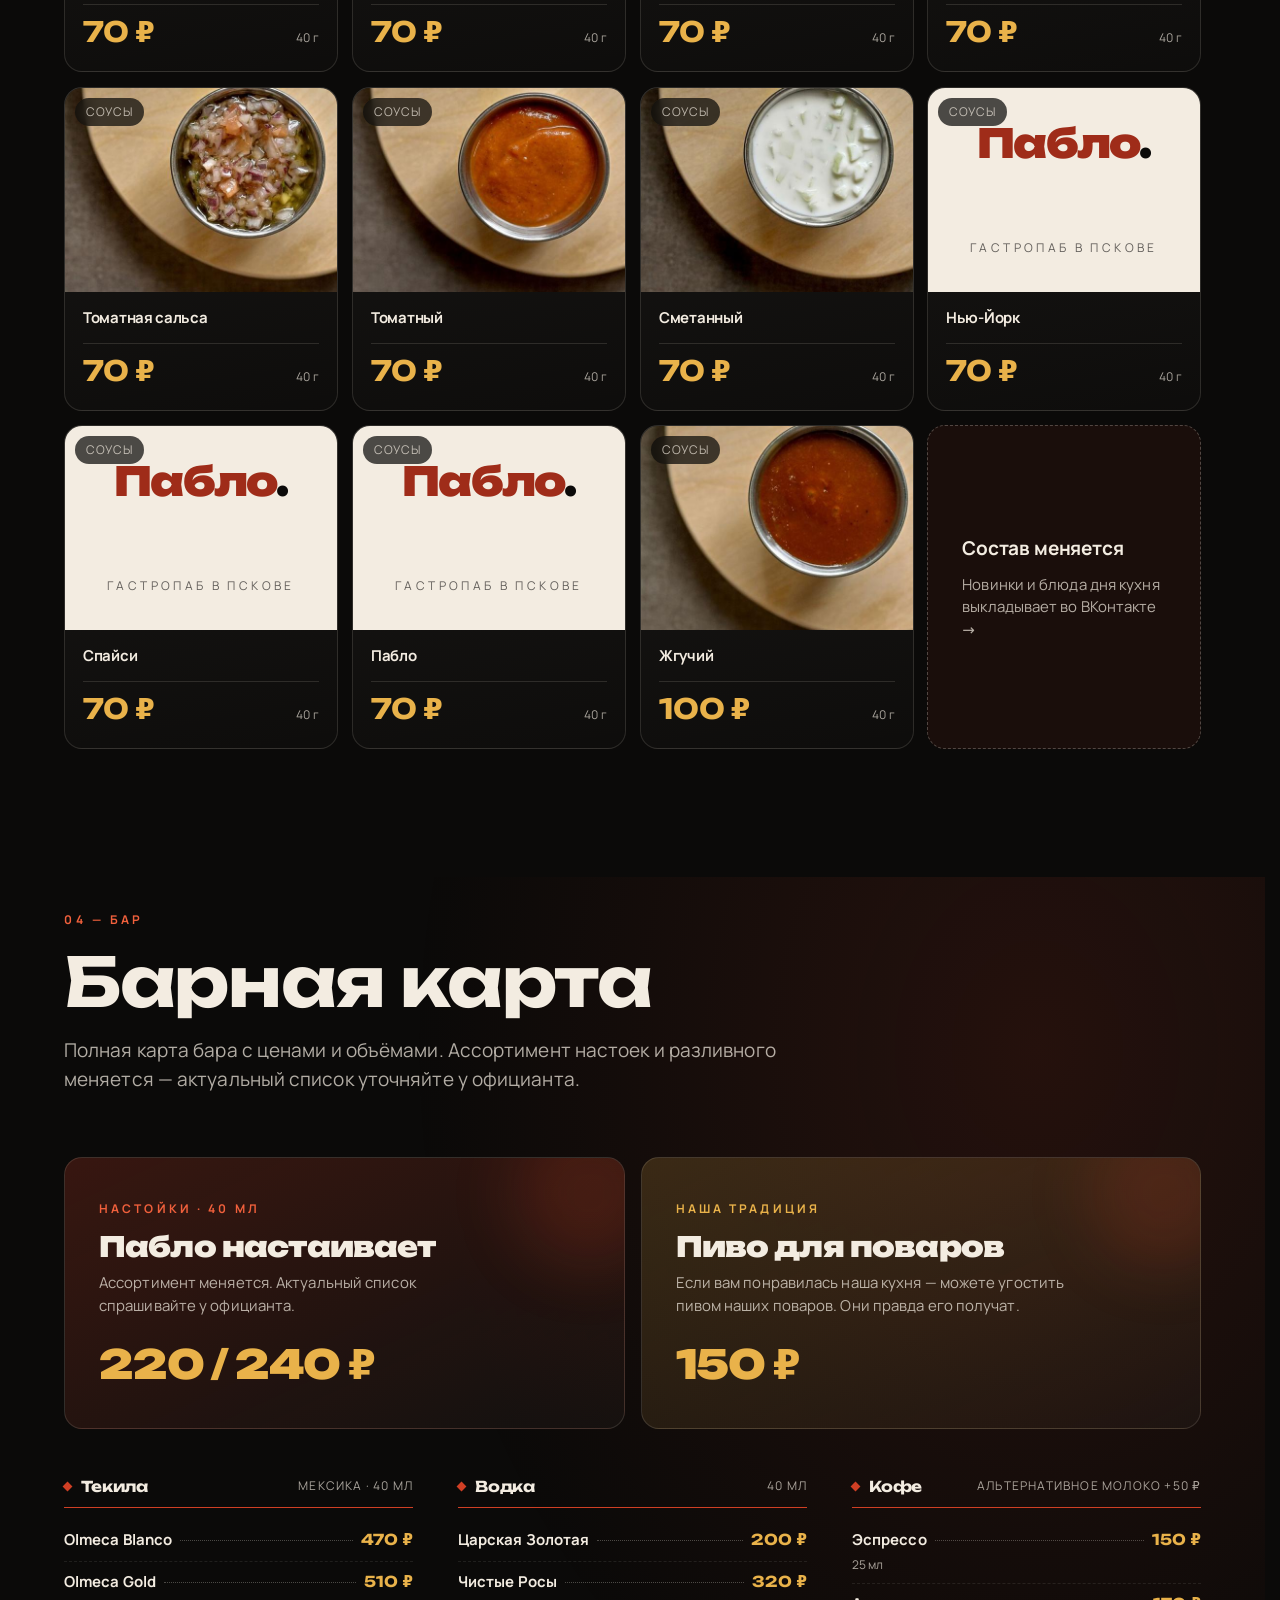
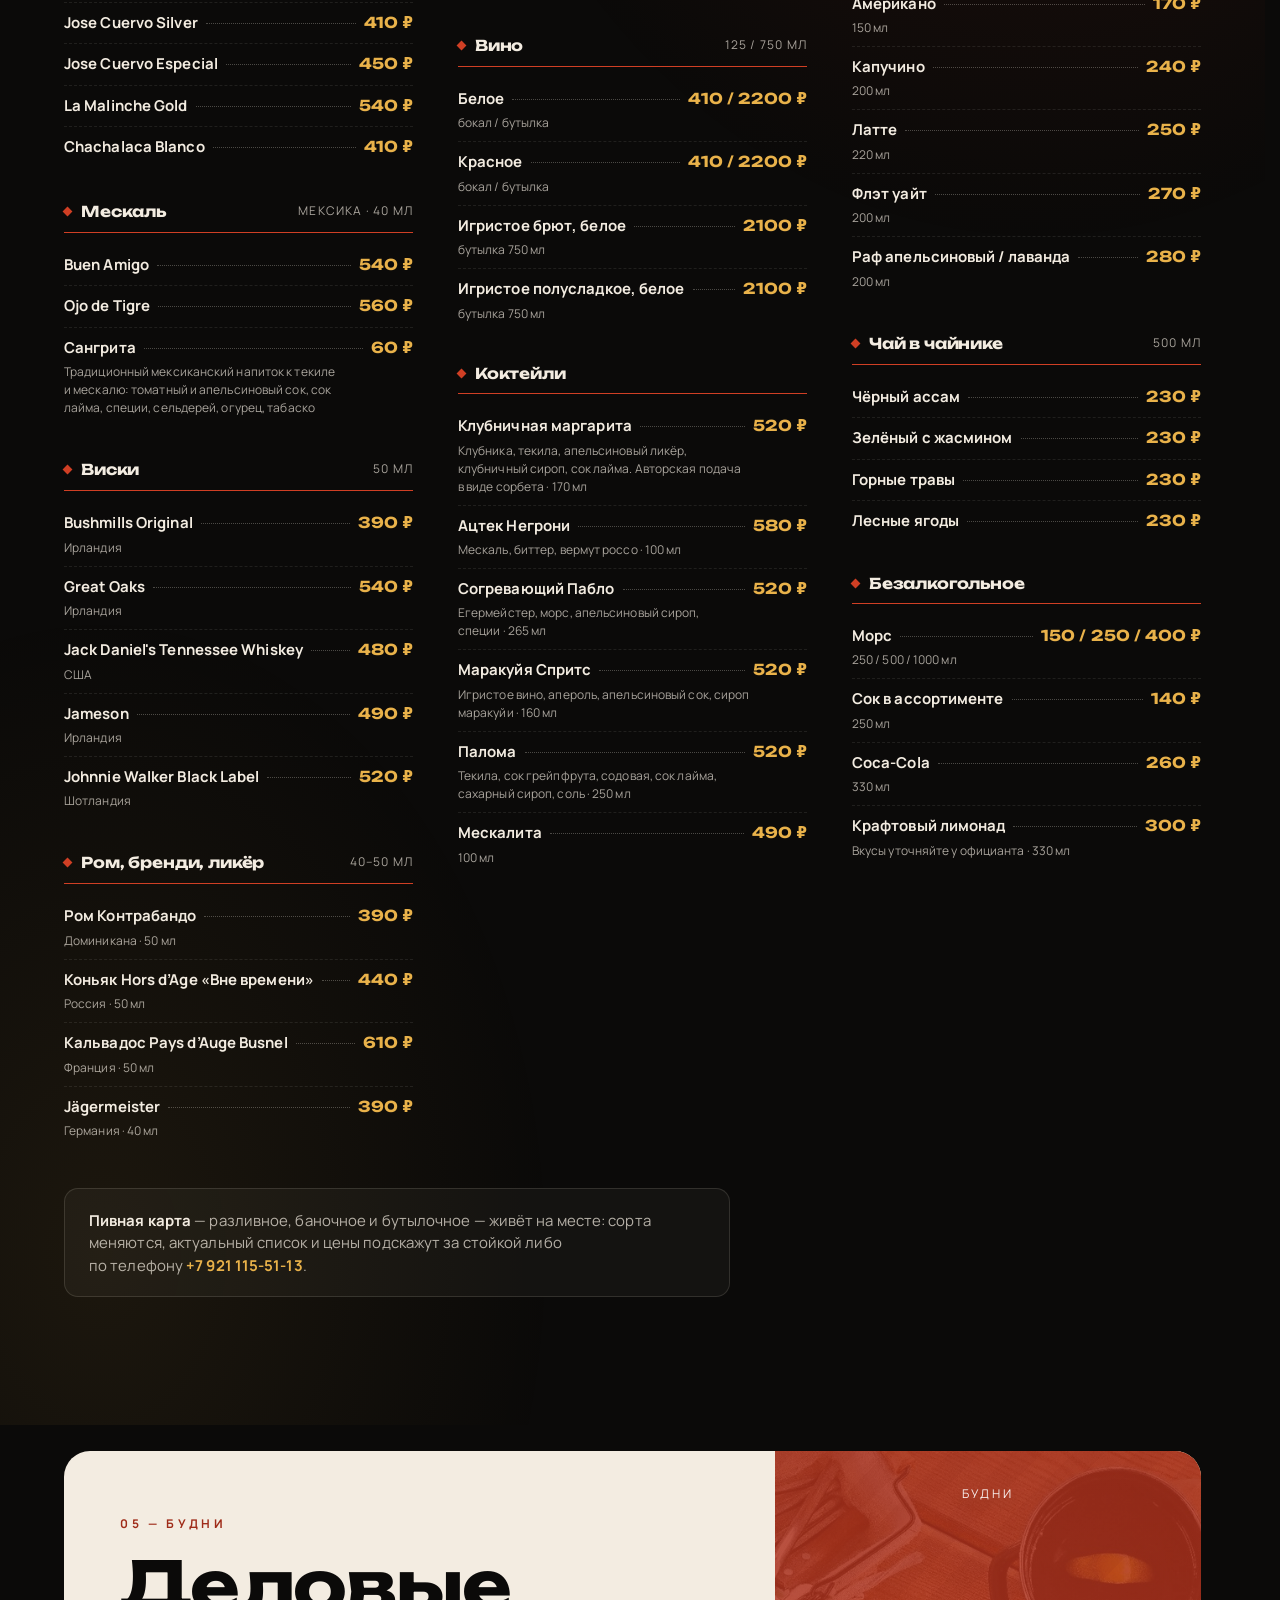
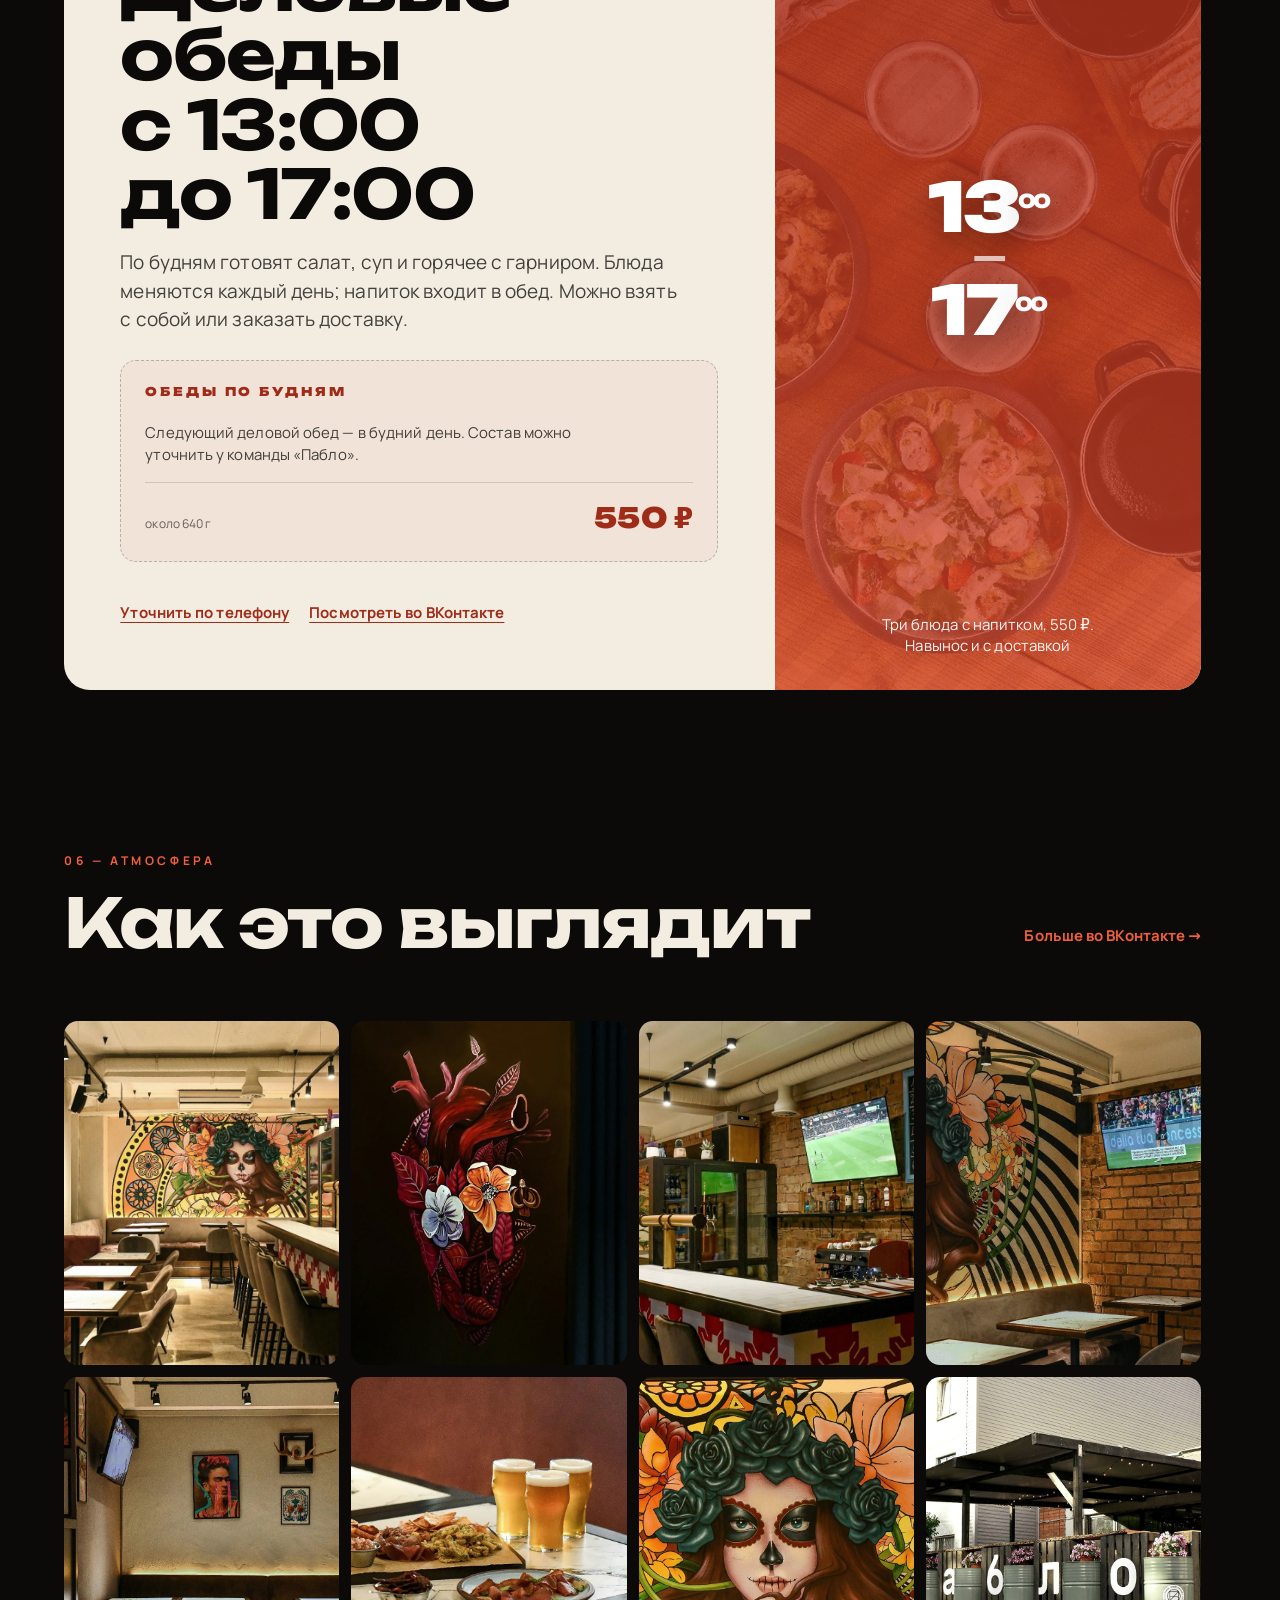
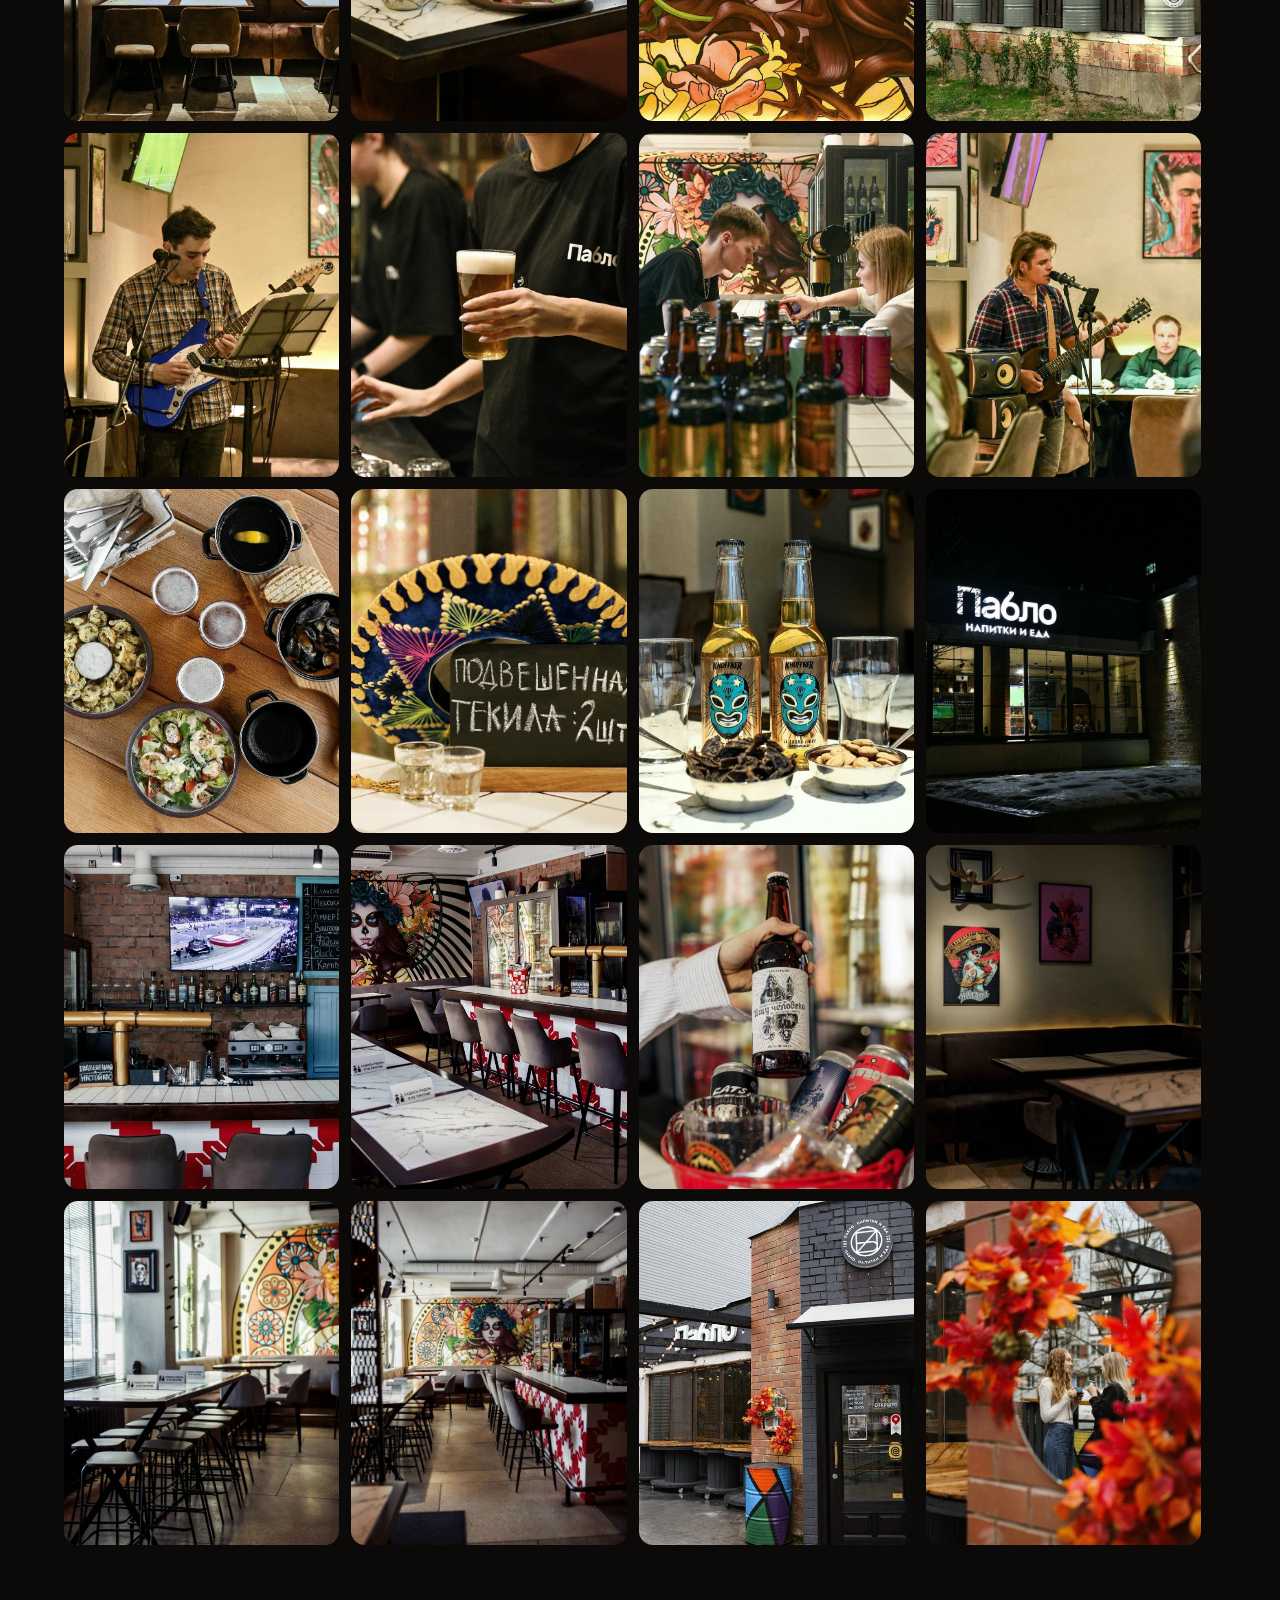
==== commit 31e13520: "Выровнять карточку винила и увеличить ссылку источника" ====
--- a/index.html
+++ b/index.html
@@ -13,7 +13,7 @@
 <link rel="preload" href="assets/fonts/unbounded-cyrillic.woff2?v=3a5ed4d1" as="font" type="font/woff2" crossorigin>
 <link rel="preload" href="assets/fonts/manrope-cyrillic.woff2?v=e58febde" as="font" type="font/woff2" crossorigin>
 <link rel="stylesheet" href="assets/fonts.css?v=40eb0d8f">
-<link rel="stylesheet" href="assets/style.css?v=9c68209a">
+<link rel="stylesheet" href="assets/style.css?v=024f44e7">
 <link rel="icon" href="data:image/svg+xml,<svg xmlns='http://www.w3.org/2000/svg' viewBox='0 0 32 32'><rect width='32' height='32' rx='7' fill='%23D8452A'/><text x='16' y='23' font-size='20' font-family='sans-serif' font-weight='700' fill='%23F3ECE1' text-anchor='middle'>П</text></svg>">
 </head>
 <body>
@@ -154,7 +154,7 @@
           <h3>Можно с собакой</h3>
           <p>Собаку можно взять с собой. Рядом есть парковка, ко входу ведёт пандус.</p>
         </div>
-        <figure class="feat__media"><img loading="lazy" decoding="async" src="img/dog-friendly.jpg?v=3a197bee" width="1200" height="800" alt="Собака на поводке отдыхает на скамье у кафе"><figcaption class="feat__credit">Иллюстрация · <a href="https://unsplash.com/photos/short-coated-brown-dog-on-table-QHI4_13y9Tk" target="_blank" rel="noopener noreferrer">Unsplash</a></figcaption></figure>
+        <figure class="feat__media"><img loading="lazy" decoding="async" src="img/dog-friendly.jpg?v=3a197bee" width="1200" height="800" alt="Собака на поводке отдыхает на скамье у кафе"><figcaption class="feat__credit"><a href="https://unsplash.com/photos/short-coated-brown-dog-on-table-QHI4_13y9Tk" target="_blank" rel="noopener noreferrer">Иллюстрация · Unsplash</a></figcaption></figure>
       </article>
 
       <article class="feat__card feat__card--accent reveal">
--- a/assets/style.css
+++ b/assets/style.css
@@ -285,7 +285,7 @@
 .feat__media--veranda img{object-position:50% 42%}
 .feat__card--photo:hover .feat__media img{transform:scale(1.03)}
 .feat__credit{position:absolute;inset:auto 0 0;padding:22px 14px 10px;background:linear-gradient(transparent,rgba(11,10,9,.9));color:var(--paper);font-size:var(--p1)}
-.feat__credit a{color:inherit;text-decoration:underline;text-underline-offset:3px}
+.feat__credit a{display:flex;align-items:center;width:fit-content;min-height:44px;color:inherit;text-decoration:underline;text-underline-offset:3px}
 .feat__card--accent{background:linear-gradient(155deg,var(--red),#A82F1B);border-color:transparent}
 .feat__card--accent p{color:rgba(255,255,255,.86)}
 .feat__card--accent .link{color:#fff;text-decoration:underline;text-underline-offset:4px}
@@ -600,6 +600,11 @@
 }
 @media(min-width:1264px){
   .feat{grid-template-columns:repeat(3,1fr)}
+  .feat__card--wide{display:block}
+  .feat__card--wide .feat__img{position:absolute;inset:0}
+  .feat__card--wide .feat__img img{display:block;object-position:50% 45%}
+  .feat__card--wide .feat__body{position:relative;z-index:1;height:100%;justify-content:flex-end;background:linear-gradient(transparent 35%,rgba(11,10,9,.92));text-shadow:0 2px 12px rgba(0,0,0,.6)}
+  .feat__card--wide p{color:var(--paper)}
   .feat__card--accent{grid-column:1/-1;display:flex;flex-wrap:wrap;align-items:center;gap:14px 40px}
   .feat__card--accent h3{flex:1 1 100%}
   .feat__card--accent p{flex:1 1 420px;margin:0;max-width:72ch}
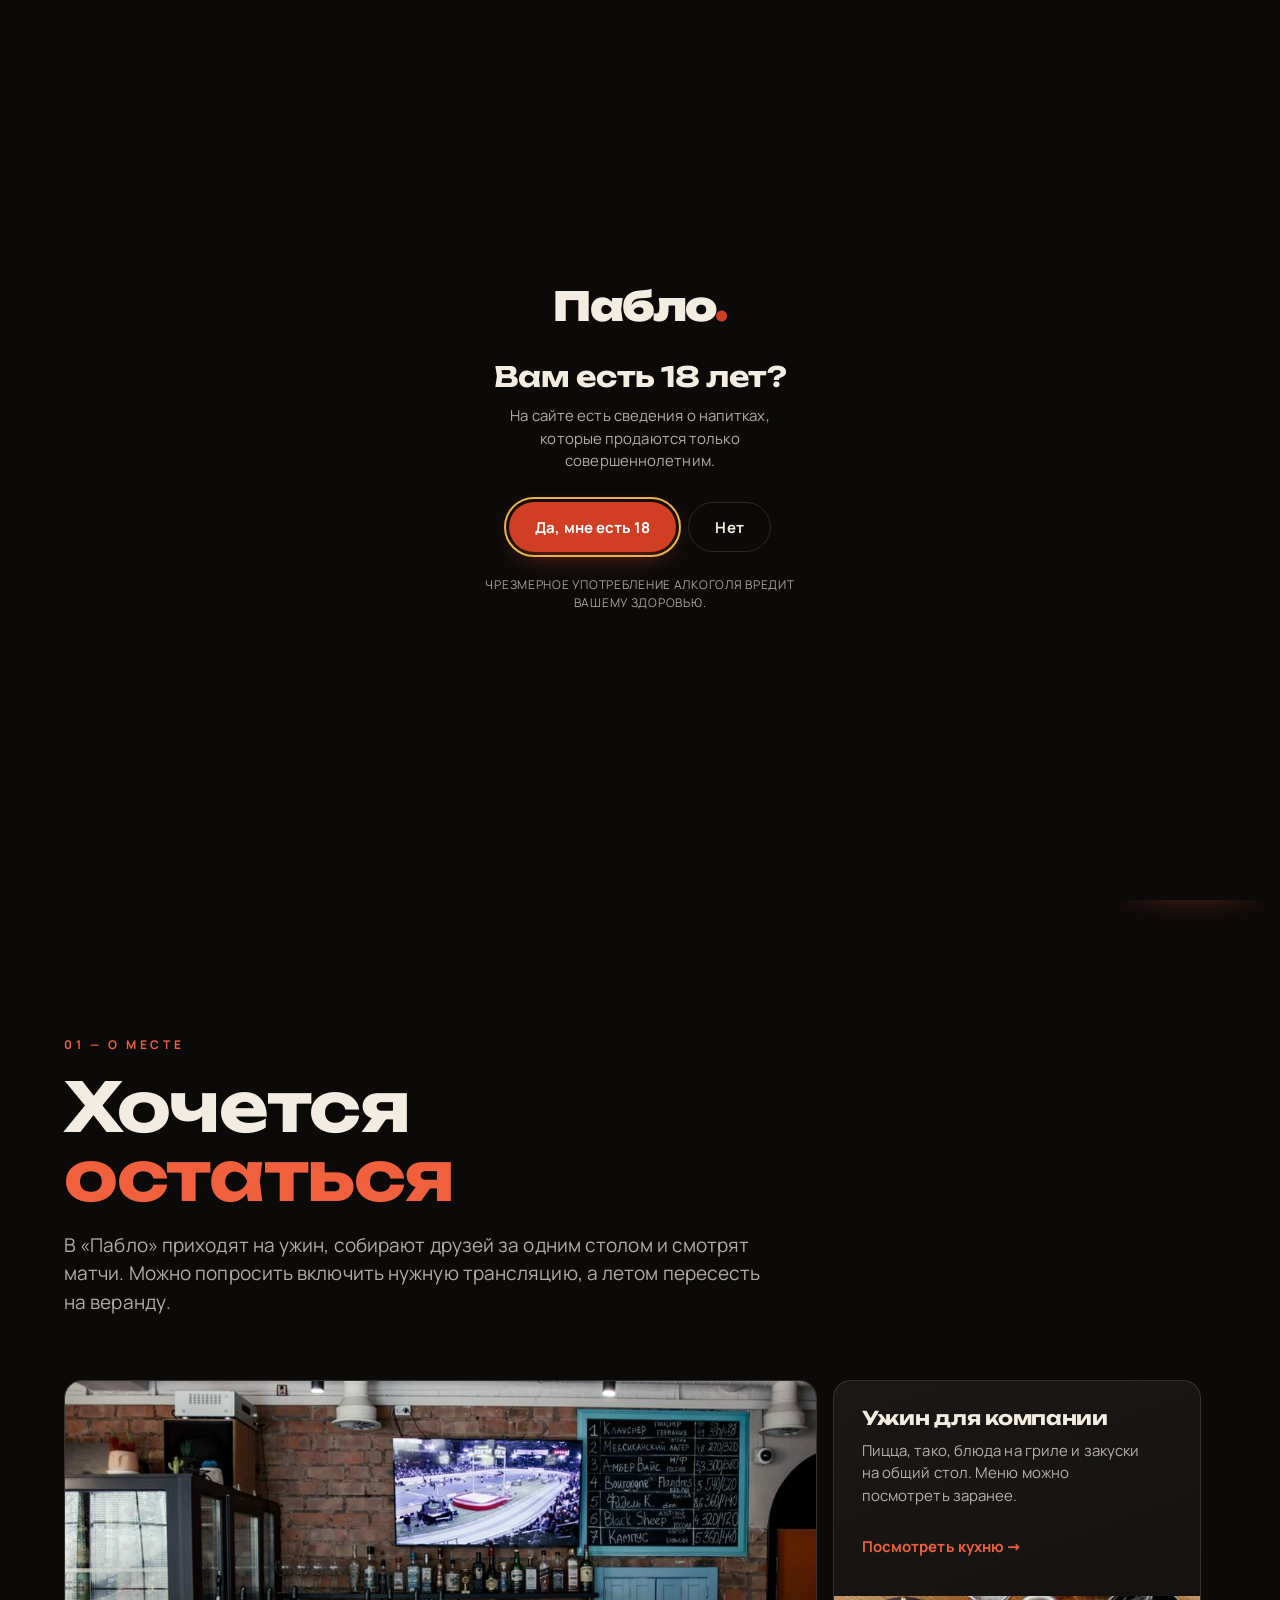
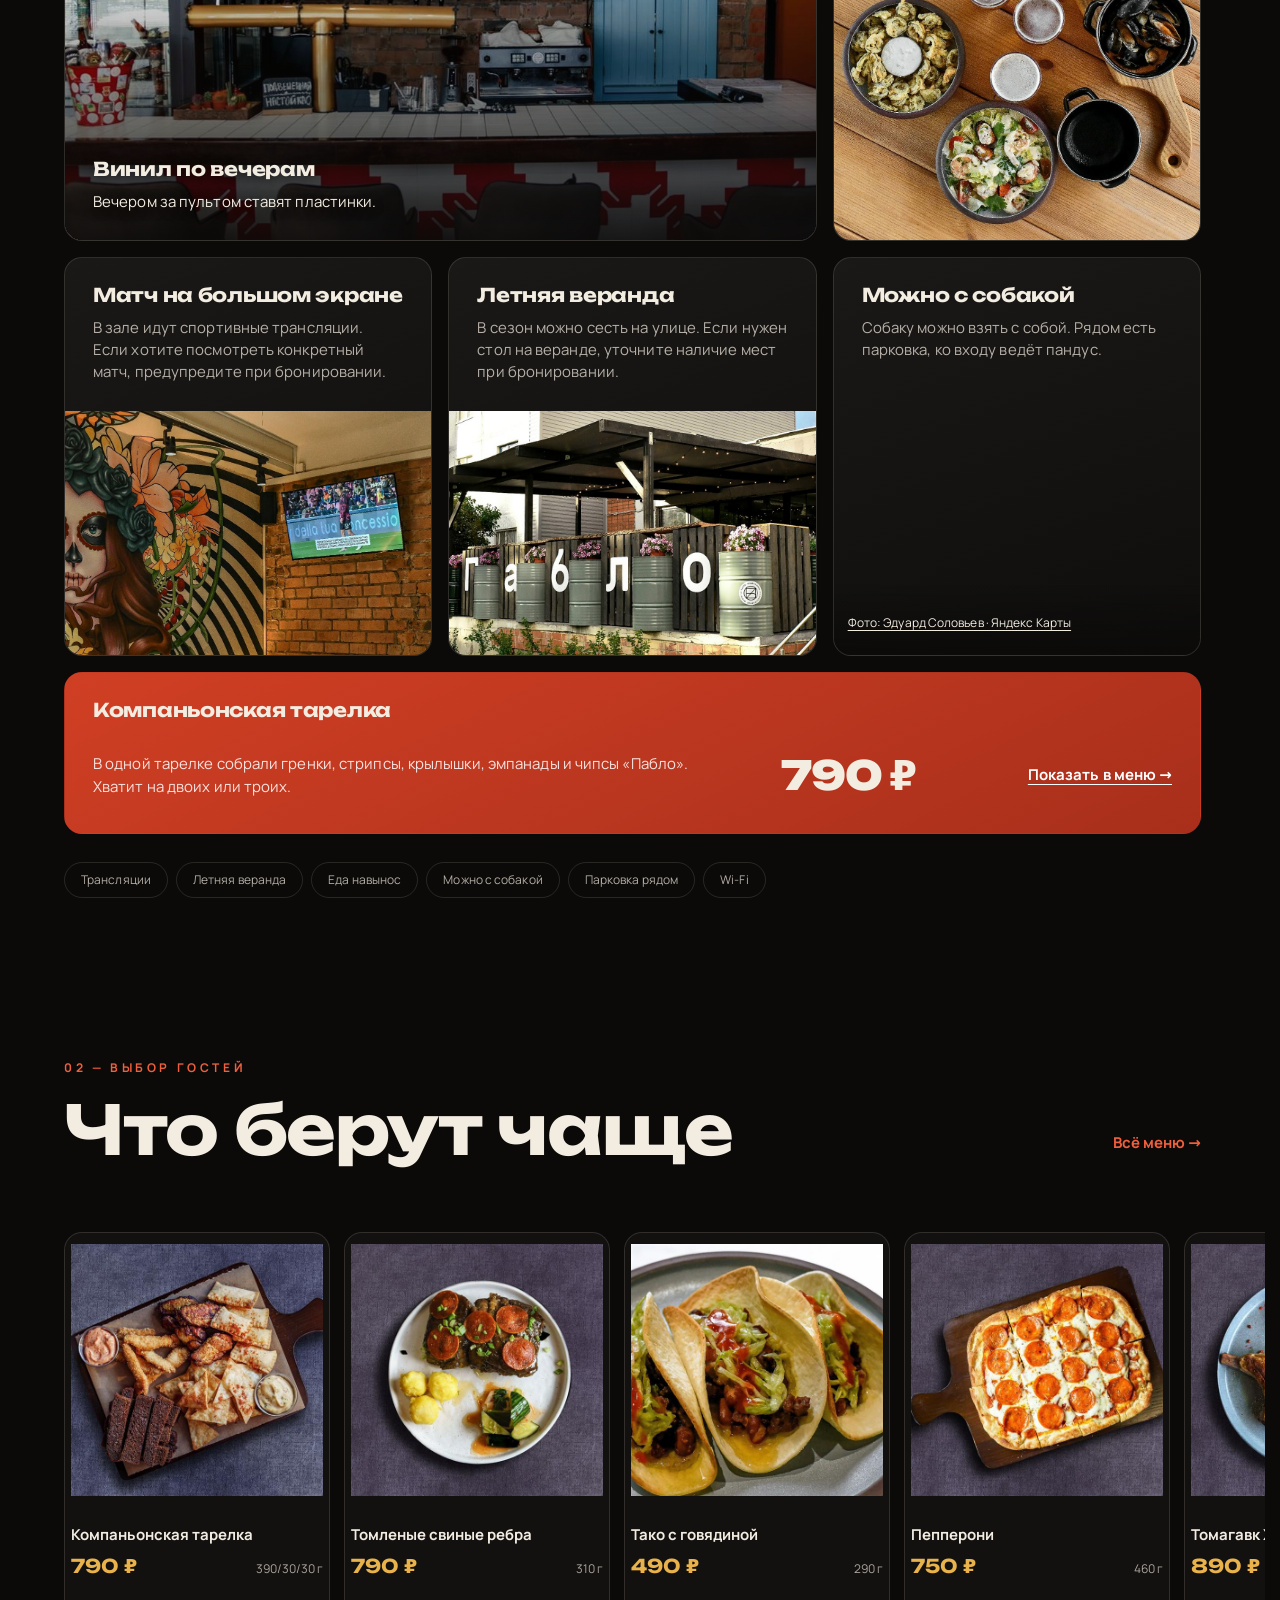
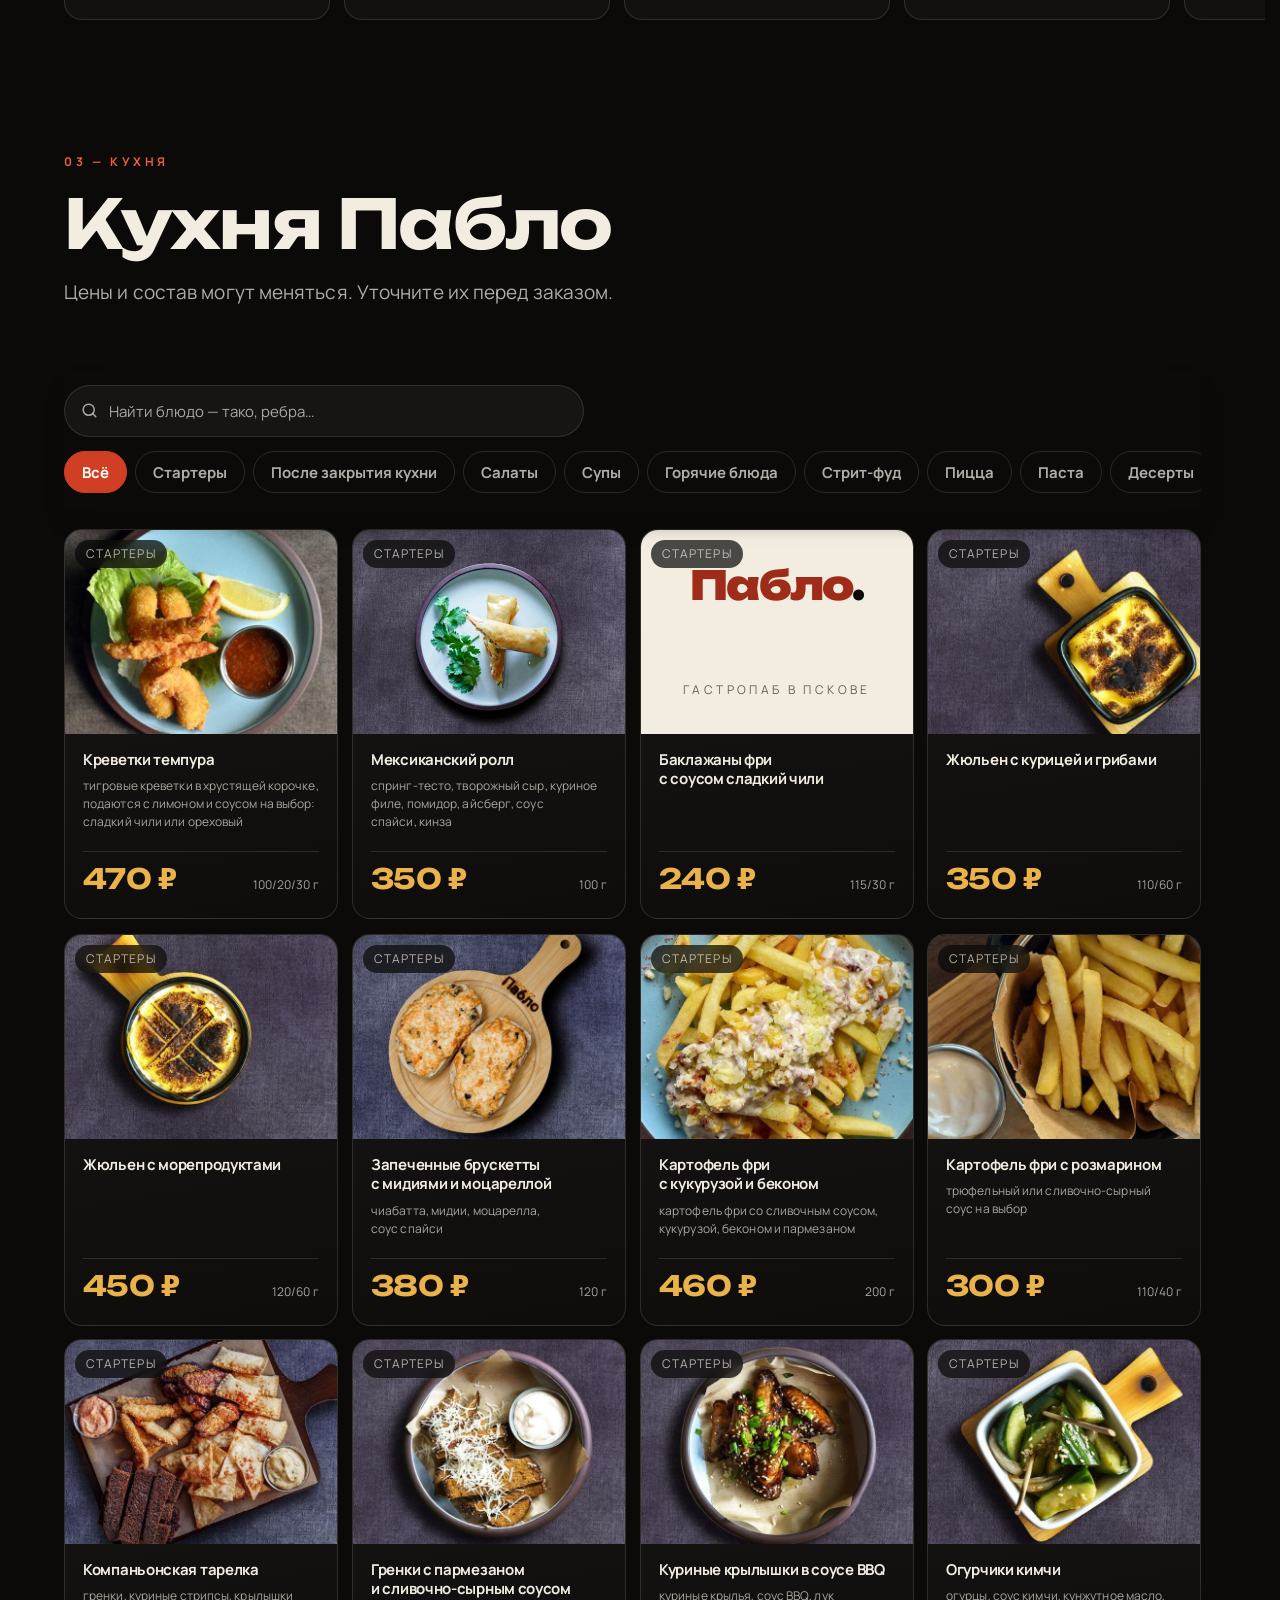
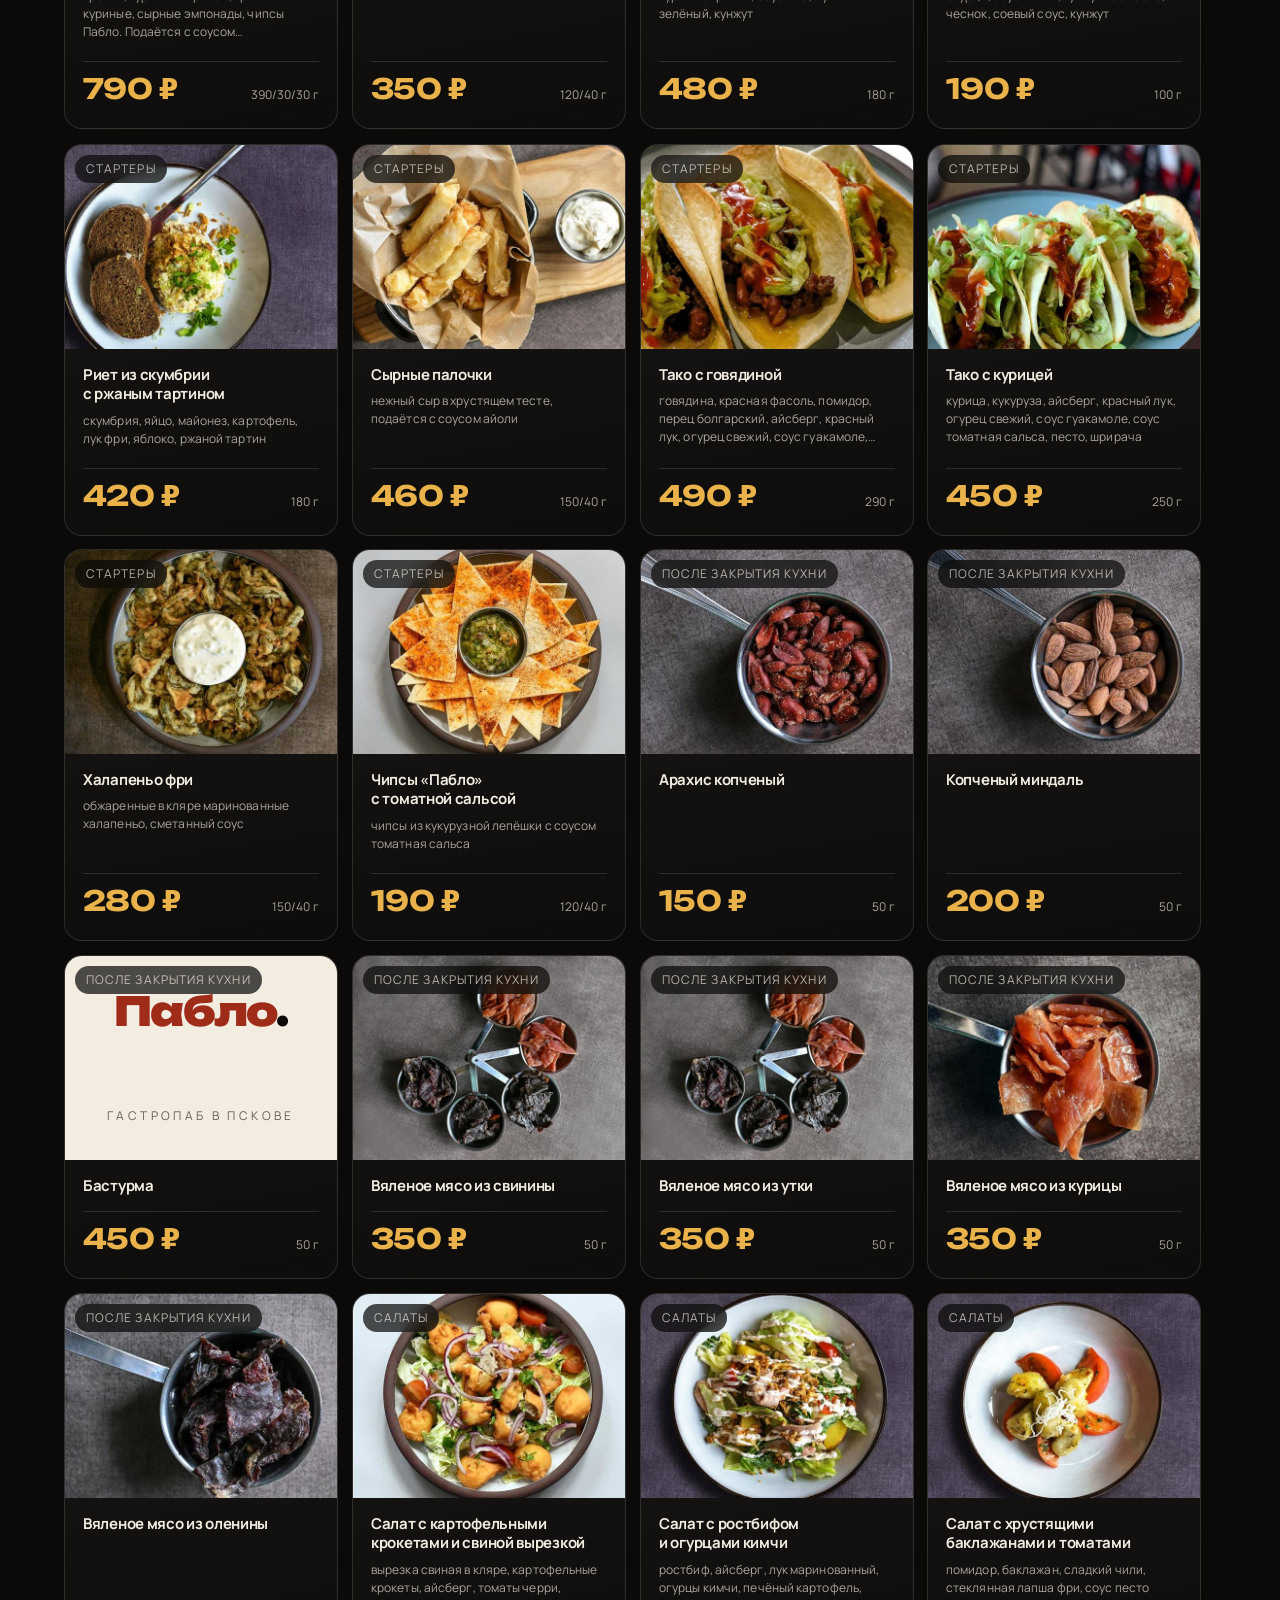
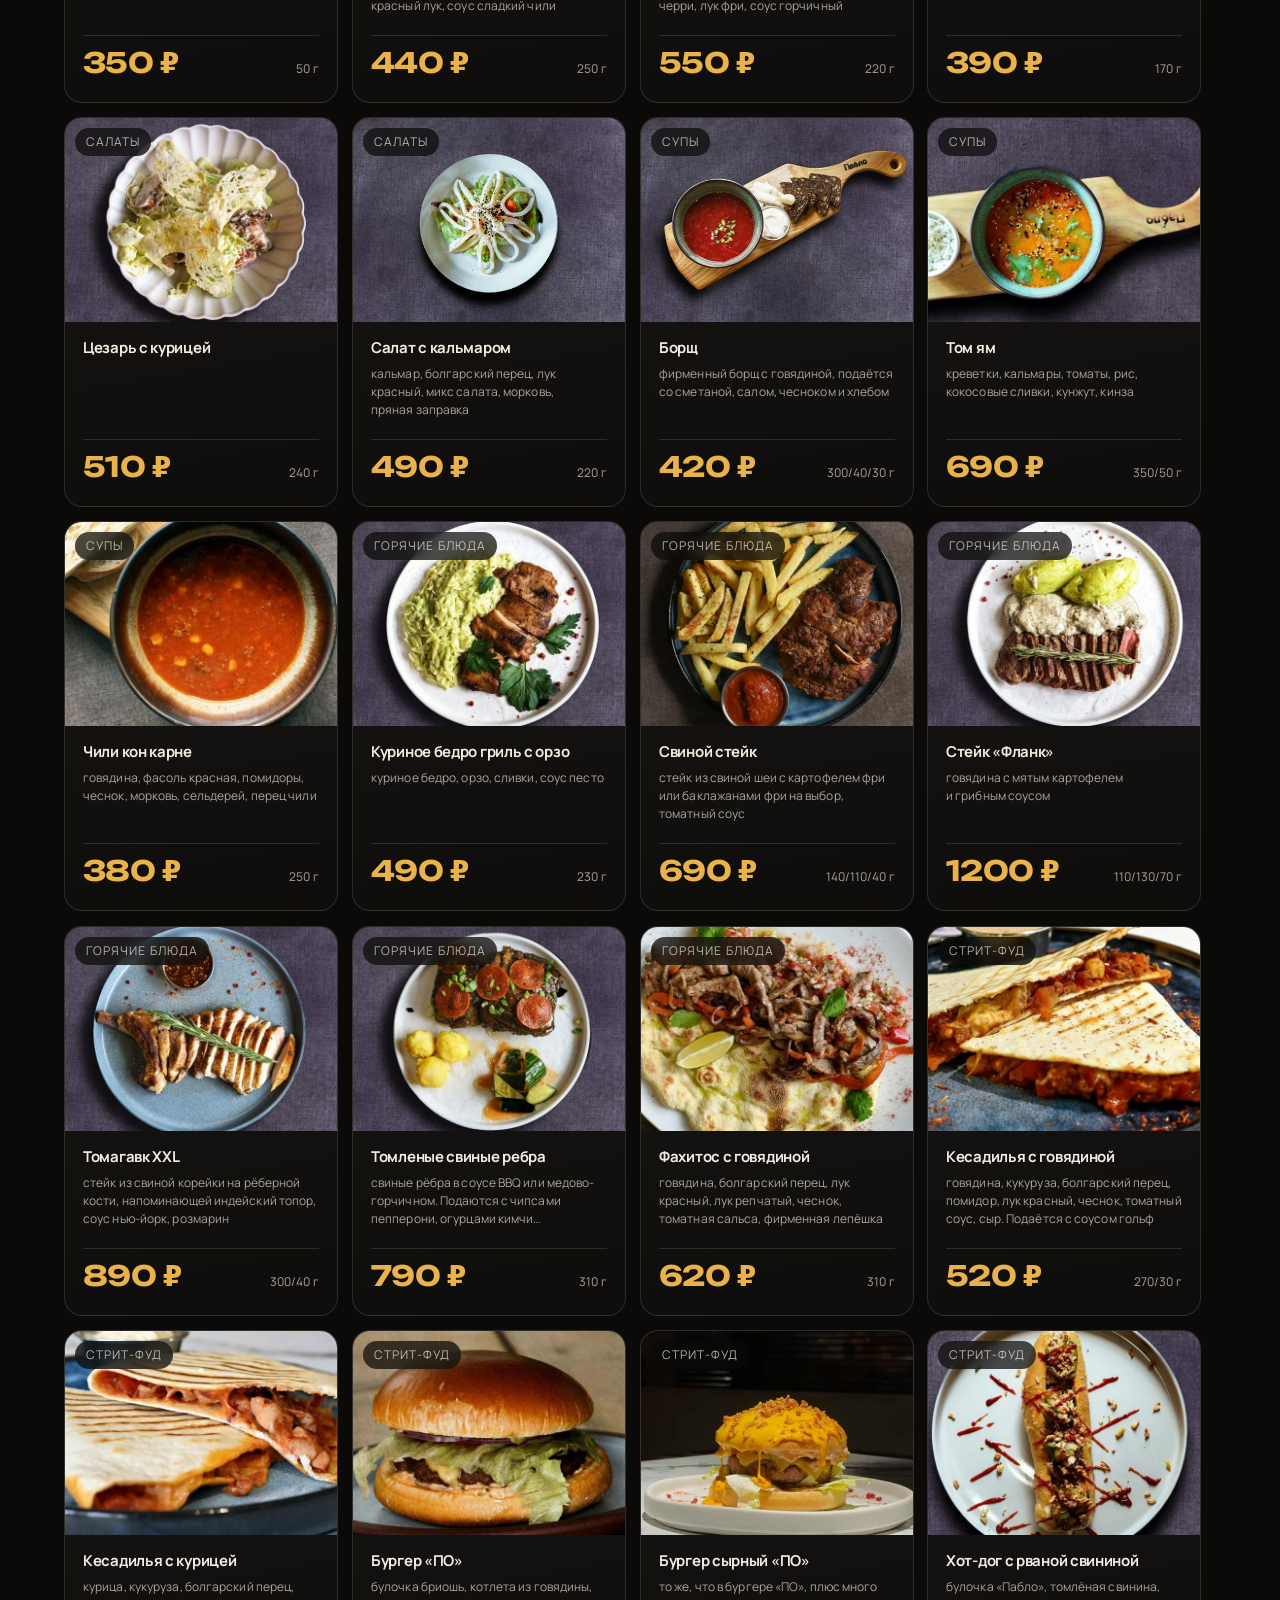
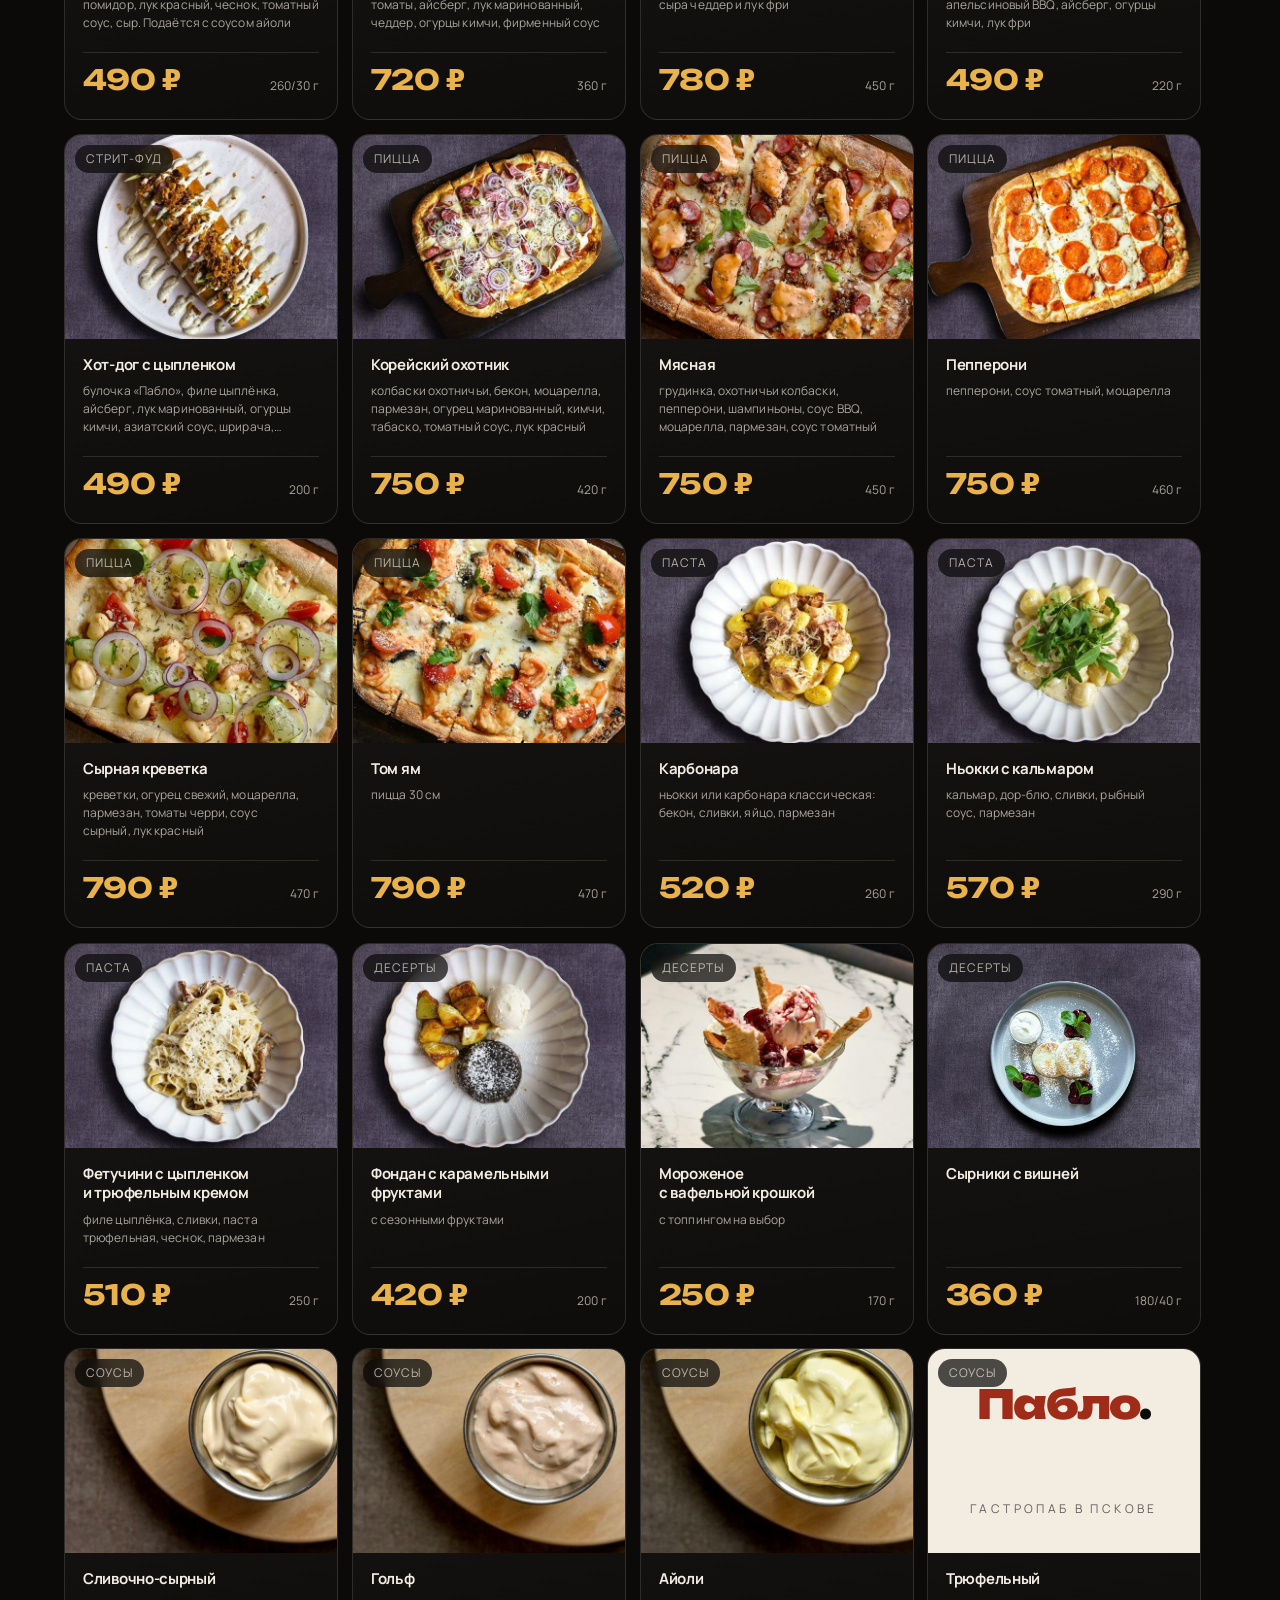
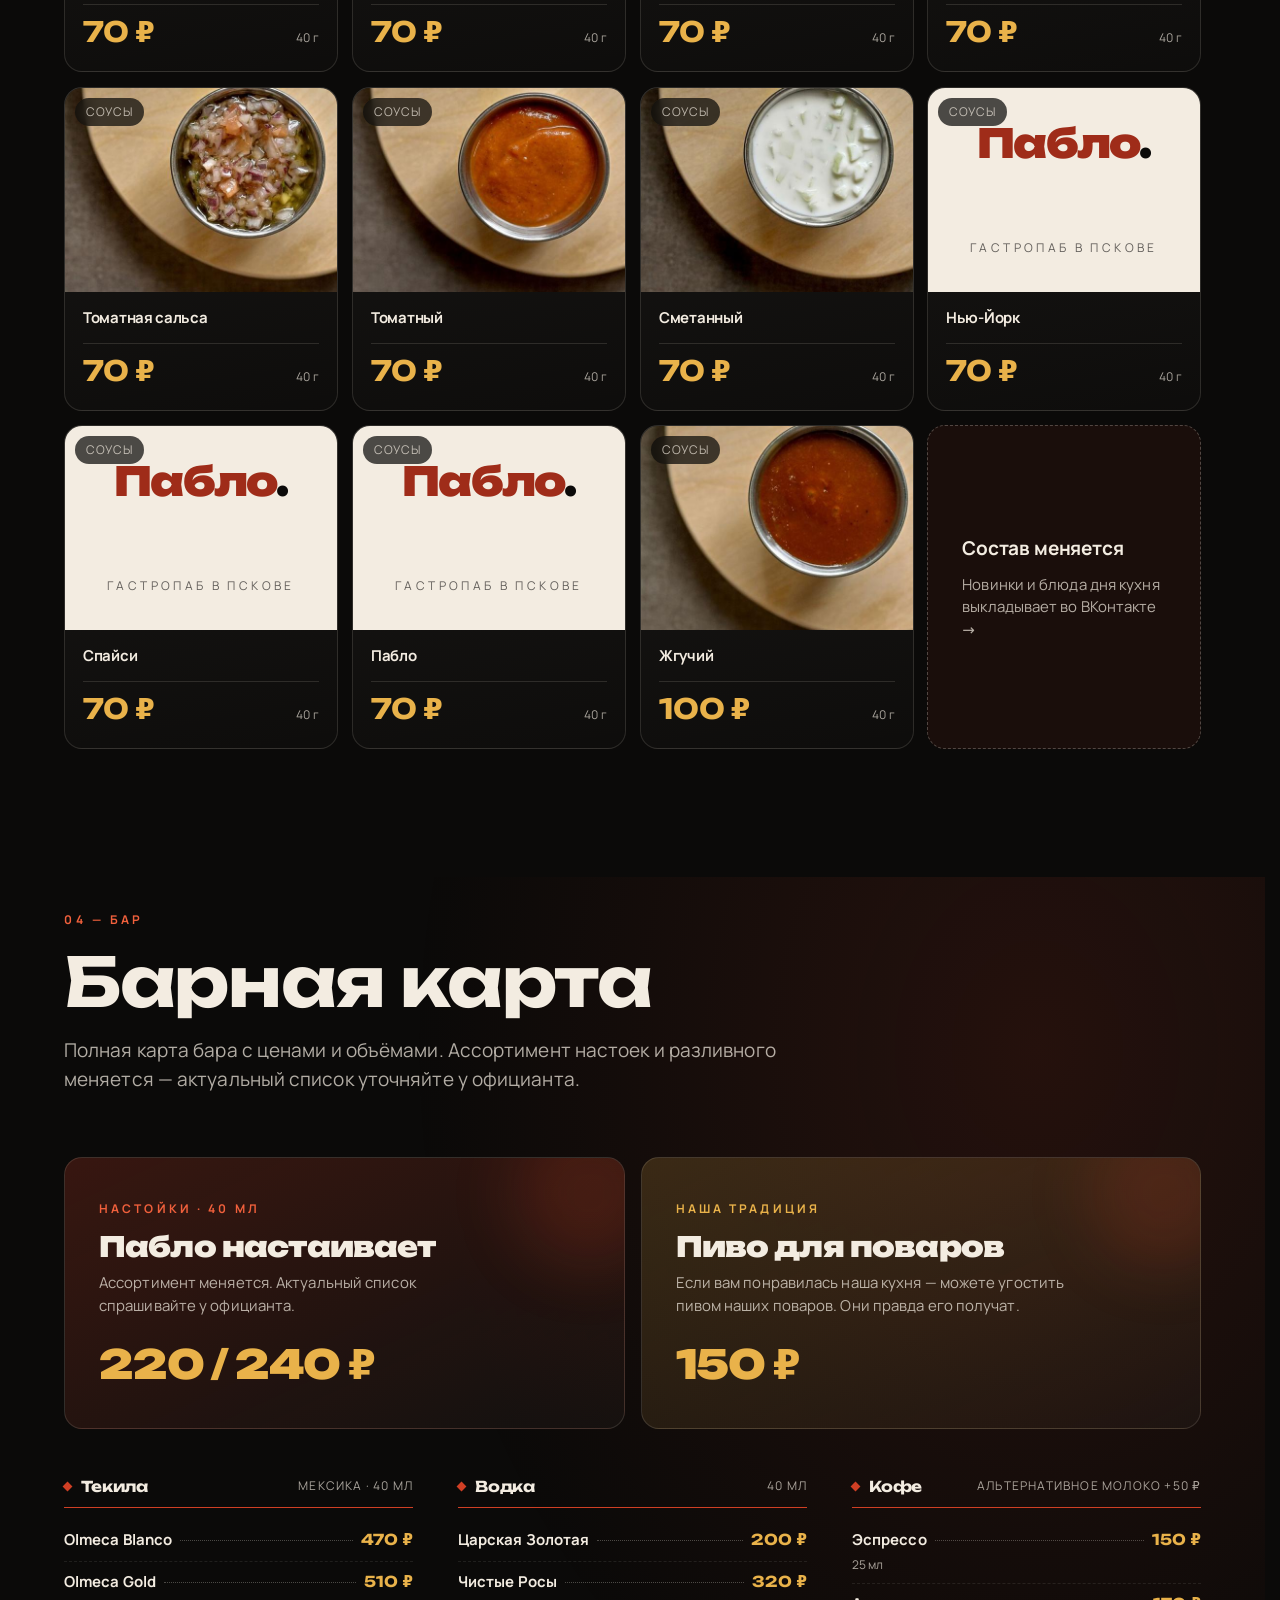
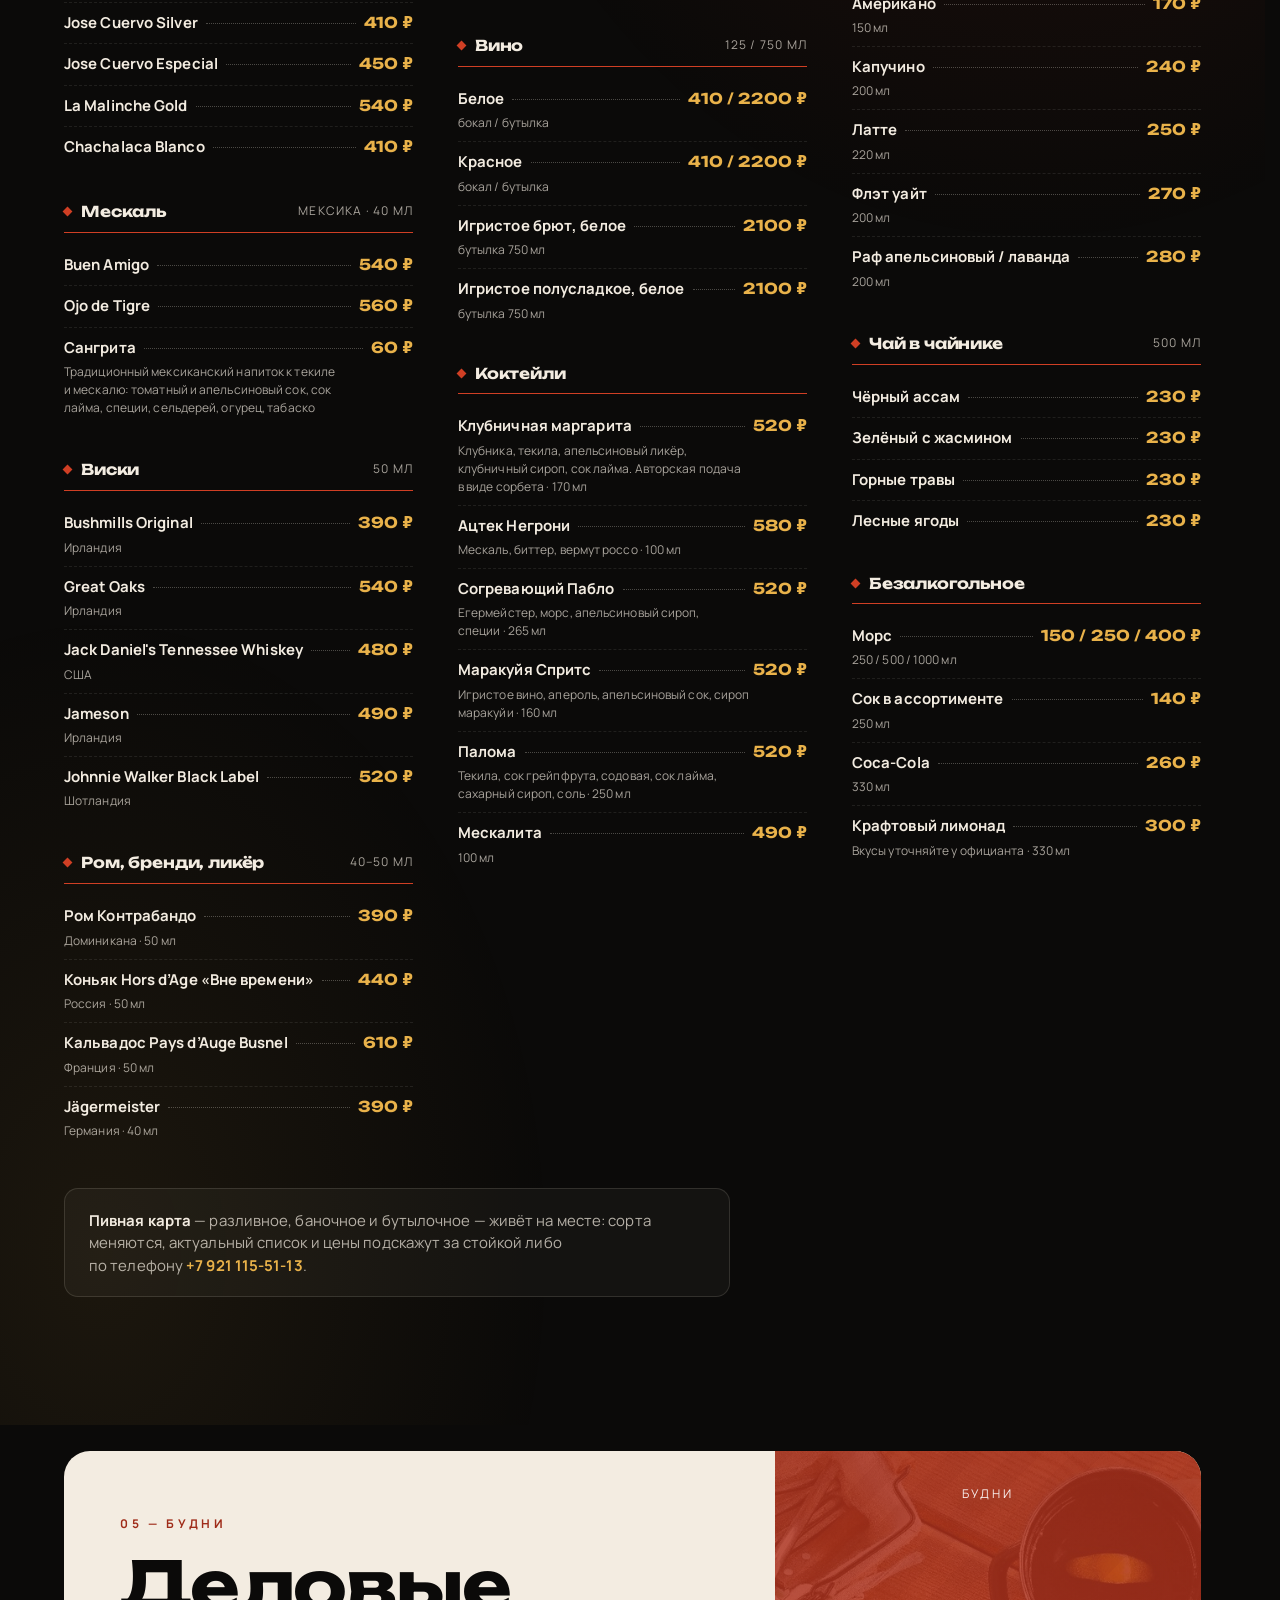
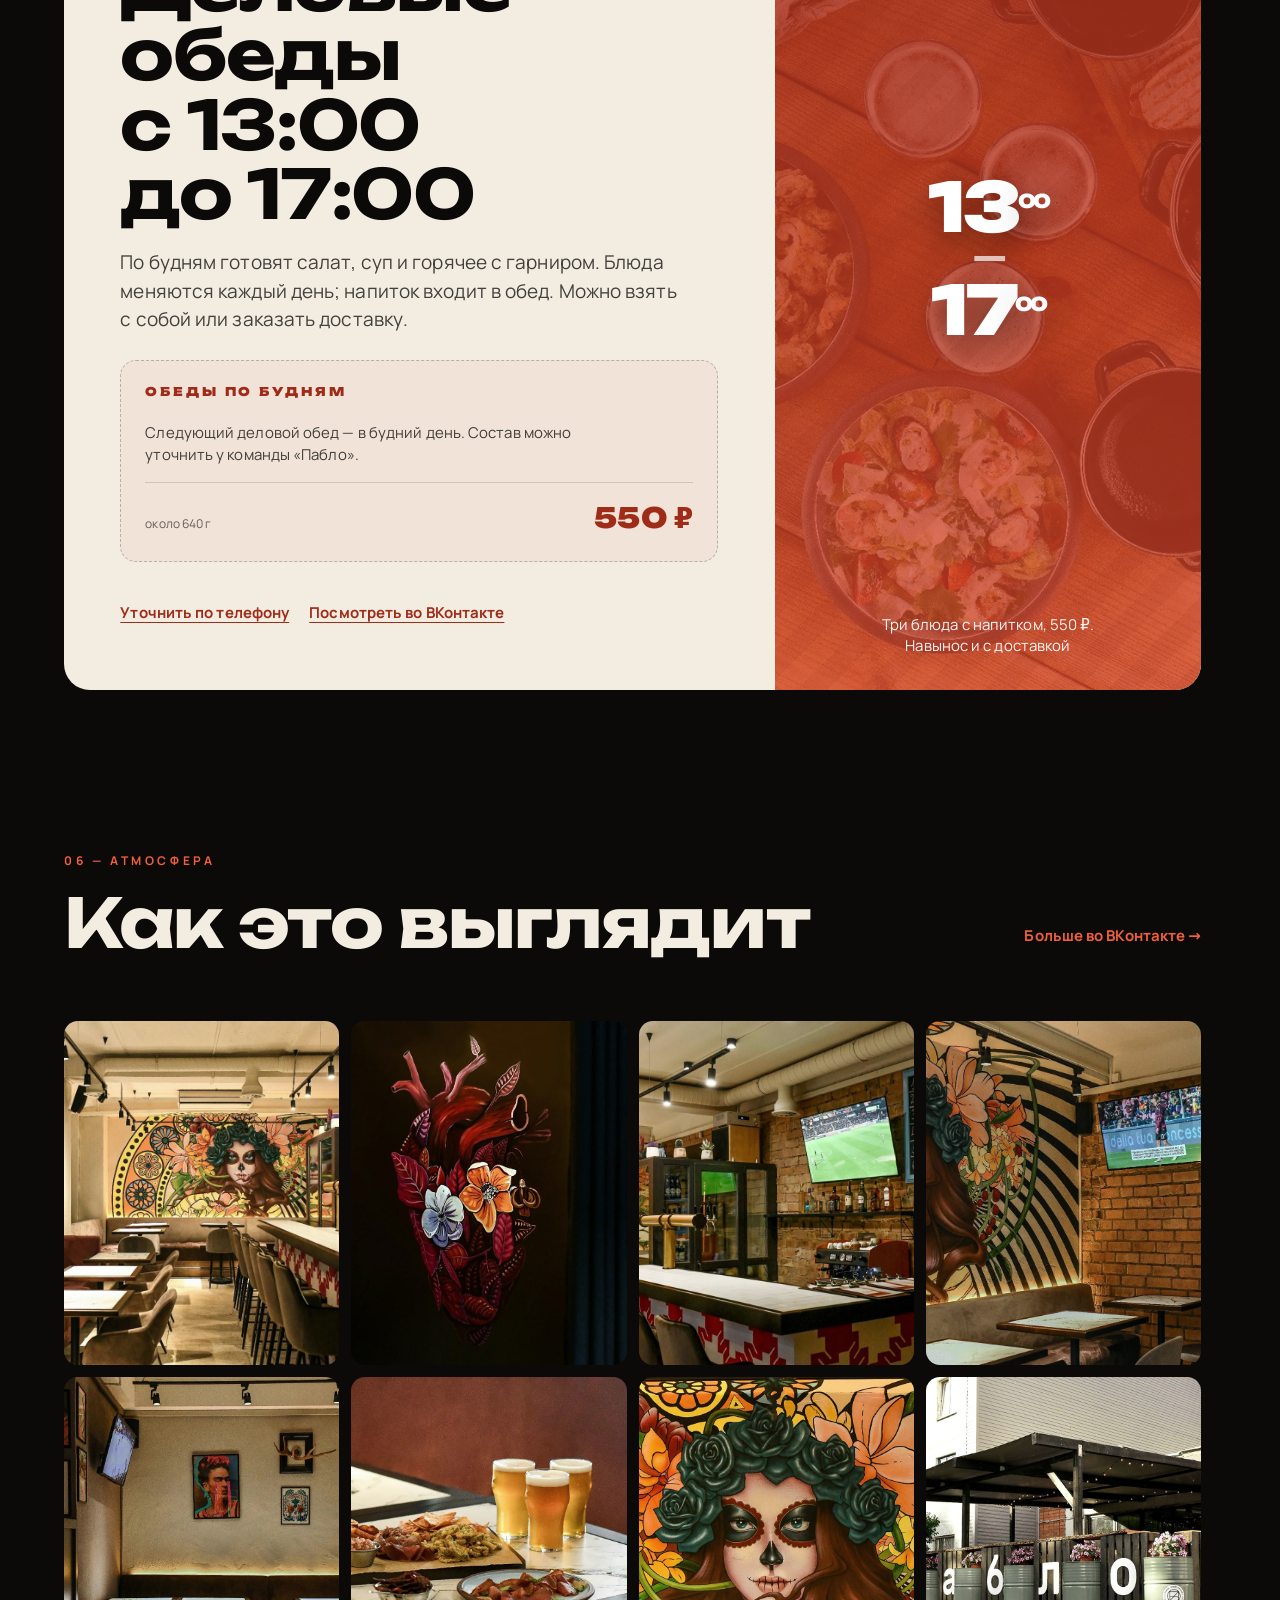
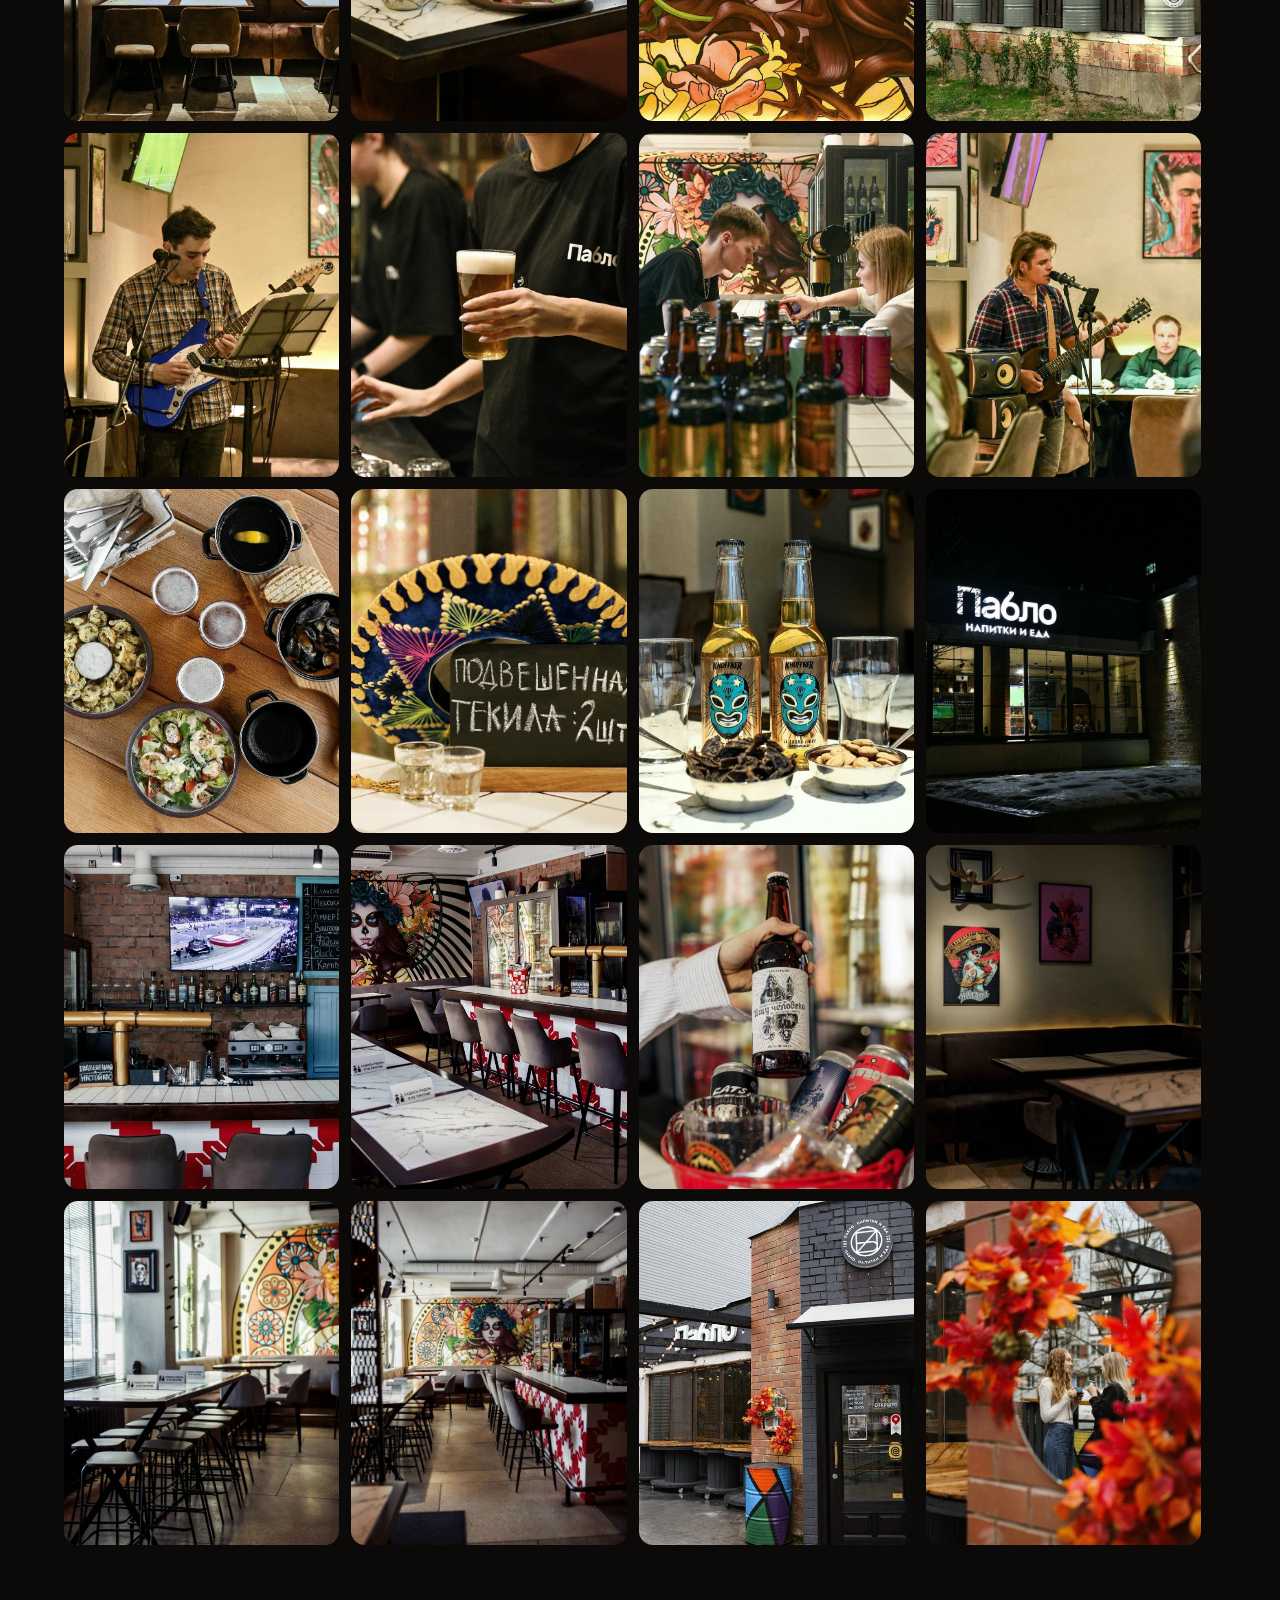
==== commit 4b9d2b2b: "Добавить реальное фото собаки в «Пабло» из Яндекс Карт" ====
--- a/index.html
+++ b/index.html
@@ -13,7 +13,7 @@
 <link rel="preload" href="assets/fonts/unbounded-cyrillic.woff2?v=3a5ed4d1" as="font" type="font/woff2" crossorigin>
 <link rel="preload" href="assets/fonts/manrope-cyrillic.woff2?v=e58febde" as="font" type="font/woff2" crossorigin>
 <link rel="stylesheet" href="assets/fonts.css?v=40eb0d8f">
-<link rel="stylesheet" href="assets/style.css?v=024f44e7">
+<link rel="stylesheet" href="assets/style.css?v=f5fbe16e">
 <link rel="icon" href="data:image/svg+xml,<svg xmlns='http://www.w3.org/2000/svg' viewBox='0 0 32 32'><rect width='32' height='32' rx='7' fill='%23D8452A'/><text x='16' y='23' font-size='20' font-family='sans-serif' font-weight='700' fill='%23F3ECE1' text-anchor='middle'>П</text></svg>">
 </head>
 <body>
@@ -154,7 +154,7 @@
           <h3>Можно с собакой</h3>
           <p>Собаку можно взять с собой. Рядом есть парковка, ко входу ведёт пандус.</p>
         </div>
-        <figure class="feat__media"><img loading="lazy" decoding="async" src="img/dog-friendly.jpg?v=3a197bee" width="1200" height="800" alt="Собака на поводке отдыхает на скамье у кафе"><figcaption class="feat__credit"><a href="https://unsplash.com/photos/short-coated-brown-dog-on-table-QHI4_13y9Tk" target="_blank" rel="noopener noreferrer">Иллюстрация · Unsplash</a></figcaption></figure>
+        <figure class="feat__media feat__media--dog"><img loading="lazy" decoding="async" src="img/dog-friendly.jpg?v=16056707" width="853" height="1280" alt="Собака за столом в зале «Пабло»"><figcaption class="feat__credit"><a href="https://yandex.ru/maps/org/pablo/30460137314/gallery/" target="_blank" rel="noopener noreferrer">Фото: Эдуард Соловьев · Яндекс Карты</a></figcaption></figure>
       </article>
 
       <article class="feat__card feat__card--accent reveal">
--- a/assets/style.css
+++ b/assets/style.css
@@ -283,6 +283,7 @@
 .feat__media--dinner img{object-position:50% 100%}
 .feat__media--match img{object-position:70% 0}
 .feat__media--veranda img{object-position:50% 42%}
+.feat__media--dog img{object-position:50% 76%}
 .feat__card--photo:hover .feat__media img{transform:scale(1.03)}
 .feat__credit{position:absolute;inset:auto 0 0;padding:22px 14px 10px;background:linear-gradient(transparent,rgba(11,10,9,.9));color:var(--paper);font-size:var(--p1)}
 .feat__credit a{display:flex;align-items:center;width:fit-content;min-height:44px;color:inherit;text-decoration:underline;text-underline-offset:3px}
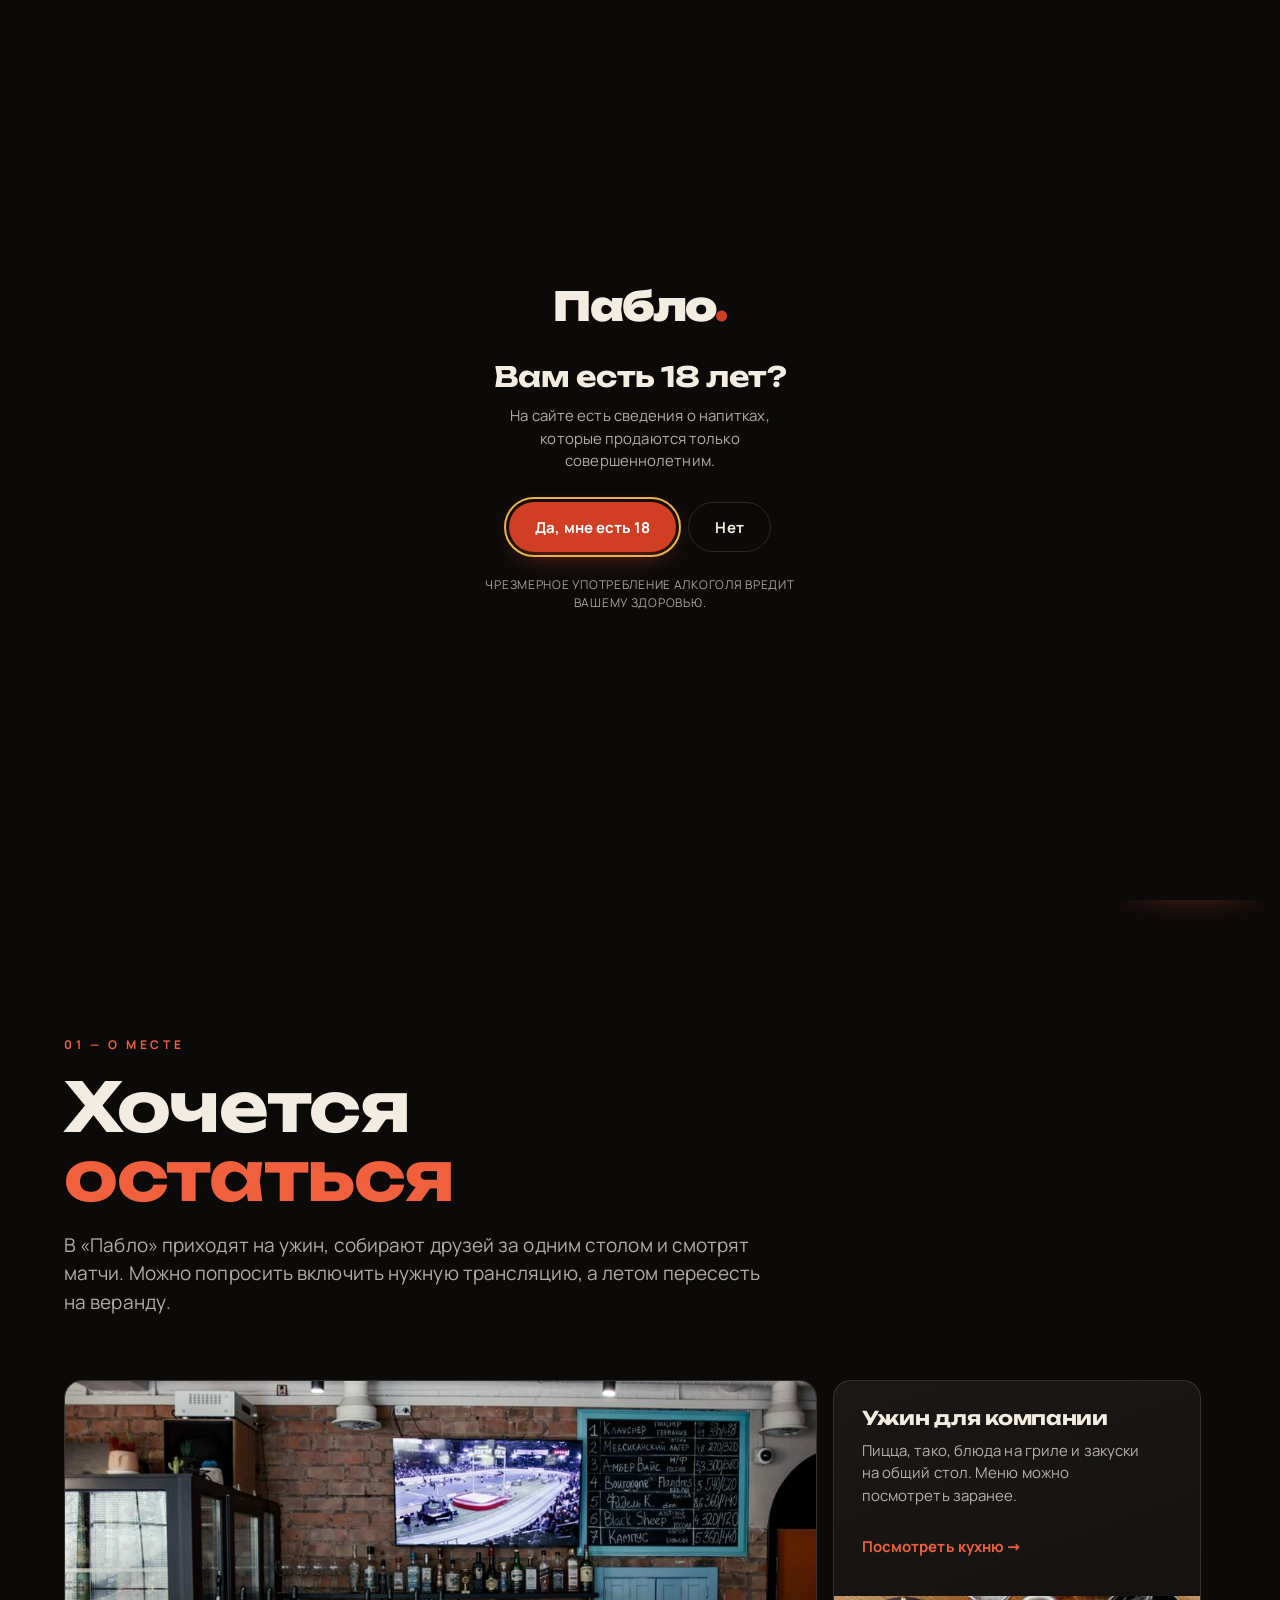
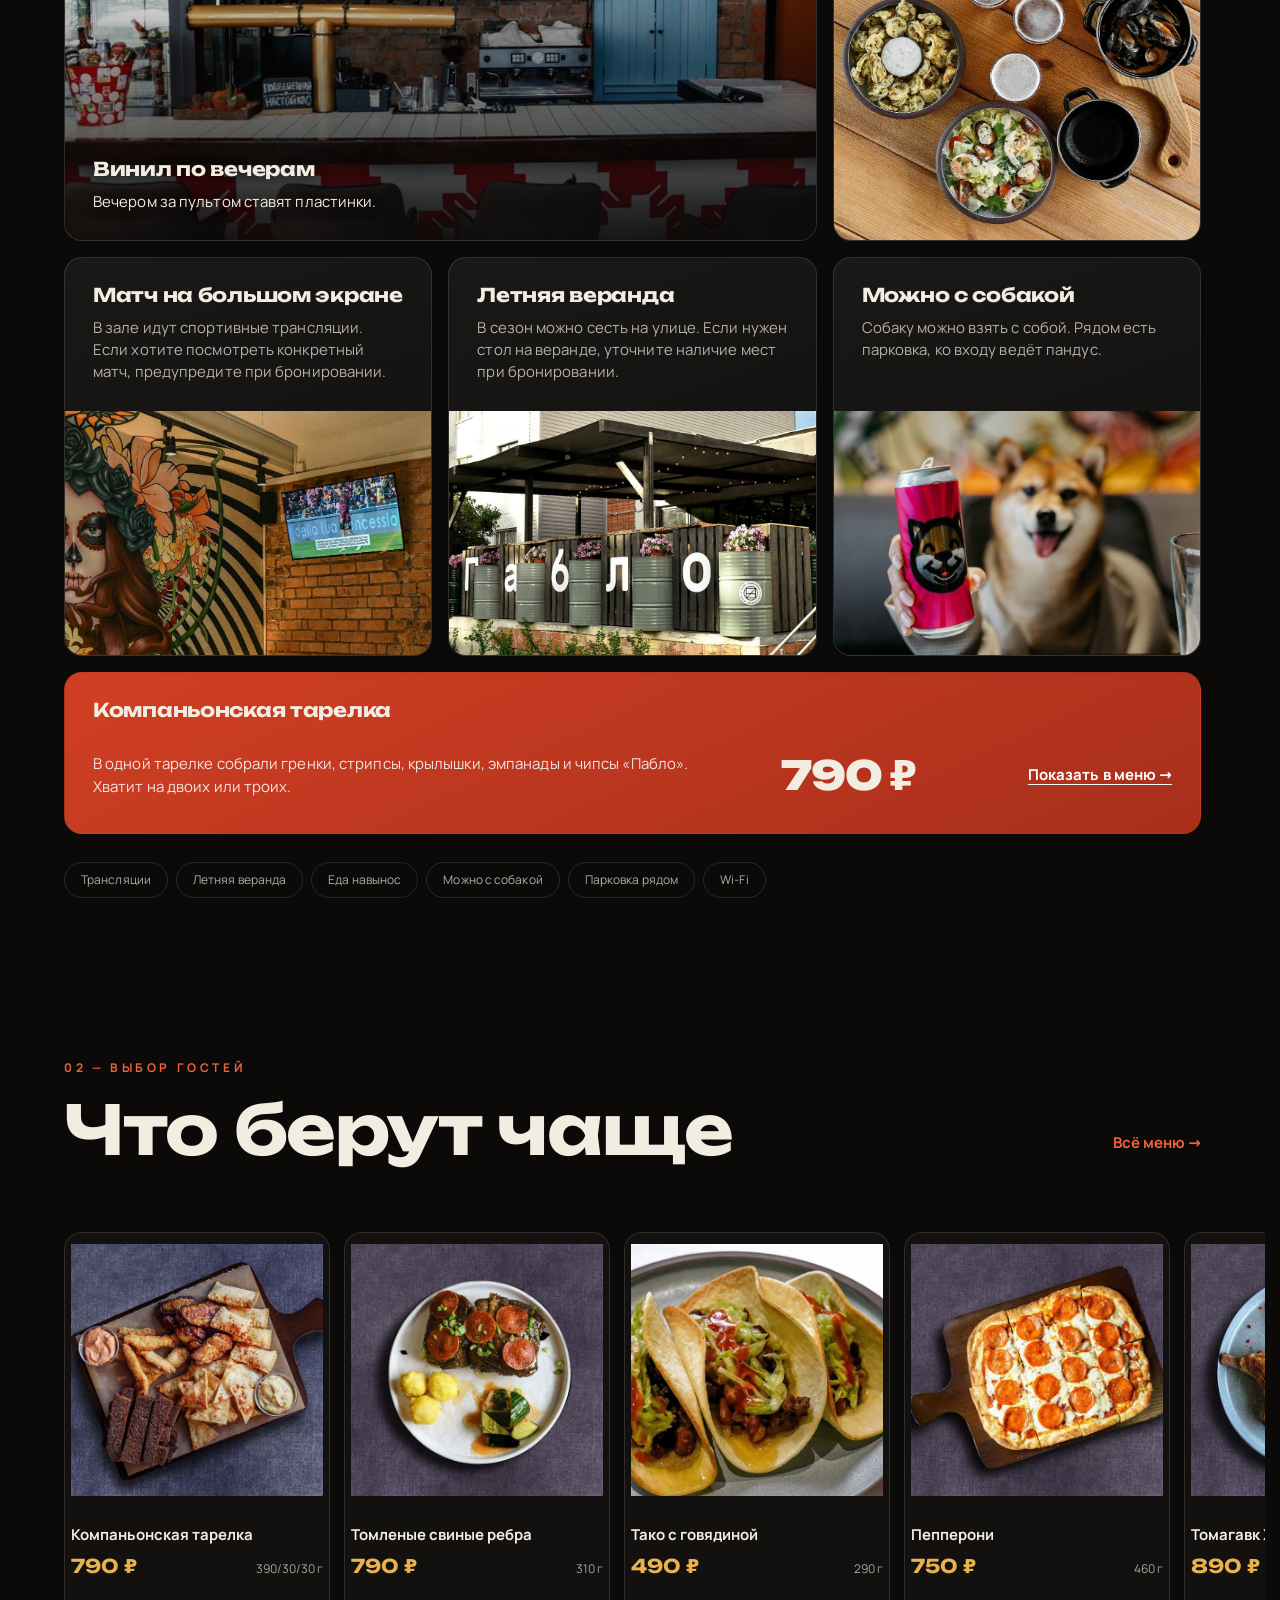
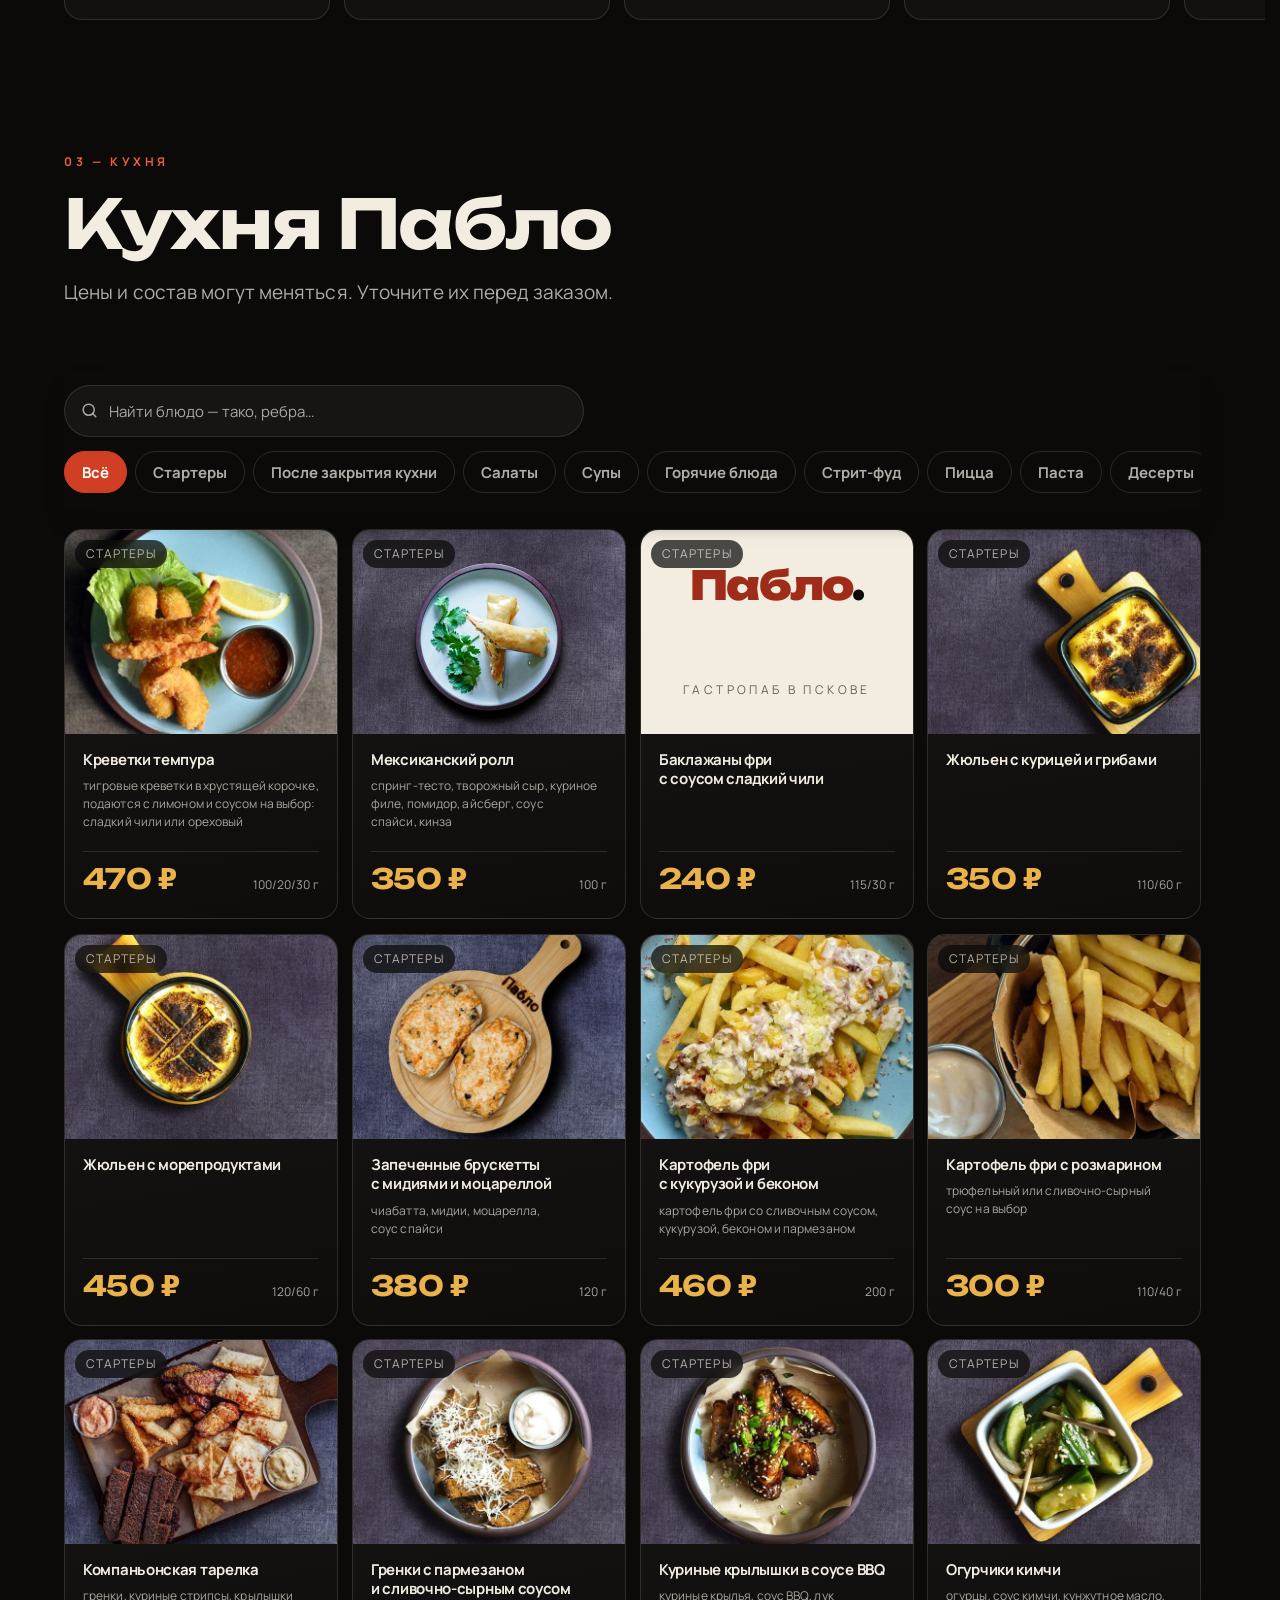
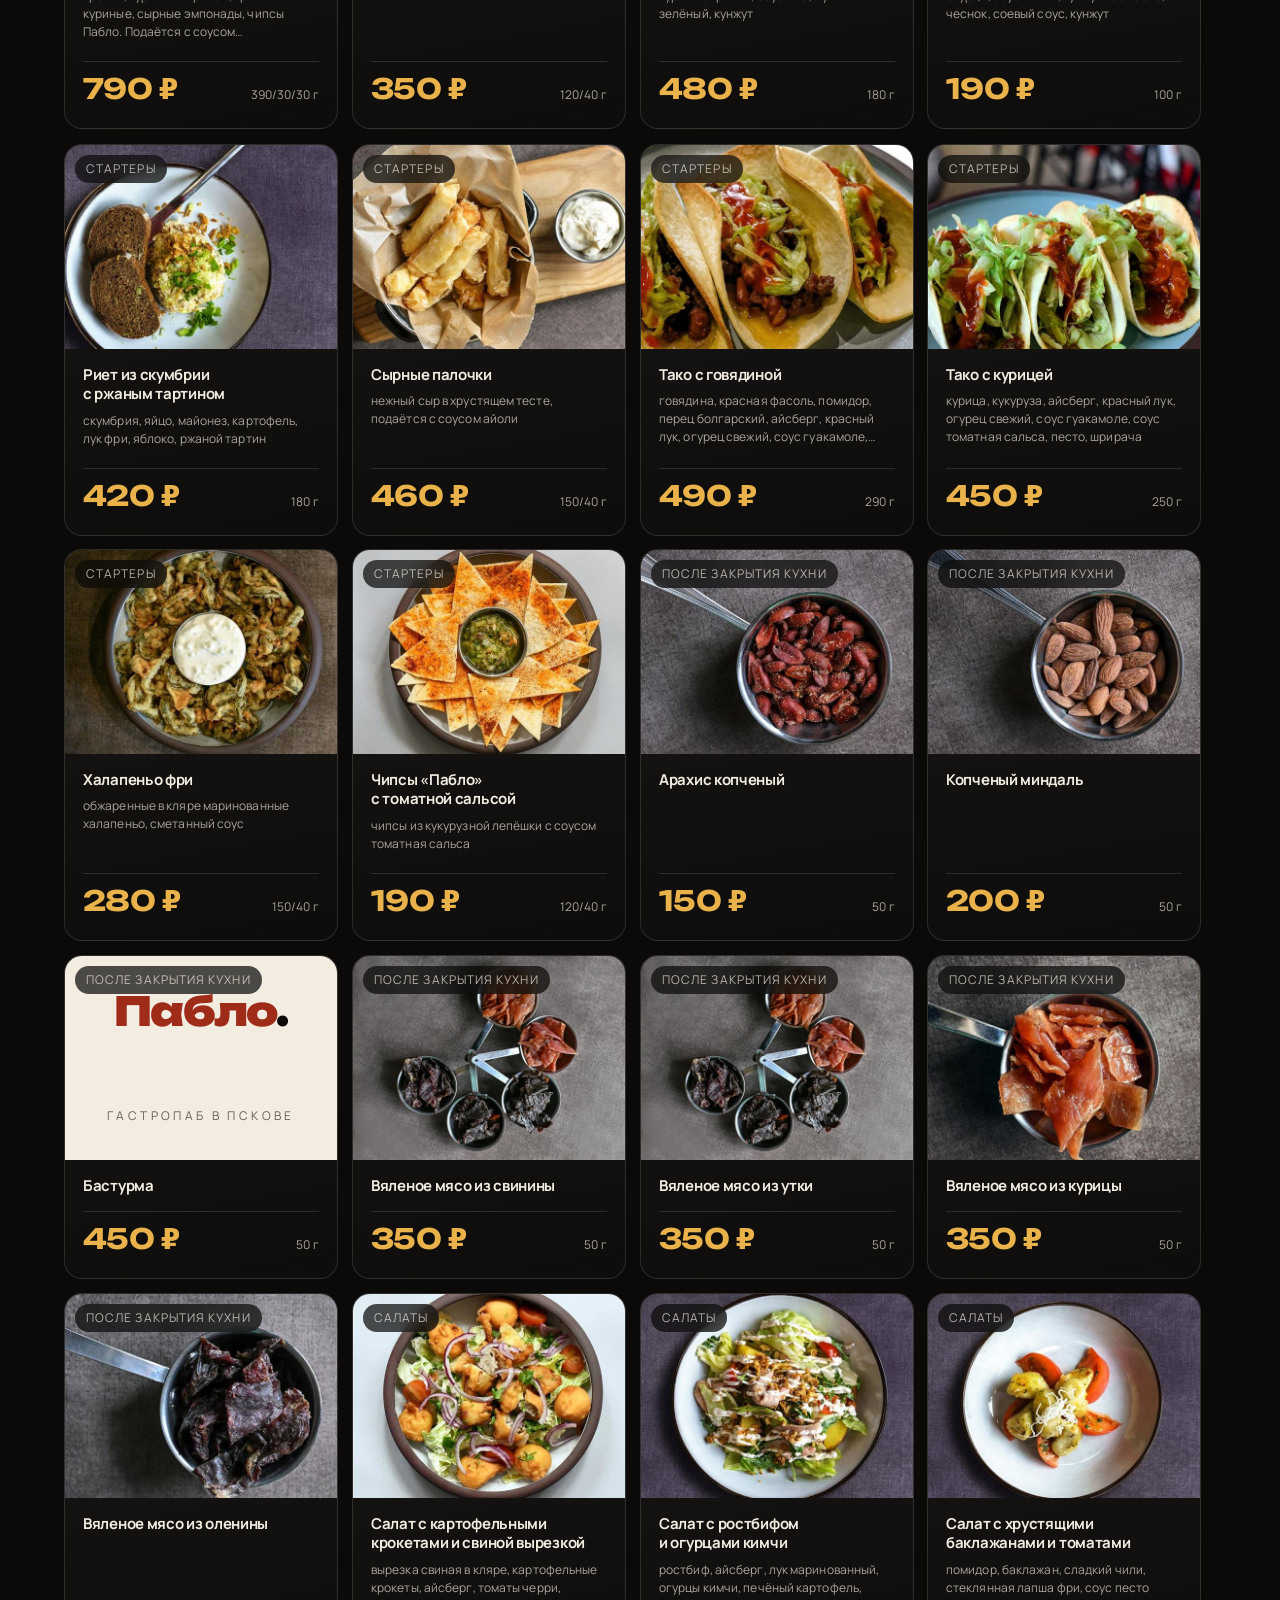
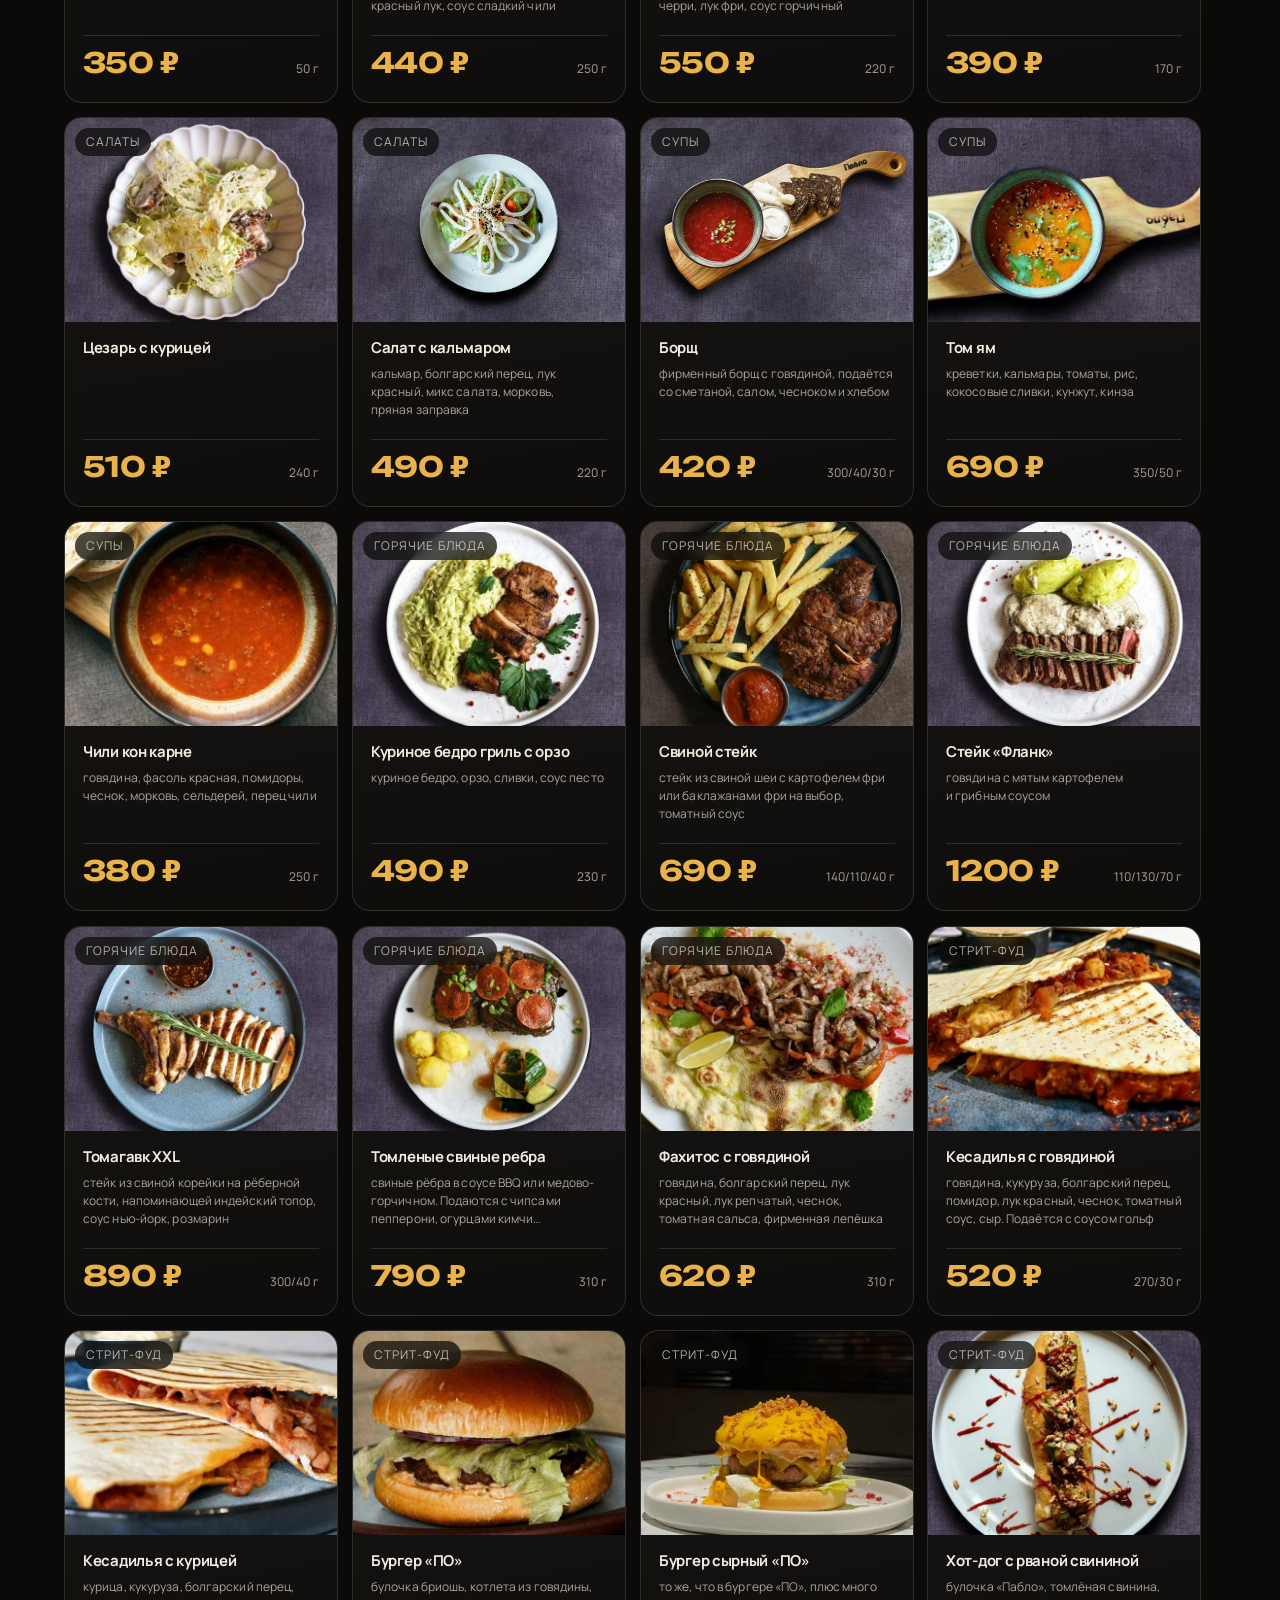
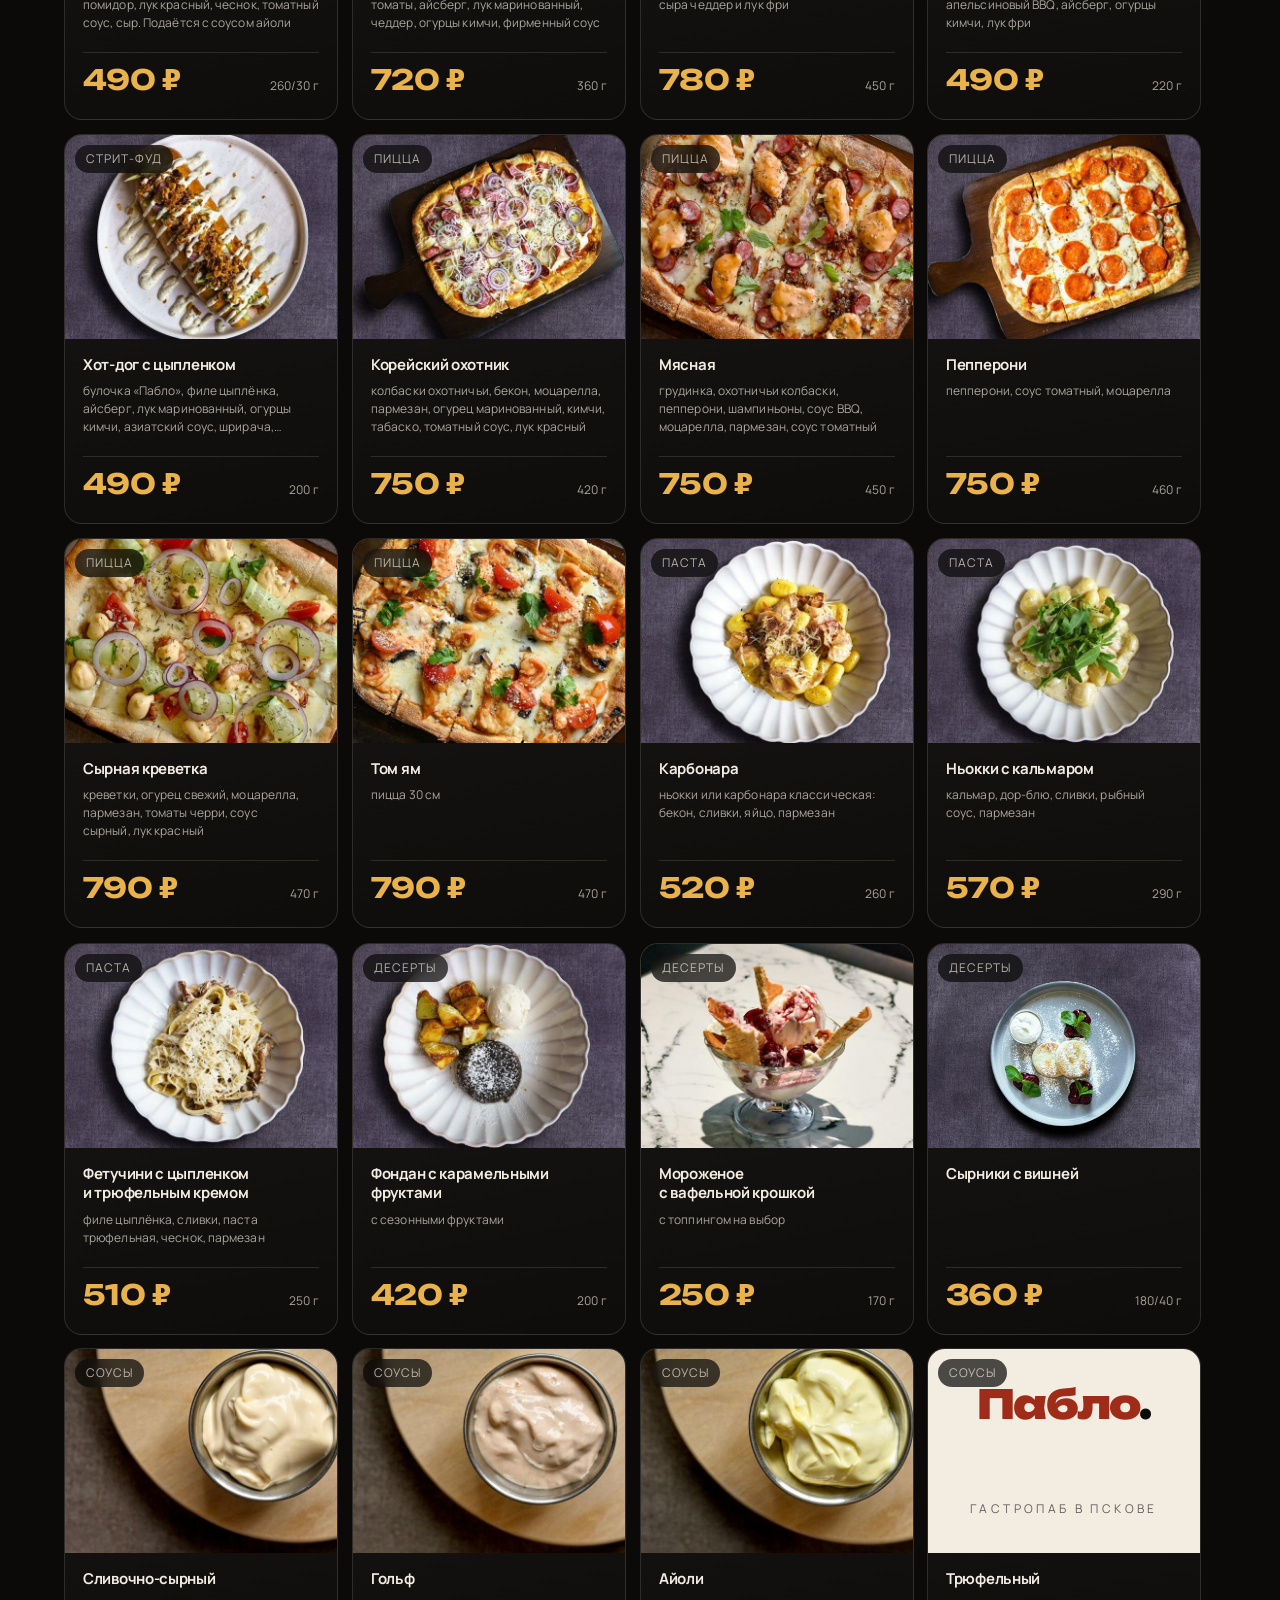
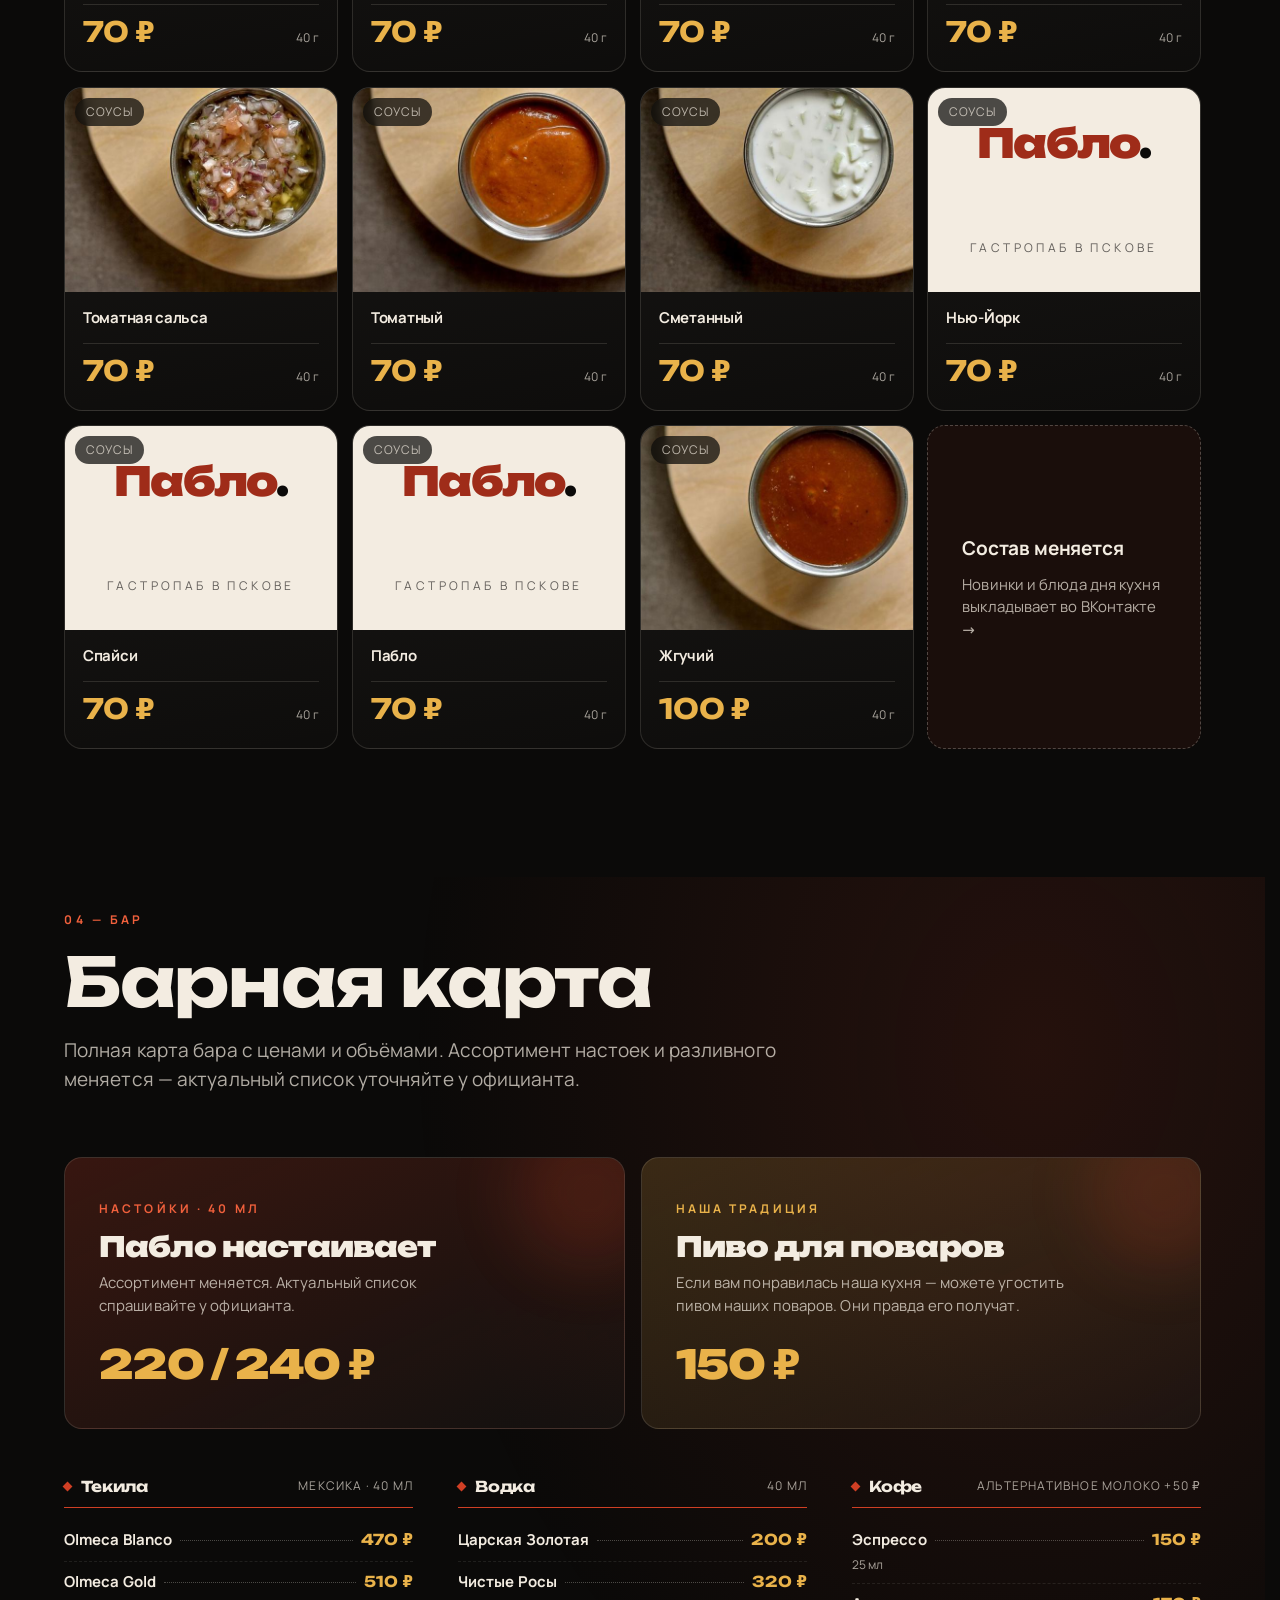
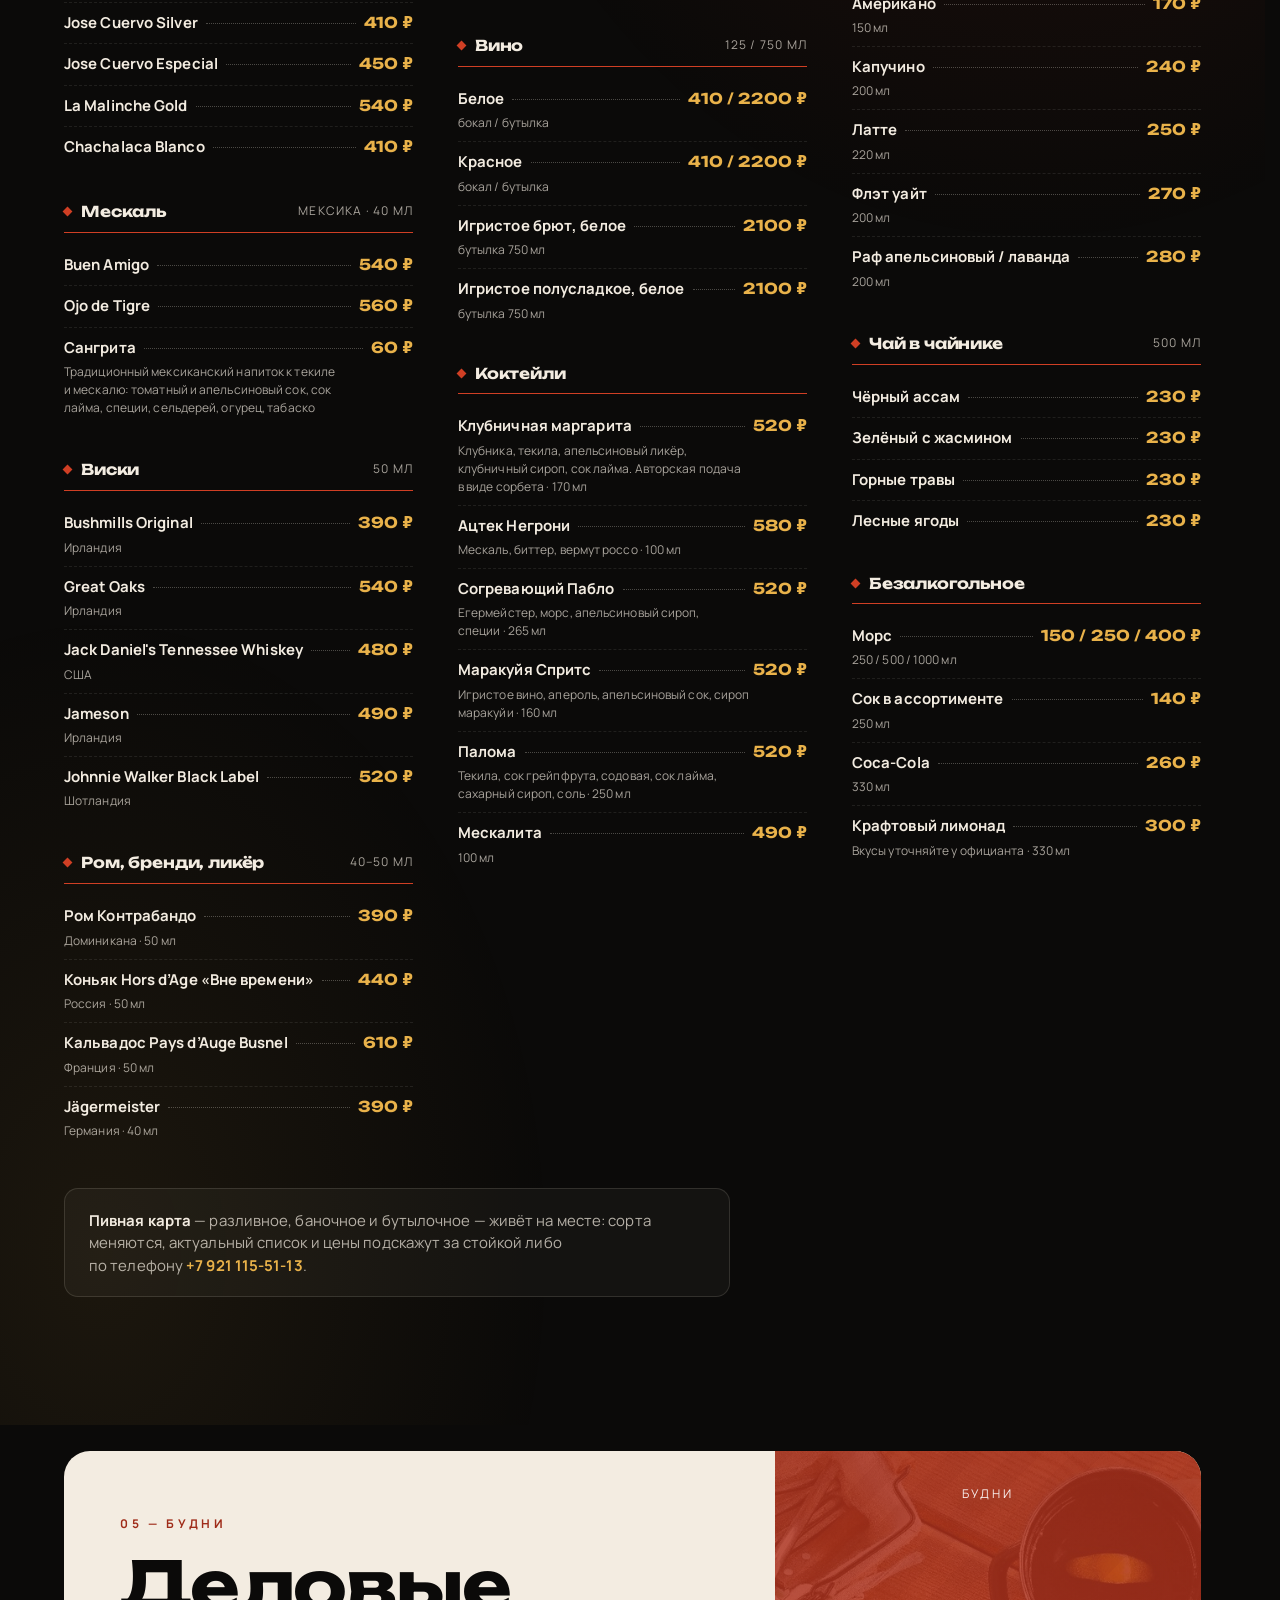
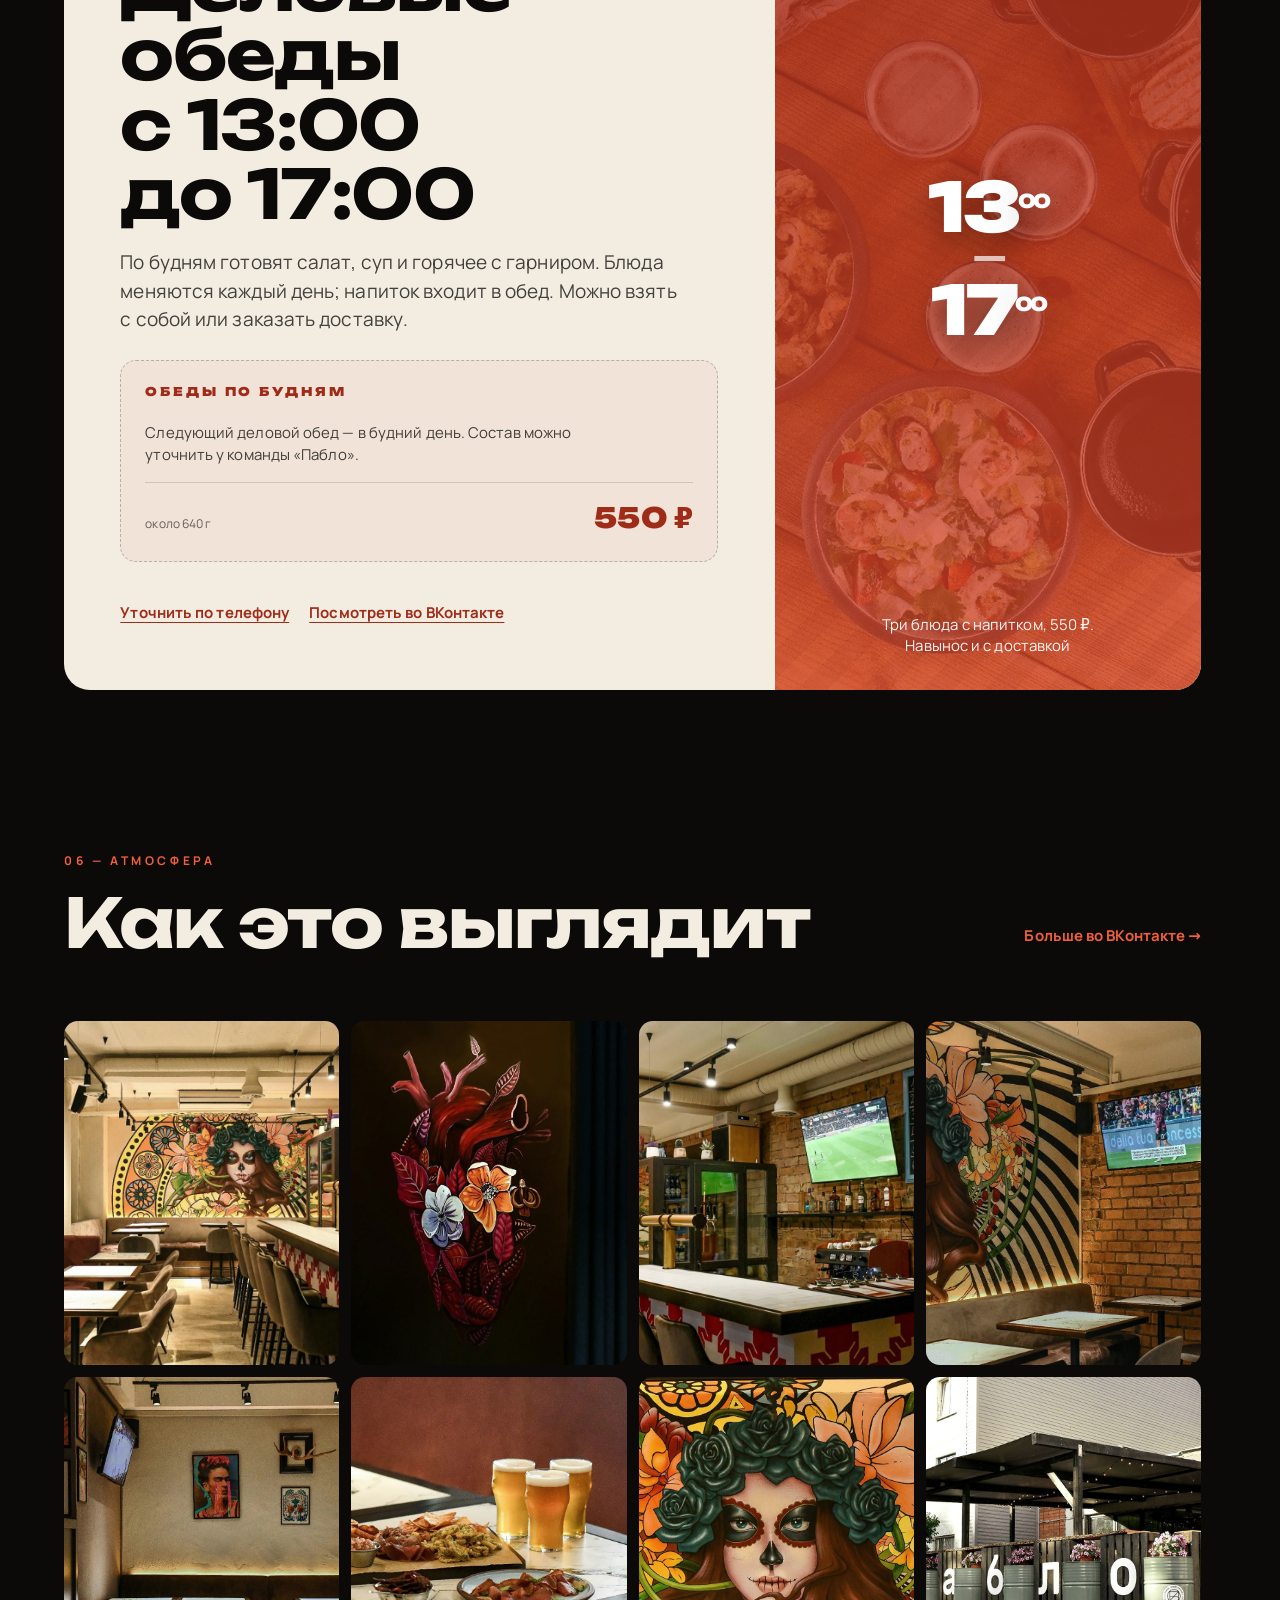
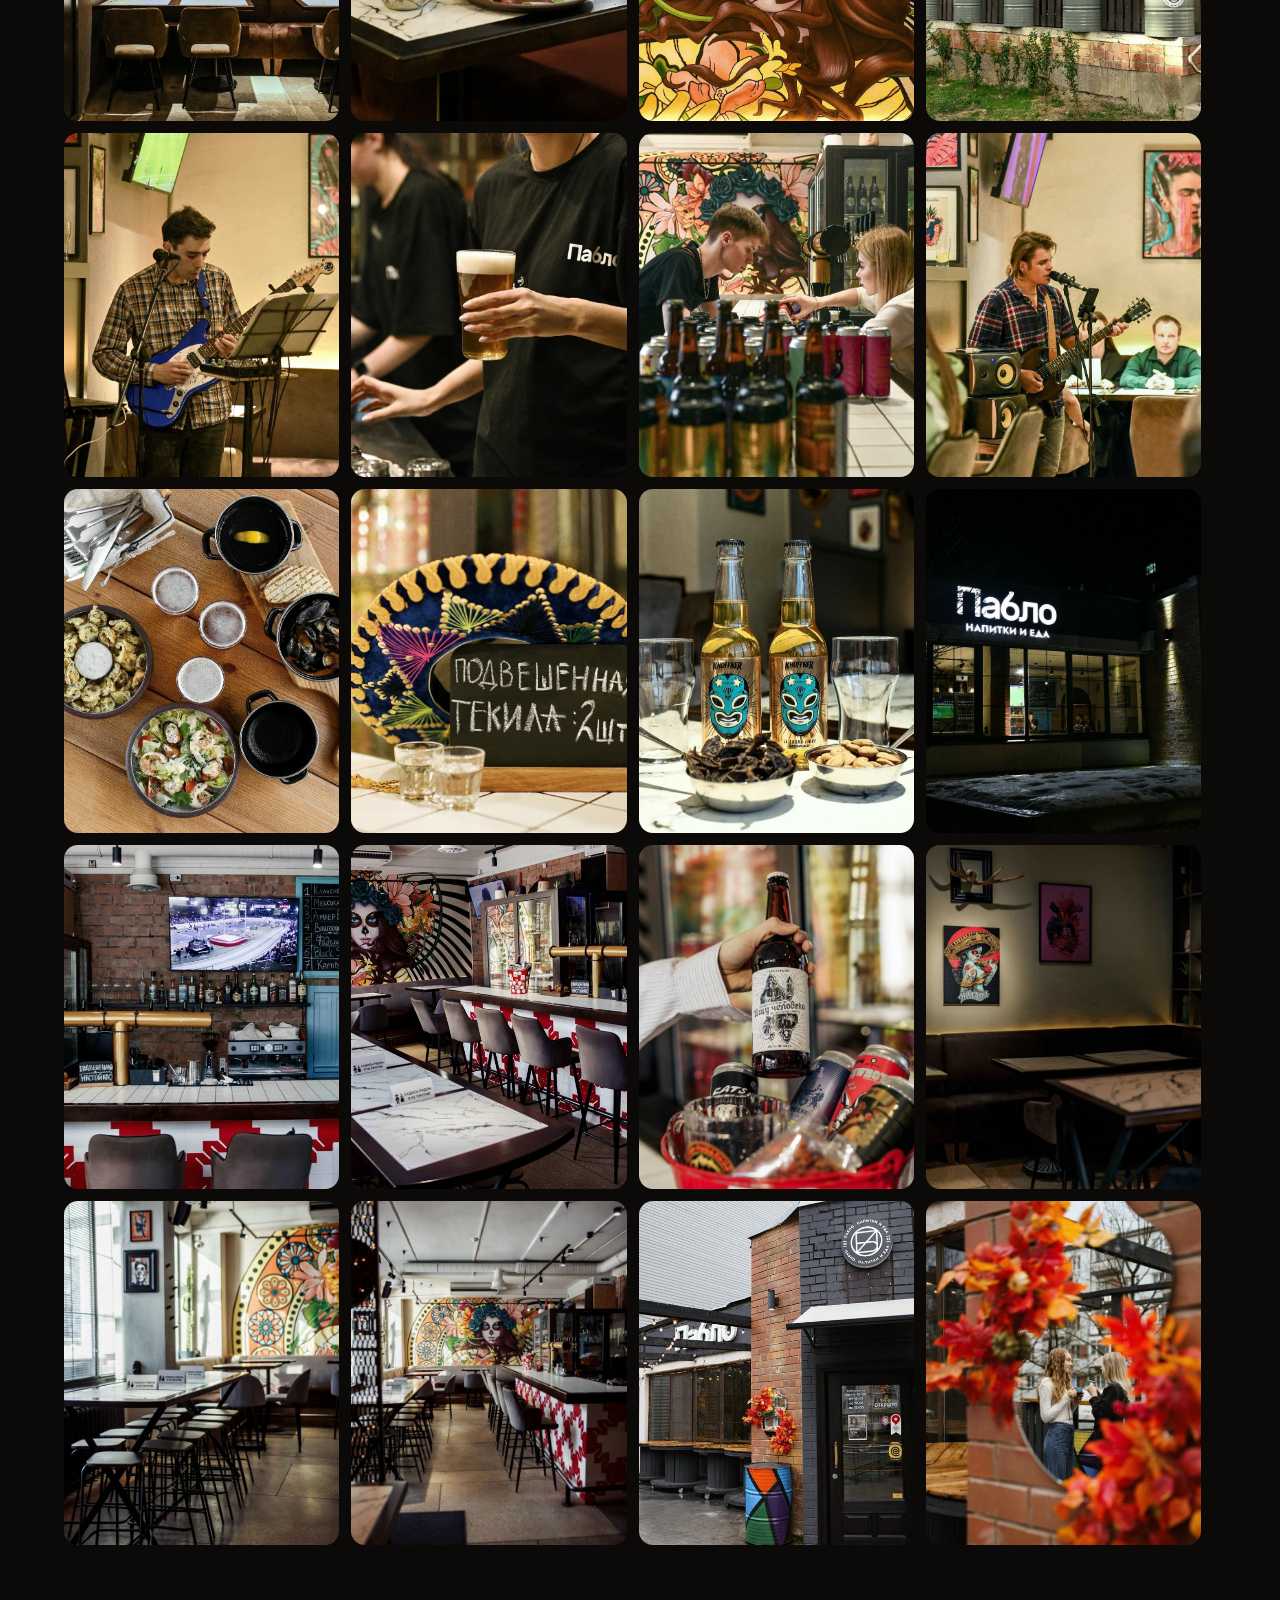
==== commit d3726761: "Убрать подпись под фото собаки" ====
--- a/index.html
+++ b/index.html
@@ -154,7 +154,7 @@
           <h3>Можно с собакой</h3>
           <p>Собаку можно взять с собой. Рядом есть парковка, ко входу ведёт пандус.</p>
         </div>
-        <figure class="feat__media feat__media--dog"><img loading="lazy" decoding="async" src="img/dog-friendly.jpg?v=16056707" width="853" height="1280" alt="Собака за столом в зале «Пабло»"><figcaption class="feat__credit"><a href="https://yandex.ru/maps/org/pablo/30460137314/gallery/" target="_blank" rel="noopener noreferrer">Фото: Эдуард Соловьев · Яндекс Карты</a></figcaption></figure>
+        <figure class="feat__media feat__media--dog"><img loading="lazy" decoding="async" src="img/dog-friendly.jpg?v=16056707" width="853" height="1280" alt="Собака за столом в зале «Пабло»"></figure>
       </article>
 
       <article class="feat__card feat__card--accent reveal">
